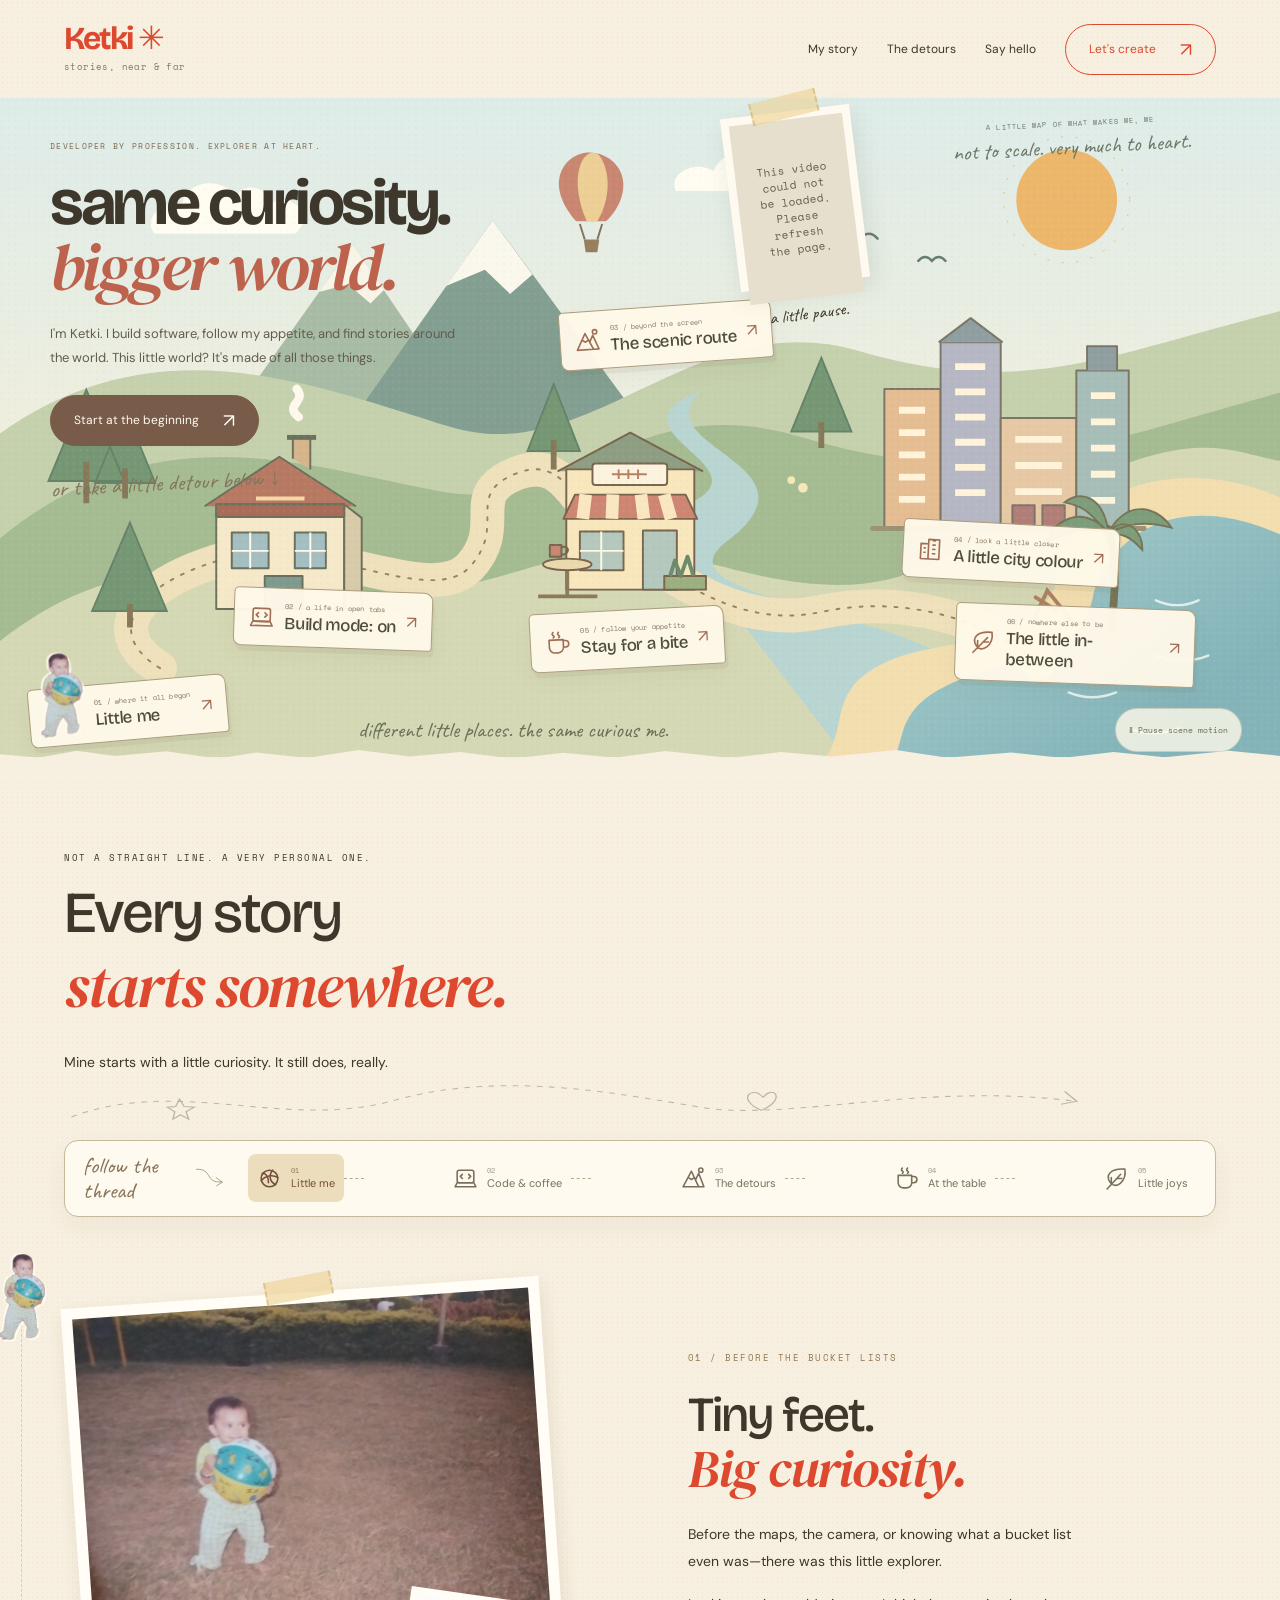
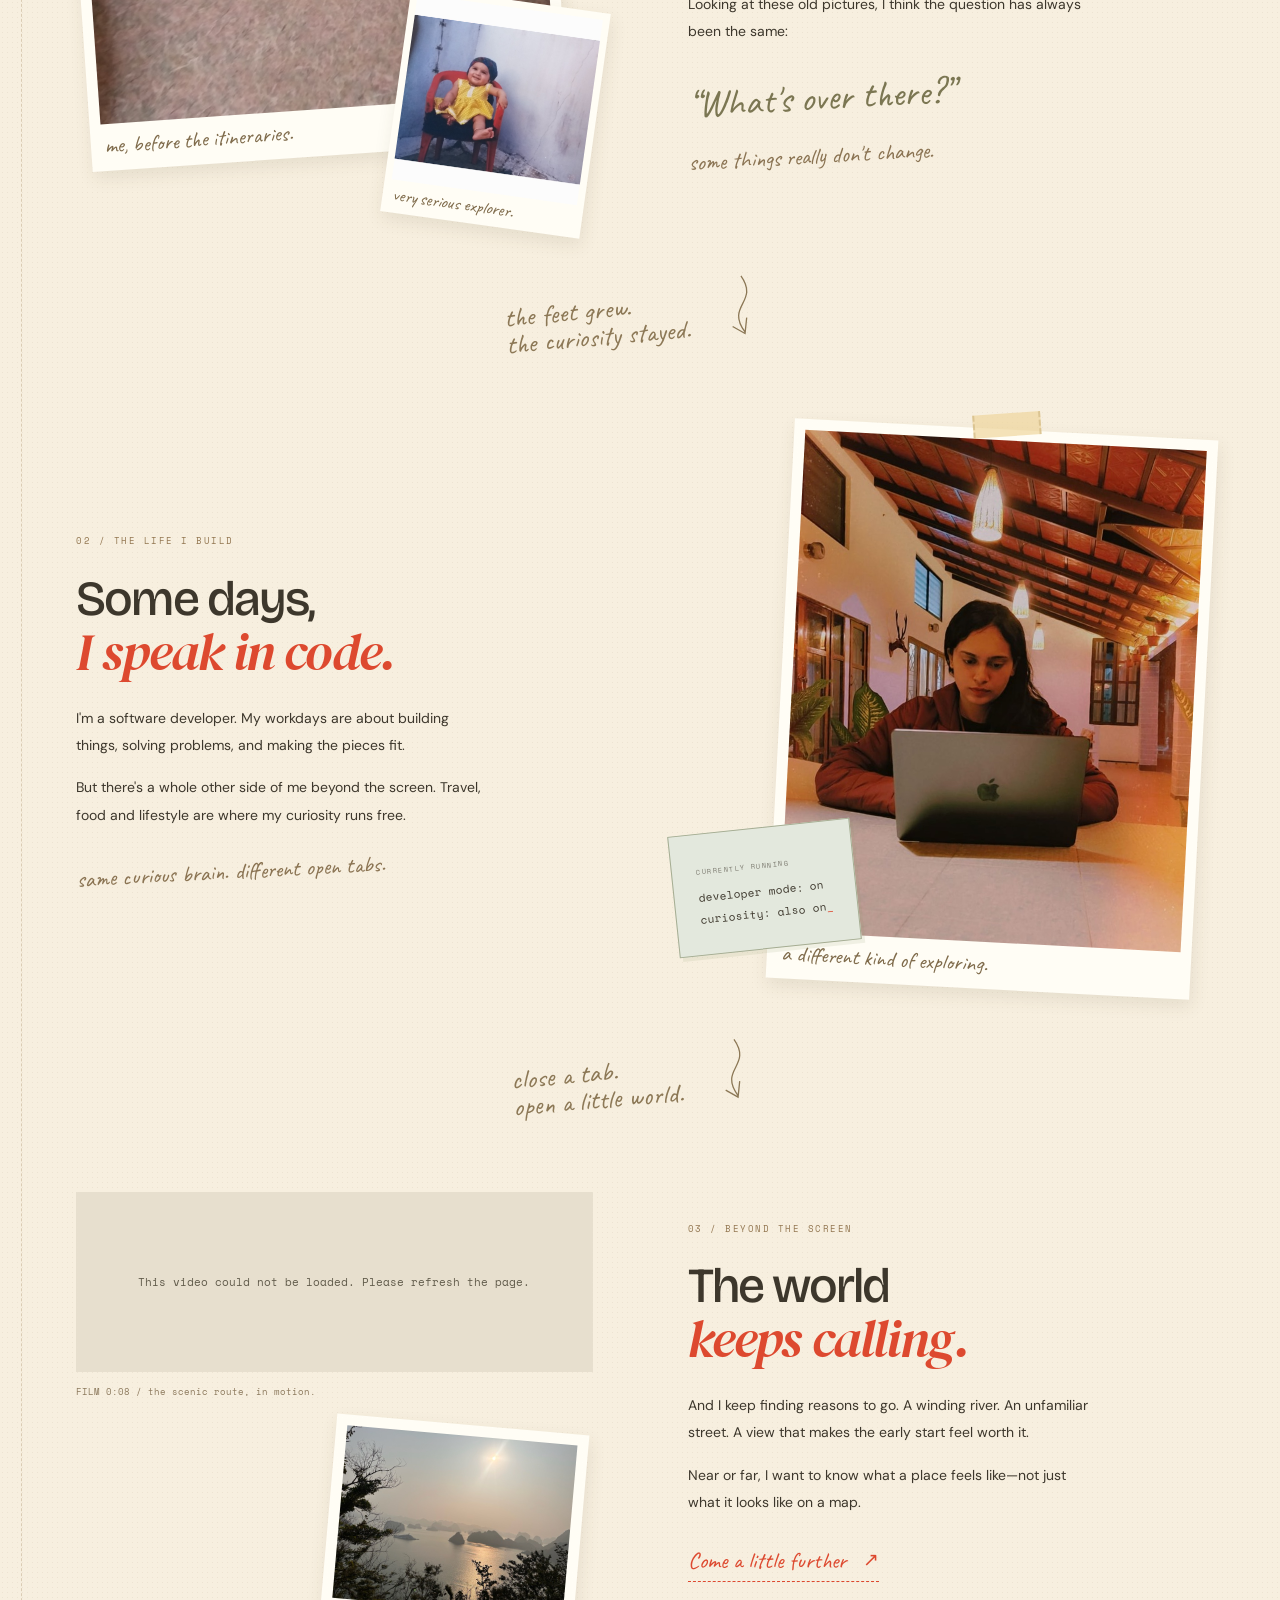
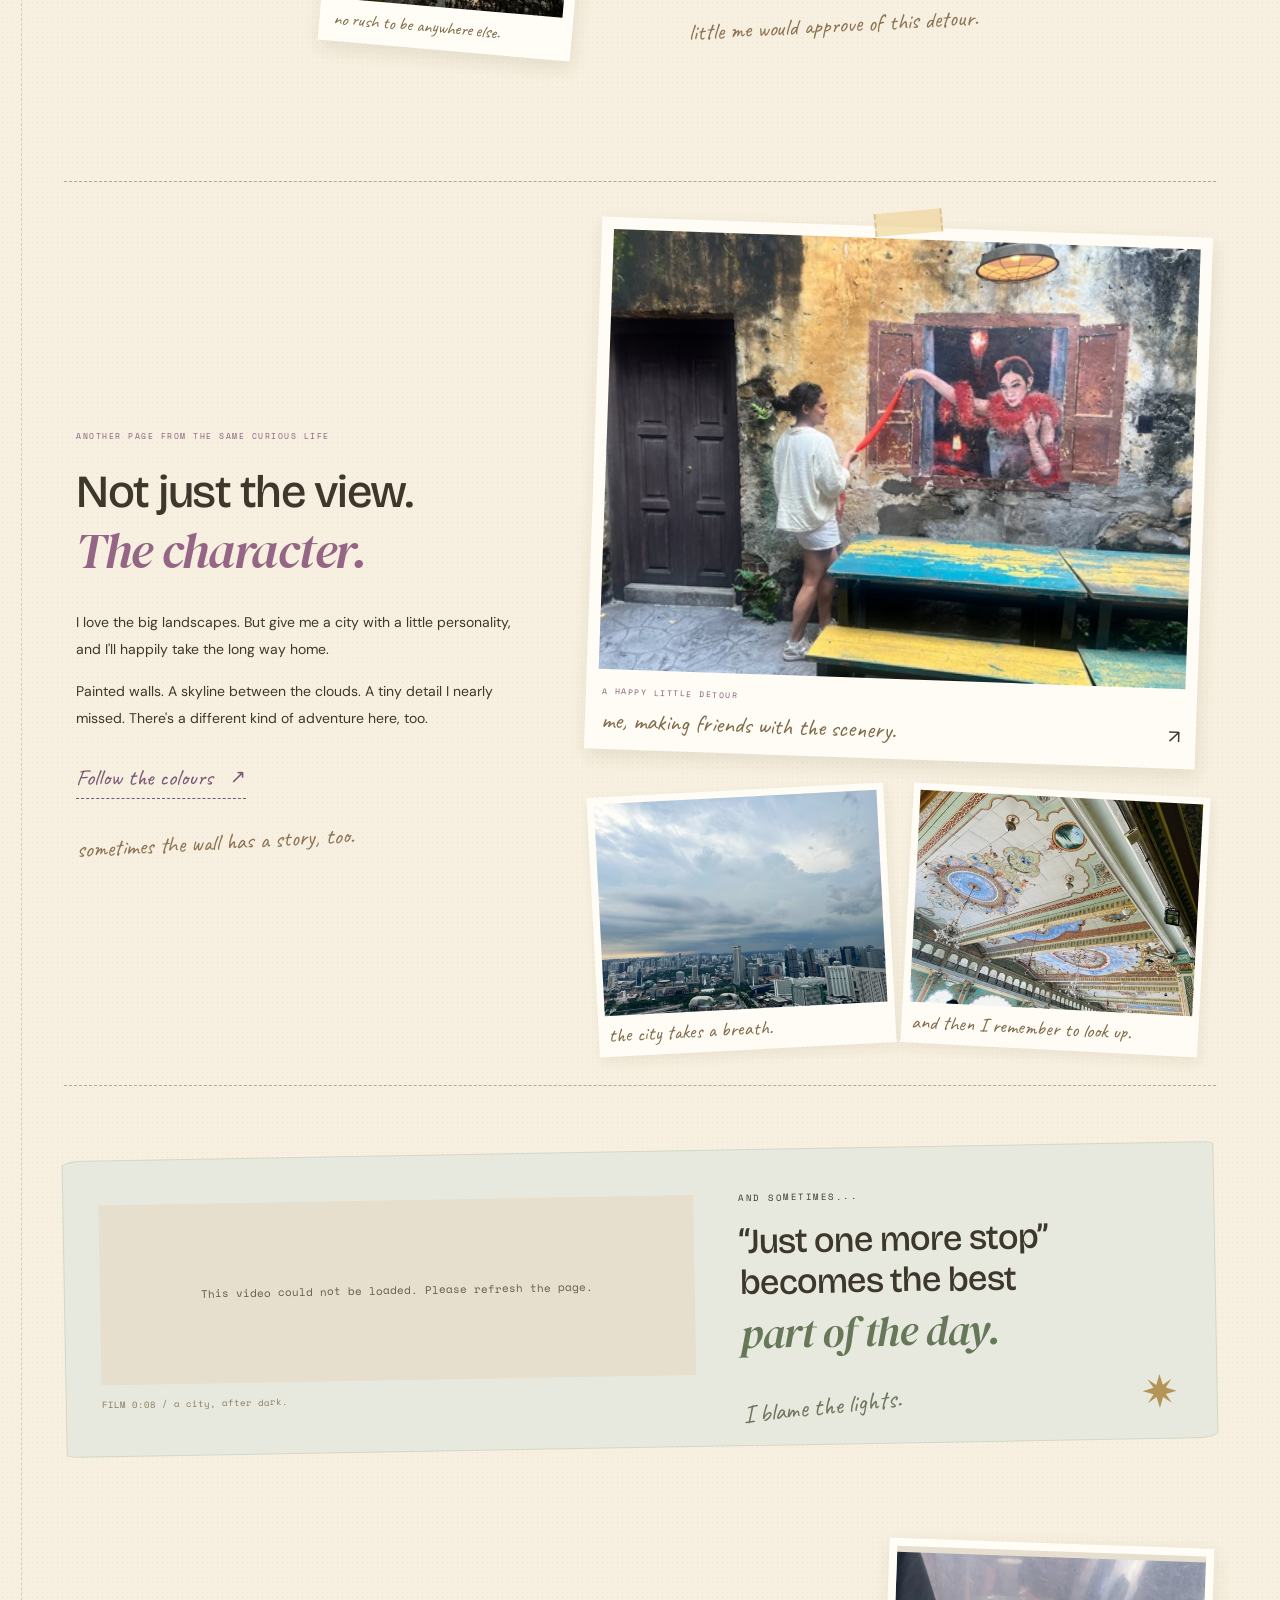
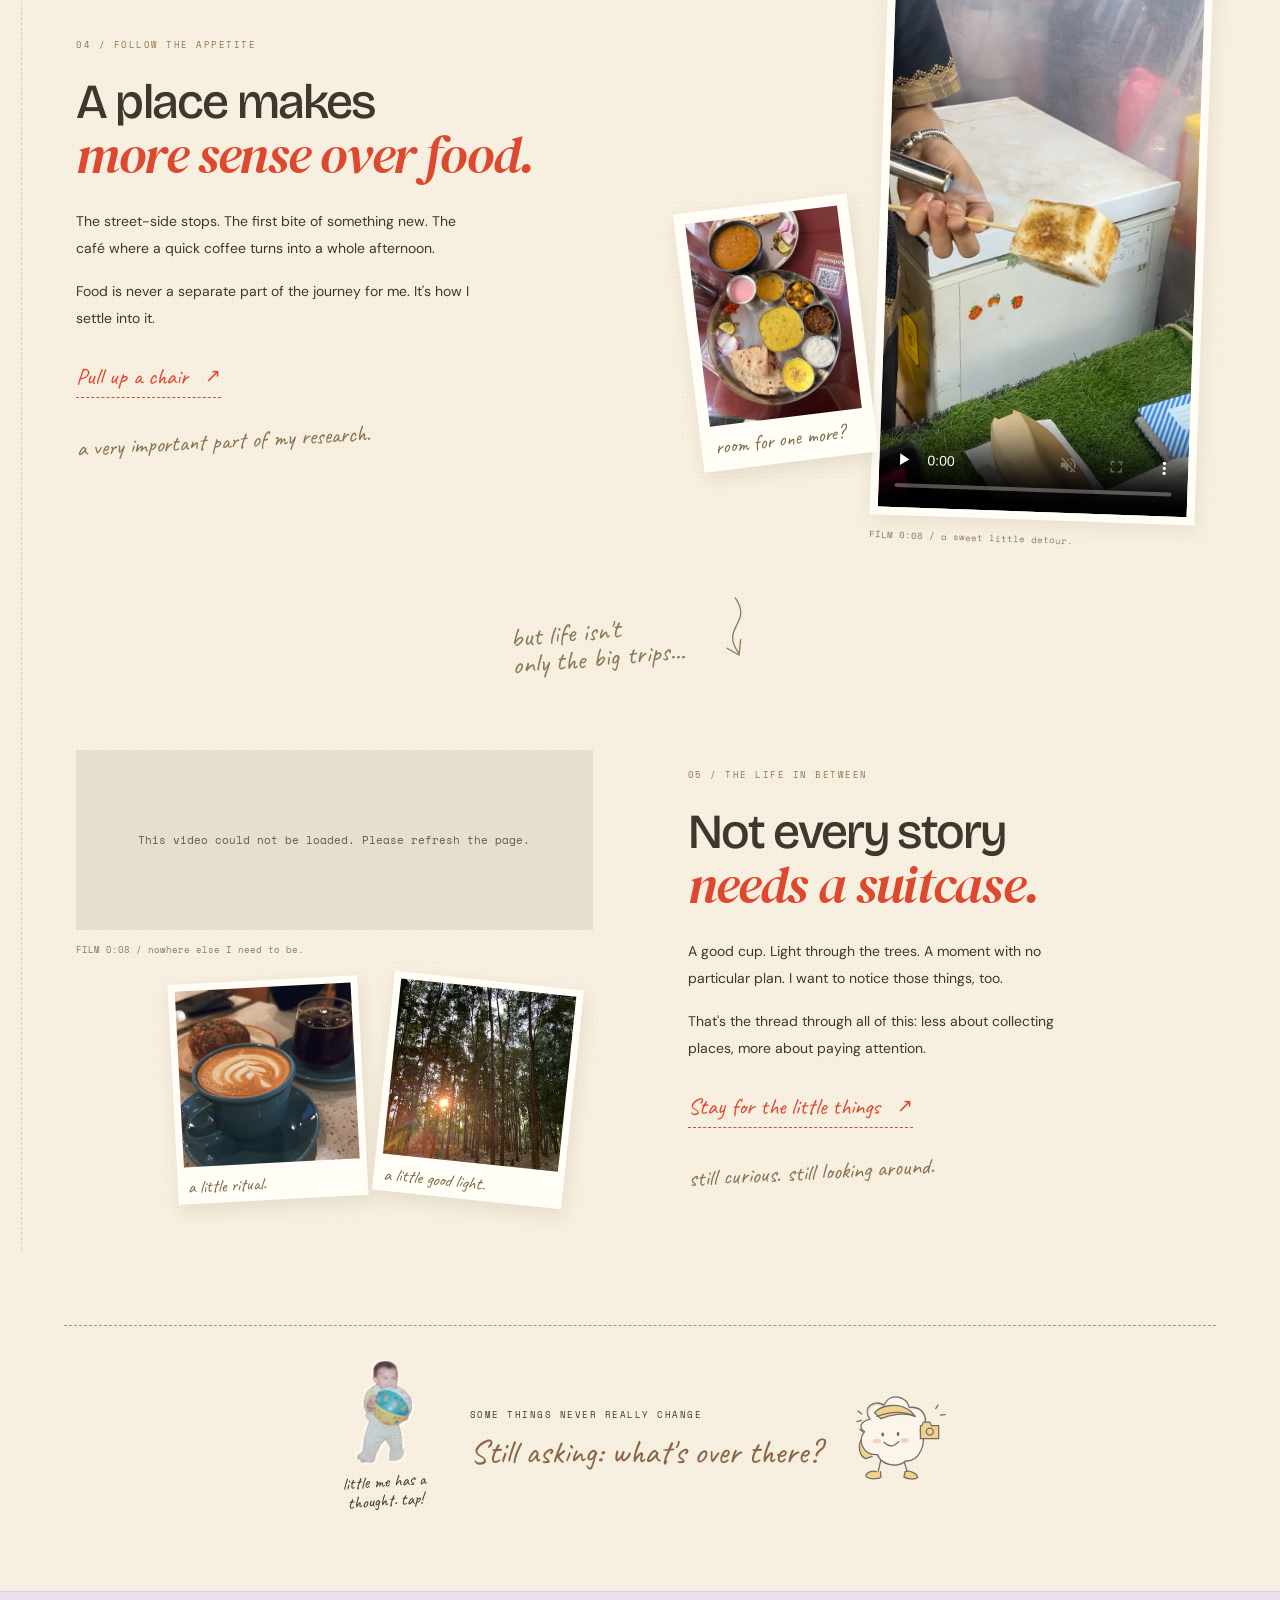
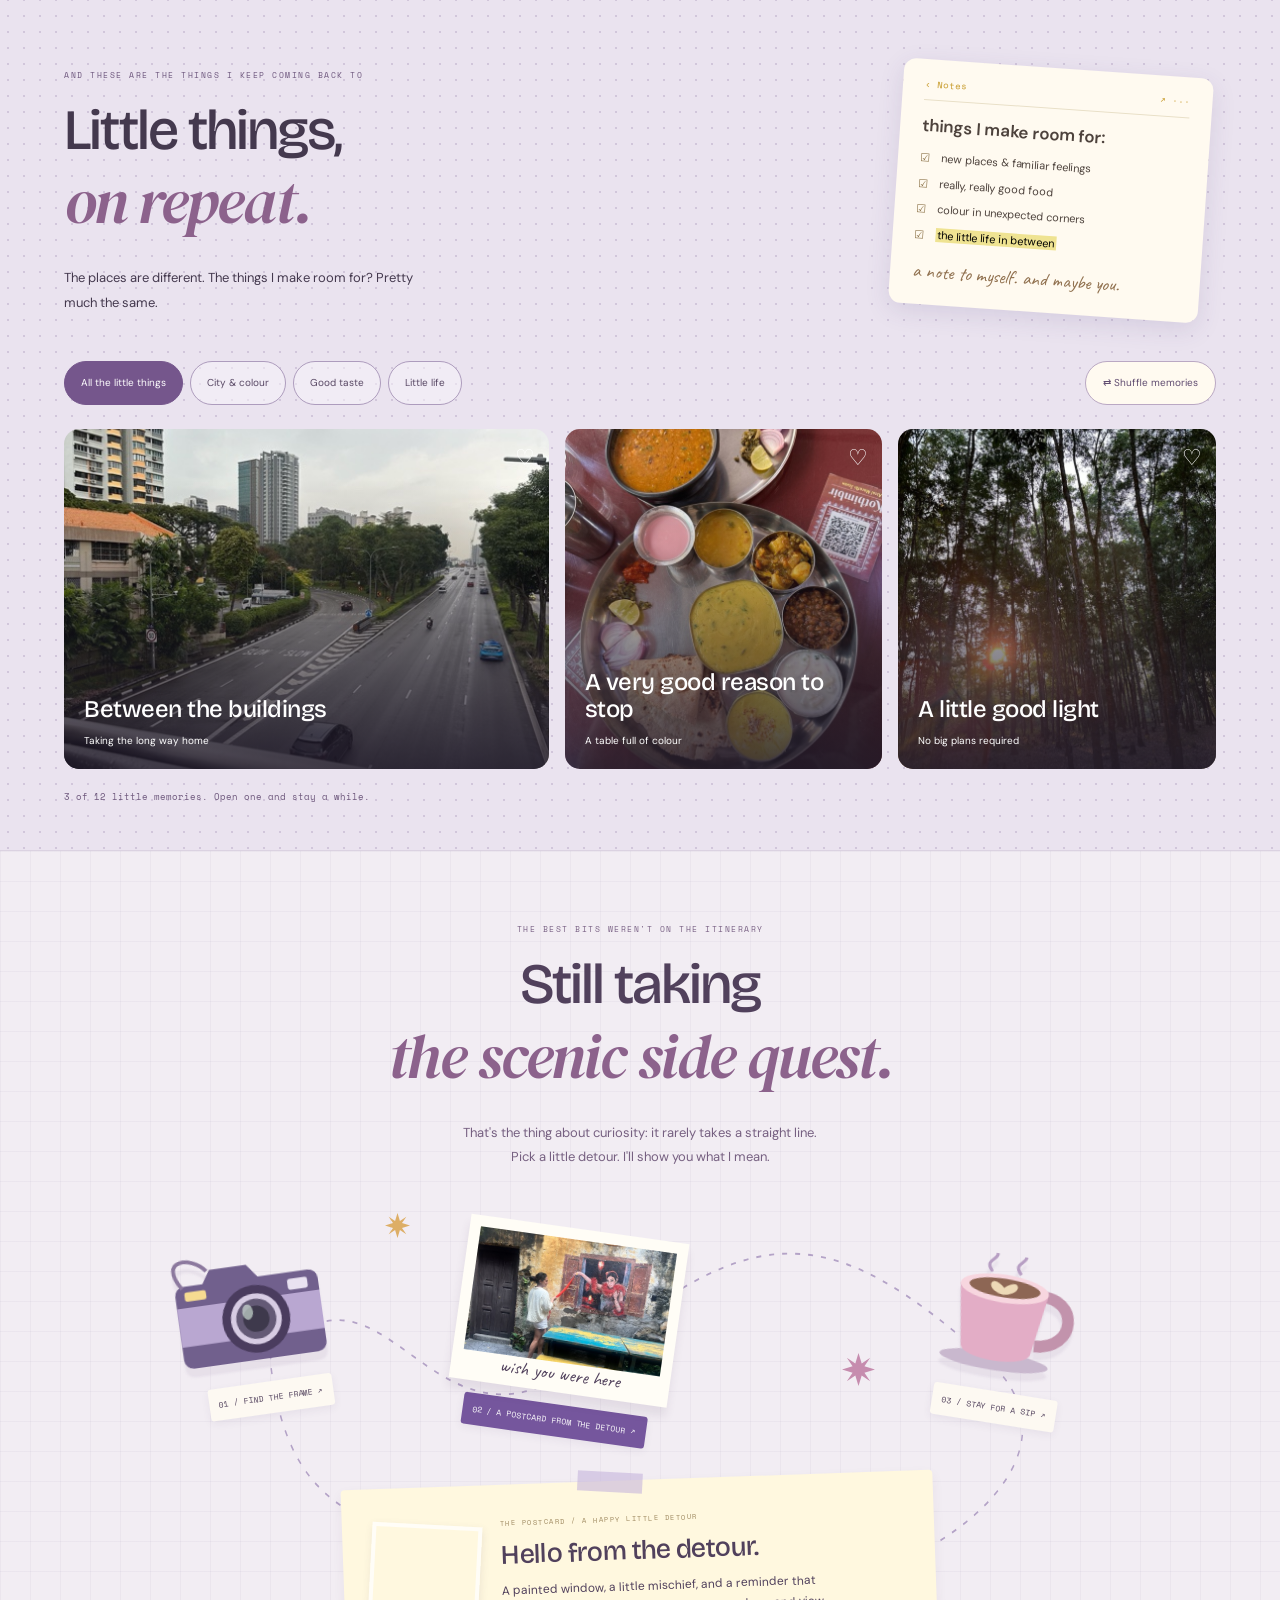
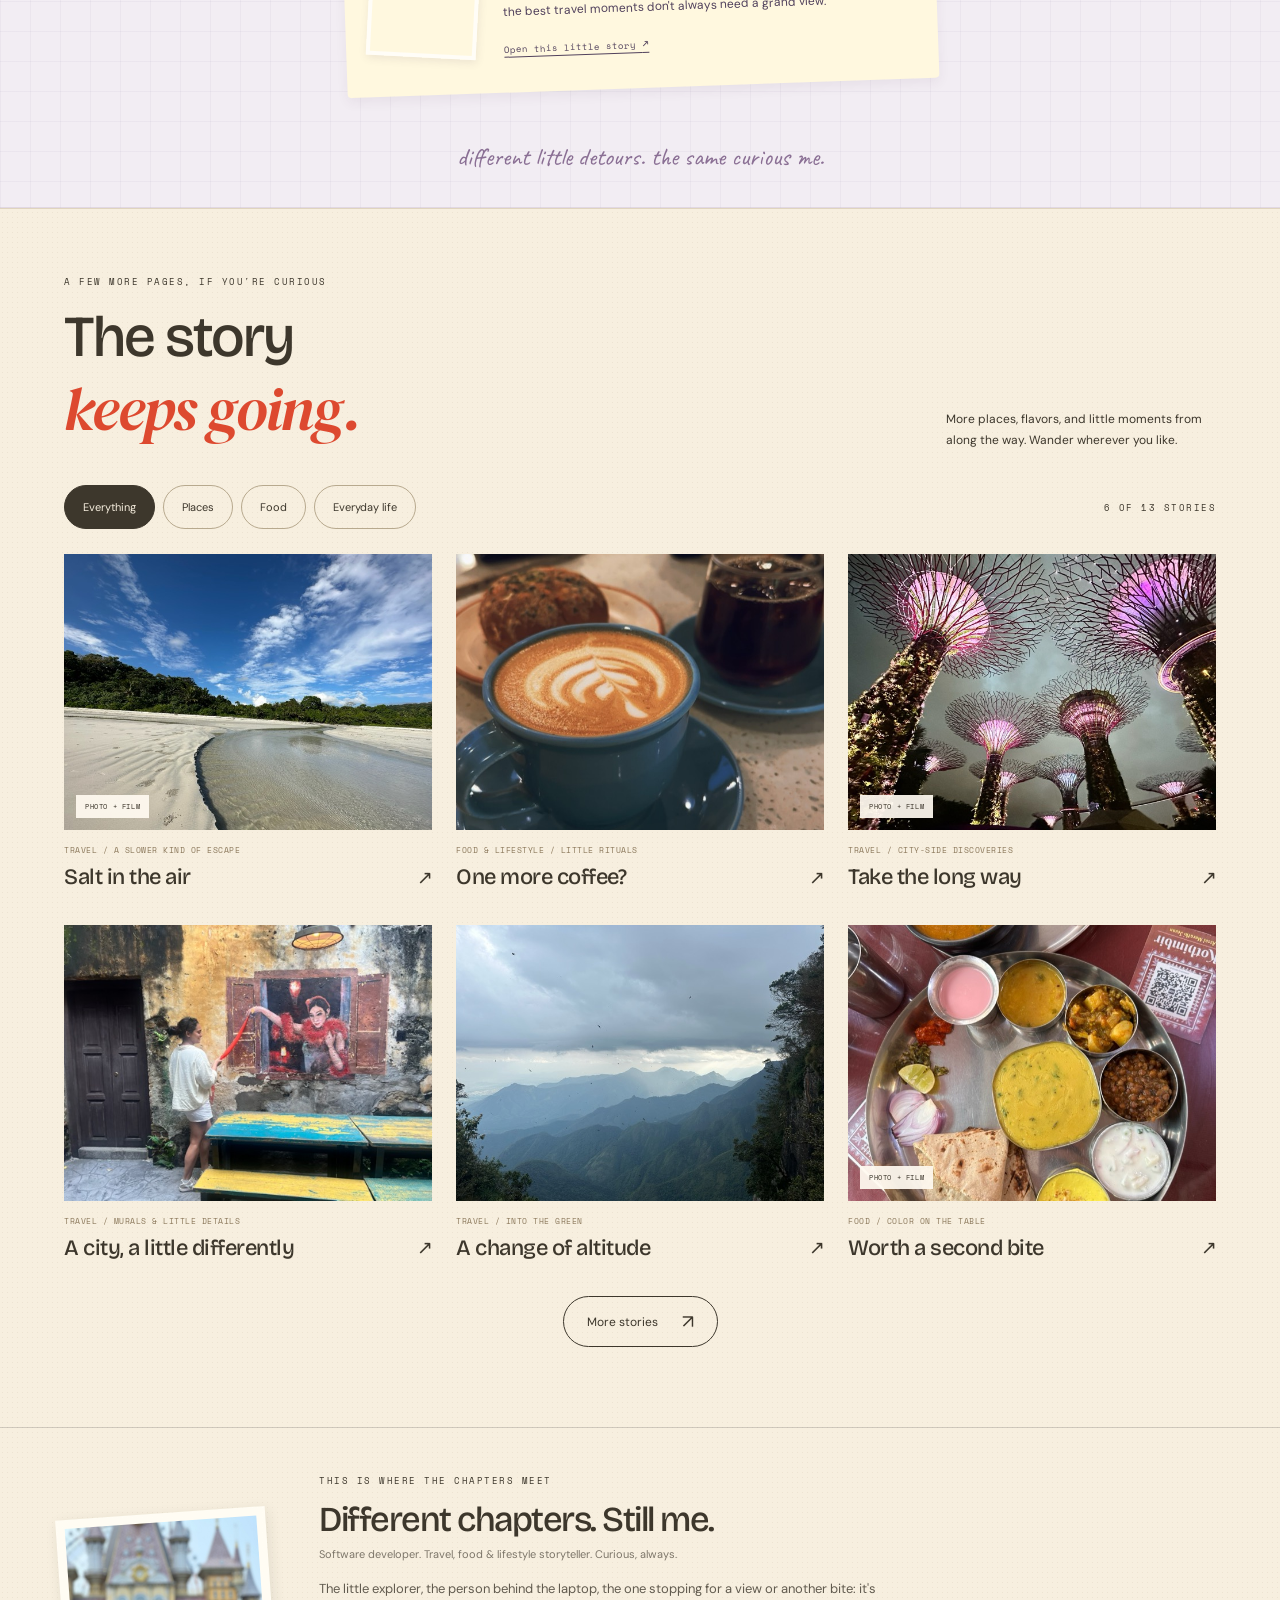
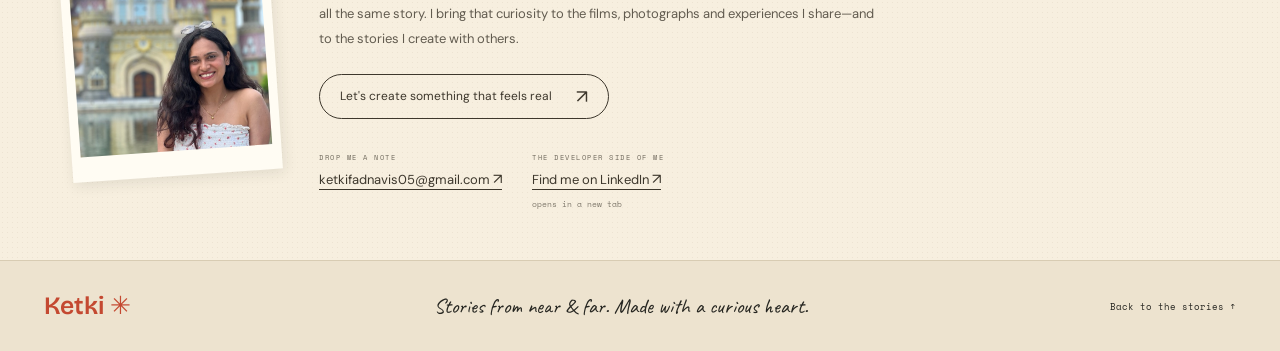
==== index.html @ 55b07f1d "Improve video playback and natural journal photo layouts Remove location-specific callouts and versi" ====
<!doctype html>
<html lang="en">
  <head>
    <meta charset="UTF-8">
    <meta name="viewport" content="width=device-width, initial-scale=1">
    <meta name="theme-color" content="#f7efdf">
    <meta name="description" content="A curious life, still unfolding. Meet Ketki: software developer by profession, explorer at heart. A personal story told through childhood memories, travel, food, lifestyle films and photography.">
    <title>Ketki — Same curiosity. Bigger world.</title>
    <link rel="icon" href="assets/icon.svg" type="image/svg+xml">
    <link rel="preconnect" href="https://fonts.googleapis.com">
    <link rel="preconnect" href="https://fonts.gstatic.com" crossorigin>
    <link href="https://fonts.googleapis.com/css2?family=Bricolage+Grotesque:opsz,wght@12..96,400;12..96,500;12..96,600;12..96,700;12..96,800&family=Caveat:wght@500;600&family=DM+Sans:wght@400;500;600;700&family=DM+Serif+Display:ital@0;1&family=Space+Mono:wght@400;700&display=swap" rel="stylesheet">
    <link rel="stylesheet" href="styles.css?v=20261015-2">
    <script src="photo-data.js" defer></script>
    <script src="life-data.js" defer></script>
    <script src="city-data.js?v=20261015-2" defer></script>
    <script src="video-data.js" defer></script>
    <script src="app.js?v=20261015-2" defer></script>
  </head>
  <body>
    <a class="skip-link" href="#portfolio">Skip to portfolio</a>
    <main id="portfolio" tabindex="-1"></main>
    <footer class="portfolio-footer">
      <a href="#portfolio">Ketki<span aria-hidden="true"> ✳</span></a>
      <span>Stories from near & far. Made with a curious heart.</span>
      <a href="#selected-work">Back to the stories ↑</a>
    </footer>
    <dialog id="detail-dialog" aria-labelledby="dialog-title">
      <button class="dialog-close" aria-label="Close dialog" data-action="close-dialog">×</button>
      <div id="dialog-content"></div>
    </dialog>
  </body>
</html>
---- styles.css ----
:root {
  --sans: "DM Sans", Arial, sans-serif;
  --display: "Bricolage Grotesque", Arial, sans-serif;
  --serif: "DM Serif Display", Georgia, serif;
  --mono: "Space Mono", monospace;
  --hand: "Caveat", cursive;
  font-family: var(--sans);
  color: #252520;
  background: #f5f2eb;
  font-synthesis: none;
}
* { box-sizing: border-box; }
html { scroll-behavior: smooth; scroll-padding-top: 124px; }
body { margin: 0; }
button, a { -webkit-tap-highlight-color: transparent; }
button { font: inherit; cursor: pointer; }
button, input { color: inherit; }
button:focus-visible, a:focus-visible, summary:focus-visible { outline: 3px solid #3155ff; outline-offset: 5px; }
button:disabled { cursor: default; }
a { color: inherit; text-decoration: none; }
img { display: block; width: 100%; height: 100%; object-fit: cover; }
button img { pointer-events: none; }
h1, h2, h3, p { margin: 0; }
button { border: 0; }
::selection { color: #fff; background: #e94b37; }
.skip-link { position: fixed; top: -80px; left: 16px; z-index: 30; padding: 14px; background: #fff; }
.skip-link:focus { top: 12px; }
.studio-bar { height: 65px; background: #fffefb; display: flex; align-items: center; justify-content: space-between; padding: 0 32px; border-bottom: 1px solid #e5e3db; }
.studio-brand { display: flex; align-items: center; gap: 12px; font-size: 11px; font-weight: 800; letter-spacing: 1.4px; }
.studio-brand > span { font-size: 35px; line-height: 1; color: #e85437; }
.studio-brand small { display: block; margin-top: 4px; font: 8px var(--mono); letter-spacing: 1px; color: #88877d; }
.studio-note { font: 9px var(--mono); display: flex; align-items: center; gap: 10px; color: #77776e; }
.status-dot { width: 6px; height: 6px; border-radius: 50%; display: inline-block; background: #728764; box-shadow: 0 0 0 3px #72876415; }
.studio-divider { color: #d2d0c6; margin: 0 10px; }
.studio-about { border: 1px solid #cbc9c0; background: none; border-radius: 50%; width: 23px; height: 23px; font: italic 15px var(--serif); }
.studio-tools { display: flex; align-items: center; gap: 19px; }
.studio-compare { font-size: 10px; text-underline-offset: 4px; }
.studio-compare:hover { text-decoration: underline; }
.concept-nav { position: sticky; top: 0; z-index: 20; background: #fffefbf5; backdrop-filter: blur(16px); display: flex; justify-content: center; gap: 6px; padding: 11px 20px; border-bottom: 1px solid #e5e3db; overflow-x: auto; scrollbar-width: thin; }
.concept-nav button { background: none; padding: 10px 15px; border: 1px solid transparent; border-radius: 6px; font-size: 11px; white-space: nowrap; display: flex; gap: 9px; align-items: center; }
.concept-nav button > span { color: #99988d; font: 8px var(--mono); }
.concept-nav button:hover { background: #f1eee6; }
.concept-nav button[aria-current="page"] { background: #272822; color: #fff; }
.concept-nav button[aria-current="page"] > span { color: #c4c3b7; }
.concept-nav i { width: 7px; height: 7px; border-radius: 50%; background: var(--swatch); margin-left: 4px; }
main:focus { outline: none; }
.theme { --ink: #272822; --paper: #f5eedf; --accent: #e94b37; color: var(--ink); background: var(--paper); overflow: clip; min-height: 100vh; animation: appear .35s ease both; }
.wrap { max-width: 1320px; margin: 0 auto; padding: 0 64px; }
.page-nav { min-height: 98px; display: flex; align-items: center; justify-content: space-between; gap: 25px; }
.wordmark { font: 700 24px/.9 var(--display); letter-spacing: -1.2px; }
.wordmark small { font: 9px var(--mono); display: block; margin-top: 7px; letter-spacing: 1px; }
.nav-links { display: flex; align-items: center; gap: 29px; font-size: 12px; }
.nav-links a:hover { text-decoration: underline; text-underline-offset: 5px; }
.pill { display: inline-flex; align-items: center; justify-content: center; gap: 24px; padding: 15px 23px; font-size: 12px; border: 1px solid currentColor; border-radius: 50px; background: transparent; transition: transform .2s, background .2s; }
.pill:hover { transform: translateY(-3px); }
.pill.solid { color: var(--paper); background: var(--ink); border-color: var(--ink); }
.eyebrow { font: 9px/1.7 var(--mono); text-transform: uppercase; letter-spacing: 1.5px; }
.handwritten { font: 26px/1.1 var(--hand); }
.arrow { font-size: 19px; line-height: 1; }
.section-heading { display: flex; justify-content: space-between; align-items: end; gap: 24px; margin-bottom: 30px; }
.section-heading h2 { font: 500 46px/.98 var(--display); letter-spacing: -2px; }
.section-heading p { max-width: 270px; font-size: 12px; line-height: 1.7; }
.work-section { padding-top: 75px; padding-bottom: 70px; }
.work-grid { display: grid; grid-template-columns: repeat(3, minmax(0,1fr)); gap: 24px; }
.work-card { background: none; text-align: left; padding: 0; display: block; width: 100%; }
.work-card .work-image { aspect-ratio: 4 / 3; overflow: hidden; position: relative; background: #ddd6ca; }
.work-card img { transition: transform .45s; }
.work-card:hover img { transform: scale(1.045); }
.work-caption { display: flex; justify-content: space-between; align-items: center; margin-top: 15px; gap: 15px; }
.work-caption h3 { font: 600 18px var(--display); letter-spacing: -.4px; }
.work-caption small { display: block; font: 8px var(--mono); margin-top: 5px; opacity: .62; text-transform: uppercase; letter-spacing: 1px; }
.image-tag { position: absolute; left: 12px; top: 12px; background: #fff9ec; color: #202820; padding: 6px 10px; font: 8px var(--mono); border-radius: 20px; }
.end-note { display: flex; align-items: center; gap: 45px; padding-top: 45px; padding-bottom: 45px; border-top: 1px solid #3333; }
.end-note h2 { font: 500 35px var(--display); letter-spacing: -1.5px; }
.end-note p { font-size: 11px; margin-top: 7px; opacity: .65; }
.creator-portrait { width: 210px; flex: 0 0 210px; aspect-ratio: 4/5; padding: 9px 9px 25px; background: #fffcf3; box-shadow: 2px 4px 14px #242d2418; transform: rotate(-4deg); }
.creator-portrait img { object-fit: cover; }
.creator-story { max-width: 720px; }
.creator-story .eyebrow { margin-bottom: 10px; }
.creator-story .creator-bio { max-width: 570px; font-size: 13px; line-height: 1.9; opacity: .8; margin: 16px 0 22px; }
.creator-story .pill { padding: 12px 20px; }
.studio-footer { background: #fffefb; border-top: 1px solid #e5e3db; display: flex; align-items: center; justify-content: space-between; gap: 15px; padding: 20px 32px; }
.studio-footer span:first-child { font-size: 11px; }
.studio-footer span:last-child { font: 8px/1.8 var(--mono); color: #848379; text-align: right; }
.scribble-arrow { width: 75px; height: 46px; fill: none; stroke: currentColor; stroke-width: 1.8; }
.star { width: 45px; height: 45px; }
.photo-credit { font: 8px/1.6 var(--mono); opacity: .55; }

/* Scrapbook */
.scrapbook { --paper: #f7efdf; --ink: #3d372c; --accent: #dd492f; background-image: radial-gradient(#6a4a2a12 .6px, transparent .6px); background-size: 5px 5px; }
.scrapbook .wordmark { color: var(--accent); font-size: 28px; }
.scrapbook .nav-links .pill { color: var(--accent); }
.scrap-hero { min-height: 665px; display: grid; grid-template-columns: 1.05fr 1fr; align-items: center; position: relative; padding-bottom: 40px; }
.scrap-copy { position: relative; z-index: 2; padding-bottom: 35px; }
.scrap-copy .eyebrow { display: flex; align-items: center; gap: 9px; }
.scrap-copy .eyebrow::before { content: ""; width: 22px; height: 1px; background: currentColor; }
.scrap-copy h1 { font: 700 clamp(70px,7.6vw,109px)/.91 var(--display); letter-spacing: -6px; margin: 24px 0; }
.scrap-copy h1 em { color: var(--accent); font: italic 1.02em/.92 var(--serif); letter-spacing: -4px; }
.scrap-copy .intro { max-width: 315px; font-size: 13px; line-height: 1.8; margin: 23px 0 26px; }
.scrap-copy .pill { color: var(--paper); background: var(--accent); border-color: var(--accent); }
.scrap-aside { display: flex; gap: 17px; align-items: center; margin-top: 30px; }
.scrap-aside span { max-width: 140px; color: #7b725e; font: 22px/1 var(--hand); transform: rotate(-5deg); }
.scrap-collage { height: 565px; position: relative; margin-left: -25px; }
.polaroid { position: absolute; padding: 12px 12px 36px; background: #fffef8; box-shadow: 1px 7px 20px #443a2526; transition: transform .3s; }
.polaroid:hover { transform: rotate(0deg) translateY(-7px); z-index: 5; }
.polaroid > img { object-fit: cover; }
.polaroid .photo-label { position: absolute; bottom: 8px; left: 13px; font: 21px var(--hand); color: #4d4a3c; }
.polaroid.primary { width: 285px; height: 380px; left: 89px; top: 66px; transform: rotate(7deg); }
.polaroid.secondary { width: 185px; height: 228px; left: -13px; top: 270px; transform: rotate(-11deg); z-index: 3; }
.polaroid.tertiary { width: 184px; height: 215px; right: -21px; top: 297px; transform: rotate(12deg); z-index: 3; }
.tape { position: absolute; top: -12px; left: 32%; width: 95px; height: 26px; transform: rotate(-10deg); background: #ef9fa67d; clip-path: polygon(3% 0,98% 5%,94% 24%,100% 36%,96% 58%,100% 83%,97% 100%,0 93%,3% 70%,0 44%,4% 23%); }
.round-stamp { position: absolute; width: 105px; height: 105px; top: 18px; right: 8px; border: 1px solid var(--accent); outline: 1px solid var(--accent); outline-offset: -7px; border-radius: 50%; display: flex; align-items: center; justify-content: center; flex-direction: column; gap: 3px; color: var(--accent); background: var(--paper); transform: rotate(14deg); z-index: 4; font: 8px var(--mono); text-align: center; }
.round-stamp .star { width: 34px; height: 34px; }
.collage-note { position: absolute; top: 8px; left: 0; transform: rotate(-9deg); color: #716b50; }
.collage-note .scribble-arrow { display: block; margin-left: 40px; transform: rotate(15deg); }
.collage-star { position: absolute; right: -25px; top: 205px; color: var(--accent); width: 55px; height: 55px; }
.scrap-caption { position: absolute; bottom: 11px; left: 210px; font: 22px var(--hand); color: var(--accent); transform: rotate(-5deg); }
.scrap-ticker { border-top: 1px solid #c5b9a3; border-bottom: 1px solid #c5b9a3; display: flex; align-items: center; justify-content: space-evenly; gap: 25px; padding: 18px; font: 10px var(--mono); text-transform: uppercase; letter-spacing: 1.6px; }
.scrap-ticker b { color: var(--accent); font-size: 20px; }
.scrapbook .section-heading h2 em { font-family: var(--serif); font-weight: 400; color: var(--accent); }
.scrapbook .work-card:nth-child(2) { transform: translateY(20px); }
.scrapbook .work-image { border: 9px solid #fffdf6; box-shadow: 0 3px 12px #42311612; }

/* Camera roll */
.camera { --paper: #f0eef8; --ink: #302944; --accent: #7054d0; background-image: radial-gradient(#9788b322 .8px, transparent .8px); background-size: 14px 14px; }
.camera .wordmark { display: flex; align-items: center; gap: 9px; font-size: 23px; }
.camera-icon { width: 30px; height: 25px; background: #8370c9; border-radius: 7px; display: inline-grid; place-items: center; transform: rotate(-8deg); color: #fff; font-size: 19px; }
.camera .nav-links .pill { background: #302944; color: #fff; }
.camera-hero { padding-top: 38px; padding-bottom: 60px; }
.camera-title-row { display: flex; justify-content: space-between; align-items: center; gap: 35px; margin-bottom: 35px; }
.camera-title-row h1 { font: 700 91px/.94 var(--display); letter-spacing: -5px; }
.camera-title-row h1 em { font: italic 1em var(--serif); color: #8a70bd; }
.notes-widget { width: 247px; background: #fffaf0; border-radius: 12px; box-shadow: 0 7px 25px #4a3b7520; transform: rotate(4deg); padding: 15px 20px 18px; margin-right: 20px; }
.notes-widget .widget-top { color: #c59722; font: 9px var(--mono); display: flex; justify-content: space-between; border-bottom: 1px solid #e9e0c8; padding-bottom: 9px; }
.notes-widget h2 { margin: 12px 0 8px; font-size: 15px; }
.notes-widget p { font-size: 11px; line-height: 1.9; }
.notes-widget mark { background: #efe392; padding: 0 2px; }
.album-toolbar { display: flex; align-items: center; justify-content: space-between; gap: 15px; margin: 0 0 18px; }
.album-filters { display: flex; gap: 6px; }
.album-filters button { background: #e5e0f0; color: #6c617f; border-radius: 30px; padding: 10px 16px; font-size: 10px; }
.album-filters button[aria-pressed="true"] { color: #fff; background: #7860b3; }
.shuffle-button { background: none; font-size: 10px; padding: 9px; }
.camera-grid { display: grid; grid-template-columns: 1.45fr .95fr .95fr; gap: 16px; }
.camera-tile { border-radius: 15px; overflow: hidden; position: relative; padding: 0; background: #cfc7da; height: 324px; text-align: left; }
.camera-tile img { transition: transform .5s; }
.camera-tile:hover img { transform: scale(1.06); }
.camera-tile::after { content: ""; position: absolute; inset: 40% 0 0; background: linear-gradient(transparent,#17212699); }
.camera-tile .tile-caption { position: absolute; bottom: 20px; left: 20px; right: 20px; z-index: 2; color: white; }
.tile-caption strong { font: 500 23px var(--display); display: block; }
.tile-caption small { font: 8px var(--mono); display: block; margin-top: 6px; }
.camera-tile .heart { position: absolute; top: 14px; right: 14px; color: #fff; z-index: 2; font-size: 22px; }
.camera-status { font: 8px var(--mono); margin-top: 17px; display: flex; justify-content: space-between; color: #82738f; }
.camera .work-section { background: #faf8fe; border-top: 1px solid #dfd9eb; }
.camera .work-image { border-radius: 14px; }
.camera .end-note { background: #e2dcf2; }

/* Departures */
.departures { --paper: #f4f0e7; --ink: #173144; --accent: #e7683d; }
.departure-announcement { background: var(--ink); color: #f8f1df; padding: 10px 20px; display: flex; justify-content: center; align-items: center; gap: 30px; font: 8px var(--mono); letter-spacing: 1.5px; }
.departures .wordmark { font: 700 21px/.9 var(--display); text-transform: uppercase; display: flex; gap: 12px; align-items: center; }
.airline-logo { display: inline-grid; place-items: center; width: 39px; height: 39px; background: var(--accent); color: #fff; border-radius: 50%; transform: rotate(-30deg); font-size: 27px; }
.departures .page-nav { border-bottom: 1px solid #17314425; min-height: 103px; }
.departure-hero { display: grid; grid-template-columns: 1.05fr 1fr; gap: 75px; padding-top: 65px; padding-bottom: 65px; align-items: center; }
.departure-copy h1 { font: 600 88px/.96 var(--display); letter-spacing: -5px; margin: 22px 0; }
.departure-copy h1 em { font: italic 1.15em/.9 var(--serif); color: var(--accent); }
.departure-copy p { max-width: 300px; font-size: 12px; line-height: 1.9; margin: 25px 0; }
.departure-copy .pill { border-radius: 0; background: var(--accent); border-color: var(--accent); color: #fff; }
.boarding-pass { background: #fffcf5; border: 1px solid #d1d0c4; box-shadow: 8px 10px 0 #deded3; transform: rotate(3deg); }
.boarding-top { color: #fff; background: var(--accent); display: flex; justify-content: space-between; padding: 14px 19px; font: 8px var(--mono); letter-spacing: 1px; }
.boarding-photo { display: block; width: 100%; padding: 0; height: 200px; position: relative; overflow: hidden; background: var(--ink); text-align: left; color: inherit; }
.boarding-photo::after { content: ""; position: absolute; inset: 0; background: linear-gradient(transparent,#0a22375c); }
.boarding-photo span { position: absolute; bottom: 16px; left: 20px; z-index: 1; color: #fff; font: 31px var(--serif); }
.boarding-route { display: flex; justify-content: space-between; align-items: center; padding: 22px 22px 18px; }
.boarding-route small { display: block; font: 7px var(--mono); letter-spacing: 1.2px; opacity: .6; }
.boarding-route strong { font: 600 29px var(--display); display: block; margin-top: 5px; }
.boarding-route .route-arrow { font-size: 32px; color: var(--accent); }
.boarding-bottom { border-top: 1px dashed #c2c4bb; padding: 16px 22px; display: flex; justify-content: space-between; align-items: center; gap: 20px; font: 8px var(--mono); position: relative; }
.boarding-bottom::before, .boarding-bottom::after { content: ""; width: 17px; height: 17px; background: var(--paper); border: 1px solid #d1d0c4; border-radius: 50%; position: absolute; top: -9px; }
.boarding-bottom::before { left: -9px; } .boarding-bottom::after { right: -9px; }
.barcode { width: 90px; height: 28px; background: repeating-linear-gradient(90deg,#173144 0 2px,transparent 2px 4px,#173144 4px 5px,transparent 5px 8px); }
.flight-section { padding-top: 28px; padding-bottom: 45px; }
.flight-heading { display: flex; justify-content: space-between; align-items: center; margin-bottom: 19px; }
.flight-board { background: var(--ink); color: #f3eedb; padding: 10px 24px; }
.flight-row { display: grid; grid-template-columns: .35fr 1.4fr 1fr .65fr 20px; align-items: center; gap: 20px; width: 100%; background: none; padding: 17px 0; border-bottom: 1px solid #ffffff1f; text-align: left; }
.flight-row:last-child { border-bottom: 0; }
.flight-row:hover, .flight-row[aria-pressed="true"] { color: #f6ad73; }
.flight-row span { font: 9px var(--mono); letter-spacing: .5px; }
.flight-row strong { font: 500 20px var(--display); }
.flight-row .flight-status { font-size: 7px; color: #c7d49d; text-align: right; }
.departures .work-section { background: #e8e9df; }
.departures .work-image { aspect-ratio: 5/4; }
.departures .end-note { background: var(--ink); color: var(--paper); border-color: #ffffff20; }

/* Food zine */
.zine { --paper: #f6f2dc; --ink: #262a1e; --accent: #d83c30; }
.zine-topline { display: flex; justify-content: space-between; padding: 17px 0 12px; border-bottom: 1px solid currentColor; font: 7px var(--mono); letter-spacing: 1px; }
.zine .page-nav { min-height: 88px; border-bottom: 3px solid currentColor; }
.zine .wordmark { font: 400 39px var(--serif); letter-spacing: -1.9px; }
.zine .wordmark span { color: var(--accent); }
.zine .nav-links { font: 9px var(--mono); text-transform: uppercase; gap: 22px; }
.zine .nav-links .pill { border-radius: 0; padding: 11px 14px; }
.zine-hero { padding-top: 28px; padding-bottom: 45px; position: relative; }
.zine-kicker { display: flex; justify-content: space-between; gap: 15px; font: 8px var(--mono); letter-spacing: 1px; padding-bottom: 15px; }
.zine-feature { min-height: 440px; display: grid; grid-template-columns: .85fr 1.1fr .6fr; align-items: center; gap: 16px; }
.zine-title { position: relative; z-index: 2; }
.zine-title h1 { font: 800 107px/.85 var(--display); letter-spacing: -7px; }
.zine-title h1 em { display: block; font: italic .94em var(--serif); color: var(--accent); letter-spacing: -5px; margin-top: -3px; }
.zine-title p { font-size: 11px; line-height: 1.8; max-width: 180px; margin-top: 25px; }
.food-feature { display: block; width: 100%; padding: 0; background: transparent; height: 420px; position: relative; text-align: left; }
.food-feature > img { border-radius: 46% 46% 3px 3px; }
.food-burst { position: absolute; right: -22px; top: -3px; width: 96px; height: 96px; display: grid; place-content: center; text-align: center; background: #d8e66f; color: #313923; font: 700 10px/1.5 var(--mono); transform: rotate(12deg); clip-path: polygon(50% 0,60% 12%,75% 5%,79% 21%,95% 25%,88% 41%,100% 50%,88% 60%,95% 75%,79% 79%,75% 95%,60% 88%,50% 100%,40% 88%,25% 95%,21% 79%,5% 75%,12% 60%,0 50%,12% 40%,5% 25%,21% 21%,25% 5%,40% 12%); }
.zine-sidebar { padding-left: 17px; }
.zine-sidebar h2 { font: 400 31px/1.05 var(--serif); margin-bottom: 15px; }
.zine-sidebar p { font-size: 10px; line-height: 1.9; margin-bottom: 18px; }
.zine-sidebar .pill { border-radius: 0; background: var(--accent); color: #fff; border: 0; font-size: 10px; padding: 13px 14px; gap: 10px; }
.receipt-mini { transform: rotate(-7deg); background: #fffef7; color: #615d4b; margin-top: 30px; padding: 16px 12px 20px; text-align: center; box-shadow: 0 4px 12px #322d2015; clip-path: polygon(0 0,100% 0,100% 95%,95% 100%,90% 95%,85% 100%,80% 95%,75% 100%,70% 95%,65% 100%,60% 95%,55% 100%,50% 95%,45% 100%,40% 95%,35% 100%,30% 95%,25% 100%,20% 95%,15% 100%,10% 95%,5% 100%,0 95%); }
.receipt-mini h3 { font: 9px var(--mono); border-bottom: 1px dashed #b6ad93; padding-bottom: 9px; margin-bottom: 9px; }
.receipt-mini span { display: block; font: 7px/2 var(--mono); }
.zine-bottomline { display: flex; justify-content: space-between; align-items: center; margin-top: 23px; padding-top: 18px; border-top: 1px solid currentColor; font: 8px var(--mono); }
.zine .work-section { background: #dae579; padding-top: 45px; border-top: 2px solid currentColor; }
.zine .section-heading h2 { font: 400 43px var(--serif); }
.zine .work-image { border: 1px solid #262a1e; }
.zine .work-caption h3 { font-family: var(--serif); font-weight: 400; font-size: 24px; }
.zine .end-note { background: var(--accent); color: #fff8e5; }

/* Film */
.film { --paper: #eeeae0; --ink: #272e25; --accent: #cfd2b4; }
.film-stage { min-height: 690px; height: min(790px,85vh); position: relative; color: #fff8e8; background: #354539; isolation: isolate; }
.film-background { position: absolute; inset: 0; z-index: -2; transition: opacity .35s; }
.film-background img { object-position: 50% 55%; }
.film-stage::before { content: ""; position: absolute; inset: 0; background: linear-gradient(#10221966,#17251855 40%,#0c211b99 75%,#102619d9); z-index: -1; }
.film .page-nav { min-height: 105px; border-bottom: 1px solid #fff8e840; }
.film .wordmark { font: italic 30px var(--serif); font-weight: 400; letter-spacing: -.8px; }
.film .nav-links { font-size: 10px; }
.film .nav-links .pill { border-color: #fff7; padding: 12px 18px; }
.film-hero { text-align: center; padding-top: 65px; position: relative; }
.film-hero h1 { font: 400 102px/.94 var(--serif); letter-spacing: -4px; margin: 25px 0 19px; text-shadow: 0 3px 25px #16322433; }
.film-hero h1 em { font-weight: 400; }
.film-hero .eyebrow { font-size: 8px; letter-spacing: 3px; }
.film-hero p { font-size: 11px; line-height: 1.8; max-width: 270px; margin: 0 auto 25px; }
.film-hero .pill { padding: 11px 18px; font-size: 10px; border-color: #fff8e878; }
.film-bottom { position: absolute; bottom: 28px; left: 64px; right: 64px; display: flex; align-items: end; justify-content: space-between; gap: 25px; }
.scene-label { font: 7px/2 var(--mono); letter-spacing: 1px; }
.scene-label strong { font: 400 23px var(--serif); display: block; letter-spacing: 0; }
.contact-sheet { display: flex; gap: 9px; }
.scene-thumb { width: 77px; height: 57px; padding: 3px; background: #fff2; border: 1px solid transparent; transition: transform .2s; }
.scene-thumb[aria-pressed="true"] { border-color: #f5f1da; transform: translateY(-6px); }
.film .work-section { padding-top: 65px; }
.film .section-heading h2 { font: 400 47px var(--serif); }
.film .work-image { aspect-ratio: 3/4; }
.film .work-caption h3 { font: 400 22px var(--serif); }
.film .work-card:nth-child(2) { padding-top: 40px; }
.film .end-note { background: #d9ddce; }
.film .end-note h2 { font-family: var(--serif); font-weight: 400; }

/* Side quests */
.quests { --paper: #f1ecfb; --ink: #483760; --accent: #8060ad; background-image: linear-gradient(#a893c212 1px,transparent 1px),linear-gradient(90deg,#a893c212 1px,transparent 1px); background-size: 42px 42px; }
.quests .wordmark { font-size: 25px; }
.quests .wordmark b { color: #ce7294; font-size: 35px; vertical-align: middle; margin-right: 6px; }
.quests .nav-links .pill { background: #f1d98d; border-color: #d5bd75; padding: 13px 20px; }
.quest-heading { text-align: center; padding-top: 28px; }
.quest-heading .eyebrow { color: #8b76a0; }
.quest-heading h1 { font: 600 73px/.98 var(--display); letter-spacing: -4px; margin: 16px 0 14px; }
.quest-heading h1 em { font: italic 1.05em var(--serif); color: #9a6f9b; }
.quest-heading p { font-size: 11px; line-height: 1.8; color: #7e6b91; }
.quest-stage { height: 440px; max-width: 1020px; margin: 0 auto; position: relative; }
.quest-route { position: absolute; inset: 0; width: 100%; height: 100%; color: #b4a3c7; pointer-events: none; }
.quest-object { position: absolute; background: none; padding: 0; text-align: center; transition: transform .3s; }
.quest-object:hover { transform: translateY(-8px) rotate(0); }
.quest-object .object-label { display: inline-block; background: #fdf9f2; padding: 7px 12px; box-shadow: 0 3px 8px #432b5b10; font: 8px var(--mono); margin-top: 12px; border-radius: 3px; }
.quest-object[aria-pressed="true"] .object-label { background: #75569d; color: #fff; }
.quest-camera { left: 4%; top: 60px; width: 180px; transform: rotate(-8deg); }
.quest-camera svg { width: 170px; height: 130px; filter: drop-shadow(0 9px 1px #baaac333); display: block; }
.quest-postcard { left: 32%; top: 48px; width: 220px; transform: rotate(8deg); }
.quest-postcard .postcard-image { height: 165px; padding: 11px 11px 30px; background: #fffdf6; box-shadow: 0 9px 10px #4a365518; position: relative; }
.quest-postcard .postcard-image::after { content: "wish you were here"; position: absolute; bottom: 7px; left: 0; right: 0; font: 19px var(--hand); }
.quest-coffee { right: 5%; top: 75px; width: 190px; transform: rotate(9deg); }
.quest-coffee svg { width: 160px; height: 125px; display: block; margin: 0 auto; filter: drop-shadow(0 8px 1px #baaac333); }
.quest-notebook { position: absolute; bottom: 13px; left: 27%; width: 46%; padding: 21px 25px 22px; border-radius: 4px; background: #fff8df; box-shadow: 0 5px 12px #4a365510; transform: rotate(-2deg); display: flex; gap: 18px; align-items: center; }
.quest-notebook::before { content: ""; position: absolute; top: -9px; width: 65px; height: 20px; left: 40%; background: #c7b6dd99; transform: rotate(5deg); }
.quest-notebook .eyebrow { font-size: 7px; color: #9f8a61; }
.quest-notebook h2 { font: 500 23px var(--display); margin: 7px 0; letter-spacing: -.6px; }
.quest-notebook p { font-size: 10px; line-height: 1.7; max-width: 330px; }
.quest-note-photo { width: 78px; height: 98px; flex: 0 0 78px; border: 4px solid #fffdf7; box-shadow: 1px 3px 8px #4a36551a; transform: rotate(5deg); }
.quest-story-link { background: transparent; padding: 8px 0 0; font: 8px var(--mono); text-align: left; text-decoration: underline; text-underline-offset: 4px; }
.quest-story-link .arrow { font-size: 12px; }
.quest-spark { position: absolute; color: #ddae66; }
.quest-spark.one { left: 25%; top: 33px; width: 25px; height: 25px; }
.quest-spark.two { right: 27%; top: 173px; width: 33px; height: 33px; color: #c68cae; }
.quest-skip { display: flex; justify-content: center; align-items: center; gap: 18px; padding: 10px 20px 42px; }
.quest-skip > span { font: 20px var(--hand); color: #93809e; }
.quest-skip .pill { font-size: 10px; padding: 11px 16px; background: #fff9; }
.quests .work-section { background: #e1e8d8; border-top: 1px solid #cabed5; }
.quests .section-heading h2 { color: #506c4e; }
.quests .work-image { border-radius: 100px 100px 5px 5px; padding: 9px; background: #fffdf5; }
.quests .work-image img { border-radius: 90px 90px 3px 3px; }
.quests .end-note { background: #e8d9e9; }

/* Shared dialog */
dialog { width: min(780px, calc(100vw - 32px)); max-height: calc(100dvh - 40px); border: 0; border-radius: 10px; padding: 0; color: #2d3028; background: #fffaf0; box-shadow: 0 20px 90px #0003; }
dialog::backdrop { background: #18211c9c; backdrop-filter: blur(6px); }
.dialog-close { position: sticky; top: 13px; float: right; margin: 13px 13px -51px 0; z-index: 2; background: #fffcf0; border: 1px solid #ddd7c5; border-radius: 50%; width: 36px; height: 36px; font-size: 25px; line-height: 1; }
.dialog-photo { height: 300px; }
.dialog-copy { padding: 32px 38px 38px; }
.dialog-copy h2 { font: 500 40px/1 var(--display); letter-spacing: -1.7px; margin: 12px 0 20px; padding-right: 15px; }
.dialog-copy p { font-size: 13px; line-height: 1.9; }
.dialog-copy p + p { margin-top: 15px; }
.dialog-copy .eyebrow { color: #948163; }
.dialog-facts { display: grid; grid-template-columns: 1fr 1fr; gap: 25px; border-top: 1px solid #ded6c3; padding-top: 22px; margin-top: 25px; }
.dialog-facts strong { font: 9px var(--mono); text-transform: uppercase; display: block; margin-bottom: 8px; }
.dialog-facts span { font-size: 12px; line-height: 1.8; }
.about-palettes { display: flex; gap: 8px; margin: 25px 0; }
.about-palettes span { width: 30px; height: 30px; border-radius: 50%; }
.dialog-link { text-decoration: underline; text-underline-offset: 3px; }
.dialog-photo { height: auto; max-height: none; background: transparent; }
.dialog-photo img { width: auto; max-width: 100%; height: auto; max-height: min(70svh, 640px); margin: 0 auto; object-fit: contain; }
.dialog-copy .journal-personal-note { font: 28px/1.2 var(--hand); color: #9c5e35; margin-bottom: 20px; }
.journal-gallery { column-count: 2; column-gap: 15px; margin-top: 32px; }
.journal-gallery figure { break-inside: avoid; margin: 0 0 24px; min-width: 0; }
.journal-gallery img { width: 100%; height: auto; object-fit: contain; }
.journal-gallery figcaption { font: 19px/1.2 var(--hand); color: #7d705f; padding: 9px 3px 0; }
.story-section { --doodle-color: #efc56c; --doodle-paper: #fffaf0; position: relative; }
.story-section .section-heading { align-items: center; gap: 55px; margin-bottom: 55px; }
.story-introduction { max-width: 750px; }
.story-introduction > .eyebrow { display: block; margin-bottom: 18px; opacity: .6; }
.story-introduction h2 { line-height: 1.05; }
.story-introduction > p { max-width: 450px; font-size: 13px; margin-top: 20px; }
.story-byline { display: inline-block; font: 24px/1.2 var(--hand); margin-top: 16px; transform: rotate(-3deg); opacity: .65; }
.little-joy { width: 190px; flex: 0 0 190px; text-align: center; color: var(--ink); position: relative; }
.buddy-button { display: block; background: transparent; width: 100%; padding: 0; color: inherit; }
.travel-buddy { display: block; width: 140px; height: 145px; margin: auto; transition: transform .3s; }
.buddy-button:hover .travel-buddy { transform: rotate(-7deg) translateY(-5px); }
.buddy-button > span { display: block; font: 16px/1.1 var(--hand); transform: rotate(-5deg); opacity: .75; }
.little-joy > p { padding: 12px 9px; margin-top: 15px; font: 18px/1.25 var(--hand); border: 1px solid currentColor; border-radius: 48% 45% 42% 47% / 18% 19% 23% 21%; min-height: 70px; display: grid; place-content: center; opacity: .8; }
.story-pages { position: relative; padding-top: 32px; }
.pencil-trail { position: absolute; left: 0; top: -23px; width: 100%; height: 60px; color: currentColor; opacity: .3; pointer-events: none; }
.story-page { position: relative; min-width: 0; }
.chapter-number { display: block; font: 8px var(--mono); letter-spacing: 1.5px; opacity: .55; margin-bottom: 12px; }
.story-thought { display: block; font: 25px/1.1 var(--hand); min-height: 55px; max-width: 280px; transform: rotate(-2deg); margin-bottom: 14px; }
.story-page:nth-child(2) .story-thought { transform: rotate(2deg); }
.story-page .work-image { overflow: visible; border: 8px solid #fffdf5; border-bottom-width: 20px; box-shadow: 3px 5px 0 #2728220b; border-radius: 2% 1% 2% 1% / 1% 2% 1% 2%; transform: rotate(-1.5deg); }
.story-page:nth-child(2) .work-image { transform: rotate(1.7deg); }
.story-page:nth-child(3) .work-image { transform: rotate(-.8deg); }
.story-page .work-image img { object-fit: cover; }
.story-page:hover .work-image img { transform: none; }
.story-page .image-tag { top: auto; bottom: -15px; left: 2px; border-radius: 0; padding: 0; font-size: 6px; letter-spacing: .4px; background: transparent; color: #5b574c; }
.pencil-tape { position: absolute; top: -16px; left: calc(50% - 34px); width: 68px; height: 23px; background: #efd599a6; transform: rotate(-7deg); border-left: 2px dashed #bca06366; border-right: 2px dashed #bca06366; }
.story-page .work-caption { margin-top: 23px; align-items: start; }
.story-page .story-caption { font-size: 12px; line-height: 1.9; opacity: .75; margin-top: 13px; max-width: 340px; }
.turn-page { display: inline-flex; align-items: center; gap: 12px; margin-top: 13px; padding-bottom: 4px; font: 18px var(--hand); border-bottom: 1px dashed currentColor; }
.turn-page .arrow { font-size: 14px; }
.story-postscript { display: flex; align-items: center; justify-content: center; gap: 14px; margin-top: 60px; font: 24px/1.1 var(--hand); transform: rotate(-3deg); opacity: .7; }
.story-postscript > span:first-child { font-size: 50px; }
.story-postscript svg { width: 90px; height: 35px; }
.camera .story-section { --doodle-color: #c8b7ea; --doodle-paper: #fffaf7; }
.departures .story-section { --doodle-color: #e9a17f; }
.departures .story-thought { color: #576547; }
.zine .story-section { --doodle-color: #edb17f; --doodle-paper: #fffdec; }
.zine .story-page .work-image { border-color: #fffbeb; }
.film .story-section { --doodle-color: #d4d6bc; --doodle-paper: #f7f4e9; }
.film .travel-buddy { width: 110px; height: 120px; }
.film .story-page .work-image { border-width: 5px 5px 18px; }
.quests .story-section { --doodle-color: #e8b3cc; --doodle-paper: #fff9ee; }
.quests .story-page .work-image, .quests .story-page .work-image img { border-radius: 3% 2% 2% 1%; }
.quests .story-page .work-image { padding: 0; }
.photo-error { background: #e7dfce; display: grid; place-content: center; color: #615b4b; font: 11px var(--mono); text-align: center; padding: 20px; }
.comparison-main { max-width: 1560px; margin: 0 auto; padding: 64px 48px 32px; }
.comparison-intro { display: flex; justify-content: space-between; align-items: end; gap: 30px; padding-bottom: 48px; }
.comparison-intro h1 { font: 600 70px/.98 var(--display); letter-spacing: -3px; margin-top: 22px; }
.comparison-intro h1 em { font: italic 1em var(--serif); color: #df5036; }
.comparison-intro > p { font-size: 12px; line-height: 1.9; max-width: 280px; }
.comparison-intro > p span { display: block; margin-top: 15px; font-size: 10px; color: #898475; }
.comparison-grid { display: grid; grid-template-columns: repeat(2,minmax(0,1fr)); gap: 38px 30px; }
.comparison-card { display: block; }
.comparison-image { aspect-ratio: 1440/1320; border: 1px solid #dfd9cb; border-radius: 6px; overflow: hidden; box-shadow: 0 4px 12px #3c352008; transition: transform .25s, box-shadow .25s; background: #e8e2d3; }
.comparison-image img { object-fit: cover; object-position: top; }
.comparison-card:hover .comparison-image { transform: translateY(-5px); box-shadow: 0 10px 24px #3c352018; }
.comparison-caption { display: flex; align-items: center; gap: 15px; padding: 19px 0 0; }
.comparison-caption > span { font: 9px var(--mono); color: #928879; align-self: start; margin-top: 5px; }
.comparison-caption h2 { font: 600 23px var(--display); letter-spacing: -.7px; }
.comparison-caption p { font-size: 11px; margin-top: 6px; color: #8b8174; }
.comparison-caption b { font-size: 23px; font-weight: 400; margin-left: auto; }
.comparison-footnote { font: 8px/1.8 var(--mono); letter-spacing: 1px; color: #8c8171; margin: 55px 0 5px; text-align: center; }

@keyframes appear { from { opacity: 0; transform: translateY(5px); } to { opacity: 1; transform: translateY(0); } }
@media (min-width: 1450px) {
  .wrap { max-width: 1400px; }
  .scrap-collage { margin-left: 5px; }
  .polaroid.primary { width: 310px; height: 395px; }
  .polaroid.tertiary { right: 10px; }
}
@media (max-width: 1100px) {
  .wrap { padding-left: 38px; padding-right: 38px; }
  .concept-nav { justify-content: start; }
  .concept-nav button { flex: 1; justify-content: center; padding: 10px; }
  .scrap-copy h1 { font-size: 83px; }
  .scrap-collage { transform: scale(.86); transform-origin: center left; width: 460px; margin-left: -15px; }
  .scrap-hero { grid-template-columns: 1fr .95fr; min-height: 600px; }
  .camera-title-row h1 { font-size: 80px; }
  .departure-hero { gap: 40px; }
  .departure-copy h1 { font-size: 76px; }
  .zine-title h1 { font-size: 90px; }
  .zine-feature { grid-template-columns: .85fr 1fr .65fr; gap: 10px; }
  .food-feature { height: 365px; }
  .zine-sidebar { padding-left: 10px; }
  .zine-sidebar h2 { font-size: 27px; }
  .film-bottom { left: 38px; right: 38px; }
}
@media (max-width: 760px) {
  html { scroll-padding-top: 60px; }
  .studio-bar { padding: 0 18px; height: 58px; }
  .studio-note { font-size: 8px; }
  .studio-note { display: none; }
  .studio-tools { gap: 13px; }
  .studio-compare { font-size: 9px; }
  .studio-note .status-dot, .studio-divider, #concept-count { display: none; }
  .studio-brand { font-size: 9px; gap: 8px; letter-spacing: .8px; }
  .studio-brand small { font-size: 6px; }
  .studio-brand > span { font-size: 28px; }
  .concept-nav { gap: 3px; padding: 8px 12px; }
  .concept-nav button { padding: 9px 12px; font-size: 10px; flex: 0 0 auto; }
  .concept-nav button > span { font-size: 7px; }
  .concept-nav i { display: none; }
  .wrap { padding-left: 24px; padding-right: 24px; }
  .page-nav { min-height: 83px; gap: 15px; }
  .wordmark { font-size: 22px; }
  .nav-links { gap: 12px; font-size: 10px; }
  .nav-links a:not(.pill) { display: none; }
  .nav-links .pill { padding: 11px 14px; font-size: 10px; gap: 12px; }
  .section-heading { align-items: start; flex-direction: column; gap: 15px; }
  .section-heading h2 { font-size: 38px; }
  .section-heading p { max-width: 310px; }
  .work-section { padding-top: 45px; padding-bottom: 45px; }
  .work-grid { gap: 30px; grid-template-columns: 1fr; }
  .work-caption h3 { font-size: 21px; }
  .work-caption small { font-size: 9px; }
  .end-note { flex-direction: column; align-items: start; padding-top: 30px; padding-bottom: 30px; }
  .end-note h2 { font-size: 34px; }
  .creator-portrait { width: 145px; flex-basis: auto; }
  .creator-story .creator-bio { font-size: 12px; }
  .studio-footer { padding: 17px 20px; flex-direction: column; align-items: start; }
  .studio-footer span:last-child { text-align: left; font-size: 7px; }
  .scrap-hero { display: flex; flex-direction: column; align-items: stretch; padding-top: 25px; min-height: auto; padding-bottom: 25px; }
  .scrap-copy { padding-bottom: 0; }
  .scrap-copy h1 { font-size: clamp(64px,13vw,93px); letter-spacing: -4px; margin-top: 20px; }
  .scrap-copy h1 em { letter-spacing: -3px; }
  .scrap-copy .intro { font-size: 12px; max-width: 310px; margin: 20px 0; }
  .scrap-aside { position: absolute; bottom: 3px; right: 2px; transform: rotate(-8deg); margin: 0; }
  .scrap-aside .scribble-arrow { display: none; }
  .scrap-aside span { font-size: 20px; max-width: 95px; }
  .scrap-collage { width: 100%; height: 435px; margin: 35px 0 0; transform: none; }
  .polaroid.primary { width: 57%; height: 300px; left: 24%; top: 48px; }
  .polaroid.secondary { width: 39%; height: 183px; left: -1%; top: 200px; }
  .polaroid.tertiary { width: 37%; height: 170px; right: -3%; top: 236px; }
  .round-stamp { width: 76px; height: 76px; font-size: 6px; right: 0; top: 4px; }
  .round-stamp .star { width: 25px; height: 25px; }
  .collage-note { font-size: 22px; top: 0; }
  .collage-note .scribble-arrow { width: 54px; height: 36px; }
  .collage-star { right: -5px; top: 140px; width: 36px; }
  .scrap-caption { bottom: 0; left: 28%; font-size: 20px; }
  .scrap-ticker { flex-wrap: wrap; gap: 15px; font-size: 8px; padding: 15px; }
  .scrap-ticker span:last-child, .scrap-ticker b:last-of-type { display: none; }
  .scrapbook .work-card:nth-child(2) { transform: none; }
  .camera .wordmark { font-size: 20px; gap: 6px; }
  .camera-icon { width: 25px; height: 22px; font-size: 16px; }
  .camera-hero { padding-top: 22px; padding-bottom: 35px; }
  .camera-title-row { position: relative; margin-bottom: 28px; display: block; }
  .camera-title-row h1 { font-size: clamp(61px,11.9vw,85px); letter-spacing: -3px; }
  .notes-widget { margin: 28px 4px 0 auto; width: 218px; padding: 13px 17px; transform: rotate(3deg); }
  .notes-widget h2 { font-size: 13px; margin-top: 9px; }
  .notes-widget p { font-size: 10px; }
  .album-toolbar { align-items: start; gap: 6px; }
  .album-filters { gap: 4px; flex-wrap: wrap; }
  .album-filters button { padding: 8px 10px; font-size: 9px; }
  .shuffle-button { font-size: 9px; white-space: nowrap; padding: 7px 0 7px 8px; }
  .camera-grid { grid-template-columns: 1fr 1fr; gap: 12px; }
  .camera-tile { height: 205px; border-radius: 12px; }
  .camera-tile:first-child { grid-column: 1/-1; height: 270px; }
  .camera-tile .tile-caption { left: 14px; right: 12px; bottom: 15px; }
  .tile-caption strong { font-size: 19px; }
  .tile-caption small { font-size: 7px; }
  .camera-status { font-size: 7px; gap: 15px; line-height: 1.8; }
  .departure-announcement { font-size: 6px; gap: 13px; letter-spacing: 1px; }
  .departures .page-nav { min-height: 88px; }
  .departures .wordmark { font-size: 17px; gap: 7px; }
  .airline-logo { width: 30px; height: 30px; font-size: 23px; }
  .departure-hero { grid-template-columns: 1fr; gap: 38px; padding-top: 35px; padding-bottom: 45px; }
  .departure-copy h1 { font-size: clamp(65px,13vw,87px); letter-spacing: -4px; }
  .departure-copy p { font-size: 12px; margin: 22px 0; }
  .boarding-pass { margin: 0 8px 0 3px; transform: rotate(2deg); }
  .boarding-photo { height: 200px; }
  .flight-section { padding-top: 15px; }
  .flight-board { padding: 6px 15px; }
  .flight-row { grid-template-columns: 28px 1fr 58px 15px; gap: 9px; padding: 17px 0; }
  .flight-row strong { font-size: 18px; }
  .flight-row .flight-mood { display: none; }
  .flight-row .flight-status { font-size: 6px; }
  .flight-heading { font-size: 8px; }
  .flight-heading .eyebrow { font-size: 8px; }
  .zine .wrap { padding-left: 20px; padding-right: 20px; }
  .zine-topline { font-size: 6px; gap: 12px; letter-spacing: .3px; line-height: 1.8; }
  .zine .page-nav { min-height: 77px; }
  .zine .wordmark { font-size: 30px; }
  .zine .nav-links .pill { font-size: 8px; padding: 10px; }
  .zine-kicker { font-size: 7px; gap: 12px; line-height: 1.8; }
  .zine-feature { grid-template-columns: 1fr 1fr; gap: 18px; align-items: start; padding-top: 12px; }
  .zine-title h1 { font-size: clamp(70px,13vw,100px); letter-spacing: -5px; }
  .zine-title h1 em { letter-spacing: -4px; }
  .zine-title p { font-size: 10px; margin-top: 20px; }
  .food-feature { height: 300px; margin-top: 10px; }
  .food-burst { width: 73px; height: 73px; right: -10px; top: -18px; font-size: 8px; }
  .zine-sidebar { grid-column: 1/-1; display: grid; grid-template-columns: 1.2fr 1fr; gap: 15px; padding: 0; align-items: center; }
  .zine-sidebar h2 { font-size: 28px; }
  .zine-sidebar p { font-size: 10px; }
  .receipt-mini { grid-column: 2; grid-row: 1; margin: 0 6px; }
  .zine-bottomline { font-size: 6px; gap: 15px; line-height: 1.8; }
  .film-stage { min-height: 740px; height: 86svh; max-height: 900px; }
  .film .page-nav { min-height: 85px; }
  .film .wordmark { font-size: 25px; }
  .film-hero { padding-top: 82px; }
  .film-hero h1 { font-size: clamp(68px,13vw,95px); letter-spacing: -3px; }
  .film-hero .eyebrow { font-size: 7px; letter-spacing: 2px; }
  .film-hero p { font-size: 11px; }
  .film-bottom { left: 24px; right: 24px; bottom: 25px; align-items: start; flex-direction: column; gap: 20px; }
  .scene-label { font-size: 7px; }
  .scene-label strong { font-size: 22px; }
  .scene-thumb { width: 66px; height: 49px; }
  .film .work-card:nth-child(2) { padding: 0; }
  .film .work-image { aspect-ratio: 4/5; }
  .quests .wordmark { font-size: 20px; }
  .quests .wordmark b { font-size: 25px; margin-right: 3px; }
  .quests .nav-links .pill { padding: 11px 13px; }
  .quest-heading { padding-top: 25px; }
  .quest-heading h1 { font-size: clamp(47px,9.4vw,68px); letter-spacing: -2.4px; }
  .quest-heading p { font-size: 10px; max-width: 270px; margin: 0 auto; }
  .quest-stage { height: 560px; margin: 12px 8px 0; }
  .quest-camera { width: 125px; left: 2%; top: 43px; }
  .quest-camera svg { width: 115px; height: 95px; }
  .quest-postcard { width: 148px; left: auto; right: 3%; top: 28px; }
  .quest-postcard .postcard-image { height: 135px; padding: 8px 8px 28px; }
  .quest-postcard .postcard-image::after { font-size: 17px; }
  .quest-coffee { width: 126px; right: 6%; top: 213px; }
  .quest-coffee svg { width: 105px; height: 85px; }
  .quest-object .object-label { font-size: 6px; padding: 6px 8px; margin-top: 5px; }
  .quest-notebook { width: 55%; left: 2%; bottom: 21px; padding: 18px 14px; }
  .quest-notebook h2 { font-size: 21px; }
  .quest-notebook p { font-size: 9px; line-height: 1.8; }
  .quest-notebook .eyebrow { font-size: 6px; }
  .quest-notebook { display: flex; width: 88%; left: 6%; gap: 12px; padding: 18px 14px; }
  .quest-note-photo { width: 62px; height: 80px; flex-basis: 62px; }
  .quest-story-link { font-size: 7px; line-height: 1.8; }
  .quest-spark.one { left: 43%; top: 0; width: 20px; }
  .quest-spark.two { right: 9%; top: 365px; width: 27px; }
  .quest-skip { flex-direction: column; gap: 12px; padding-bottom: 35px; }
  .quest-skip > span { font-size: 19px; }
  .dialog-copy { padding: 28px 24px; }
  .dialog-copy h2 { font-size: 34px; }
  .dialog-copy p { font-size: 12px; }
  .dialog-facts { gap: 18px; }
  .journal-gallery { column-gap: 10px; }
  .journal-gallery figcaption { font-size: 17px; }
  .story-section .section-heading { gap: 24px; margin-bottom: 20px; flex-direction: row; align-items: start; flex-wrap: wrap; }
  .story-introduction { flex: 1 1 240px; }
  .story-introduction > .eyebrow { font-size: 7px; margin-bottom: 13px; }
  .story-introduction h2, .film .story-introduction h2 { font-size: 38px; }
  .story-introduction > p { font-size: 12px; }
  .story-byline { font-size: 23px; }
  .little-joy { flex: 1 1 100%; display: flex; gap: 18px; align-items: center; }
  .buddy-button { width: 115px; flex: 0 0 115px; }
  .travel-buddy { width: 105px; height: 110px; }
  .buddy-button > span { font-size: 13px; }
  .little-joy > p { margin: 0; max-width: 200px; font-size: 19px; }
  .pencil-trail { display: none; }
  .story-pages { padding-top: 15px; }
  .story-pages .work-grid { gap: 45px; }
  .story-thought { min-height: 0; font-size: 28px; max-width: none; margin-bottom: 23px; }
  .story-page .story-caption { max-width: none; }
  .story-page .image-tag { font-size: 6px; }
  .story-postscript { margin-top: 40px; font-size: 22px; gap: 10px; }
  .story-postscript svg { width: 55px; }
  .comparison-main { padding: 40px 20px 25px; }
  .comparison-intro { display: block; padding-bottom: 30px; }
  .comparison-intro .eyebrow { font-size: 7px; }
  .comparison-intro h1 { font-size: clamp(43px,9vw,67px); letter-spacing: -2px; margin-top: 18px; }
  .comparison-intro > p { margin-top: 22px; font-size: 11px; }
  .comparison-intro > p span { margin-top: 10px; }
  .comparison-grid { grid-template-columns: 1fr; gap: 30px; }
  .comparison-caption h2 { font-size: 22px; }
}
@media (max-width: 370px) {
  .studio-note { display: none; }
  .wrap { padding-left: 18px; padding-right: 18px; }
  .scrap-copy h1 { font-size: 63px; }
  .scrap-aside { display: none; }
  .nav-links .pill { gap: 6px; }
  .camera .wordmark { font-size: 18px; }
  .camera-title-row h1 { font-size: 59px; }
  .album-filters button { font-size: 8px; padding: 8px; }
  .zine-title h1 { font-size: 63px; }
  .film-bottom { left: 18px; right: 18px; }
  .quest-postcard { right: 0; width: 135px; }
  .quest-heading h1 { font-size: 45px; }
}
@media (prefers-reduced-motion: reduce) {
  html { scroll-behavior: auto; }
  *, *::before, *::after { animation-duration: .01ms !important; transition-duration: .01ms !important; animation-iteration-count: 1 !important; }
}

/* One continuous, personal story. */
html { scroll-padding-top: 30px; }
[hidden] { display: none !important; }
video { display: block; max-width: 100%; background: #e6dfcf; }
.scrapbook .wordmark { font-size: 32px; letter-spacing: -1.5px; }
.wordmark small { font: 9px var(--mono); letter-spacing: .4px; color: var(--ink); opacity: .65; }
.scrap-hero { min-height: 650px; gap: 20px; }
.scrap-copy h1 { font-size: clamp(56px, 5.9vw, 85px); letter-spacing: -4px; line-height: 1.02; }
.scrap-copy h1 em { letter-spacing: -3px; }
.scrap-copy .eyebrow { font-size: 8px; letter-spacing: .8px; }
.scrap-copy .intro { max-width: 355px; font-size: 14px; }
.hero-little-me { display: flex; align-items: center; gap: 15px; width: fit-content; margin: 20px 0 0 35px; transform: rotate(-4deg); }
.little-explorer { width: 68px; height: auto; object-fit: contain; filter: drop-shadow(2px 2px 0 #fffaf0) drop-shadow(-2px -1px 0 #fffaf0); }
.hero-little-me .little-explorer { width: 51px; }
.hero-little-me > span { font: 23px/1.1 var(--hand); color: #8a6548; }
.hero-little-me .scribble-arrow { width: 48px; transform: rotate(70deg); }
.hero-film { margin: 0; }
.hero-film video { width: 100%; height: 100%; object-fit: cover; }
.hero-play { position: absolute; top: 25px; right: 23px; padding: 11px 12px; min-height: 44px; border: 1px solid #fffaf0; border-radius: 30px; background: #fffaf0f2; color: #3d372c; font: 9px var(--mono); box-shadow: 1px 3px 8px #27282218; }
.hero-film.is-playing, .hero-film:focus-within { z-index: 6; }
.playback-notice { margin: 10px 0; padding: 10px 12px; font: 11px/1.6 var(--sans); color: #6b4938; background: #fffaf0; border: 1px solid #c5b89b; }
.hero-film .photo-label { font-size: 18px; right: 7px; display: flex; align-items: center; justify-content: space-between; gap: 4px; }
.hero-film .photo-label > span { font: 7px var(--mono); white-space: nowrap; }
.scrap-collage .polaroid.tertiary { right: -9px; }
.life-story { padding: 90px 0 45px; }
.life-story > .wrap { position: relative; }
.life-introduction { position: relative; padding-bottom: 80px; max-width: 760px; }
.life-introduction h2, .collections-section h2 { font: 500 58px/1.02 var(--display); letter-spacing: -2px; margin-top: 18px; }
.life-introduction h2 em, .collections-section h2 em { font: italic 1.05em var(--serif); color: var(--accent); }
.life-introduction > p { font: 14px/1.9 var(--sans); margin-top: 22px; }
.life-introduction .pencil-trail { top: auto; bottom: 5px; width: min(1100px, 80vw); }
.life-chapters { position: relative; }
.story-route { position: absolute; left: -43px; top: 12px; bottom: 0; width: 1px; border-left: 1px dashed #a68e6659; pointer-events: none; }
.story-route .little-explorer { position: absolute; left: -23px; width: 46px; top: 0; will-change: transform; z-index: 2; }
.life-chapter { display: grid; grid-template-columns: minmax(0, 1fr) minmax(0, 1fr); gap: 95px; align-items: center; padding: 50px 12px; }
.chapter-visual { position: relative; min-width: 0; }
.chapter-copy { min-width: 0; }
.chapter-copy > .eyebrow { display: block; margin-bottom: 24px; color: #927650; }
.chapter-copy h3 { font: 500 49px/1.05 var(--display); letter-spacing: -1.8px; margin-bottom: 25px; }
.chapter-copy h3 em { font: italic 1.08em/1.05 var(--serif); color: var(--accent); }
.chapter-copy > p { font: 14px/1.95 var(--sans); max-width: 410px; }
.chapter-copy > p + p { margin-top: 15px; }
.chapter-copy blockquote { font: 38px/1.1 var(--hand); margin: 25px 0; color: #7b7652; transform: rotate(-3deg); }
.chapter-scribble { display: block; margin-top: 28px; font: 23px/1.2 var(--hand); color: #8a7352; transform: rotate(-3deg); max-width: 350px; }
.photo-print { position: relative; margin: 0; padding: 11px 11px 12px; background: #fffdf5; box-shadow: 2px 7px 17px #51432c1a; transform: rotate(-3deg); }
.photo-print img { width: 100%; height: auto; object-fit: contain; }
.photo-print figcaption { padding: 10px 3px 0; color: #7f6b4b; font: 22px/1.15 var(--hand); }
.childhood-photos { padding: 0 38px 70px 0; }
.childhood-print { transform: rotate(-4deg); }
.mischief-print { position: absolute; width: 39%; right: -4px; bottom: 0; transform: rotate(8deg); z-index: 1; padding: 7px; }
.mischief-print figcaption { font-size: 18px; padding-top: 5px; }
.chapter-bridge { display: flex; justify-content: center; align-items: center; gap: 20px; padding: 16px 0 32px; font: 27px/1 var(--hand); color: #8c7856; transform: rotate(-5deg); }
.chapter-bridge .scribble-arrow { width: 65px; height: 55px; transform: rotate(65deg); }
.developer-chapter .chapter-visual, .food-chapter .chapter-visual { order: 2; }
.developer-print { width: 82%; margin: 0 0 0 auto; transform: rotate(3deg); }
.developer-print img { aspect-ratio: 4/5; object-fit: cover; object-position: 50% 37% !important; }
.developer-note { position: absolute; bottom: 40px; left: -15px; background: #e3e8dd; padding: 24px; transform: rotate(-6deg); border: 1px solid #a6ad92; box-shadow: 3px 4px 0 #86946720; }
.developer-note .eyebrow { font-size: 7px; opacity: .6; }
.developer-note code { display: block; font: 11px/2 var(--mono); margin-top: 7px; }
.developer-note code > span { color: var(--accent); }
.chapter-film { margin: 0; min-width: 0; }
.chapter-film video { width: 100%; height: auto; object-fit: contain; border: 8px solid #fffdf5; box-shadow: 2px 5px 18px #51432c16; }
.chapter-film figcaption { font: 9px/1.7 var(--mono); color: #8b785b; margin-top: 12px; }
.landscape-film video { aspect-ratio: 16/9; }
.travel-chapter .chapter-visual { padding-bottom: 100px; }
.travel-inset { width: 49%; margin: 25px 12px -85px auto; transform: rotate(5deg); }
.travel-inset figcaption { font-size: 18px; }
.story-text-link { background: transparent; display: inline-flex; align-items: center; gap: 17px; padding: 12px 0 6px; margin-top: 18px; border-bottom: 1px dashed currentColor; color: var(--accent); font: 23px var(--hand); text-align: left; }
.story-text-link:hover { border-bottom-style: solid; }
.evening-interlude { display: grid; grid-template-columns: 1.15fr .85fr; gap: 45px; align-items: center; margin: 65px 0 45px; padding: 35px; border: 1px solid #a4ac954d; background: #e7e9df; border-radius: 2% 1% 2% 1%; transform: rotate(-1deg); }
.evening-interlude video { aspect-ratio: 4/3; }
.evening-interlude > div { position: relative; }
.evening-interlude > div > p { font: 500 35px/1.18 var(--display); letter-spacing: -1px; margin: 15px 0 20px; }
.evening-interlude em { font: italic 1.2em var(--serif); color: #667858; }
.evening-interlude .handwritten { color: #6f775e; display: block; transform: rotate(-5deg); }
.evening-interlude .star { position: absolute; width: 34px; height: 34px; right: 5px; bottom: -5px; color: #b49457; }
.food-visual { display: grid; grid-template-columns: minmax(0, .7fr) minmax(0, 1.3fr); gap: 17px; align-items: center; }
.food-film { width: 100%; grid-column: 2; grid-row: 1; transform: rotate(2deg); }
.food-film video { aspect-ratio: 9/16; }
.food-inset { width: 100%; grid-column: 1; grid-row: 1; align-self: end; margin-bottom: 85px; transform: rotate(-7deg); }
.food-inset figcaption { font-size: 20px; }
.everyday-details { display: flex; justify-content: end; gap: 20px; padding: 22px 20px 0 45px; }
.everyday-details .photo-print { width: 42%; padding: 7px; }
.everyday-details .photo-print:nth-child(2) { transform: rotate(6deg); }
.everyday-details img { aspect-ratio: 1; object-fit: cover; }
.everyday-details figcaption { font-size: 18px; }
.life-postscript { display: flex; justify-content: center; gap: 30px; align-items: center; border-top: 1px dashed #a79471; margin-top: 75px; padding: 35px 25px; }
.little-me-button { background: none; padding: 0; text-align: center; width: 110px; flex: 0 0 110px; color: inherit; }
.little-me-button .little-explorer { width: 55px; margin: 0 auto 10px; }
.little-me-button > span { display: block; font: 17px/1.1 var(--hand); transform: rotate(-4deg); }
.little-me-button:hover .little-explorer { transform: rotate(6deg); }
.life-postscript > div { max-width: 370px; }
.life-postscript > div > p { font: 34px/1.1 var(--hand); margin-top: 10px; color: #8a6548; }
.life-postscript > .travel-buddy { width: 100px; height: 110px; margin: 0; opacity: .7; }
.collections-section { padding-top: 60px; padding-bottom: 80px; border-top: 1px solid #a794714d; }
.collections-section .section-heading { margin-bottom: 35px; }
.story-toolbar { display: flex; justify-content: space-between; align-items: center; gap: 20px; margin-bottom: 25px; }
.story-filters { display: flex; gap: 8px; flex-wrap: wrap; }
.story-filters button { background: transparent; border: 1px solid #b7a98e; border-radius: 40px; padding: 12px 18px; font-size: 11px; min-height: 44px; }
.story-filters button[aria-pressed="true"] { background: var(--ink); color: var(--paper); border-color: var(--ink); }
.collection-grid { display: grid; grid-template-columns: repeat(3, minmax(0, 1fr)); gap: 35px 24px; }
.collection-card { display: block; padding: 0; text-align: left; background: none; width: 100%; }
.collection-image { position: relative; aspect-ratio: 4/3; overflow: hidden; background: #ddd6c6; }
.collection-image img { transition: transform .4s; }
.collection-card:hover img { transform: scale(1.04); }
.collection-format { position: absolute; bottom: 12px; left: 12px; background: #fffaf0ed; padding: 6px 9px; font: 7px var(--mono); letter-spacing: .6px; }
.collection-category { display: block; font: 8px/1.7 var(--mono); color: #8b785b; margin-top: 14px; text-transform: uppercase; letter-spacing: .5px; }
.collection-title { font: 500 22px/1.2 var(--display); display: flex; align-items: center; justify-content: space-between; gap: 15px; margin-top: 6px; letter-spacing: -.5px; }
.more-stories { text-align: center; margin-top: 35px; }
.journal-film { margin: 30px 0; }
.journal-film video { width: 100%; max-height: 450px; object-fit: contain; }
.journal-film figcaption { margin-top: 12px; font: 11px/1.7 var(--sans); color: #8b785b; }
.dialog-copy .contact-preview { margin-top: 28px; padding: 15px; font-size: 11px; border: 1px dashed #bbad93; }
.photo-error { min-height: 180px; }
.portfolio-footer { display: flex; justify-content: space-between; align-items: center; gap: 25px; background: #ede3cf; border-top: 1px solid #a794714d; padding: 30px max(24px, calc((100vw - 1192px) / 2)); }
.portfolio-footer > a:first-child { font: 600 25px var(--display); color: #c44931; }
.portfolio-footer > span { font: 21px var(--hand); }
.portfolio-footer > a:last-child { font: 9px var(--mono); }
@media (max-width: 1100px) {
  .scrap-hero { grid-template-columns: minmax(0, 1.05fr) minmax(0, .95fr); gap: 5px; }
  .scrap-copy h1 { font-size: clamp(48px, 5.5vw, 63px); }
  .scrap-copy .intro { max-width: 100%; }
  .scrap-collage { min-width: 0; }
  .story-route { display: none; }
  .life-chapter { gap: 45px; padding-left: 0; padding-right: 0; }
  .chapter-copy h3 { font-size: 42px; }
  .chapter-copy > p { font-size: 13px; }
  .developer-note { padding: 18px; left: 0; }
  .evening-interlude { gap: 30px; }
  .evening-interlude > div > p { font-size: 29px; }
}
@media (min-width: 761px) and (max-width: 1000px) {
  .scrap-collage { transform: scale(.68); margin-left: 0; }
}
@media (max-width: 760px) {
  html { scroll-padding-top: 20px; }
  .page-nav { flex-wrap: wrap; gap: 16px; padding: 22px 0 18px; }
  .nav-links { width: 100%; justify-content: space-between; gap: 10px; }
  .nav-links a:not(.pill) { display: inline-block; font-size: 10px; }
  .nav-links .pill { font-size: 9px; padding: 11px 13px; min-height: 44px; }
  .scrap-hero { gap: 0; padding-top: 22px; }
  .scrap-copy h1 { font-size: clamp(42px, 11.3vw, 75px); letter-spacing: -2.3px; }
  .scrap-copy h1 em { letter-spacing: -1.5px; }
  .scrap-copy .eyebrow { font-size: 7px; line-height: 1.8; letter-spacing: .3px; }
  .scrap-copy .intro { font-size: 13px; max-width: 340px; }
  .hero-little-me { margin: 25px 0 0 14px; gap: 12px; }
  .hero-little-me .little-explorer { width: 36px; }
  .hero-little-me > span { font-size: 22px; }
  .hero-little-me .scribble-arrow { width: 40px; }
  .scrap-collage { margin-top: 20px; }
  .hero-film .photo-label { font-size: 14px; }
  .hero-film .photo-label > span { display: none; }
  .scrap-collage .polaroid.tertiary { right: 2%; width: 34%; transform: rotate(8deg); }
  .scrap-collage .polaroid.tertiary .photo-label { font-size: 16px; left: 9px; right: 7px; line-height: 1; }
  .scrap-collage .polaroid.secondary { left: 0; width: 38%; transform: rotate(-8deg); }
  .scrap-collage .polaroid.secondary .photo-label { font-size: 18px; }
  .life-story { padding-top: 55px; padding-bottom: 20px; }
  .life-introduction { padding-bottom: 35px; }
  .life-introduction h2, .collections-section h2 { font-size: 42px; margin-top: 14px; letter-spacing: -1.5px; }
  .life-introduction > .eyebrow { font-size: 7px; letter-spacing: 1px; }
  .life-introduction > p { font-size: 13px; margin-top: 18px; }
  .life-chapter { grid-template-columns: 1fr; gap: 36px; padding: 25px 0 40px; }
  .chapter-copy { order: -1; }
  .chapter-copy > .eyebrow { margin-bottom: 18px; font-size: 8px; }
  .chapter-copy h3 { font-size: 41px; margin-bottom: 20px; }
  .chapter-copy > p { max-width: none; font-size: 13px; line-height: 1.9; }
  .chapter-copy blockquote { font-size: 34px; margin: 22px 0; }
  .chapter-scribble { font-size: 22px; margin-top: 21px; }
  .childhood-photos { padding: 0 24px 60px 2px; }
  .photo-print { padding: 8px 8px 10px; }
  .photo-print figcaption { font-size: 21px; }
  .mischief-print { right: 0; width: 40%; }
  .mischief-print figcaption { font-size: 15px; }
  .chapter-bridge { font-size: 25px; padding: 10px 0 25px; }
  .developer-chapter .chapter-visual, .food-chapter .chapter-visual { order: 0; }
  .developer-print { width: 85%; margin-right: 4px; }
  .developer-note { bottom: 28px; left: 0; padding: 17px; }
  .developer-note code { font-size: 10px; }
  .chapter-film video { border-width: 6px; }
  .chapter-film figcaption { font-size: 8px; line-height: 1.8; }
  .travel-inset { width: 50%; margin-bottom: -85px; }
  .travel-inset figcaption { font-size: 17px; }
  .evening-interlude { grid-template-columns: 1fr; gap: 28px; padding: 20px; margin: 20px 0 40px; }
  .evening-interlude > div > p { font-size: 30px; }
  .evening-interlude .star { right: 15px; bottom: 4px; }
  .food-visual { gap: 13px; }
  .food-film { width: 100%; }
  .food-inset { width: 100%; margin-bottom: 60px; }
  .food-inset figcaption { font-size: 18px; }
  .everyday-details { gap: 15px; padding: 20px 10px 0 25px; }
  .everyday-details figcaption { font-size: 17px; }
  .life-postscript { margin-top: 25px; padding: 25px 0; gap: 18px; }
  .little-me-button { width: 80px; flex-basis: 80px; }
  .little-me-button .little-explorer { width: 45px; }
  .little-me-button > span { font-size: 15px; }
  .life-postscript > div > .eyebrow { font-size: 7px; letter-spacing: .6px; }
  .life-postscript > div > p { font-size: 28px; }
  .life-postscript > .travel-buddy { display: none; }
  .collections-section { padding-top: 40px; padding-bottom: 45px; }
  .collections-section .section-heading { margin-bottom: 25px; }
  .collections-section .section-heading > p { max-width: 330px; font-size: 12px; }
  .story-toolbar { flex-wrap: wrap; gap: 15px; }
  .story-filters { gap: 6px; }
  .story-filters button { font-size: 10px; padding: 11px 13px; }
  .collection-grid { grid-template-columns: repeat(2, minmax(0, 1fr)); gap: 25px 15px; }
  .collection-image { aspect-ratio: 4/5; }
  .collection-title { font-size: 19px; line-height: 1.15; align-items: start; }
  .collection-category { font-size: 6px; letter-spacing: .3px; }
  .collection-format { left: 7px; bottom: 7px; font-size: 6px; padding: 5px 6px; }
  .portfolio-footer { flex-wrap: wrap; gap: 16px; padding: 25px 24px; }
  .portfolio-footer > span { font-size: 21px; flex-basis: 100%; order: 1; }
  .portfolio-footer > a:last-child { margin-left: auto; font-size: 8px; }
}

.city-pages { display: grid; grid-template-columns: minmax(0, .85fr) minmax(0, 1.15fr); gap: 30px 65px; align-items: center; margin: 65px 0 40px; padding: 45px 12px 35px; border-top: 1px dashed #b8a1a0; border-bottom: 1px dashed #b8a1a0; }
.city-intro { grid-row: 1 / 3; }
.city-intro > .eyebrow { color: #86617e; font-size: 8px; }
.city-intro h3 { font: 500 46px/1.06 var(--display); letter-spacing: -1.5px; margin: 24px 0; }
.city-intro h3 em { font: italic 1.08em var(--serif); color: #946584; }
.city-intro > p { font: 14px/1.95 var(--sans); }
.city-intro > p + p { margin-top: 15px; }
.city-intro .story-text-link { color: #795877; }
.city-postcard { position: relative; display: block; min-width: 0; width: 100%; padding: 12px; background: #fffcf5; text-align: left; transform: rotate(2deg); box-shadow: 2px 7px 17px #51432c1a; }
.city-postcard > img { width: 100%; height: auto; aspect-ratio: 4/3; }
.city-postcard-caption { display: grid; grid-template-columns: minmax(0, 1fr) auto; gap: 8px; padding: 16px 4px 4px; }
.city-postcard-caption > .eyebrow { grid-column: 1/-1; font-size: 8px; color: #805c78; }
.city-postcard-caption > span:nth-child(2) { font: 24px/1.1 var(--hand); color: #7f6b4b; }
.city-contact-sheet { display: grid; grid-template-columns: repeat(2, minmax(0, 1fr)); gap: 18px; }
.city-contact-sheet button { min-width: 0; padding: 7px 7px 10px; background: #fffcf5; text-align: left; transform: rotate(-3deg); box-shadow: 2px 5px 12px #51432c12; }
.city-contact-sheet button + button { transform: rotate(3deg); }
.city-contact-sheet img { aspect-ratio: 4/3; height: auto; }
.city-contact-sheet button > span { display: block; font: 20px/1.1 var(--hand); margin: 9px 3px 0; color: #7f6b4b; }

.memory-pages { padding: 70px 0 45px; color: #44394e; background-color: #eae3ef; background-image: radial-gradient(#ad9cbd69 .8px, transparent .8px); background-size: 16px 16px; border-top: 1px solid #bcacc354; border-bottom: 1px solid #bcacc354; }
.memory-heading { display: grid; grid-template-columns: minmax(0, 1fr) 320px; gap: 50px; align-items: center; margin-bottom: 45px; }
.memory-heading h2, .side-quest-heading h2 { font: 500 57px/1.03 var(--display); letter-spacing: -2px; margin: 18px 0 22px; }
.memory-heading h2 em, .side-quest-heading h2 em { font: italic 1.08em var(--serif); color: #8c628c; }
.memory-heading > div > .eyebrow { color: #6d567d; font-size: 8px; }
.memory-heading > div > p { font: 13px/1.9 var(--sans); max-width: 360px; }
.memory-pages .notes-widget { width: auto; margin: 4px 10px 0 0; padding: 18px 22px 22px; color: #4d423c; }
.memory-pages .notes-widget h3 { font: 600 17px/1.3 var(--sans); margin: 14px 0 12px; }
.notes-widget ul { list-style: none; padding: 0; margin: 0; }
.notes-widget li { position: relative; font: 11px/1.7 var(--sans); padding-left: 21px; margin-top: 7px; }
.notes-widget li::before { content: "☑"; position: absolute; left: 0; color: #896f44; }
.notes-signoff { display: block; margin-top: 17px; font: 19px/1.1 var(--hand); color: #90704e; }
.memory-toolbar { display: flex; justify-content: space-between; align-items: center; gap: 16px; margin-bottom: 24px; flex-wrap: wrap; }
.memory-filters { display: flex; flex-wrap: wrap; gap: 7px; }
.memory-filters button { min-height: 44px; padding: 11px 16px; background: #f9f6fb80; border: 1px solid #ad9cbd; border-radius: 30px; color: #594965; font-size: 10px; }
.memory-filters button[aria-pressed="true"] { background: #75568c; border-color: #75568c; color: #fff; }
.memory-pages .shuffle-button { min-height: 44px; background: #fffaf0; border: 1px solid #baa8c3; border-radius: 30px; padding: 11px 17px; color: #604c70; font: 10px var(--sans); }
.memory-pages .camera-tile { height: 340px; background: #a79eac; }
.memory-pages .camera-tile::after { inset: 15% 0 0; background: linear-gradient(transparent, #211b2bda); }
.memory-pages .tile-caption strong { display: block; font: 500 24px/1.12 var(--display); letter-spacing: -.5px; }
.memory-pages .tile-caption small { display: block; margin-top: 10px; font: 10px/1.6 var(--sans); }
.memory-status { margin-top: 20px; font: 9px/1.8 var(--mono); color: #6c567b; }

.side-quest-pages { padding: 65px 0 35px; background-color: #f2edf3; background-image: linear-gradient(#b6a5c21c 1px, transparent 1px), linear-gradient(90deg, #b6a5c21c 1px, transparent 1px); background-size: 30px 30px; border-bottom: 1px solid #bcacc354; color: #51415c; }
.side-quest-heading { text-align: center; }
.side-quest-heading > .eyebrow { color: #7a6285; font-size: 8px; }
.side-quest-heading > p { font: 13px/1.9 var(--sans); color: #766081; }
.side-quest-pages .quest-stage { height: auto; min-height: 550px; padding-top: 300px; padding-bottom: 20px; margin-top: 10px; }
.side-quest-pages .postcard-image { display: block; }
.side-quest-pages .quest-notebook { position: relative; left: 21%; bottom: auto; width: 58%; min-height: 200px; padding: 25px; gap: 23px; }
.side-quest-pages .quest-notebook h3 { font: 500 27px/1.1 var(--display); letter-spacing: -.6px; margin: 10px 0; }
.side-quest-pages .quest-notebook p { font-size: 12px; line-height: 1.8; }
.side-quest-pages .quest-note-photo { width: 110px; height: 133px; flex-basis: 110px; }
.side-quest-pages .quest-note-copy { min-width: 0; }
.side-quest-pages .quest-story-link { font-size: 9px; line-height: 1.7; padding: 13px 0 5px; min-height: 44px; }
.side-quest-pages .quest-object .object-label { font-size: 8px; padding: 10px; min-height: 32px; }
.quest-postscript { text-align: center; font: 25px/1.2 var(--hand); color: #8a6f94; padding: 12px 0 0; }

.contact-links { display: flex; flex-wrap: wrap; gap: 20px 30px; margin-top: 28px; }
.contact-links > a { display: flex; flex-direction: column; gap: 7px; min-height: 44px; max-width: 100%; padding: 5px 0; }
.contact-links > a > .eyebrow { font-size: 7px; opacity: .7; margin: 0; }
.contact-links > a > span:nth-child(2) { font: 13px/1.6 var(--sans); text-decoration: underline; text-underline-offset: 5px; overflow-wrap: anywhere; }
.contact-links .arrow { font-size: 15px; }
.contact-new-tab { font: 8px var(--mono); opacity: .65; }
.dialog-copy .contact-note { font-size: 11px; line-height: 1.8; margin-top: 22px; }

@media (max-width: 1100px) {
  .city-pages { gap: 28px 35px; padding-left: 0; padding-right: 0; }
  .city-intro h3 { font-size: 39px; }
  .city-intro > p { font-size: 13px; }
  .memory-heading { grid-template-columns: minmax(0, 1fr) 275px; gap: 25px; }
  .memory-heading h2, .side-quest-heading h2 { font-size: 48px; }
  .side-quest-pages .quest-notebook { width: 70%; left: 15%; }
  .side-quest-pages .quest-camera { left: 0; width: 150px; }
  .side-quest-pages .quest-postcard { left: 32%; width: 200px; }
  .side-quest-pages .quest-coffee { right: 0; width: 155px; }
}
@media (max-width: 760px) {
  .city-pages { grid-template-columns: minmax(0, 1fr); gap: 30px; margin: 15px 0 35px; padding-top: 32px; padding-bottom: 30px; }
  .city-intro { grid-row: auto; }
  .city-intro h3 { font-size: 40px; margin: 18px 0 22px; }
  .city-intro > .eyebrow { font-size: 7px; }
  .city-postcard { width: calc(100% - 12px); margin: 0 auto; padding: 8px; }
  .city-postcard-caption { padding: 12px 3px 5px; }
  .city-postcard-caption > .eyebrow { font-size: 6px; }
  .city-postcard-caption > span:nth-child(2) { font-size: 21px; }
  .city-contact-sheet { gap: 14px; padding: 0 3px; }
  .city-contact-sheet button > span { font-size: 18px; }
  .memory-pages { padding: 40px 0 30px; }
  .memory-heading { grid-template-columns: minmax(0, 1fr); gap: 25px; margin-bottom: 35px; }
  .memory-heading h2, .side-quest-heading h2 { font-size: 42px; letter-spacing: -1.5px; margin: 15px 0 20px; }
  .memory-heading > div > .eyebrow { font-size: 7px; }
  .memory-heading > div > p { font-size: 12px; }
  .memory-pages .notes-widget { width: min(285px, calc(100% - 12px)); margin: 0 7px 0 auto; padding: 16px 20px 20px; }
  .memory-pages .notes-widget h3 { font-size: 15px; }
  .memory-filters { gap: 6px; }
  .memory-filters button { padding: 10px 12px; font-size: 9px; }
  .memory-pages .shuffle-button { font-size: 10px; }
  .memory-pages .camera-tile { height: 235px; }
  .memory-pages .camera-tile:first-child { height: 310px; }
  .memory-pages .tile-caption strong { font-size: 20px; }
  .memory-pages .tile-caption small { font-size: 9px; line-height: 1.6; margin-top: 8px; }
  .memory-pages .camera-tile:not(:first-child) .tile-caption { left: 10px; right: 10px; bottom: 13px; }
  .memory-pages .camera-tile:not(:first-child) .tile-caption strong { font-size: 18px; }
  .memory-status { font-size: 8px; }
  .side-quest-pages { padding: 40px 0 30px; }
  .side-quest-heading > .eyebrow { font-size: 7px; }
  .side-quest-heading > p { font-size: 12px; }
  .side-quest-heading h2 { font-size: clamp(33px, 9vw, 46px); }
  .side-quest-pages .quest-stage { min-height: 635px; padding-top: 400px; margin: 20px 0 0; }
  .side-quest-pages .quest-camera { left: 0; top: 27px; width: 115px; }
  .side-quest-pages .quest-camera svg { width: 110px; height: 94px; }
  .side-quest-pages .quest-postcard { left: auto; right: 0; width: 145px; top: 15px; }
  .side-quest-pages .quest-coffee { right: 20px; width: 126px; top: 224px; }
  .side-quest-pages .quest-object .object-label { font-size: 6px; line-height: 1.7; padding: 8px; }
  .side-quest-pages .quest-notebook { left: 2%; width: 96%; min-height: 230px; padding: 20px 14px; gap: 14px; }
  .side-quest-pages .quest-note-photo { width: 75px; height: 100px; flex-basis: 75px; }
  .side-quest-pages .quest-notebook h3 { font-size: 24px; }
  .side-quest-pages .quest-notebook p { font-size: 11px; line-height: 1.7; }
  .side-quest-pages .quest-notebook .eyebrow { font-size: 6px; letter-spacing: .6px; }
  .side-quest-pages .quest-story-link { font-size: 8px; }
  .side-quest-pages .quest-spark.two { top: 220px; left: 17%; right: auto; }
  .quest-postscript { font-size: 23px; padding-top: 10px; }
  .contact-links { gap: 22px; flex-direction: column; margin-top: 22px; }
  .contact-links > a > span:nth-child(2) { font-size: 12px; }
}
@media (prefers-reduced-motion: reduce) {
  .memory-pages .camera-tile img, .side-quest-pages .quest-object { transition: none; }
}

/* An original paper world, with the real story behind each landmark. */
.world-opening { position: relative; background: linear-gradient(#f7efdf 22%, #deece9 50%, #deece9 85%, #f7efdf); }
.world-intro { position: absolute; z-index: 1; top: 0; left: max(0px, calc((100% - 1320px) / 2)); width: 46%; max-width: 620px; text-align: left; padding: 35px 20px 20px 50px; }
.world-intro > .eyebrow { color: #78664f; font-size: 8px; letter-spacing: 1.3px; }
.world-intro h1 { font: 700 clamp(50px, 5vw, 70px)/.98 var(--display); letter-spacing: -3.5px; margin: 18px 0 22px; }
.world-intro h1 em { font: italic 1.05em/.95 var(--serif); color: #bd624c; letter-spacing: -3px; }
.world-intro > p { font: 13px/1.85 var(--sans); max-width: 405px; margin: 0 0 24px; color: #625c4c; }
.world-intro .pill { color: #fffaf0; background: #785c49; border-color: #785c49; min-height: 48px; }
.world-invitation { display: block; margin-top: 16px; color: #83765c; font: 23px/1.2 var(--hand); transform: rotate(-3deg); }
.world-scene { position: relative; max-width: 1320px; margin: 0 auto; aspect-ratio: 1320 / 680; isolation: isolate; }
.world-art { display: block; width: 100%; height: 100%; }
.world-scene-caption { position: absolute; top: 3%; right: 7%; transform: rotate(-3deg); text-align: center; color: #6b7766; }
.world-scene-caption .eyebrow { display: block; font-size: 7px; letter-spacing: 1.1px; }
.world-scene-caption > span:last-child { display: block; margin-top: 5px; font: 22px/1.1 var(--hand); }
.world-film { position: absolute; left: 57%; top: 2%; z-index: 2; width: 130px; height: 174px; margin: 0; padding: 8px 8px 30px; background: #fffaf0; box-shadow: 3px 9px 22px #4a584521; transform: rotate(-7deg); }
.world-film video { width: 100%; height: 100%; object-fit: cover; }
.world-film .photo-label { position: static; display: block; font: 18px/1.2 var(--hand); text-align: center; padding-top: 5px; }
.world-film .hero-play { top: auto; bottom: 38px; left: 13px; right: 13px; padding: 8px 4px; min-height: 44px; font-size: 8px; }
.world-film.is-expanded { z-index: 6; width: 245px; height: 330px; transform: rotate(0deg); }
.world-film .playback-notice { position: absolute; top: 10px; left: 8px; right: 8px; padding: 6px; font-size: 9px; }
.world-stops { position: absolute; inset: 0; z-index: 3; pointer-events: none; }
.world-stop { position: absolute; left: var(--x); top: var(--y); display: flex; align-items: center; gap: 10px; width: max-content; max-width: 240px; min-height: 59px; padding: 11px 14px; border: 1px solid #ac9c7d; border-radius: 5px 9px 4px 8px; background: #fff9eaf5; color: #514d3d; box-shadow: 2px 5px 0 #665d3d12, 0 9px 20px #5c614c0d; transform: translate(-50%, -50%) rotate(var(--tilt, -2deg)); pointer-events: auto; transition: translate .25s, box-shadow .25s, background .25s; }
.world-stop:hover { translate: 0 -5px; background: #fffdf5; box-shadow: 3px 8px 0 #665d3d18, 0 12px 24px #5c614c14; }
.world-stop > svg { width: 26px; height: 26px; flex: 0 0 26px; color: #a16d55; }
.world-stop > span:not(.world-stop-arrow) { display: block; }
.world-stop small { display: block; font: 7px/1.6 var(--mono); color: #83745d; letter-spacing: .2px; }
.world-stop strong { display: block; font: 500 17px/1.2 var(--display); letter-spacing: -.3px; margin-top: 2px; }
.world-stop-arrow { font-size: 17px; color: #a16d55; }
.world-childhood { --x: 10%; --y: 93%; --tilt: -5deg; padding-left: 65px; }
.world-childhood .world-little-me { position: absolute; bottom: 9px; left: 10px; width: 45px; height: 83px; object-fit: contain; }
.world-developer { --x: 26%; --y: 79%; --tilt: 2deg; }
.world-travel { --x: 52%; --y: 36%; --tilt: -4deg; }
.world-city { --x: 79%; --y: 69%; --tilt: 3deg; }
.world-food { --x: 49%; --y: 82%; --tilt: -3deg; }
.world-everyday { --x: 84%; --y: 83%; --tilt: 2deg; }
.world-scene-footer { position: absolute; z-index: 4; left: 28%; right: 3%; bottom: 5px; display: flex; align-items: center; justify-content: space-between; gap: 20px; }
.world-scene-footer > span { font: 22px/1.2 var(--hand); color: #6b7159; }
.world-motion { padding: 9px 13px; min-height: 44px; border: 1px solid #9eaa9270; border-radius: 25px; font: 8px/1.5 var(--mono); background: #fff9eacc; color: #5e6a58; }
.world-motion:disabled { opacity: 1; }
.world-paper-edge { position: relative; height: 35px; margin-top: -12px; background: #f7efdf; clip-path: polygon(0 25%, 3% 35%, 6% 15%, 9% 30%, 13% 17%, 17% 38%, 20% 20%, 24% 36%, 28% 13%, 32% 32%, 36% 19%, 40% 38%, 44% 21%, 48% 35%, 52% 16%, 57% 36%, 61% 19%, 65% 32%, 70% 13%, 74% 35%, 79% 20%, 83% 36%, 87% 19%, 91% 34%, 96% 15%, 100% 30%, 100% 100%, 0 100%); }
.world-cloud { transform-box: fill-box; transform-origin: center; animation: world-drift 15s ease-in-out infinite alternate; }
.cloud-two { animation-duration: 19s; animation-delay: -6s; }
.world-balloon { translate: 0 0; animation: world-float 6s ease-in-out infinite alternate; }
.world-opening.motion-paused .world-cloud, .world-opening.motion-paused .world-balloon { animation-play-state: paused; }
@keyframes world-drift { to { translate: 30px 0; } }
@keyframes world-float { to { translate: 0 -13px; } }
.life-story { padding-top: 65px; }
.life-introduction { padding-bottom: 65px; }
.chapter-map { position: sticky; top: 12px; z-index: 15; display: flex; align-items: center; gap: 20px; padding: 12px 18px; margin: 0 0 25px; background: #fffaf0f5; border: 1px solid #c5b89b; border-radius: 14px; box-shadow: 0 9px 25px #51432c0c; backdrop-filter: blur(12px); }
.chapter-map-title { display: flex; flex: 0 0 145px; gap: 4px; align-items: center; font: 23px/1.1 var(--hand); color: #887557; }
.chapter-map-title .scribble-arrow { width: 40px; height: 30px; }
.chapter-map ol { display: flex; justify-content: space-between; flex: 1; list-style: none; margin: 0; padding: 0; gap: 10px; }
.chapter-map li { position: relative; min-width: 0; }
.chapter-map li:not(:last-child)::after { content: ""; position: absolute; top: 50%; left: 100%; width: 20px; border-top: 1px dashed #b7a78b; }
.chapter-map a { display: flex; align-items: center; gap: 9px; min-height: 48px; padding: 6px 9px; border-radius: 8px; color: #796f5b; transition: background .2s, color .2s; }
.chapter-map a > svg { flex: 0 0 25px; width: 25px; height: 25px; }
.chapter-map a > span { font: 11px/1.4 var(--sans); white-space: nowrap; }
.chapter-map small { display: block; font: 7px/1.4 var(--mono); opacity: .7; }
.chapter-map a[aria-current="location"] { background: #ecddbd; color: #744f3b; }
.chapter-map a:hover { background: #f1e8d4; }
.life-chapter, .city-pages { scroll-margin-top: 112px; }

@media (max-width: 1200px) {
  .world-intro { position: relative; left: auto; width: 100%; max-width: 760px; text-align: center; padding: 20px 24px; }
  .world-intro > p { max-width: 540px; margin-left: auto; margin-right: auto; }
  .world-intro h1 { font-size: 60px; }
  .world-stop { padding: 10px 12px; gap: 7px; max-width: 210px; }
  .world-stop strong { font-size: 15px; }
  .world-stop small { font-size: 6px; }
  .world-childhood { padding-left: 54px; --x: 12%; --y: 94%; }
  .world-childhood .world-little-me { left: 6px; width: 40px; height: 74px; }
  .world-developer { --x: 26%; --y: 79%; }
  .world-everyday { --x: 85%; }
  .world-film { width: 120px; height: 163px; top: 3%; }
  .world-film .photo-label { font-size: 15px; }
  .world-film .hero-play { left: 10px; right: 10px; font-size: 7px; }
  .world-scene-footer { left: 26%; }
  .world-scene-footer > span { font-size: 19px; }
  .chapter-map { gap: 8px; padding: 9px 10px; }
  .chapter-map-title { flex-basis: 108px; font-size: 19px; }
  .chapter-map-title .scribble-arrow { display: none; }
  .chapter-map ol { gap: 4px; }
  .chapter-map a { gap: 6px; padding: 6px; }
  .chapter-map a > span { font-size: 10px; }
  .chapter-map a > svg { width: 21px; height: 21px; flex-basis: 21px; }
}
@media (max-width: 1100px) {
  .world-scene { aspect-ratio: auto; }
  .world-art { height: auto; }
  .world-scene-caption { top: 2%; left: 42%; right: auto; }
  .world-scene-caption > span:last-child { font-size: 19px; }
  .world-film { top: 5%; left: 6%; width: 105px; height: 142px; padding: 6px 6px 25px; }
  .world-film .hero-play { left: 8px; right: 8px; bottom: 30px; font-size: 6px; }
  .world-film .photo-label { font-size: 13px; padding-top: 4px; }
  .world-stops { position: relative; inset: auto; display: grid; grid-template-columns: repeat(3, minmax(0, 1fr)); gap: 12px; padding: 12px 24px 20px; background: #d5d8b4; }
  .world-stop { position: relative; left: auto; top: auto; width: 100%; max-width: none; transform: none; min-height: 65px; padding: 12px; }
  .world-stop strong { font-size: 15px; }
  .world-stop small { font-size: 6px; }
  .world-childhood { padding-left: 58px; }
  .world-childhood .world-little-me { height: 68px; width: 37px; left: 11px; bottom: 8px; }
  .world-stop > svg { width: 23px; height: 23px; flex-basis: 23px; }
  .world-stop-arrow { margin-left: auto; }
  .world-scene-footer { position: relative; left: auto; right: auto; bottom: auto; padding: 8px 24px; background: #d5d8b4; }
  .chapter-map-title { display: none; }
}
@media (max-width: 760px) {
  .world-intro { padding-top: 24px; padding-bottom: 18px; }
  .world-intro > .eyebrow { font-size: 6px; letter-spacing: .5px; }
  .world-intro h1 { font-size: clamp(43px, 11.5vw, 75px); letter-spacing: -2px; margin-top: 17px; margin-bottom: 20px; }
  .world-intro h1 em { letter-spacing: -1.5px; }
  .world-intro > p { max-width: 440px; font-size: 12px; line-height: 1.9; padding: 0 5px; margin-bottom: 20px; }
  .world-intro .pill { font-size: 11px; }
  .world-invitation { font-size: 21px; margin-top: 14px; }
  .world-scene { padding-top: 35px; }
  .world-scene-caption { top: 5px; left: 0; width: 100%; transform: none; }
  .world-scene-caption .eyebrow { font-size: 6px; letter-spacing: .5px; }
  .world-scene-caption > span:last-child { font-size: 17px; margin-top: 3px; }
  .world-film { top: 18%; left: 6%; width: 83px; height: 116px; padding: 5px 5px 22px; }
  .world-film .hero-play { left: 5px; right: 5px; bottom: 25px; border-radius: 5px; font-size: 6px; }
  .world-film .photo-label { font-size: 11px; }
  .world-film .pencil-tape { width: 50px; height: 15px; left: 20%; }
  .world-film.is-expanded { top: 45px; left: 50%; width: 180px; height: 245px; transform: translateX(-50%); }
  .world-stops { grid-template-columns: repeat(2, minmax(0, 1fr)); gap: 12px; padding: 16px 20px 18px; }
  .world-stop { gap: 7px; padding: 10px; min-height: 75px; border-radius: 4px 7px 4px 7px; }
  .world-stop strong { font-size: 14px; line-height: 1.2; }
  .world-stop small { font-size: 7px; line-height: 1.6; letter-spacing: 0; }
  .world-stop > svg { flex-basis: 20px; width: 20px; height: 20px; }
  .world-stop-arrow { display: none; }
  .world-childhood { padding-left: 50px; }
  .world-childhood .world-little-me { width: 33px; left: 9px; bottom: 10px; }
  .world-scene-footer { padding: 5px 20px 10px; flex-direction: column; gap: 9px; text-align: center; }
  .world-scene-footer > span { font-size: 19px; }
  .world-motion { font-size: 7px; min-height: 44px; }
  .world-paper-edge { height: 24px; }
  .life-story { padding-top: 45px; }
  .life-introduction { padding-bottom: 32px; }
  .chapter-map { top: 8px; padding: 6px; margin: 0 -6px 20px; border-radius: 10px; }
  .chapter-map ol { gap: 0; width: 100%; }
  .chapter-map li { flex: 1; }
  .chapter-map li:not(:last-child)::after { display: none; }
  .chapter-map a { gap: 3px; flex-direction: column; padding: 6px 2px; min-height: 62px; text-align: center; }
  .chapter-map a > svg { flex: 0 0 20px; width: 20px; height: 20px; }
  .chapter-map a > span { font-size: 9px; white-space: normal; line-height: 1.2; }
  .chapter-map small { display: none; }
  .life-chapter, .city-pages { scroll-margin-top: 108px; }
}
@media (prefers-reduced-motion: reduce) {
  .world-cloud, .world-balloon { animation: none; }
  .world-stop, .chapter-map a { transition: none; }
}
@media (max-width: 520px) {
  .journal-gallery { column-count: 1; }
}
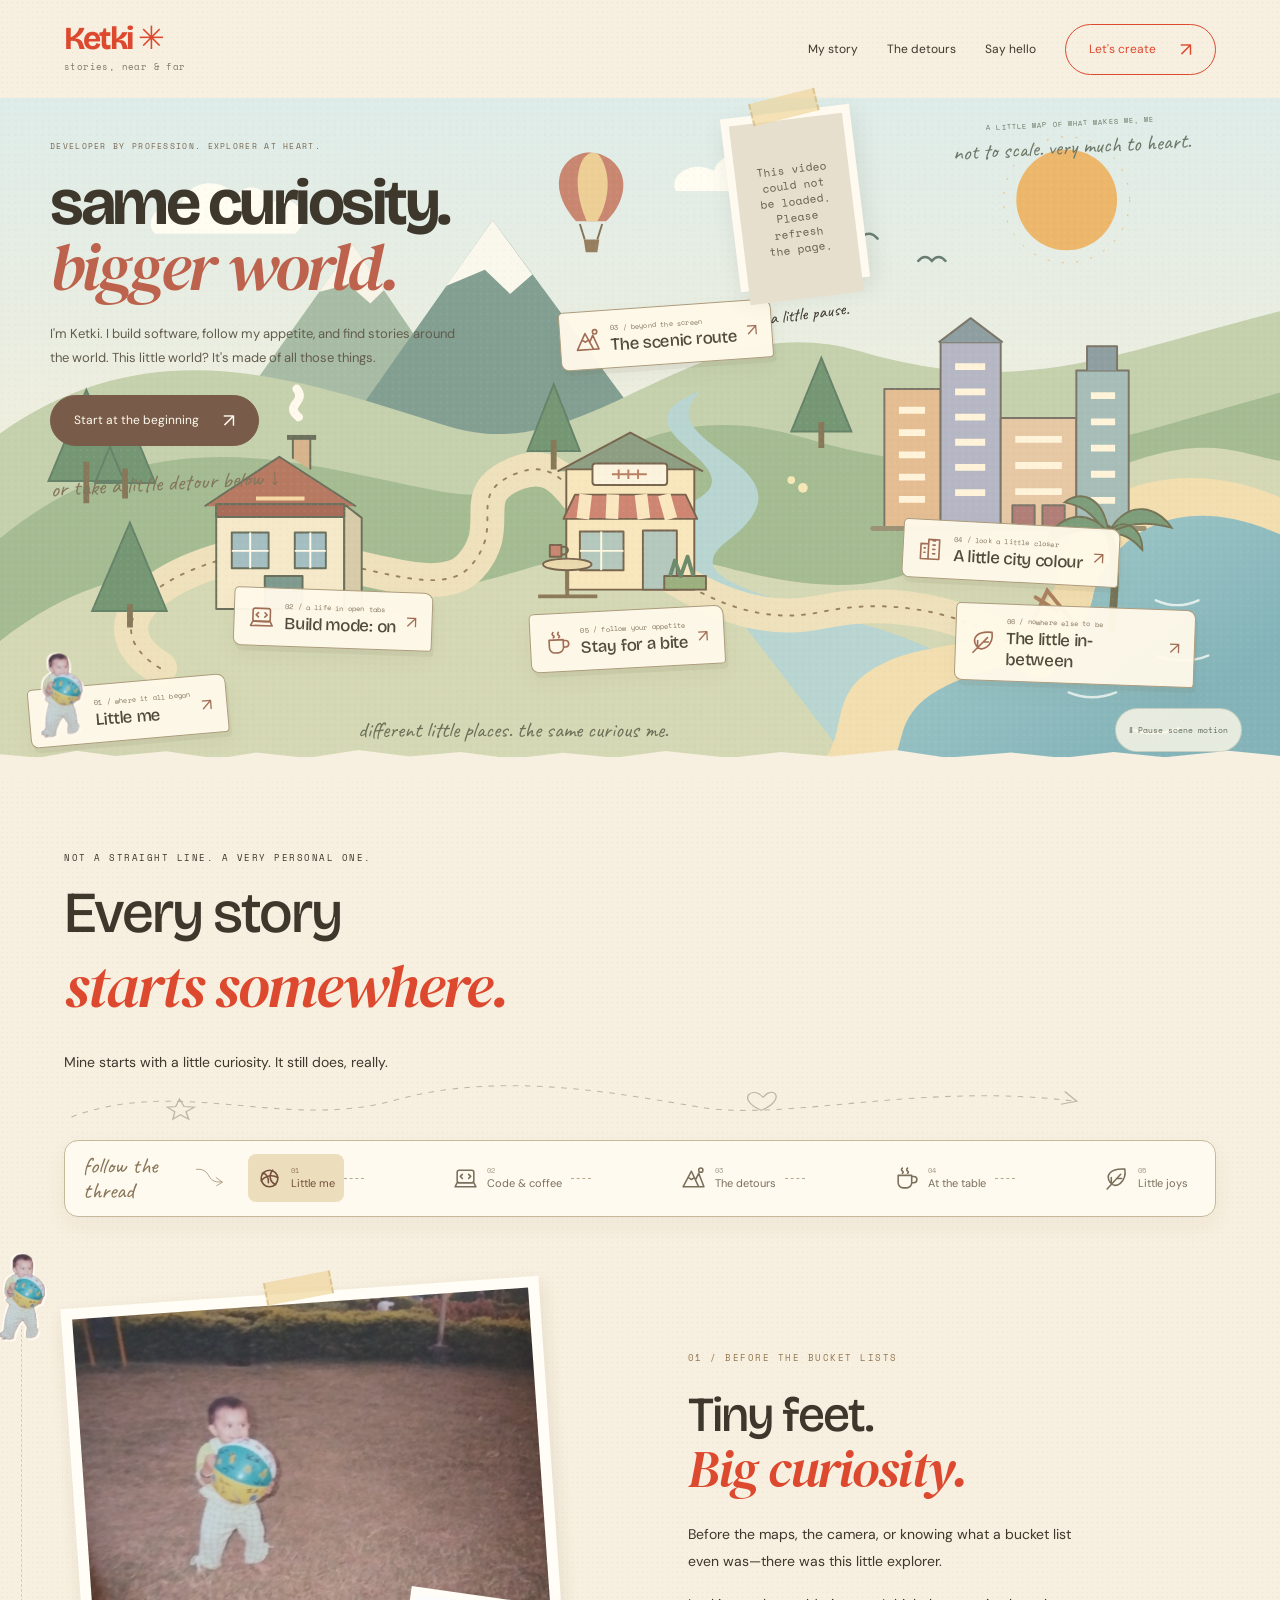
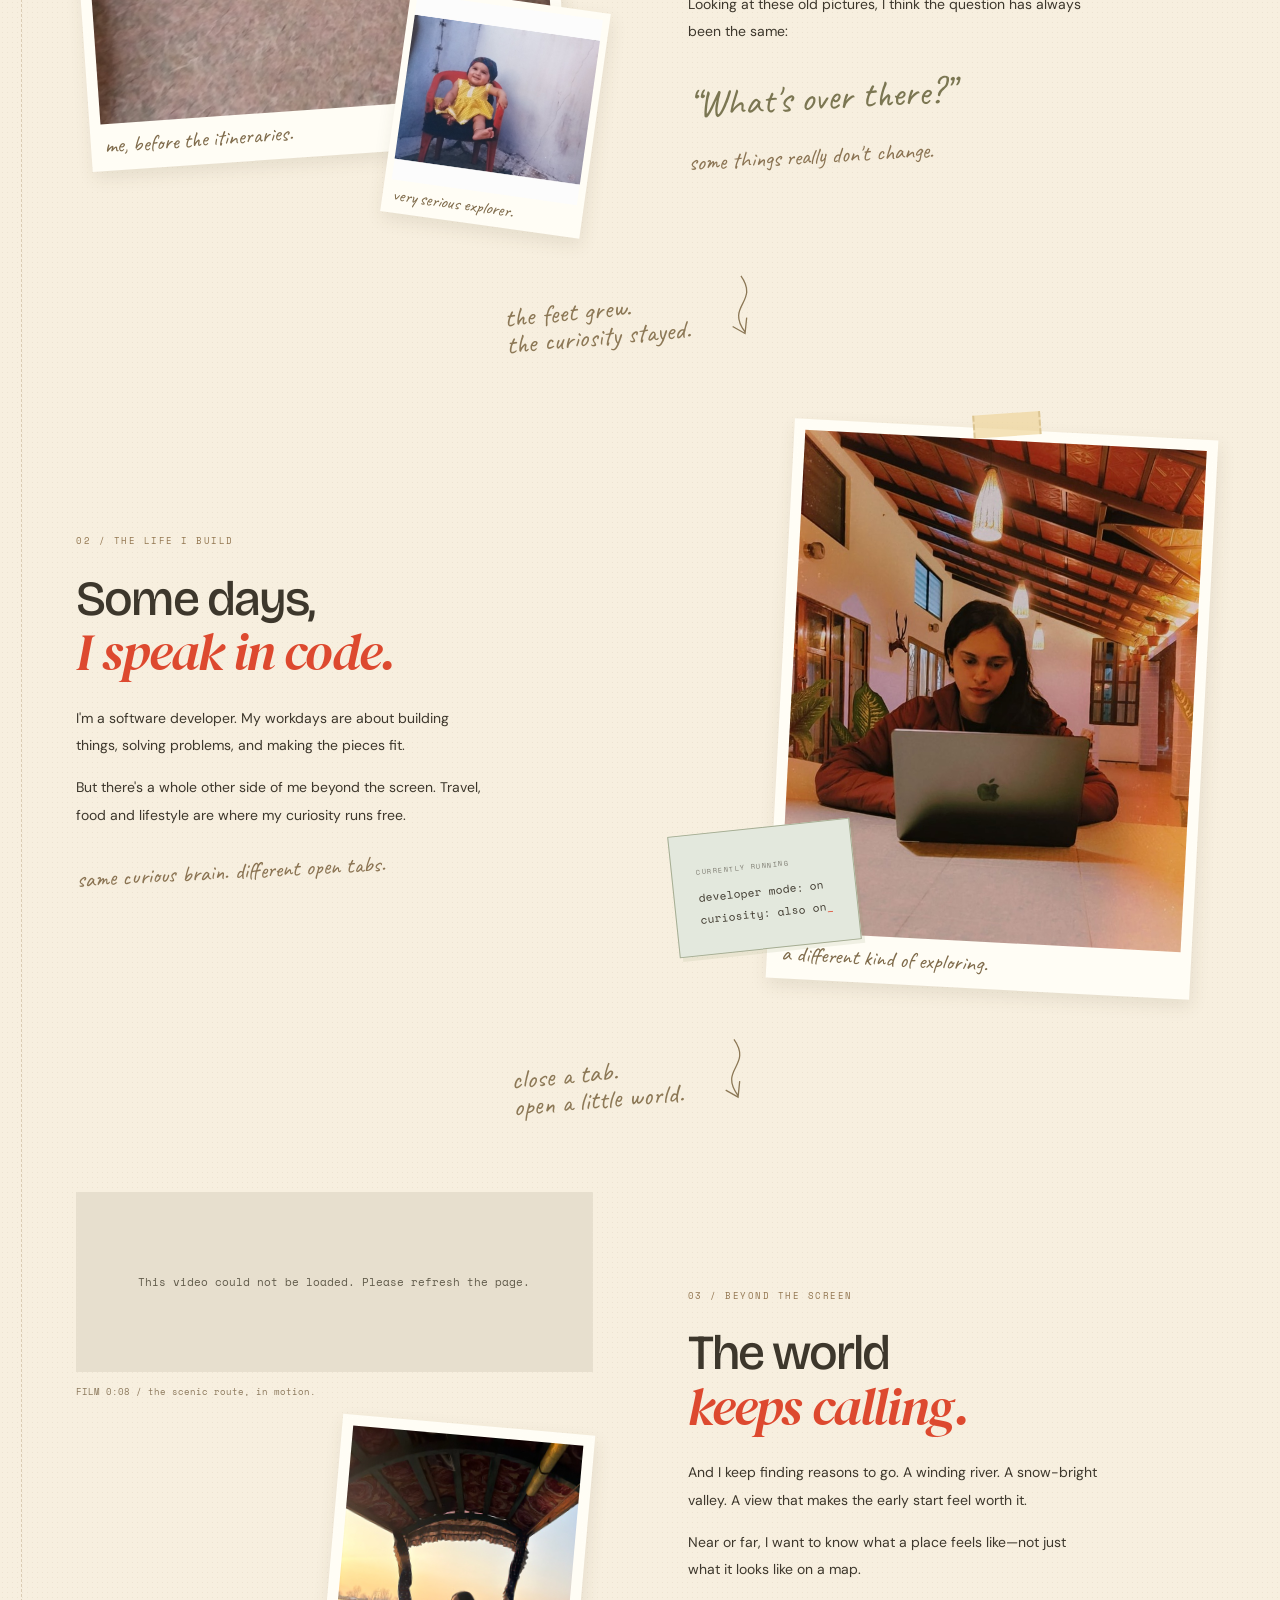
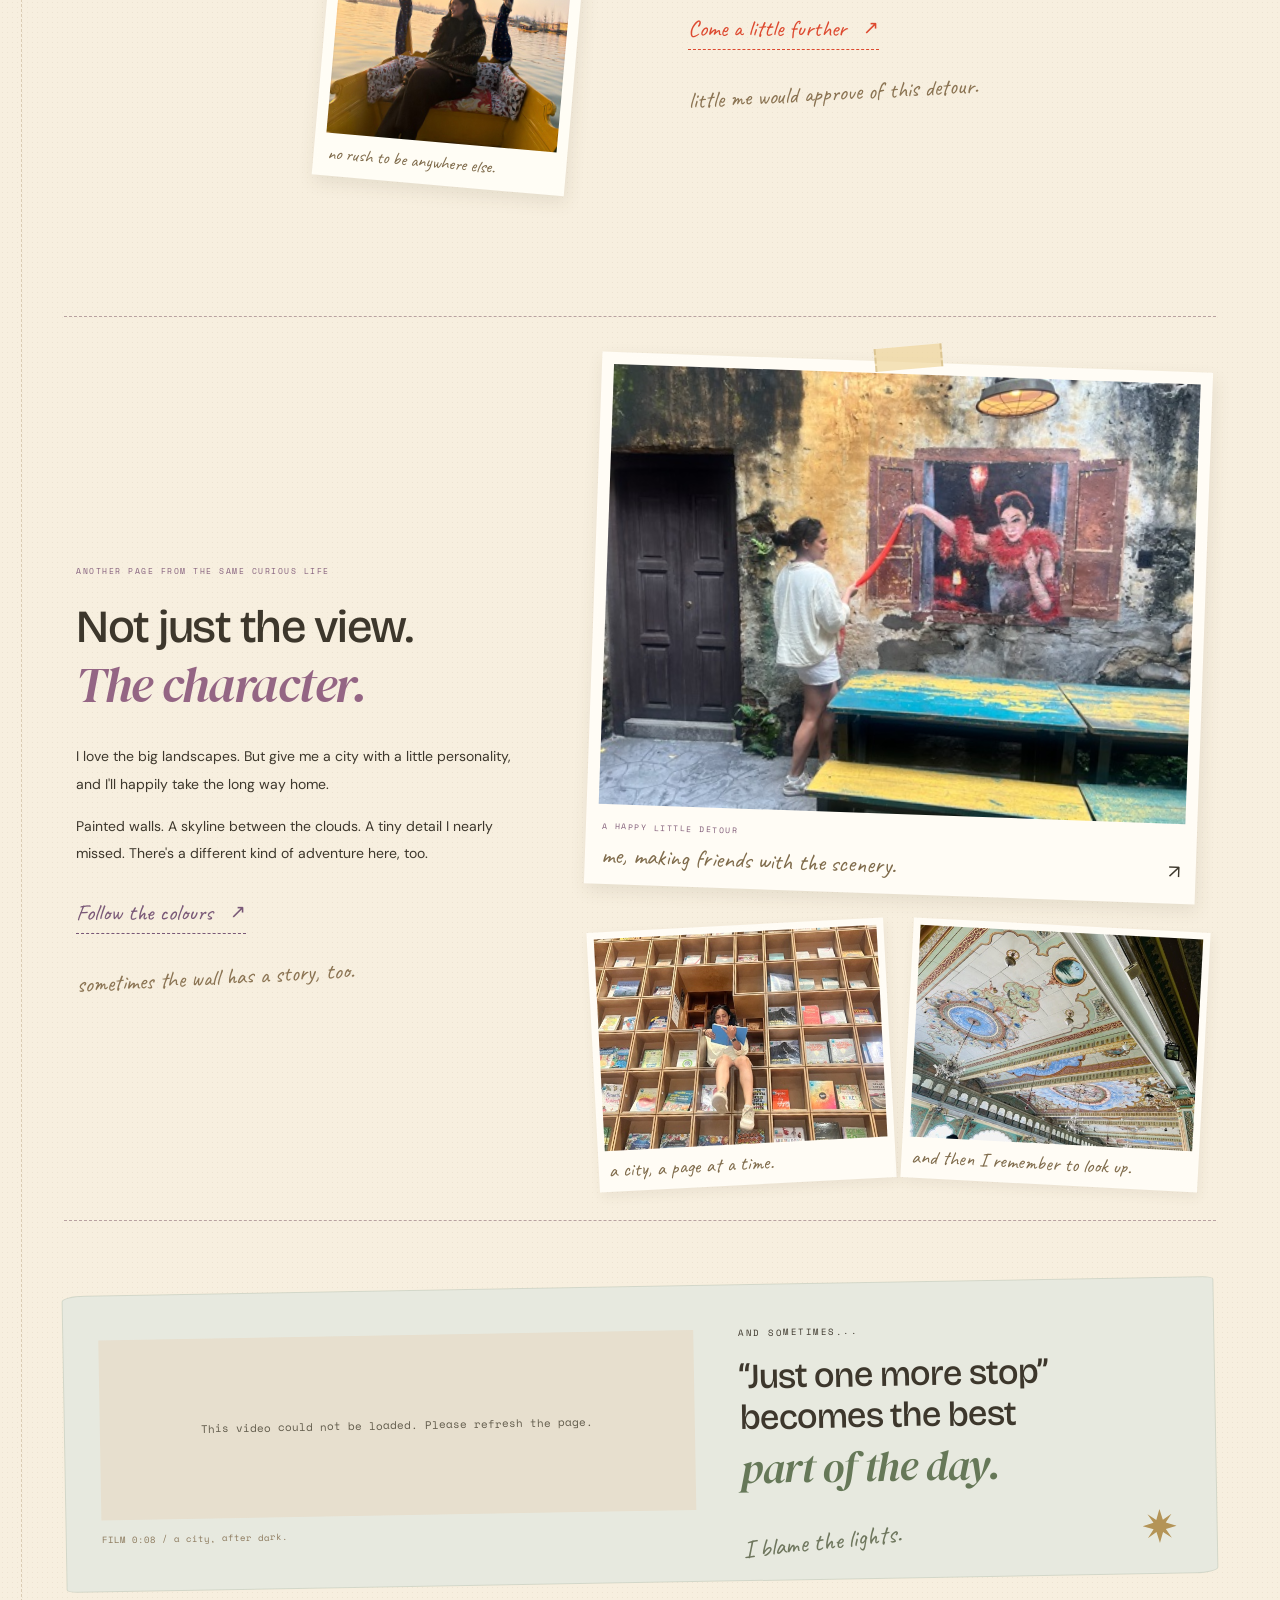
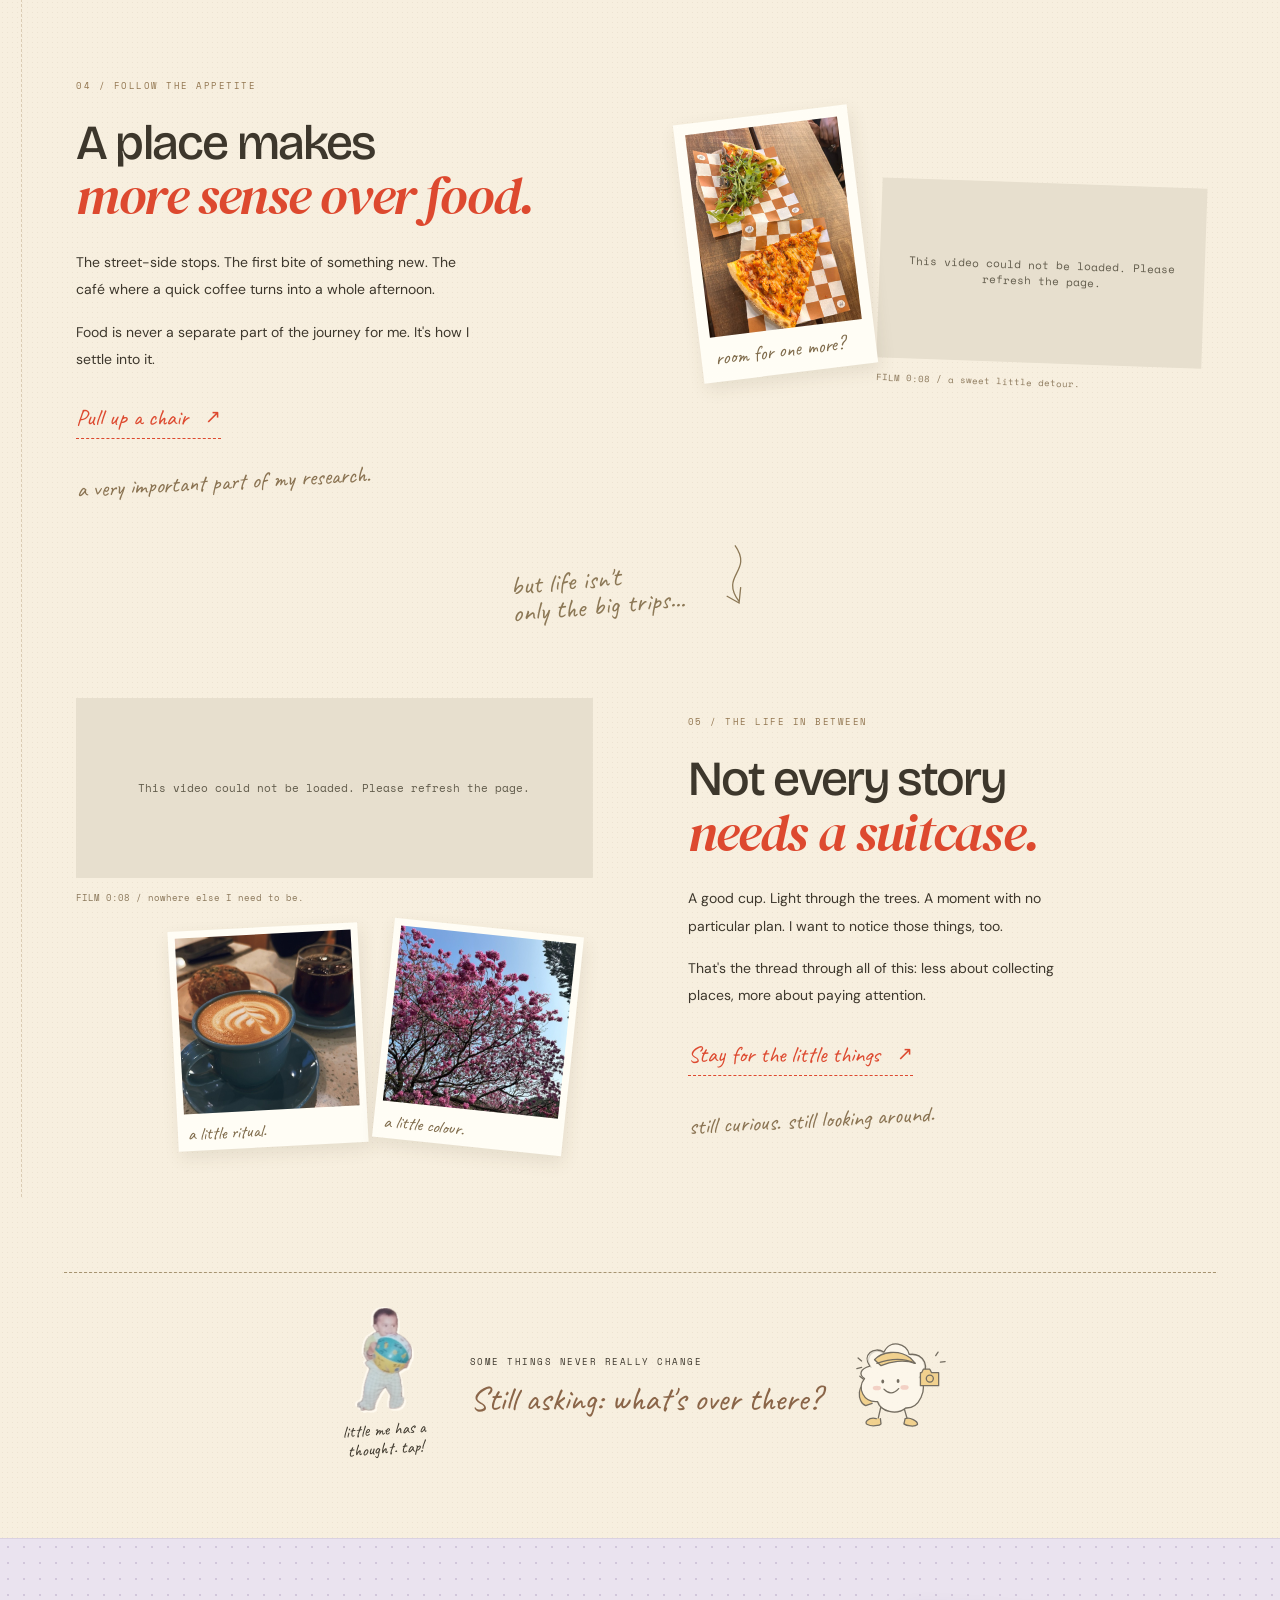
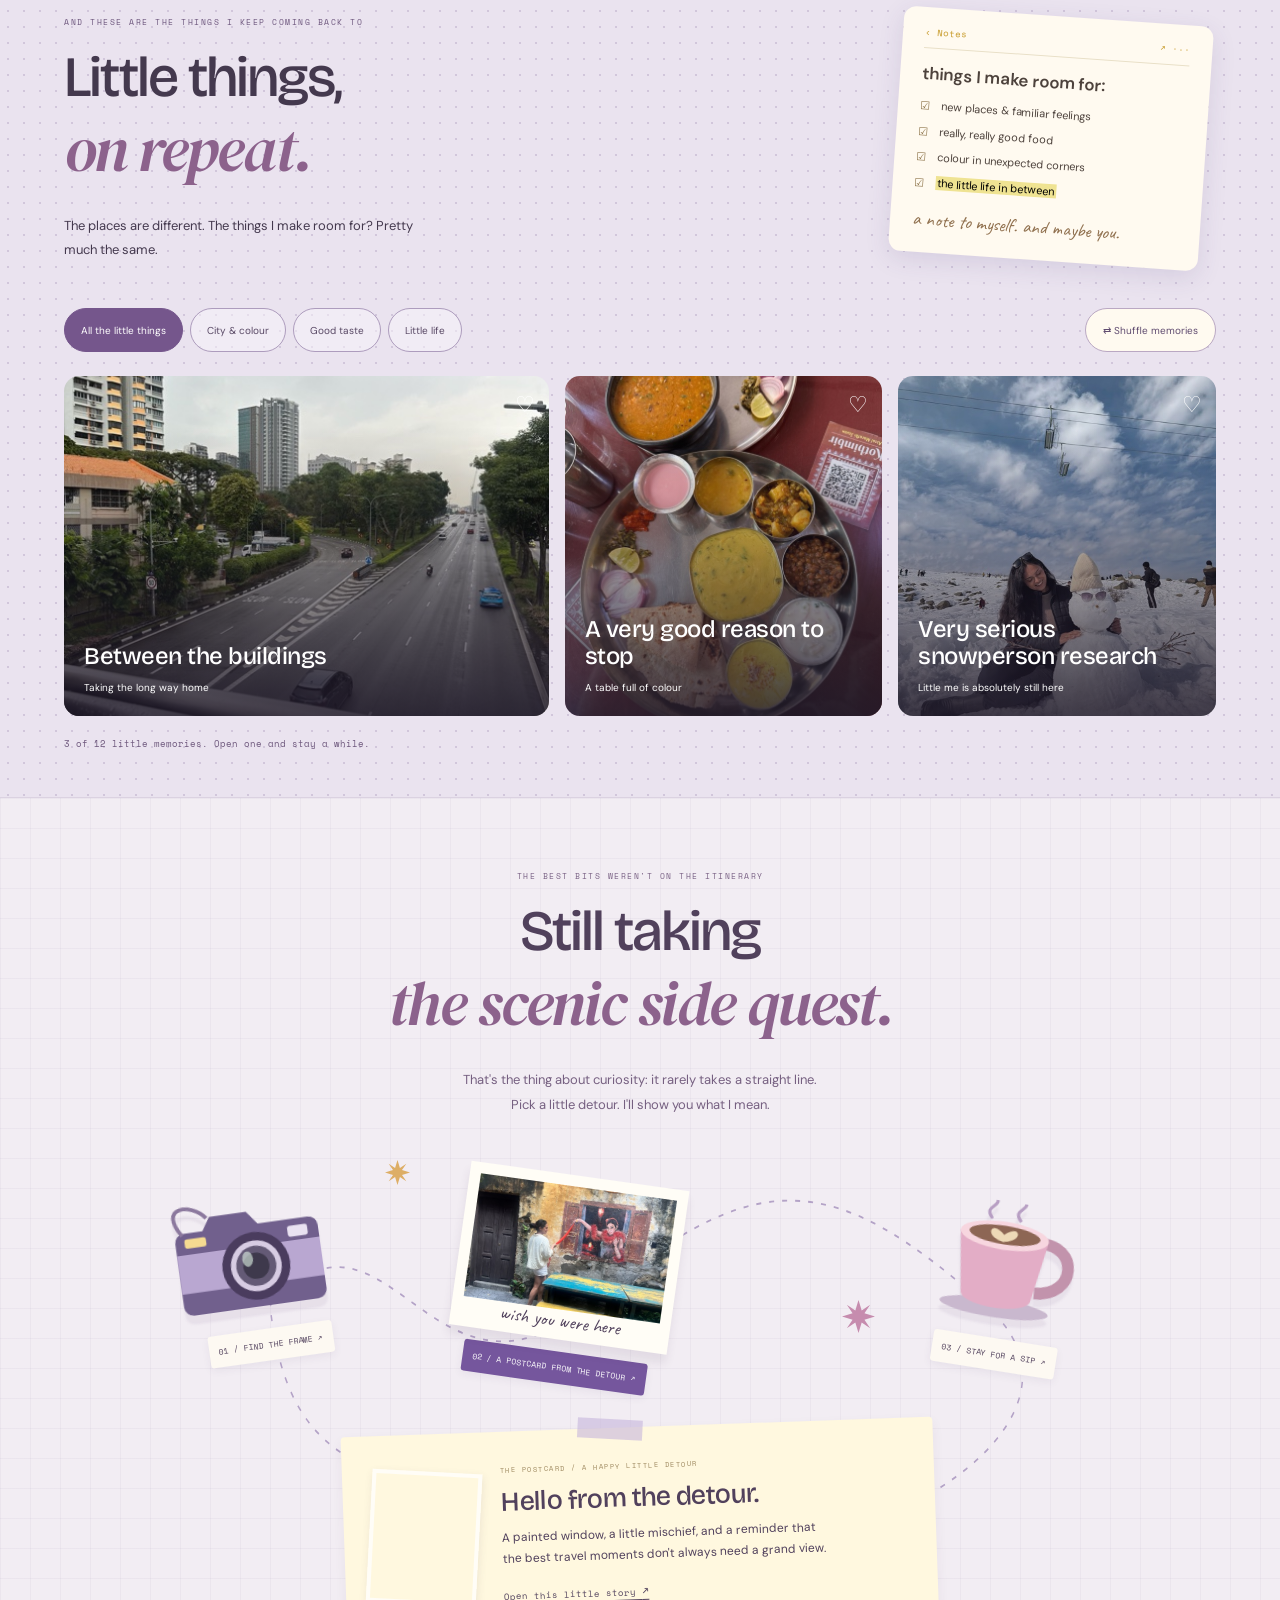
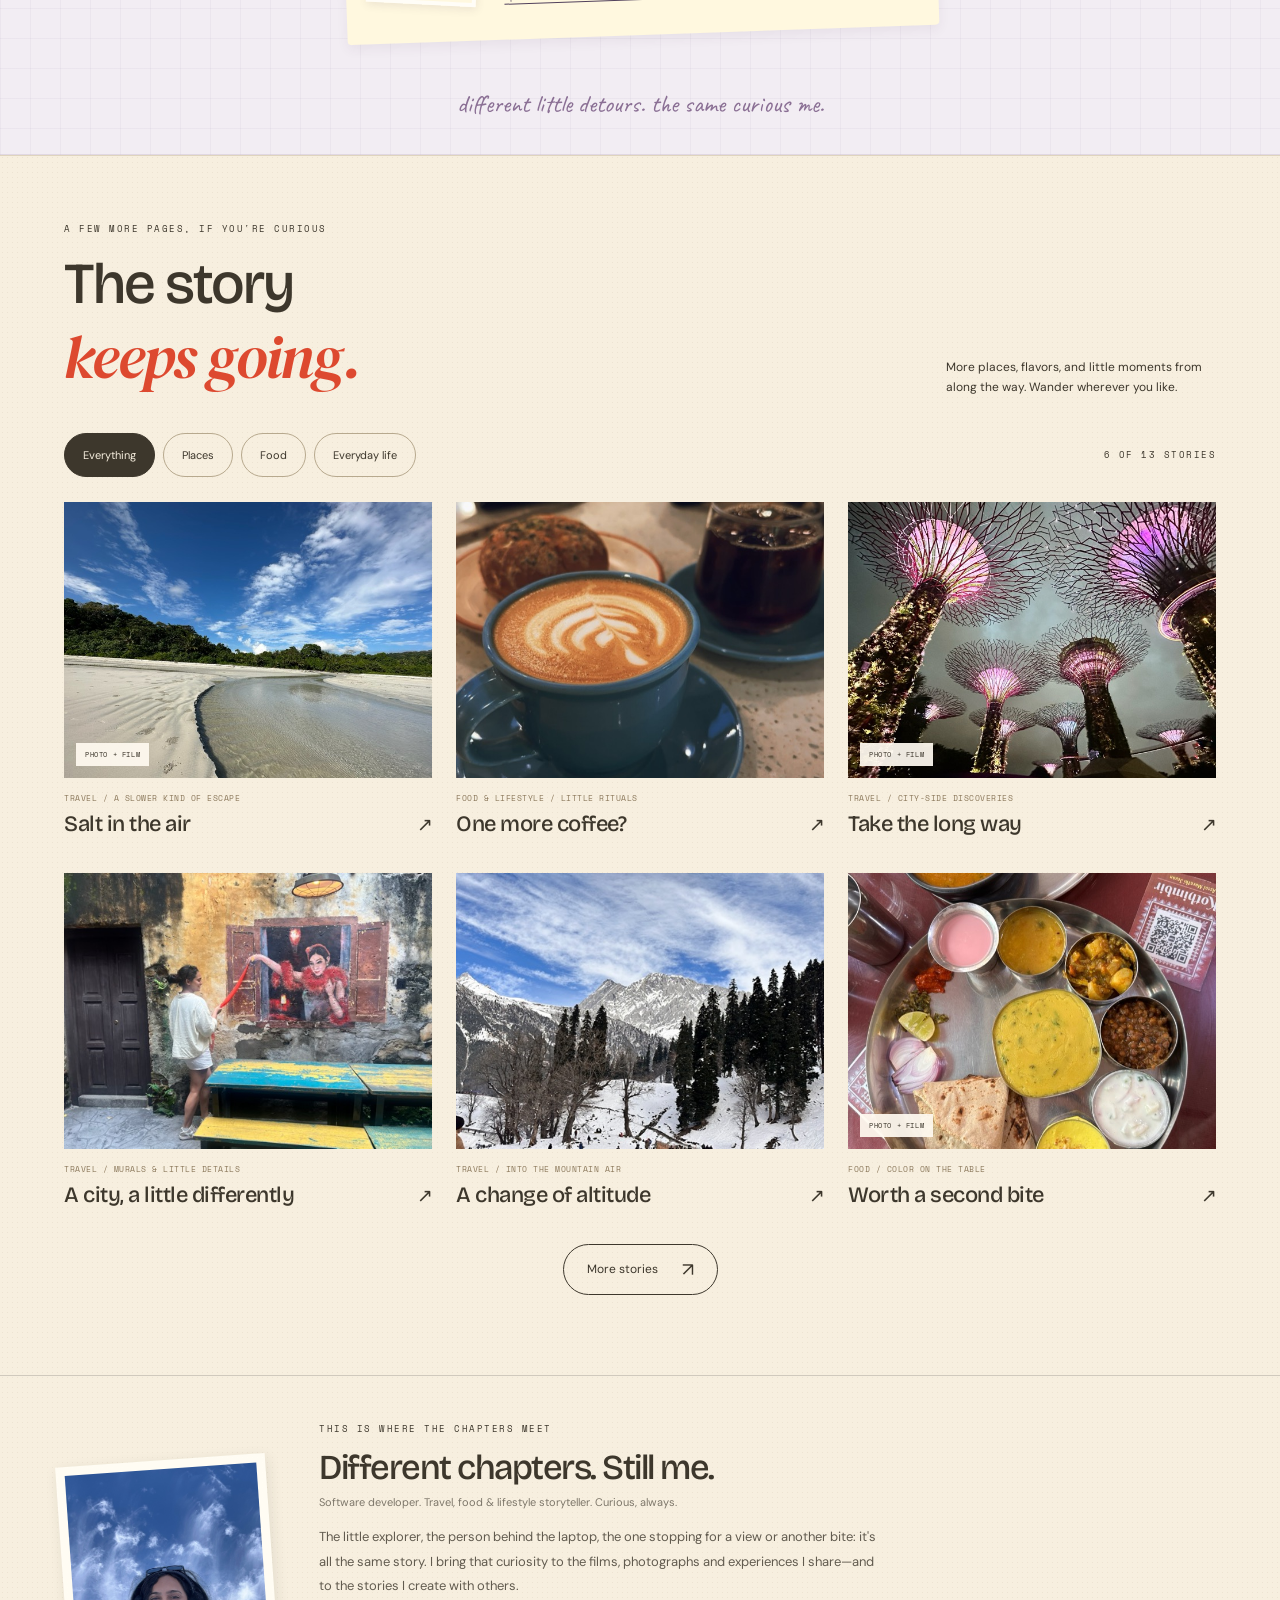
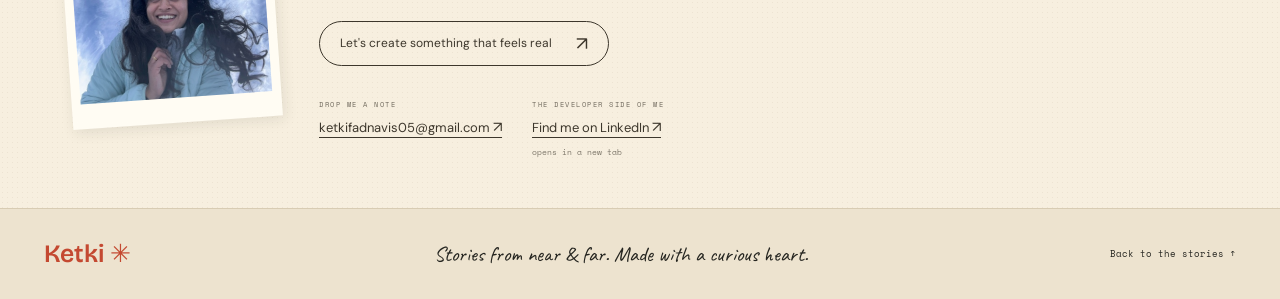
==== commit dd7f3951: "Refresh story photography and pack journal collages Weave selected Srinagar, Kashmir, food, city and" ====
--- a/index.html
+++ b/index.html
@@ -10,12 +10,13 @@
     <link rel="preconnect" href="https://fonts.googleapis.com">
     <link rel="preconnect" href="https://fonts.gstatic.com" crossorigin>
     <link href="https://fonts.googleapis.com/css2?family=Bricolage+Grotesque:opsz,wght@12..96,400;12..96,500;12..96,600;12..96,700;12..96,800&family=Caveat:wght@500;600&family=DM+Sans:wght@400;500;600;700&family=DM+Serif+Display:ital@0;1&family=Space+Mono:wght@400;700&display=swap" rel="stylesheet">
-    <link rel="stylesheet" href="styles.css?v=20261015-2">
+    <link rel="stylesheet" href="styles.css?v=20261015-3">
     <script src="photo-data.js" defer></script>
     <script src="life-data.js" defer></script>
     <script src="city-data.js?v=20261015-2" defer></script>
+    <script src="backup-data.js?v=20261015-3" defer></script>
     <script src="video-data.js" defer></script>
-    <script src="app.js?v=20261015-2" defer></script>
+    <script src="app.js?v=20261015-3" defer></script>
   </head>
   <body>
     <a class="skip-link" href="#portfolio">Skip to portfolio</a>
--- a/styles.css
+++ b/styles.css
@@ -300,7 +300,6 @@
 dialog { width: min(780px, calc(100vw - 32px)); max-height: calc(100dvh - 40px); border: 0; border-radius: 10px; padding: 0; color: #2d3028; background: #fffaf0; box-shadow: 0 20px 90px #0003; }
 dialog::backdrop { background: #18211c9c; backdrop-filter: blur(6px); }
 .dialog-close { position: sticky; top: 13px; float: right; margin: 13px 13px -51px 0; z-index: 2; background: #fffcf0; border: 1px solid #ddd7c5; border-radius: 50%; width: 36px; height: 36px; font-size: 25px; line-height: 1; }
-.dialog-photo { height: 300px; }
 .dialog-copy { padding: 32px 38px 38px; }
 .dialog-copy h2 { font: 500 40px/1 var(--display); letter-spacing: -1.7px; margin: 12px 0 20px; padding-right: 15px; }
 .dialog-copy p { font-size: 13px; line-height: 1.9; }
@@ -312,13 +311,18 @@
 .about-palettes { display: flex; gap: 8px; margin: 25px 0; }
 .about-palettes span { width: 30px; height: 30px; border-radius: 50%; }
 .dialog-link { text-decoration: underline; text-underline-offset: 3px; }
-.dialog-photo { height: auto; max-height: none; background: transparent; }
-.dialog-photo img { width: auto; max-width: 100%; height: auto; max-height: min(70svh, 640px); margin: 0 auto; object-fit: contain; }
+.dialog-photo { width: 100%; }
 .dialog-copy .journal-personal-note { font: 28px/1.2 var(--hand); color: #9c5e35; margin-bottom: 20px; }
-.journal-gallery { column-count: 2; column-gap: 15px; margin-top: 32px; }
-.journal-gallery figure { break-inside: avoid; margin: 0 0 24px; min-width: 0; }
-.journal-gallery img { width: 100%; height: auto; object-fit: contain; }
-.journal-gallery figcaption { font: 19px/1.2 var(--hand); color: #7d705f; padding: 9px 3px 0; }
+.journal-gallery { display: grid; gap: 8px; margin-top: 32px; }
+.collage-row { --photo-gap: 8px; display: flex; align-items: start; gap: var(--photo-gap); width: 100%; }
+.collage-frame, .journal-video-frame { flex: var(--photo-ratio) 1 0; min-width: 0; aspect-ratio: var(--photo-ratio); }
+.collage-frame { position: relative; margin: 0; overflow: hidden; }
+.collage-frame img { width: 100%; height: 100%; object-fit: cover; }
+.collage-frame figcaption { position: absolute; left: 0; right: 0; bottom: 0; padding: 25px 10px 9px; color: #fffaf0; background: linear-gradient(transparent, #25251dbf); font: 19px/1.1 var(--hand); text-shadow: 0 1px 3px #0008; display: -webkit-box; -webkit-box-orient: vertical; -webkit-line-clamp: 2; overflow: hidden; }
+/* Offset the stacked column's extra gutter so both columns keep their natural image heights. */
+.collage-trio > .collage-frame { flex: var(--primary-weight) 1 calc(var(--primary-ratio) * var(--photo-gap)); }
+.collage-stack { display: flex; flex-direction: column; flex: 1 1 0; min-width: 0; gap: var(--photo-gap); }
+.collage-stack > .collage-frame { flex: none; width: 100%; }
 .story-section { --doodle-color: #efc56c; --doodle-paper: #fffaf0; position: relative; }
 .story-section .section-heading { align-items: center; gap: 55px; margin-bottom: 55px; }
 .story-introduction { max-width: 750px; }
@@ -557,8 +561,10 @@
   .dialog-copy h2 { font-size: 34px; }
   .dialog-copy p { font-size: 12px; }
   .dialog-facts { gap: 18px; }
-  .journal-gallery { column-gap: 10px; }
-  .journal-gallery figcaption { font-size: 17px; }
+  .journal-gallery { gap: 6px; }
+  .collage-row { --photo-gap: 6px; }
+  .collage-frame figcaption { font-size: 15px; padding: 20px 8px 7px; }
+  .collage-stack figcaption { font-size: 13px; }
   .story-section .section-heading { gap: 24px; margin-bottom: 20px; flex-direction: row; align-items: start; flex-wrap: wrap; }
   .story-introduction { flex: 1 1 240px; }
   .story-introduction > .eyebrow { font-size: 7px; margin-bottom: 13px; }
@@ -716,8 +722,8 @@
 .collection-title { font: 500 22px/1.2 var(--display); display: flex; align-items: center; justify-content: space-between; gap: 15px; margin-top: 6px; letter-spacing: -.5px; }
 .more-stories { text-align: center; margin-top: 35px; }
 .journal-film { margin: 30px 0; }
-.journal-film video { width: 100%; max-height: 450px; object-fit: contain; }
-.journal-film figcaption { margin-top: 12px; font: 11px/1.7 var(--sans); color: #8b785b; }
+.journal-film video { width: 100%; height: auto; object-fit: contain; }
+.journal-film > figcaption { margin-top: 12px; font: 11px/1.7 var(--sans); color: #8b785b; }
 .dialog-copy .contact-preview { margin-top: 28px; padding: 15px; font-size: 11px; border: 1px dashed #bbad93; }
 .photo-error { min-height: 180px; }
 .portfolio-footer { display: flex; justify-content: space-between; align-items: center; gap: 25px; background: #ede3cf; border-top: 1px solid #a794714d; padding: 30px max(24px, calc((100vw - 1192px) / 2)); }
@@ -1099,6 +1105,3 @@
   .world-cloud, .world-balloon { animation: none; }
   .world-stop, .chapter-map a { transition: none; }
 }
-@media (max-width: 520px) {
-  .journal-gallery { column-count: 1; }
-}
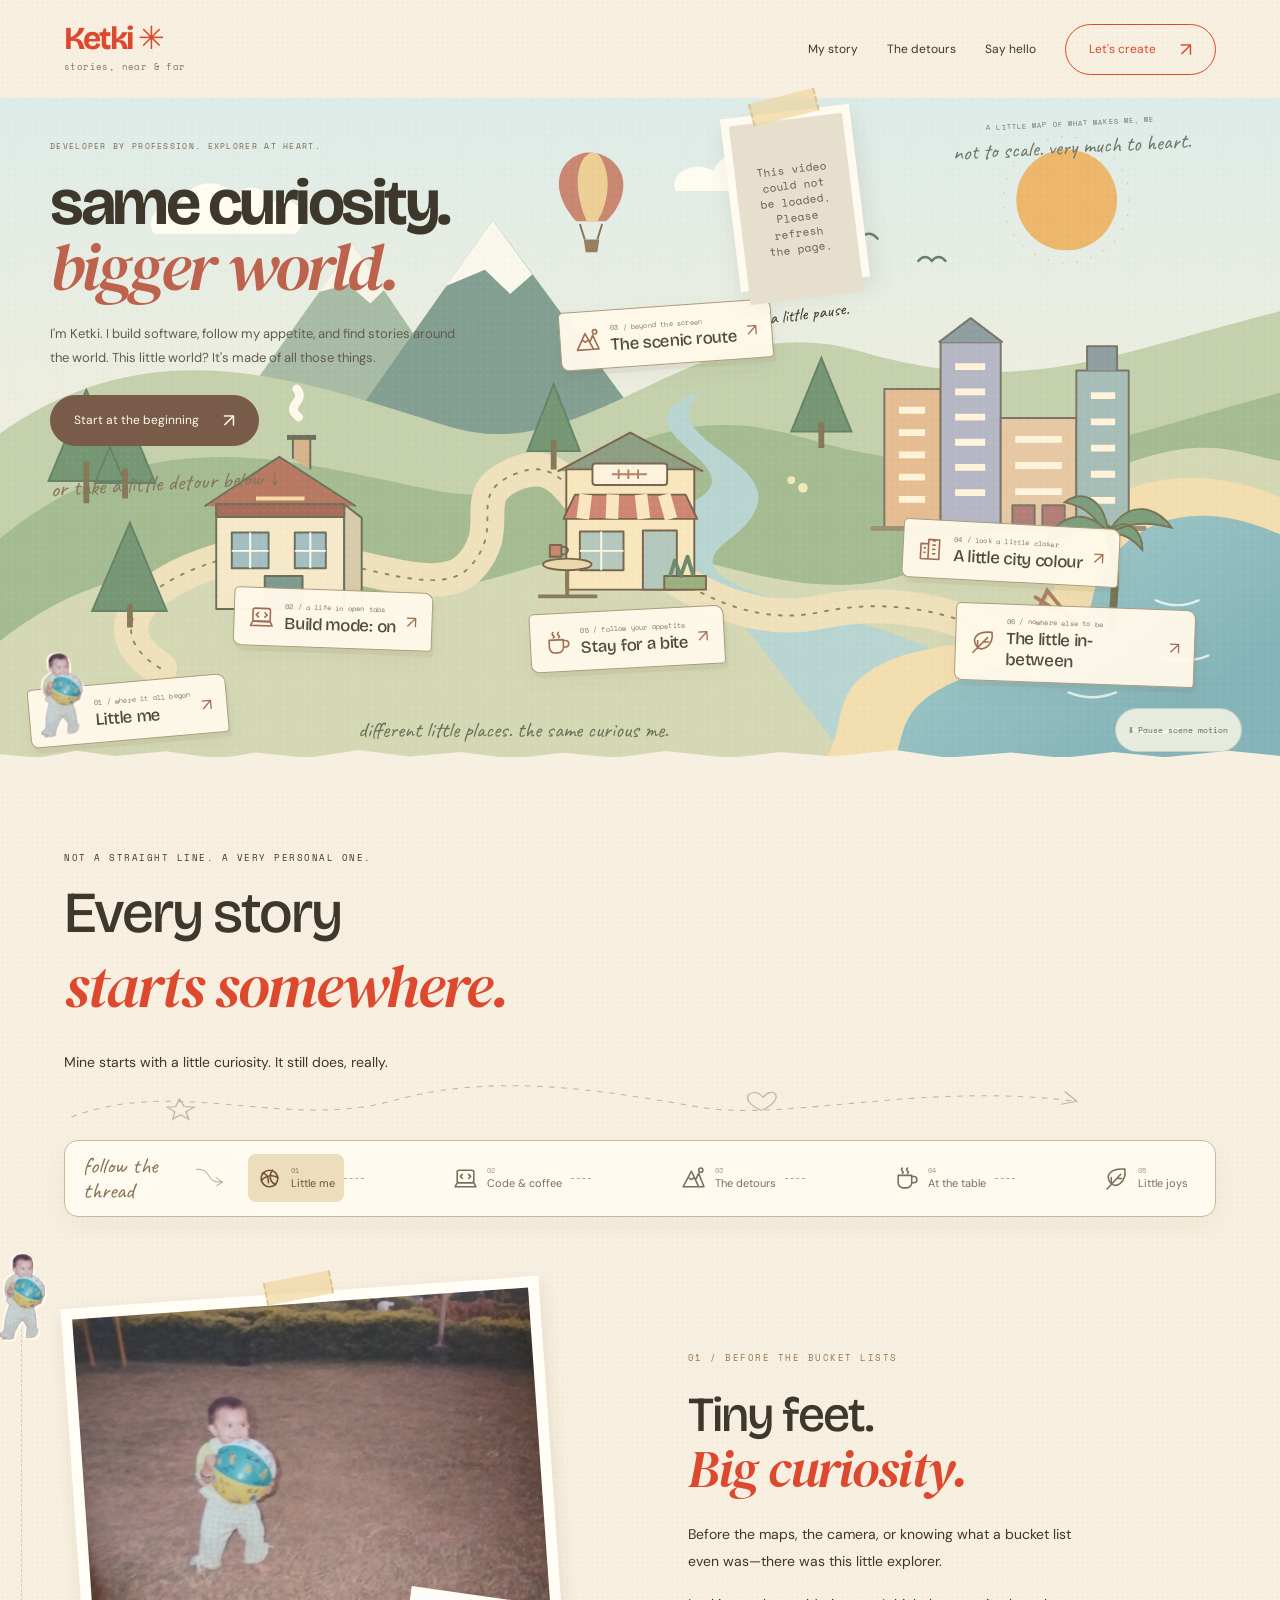
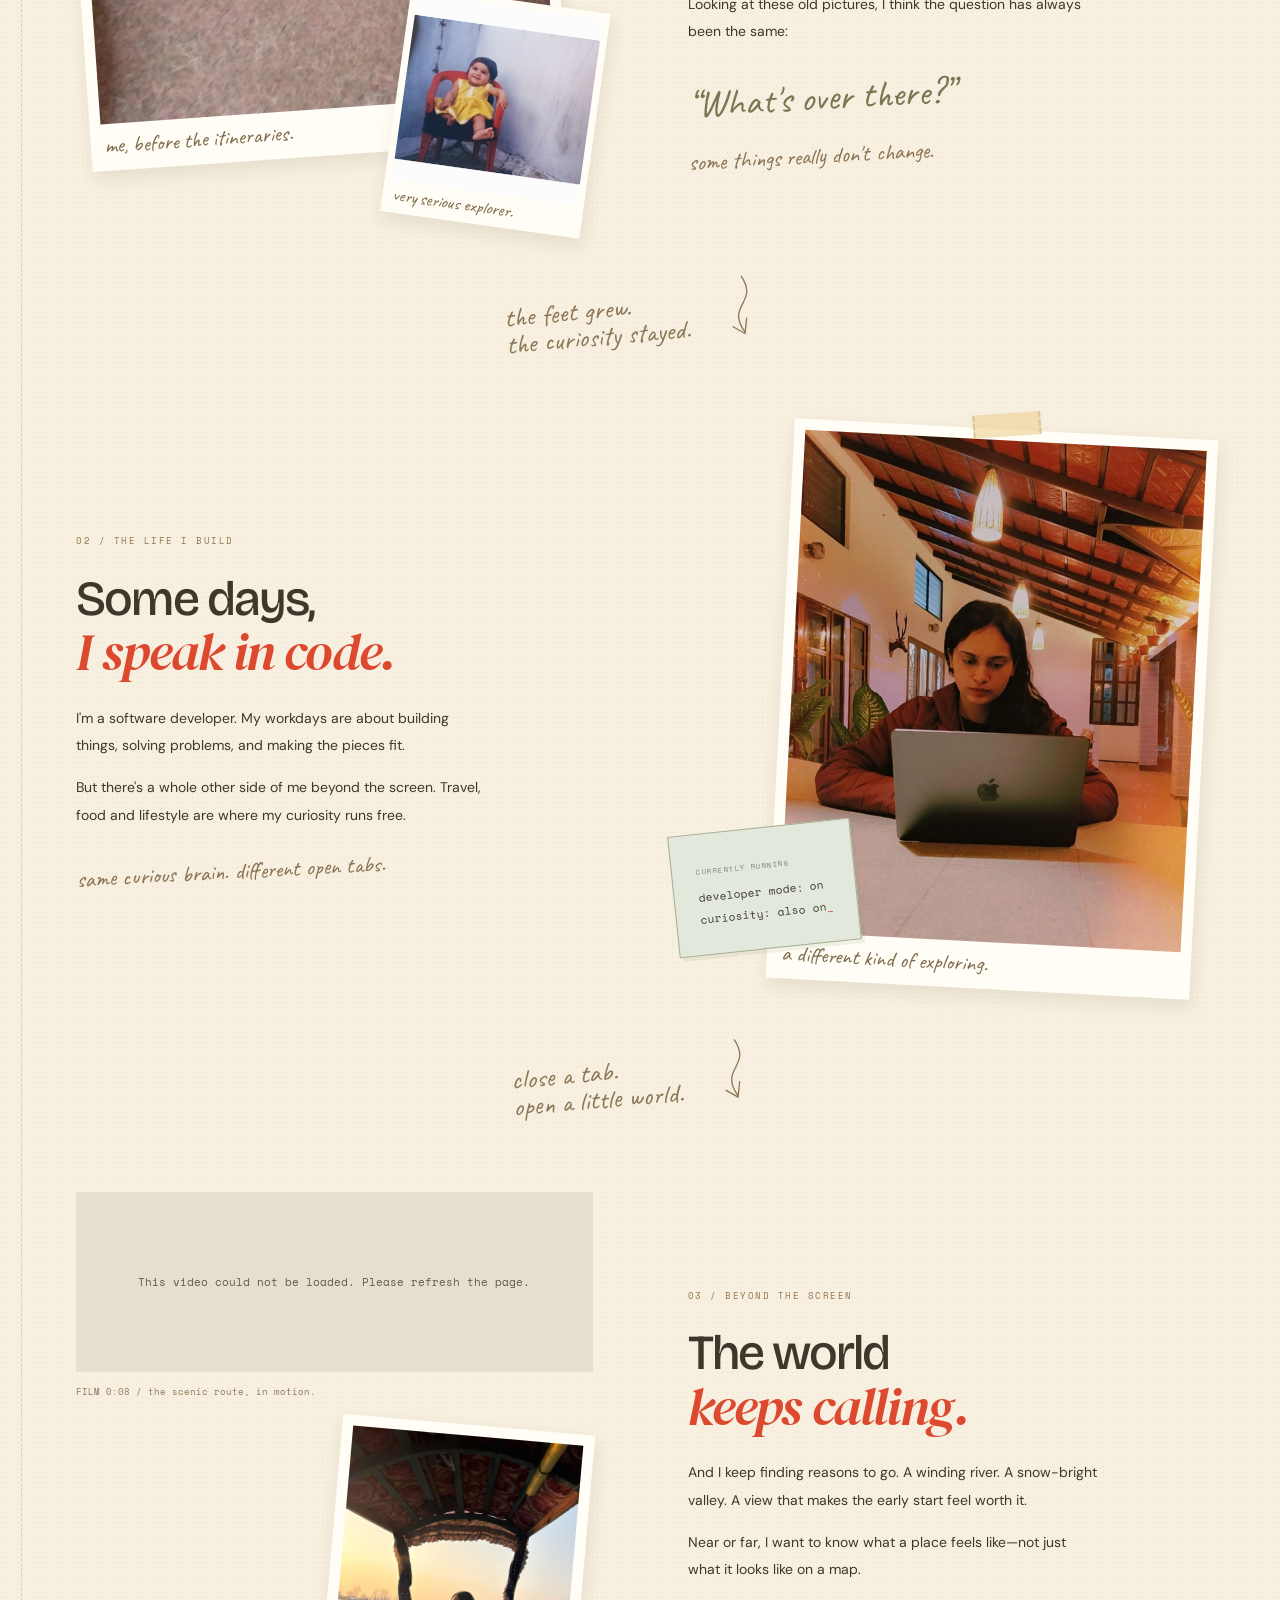
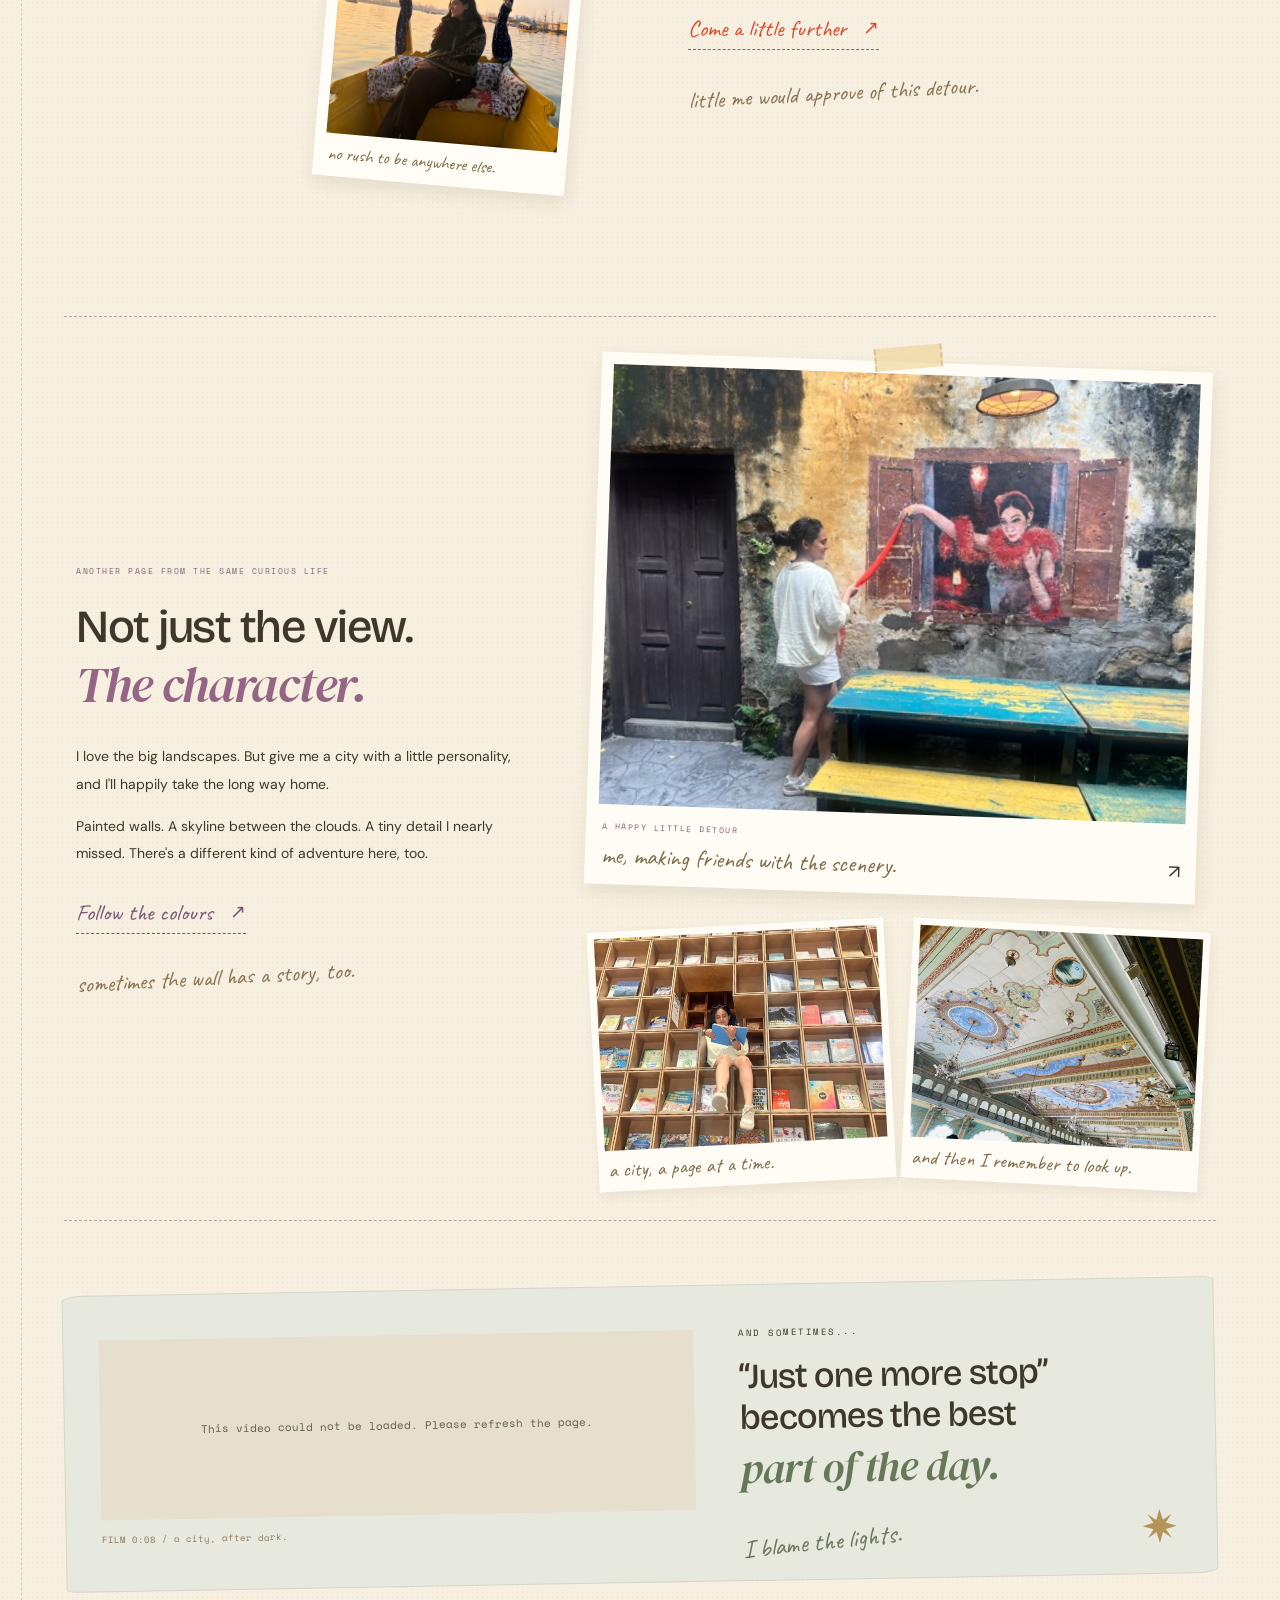
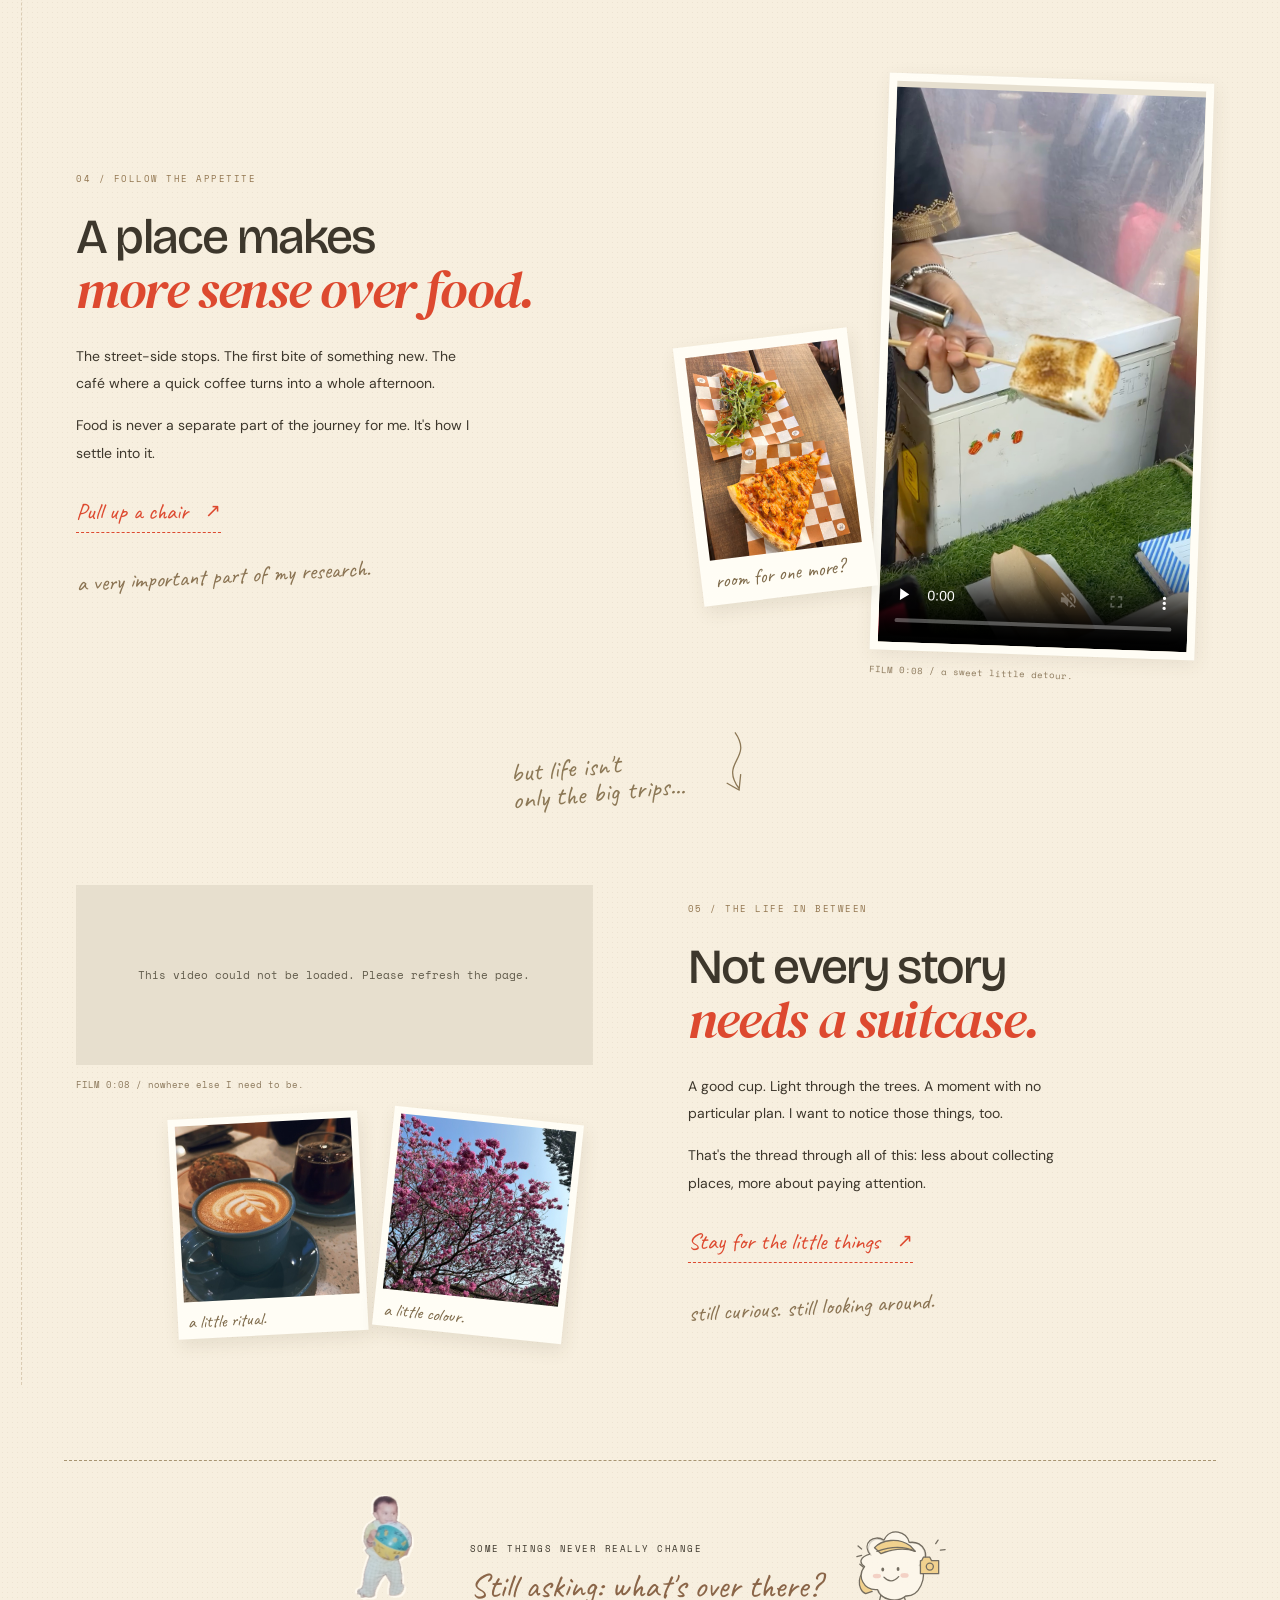
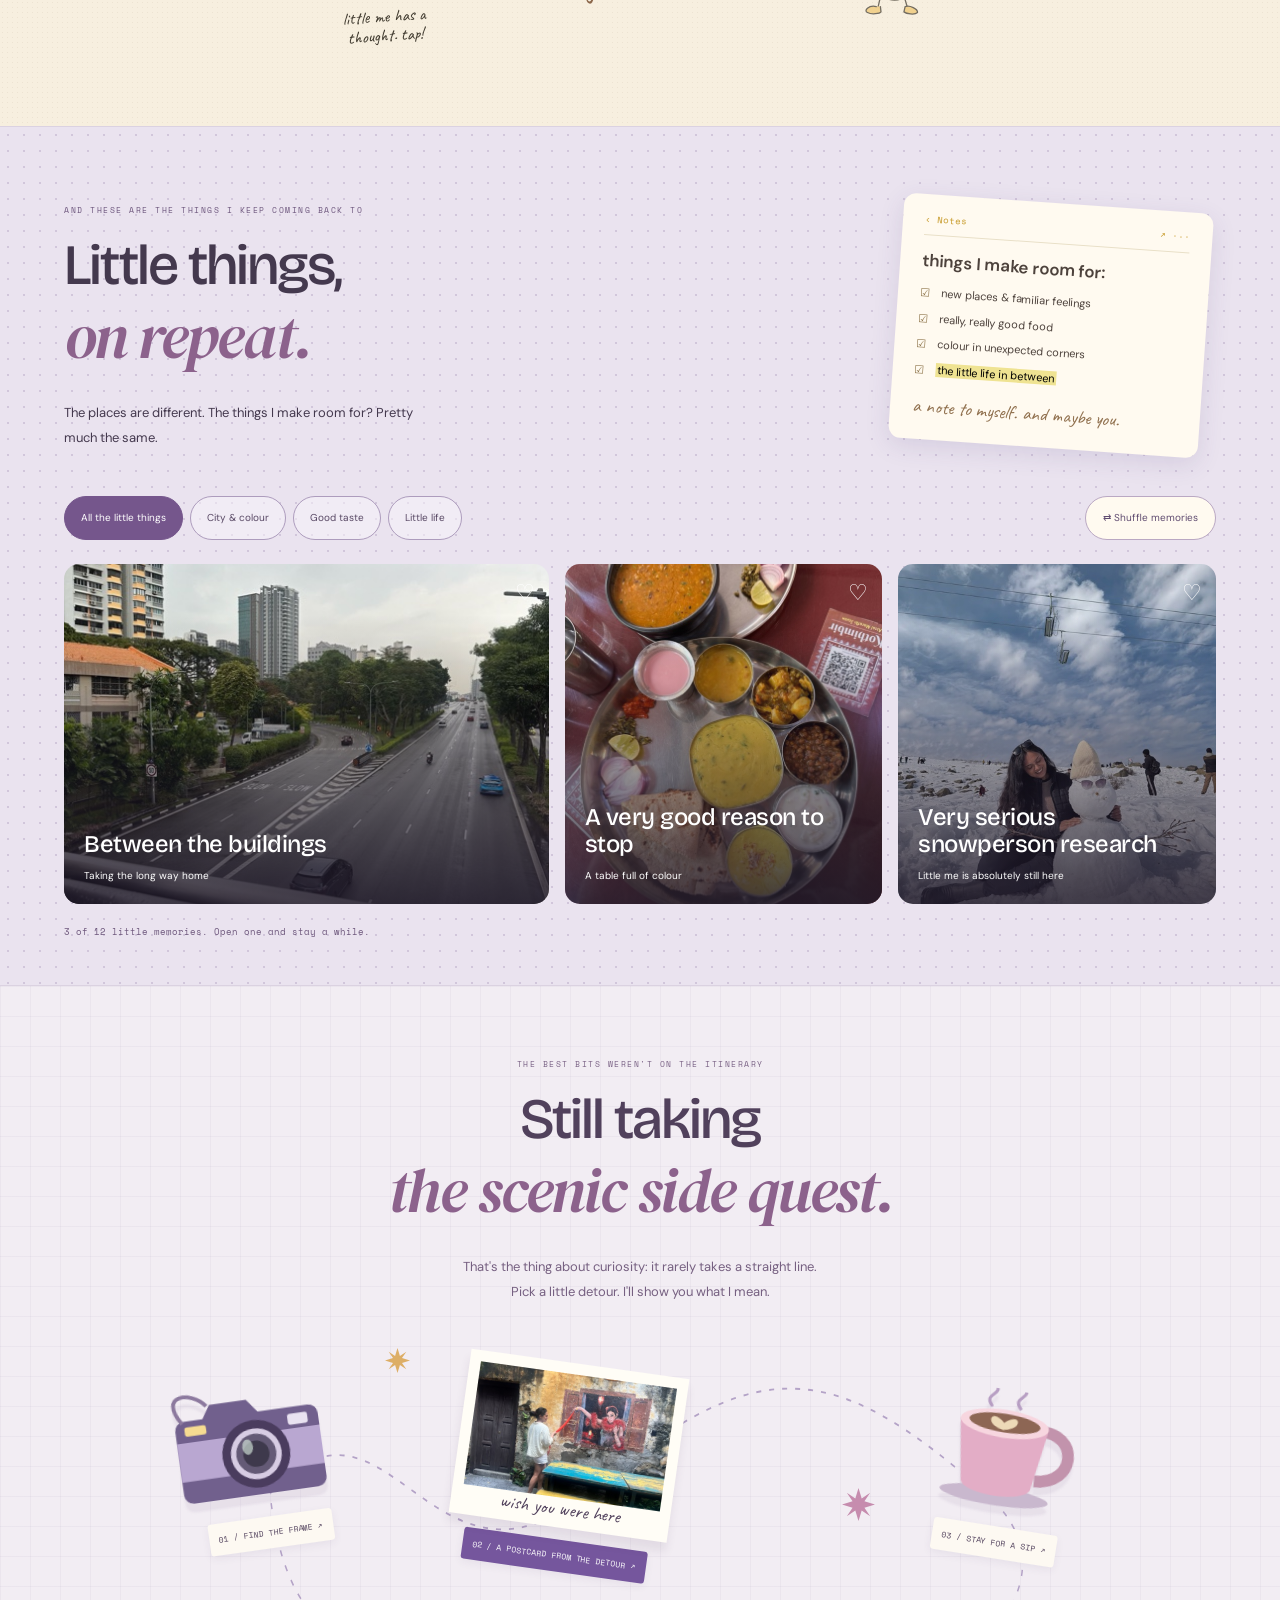
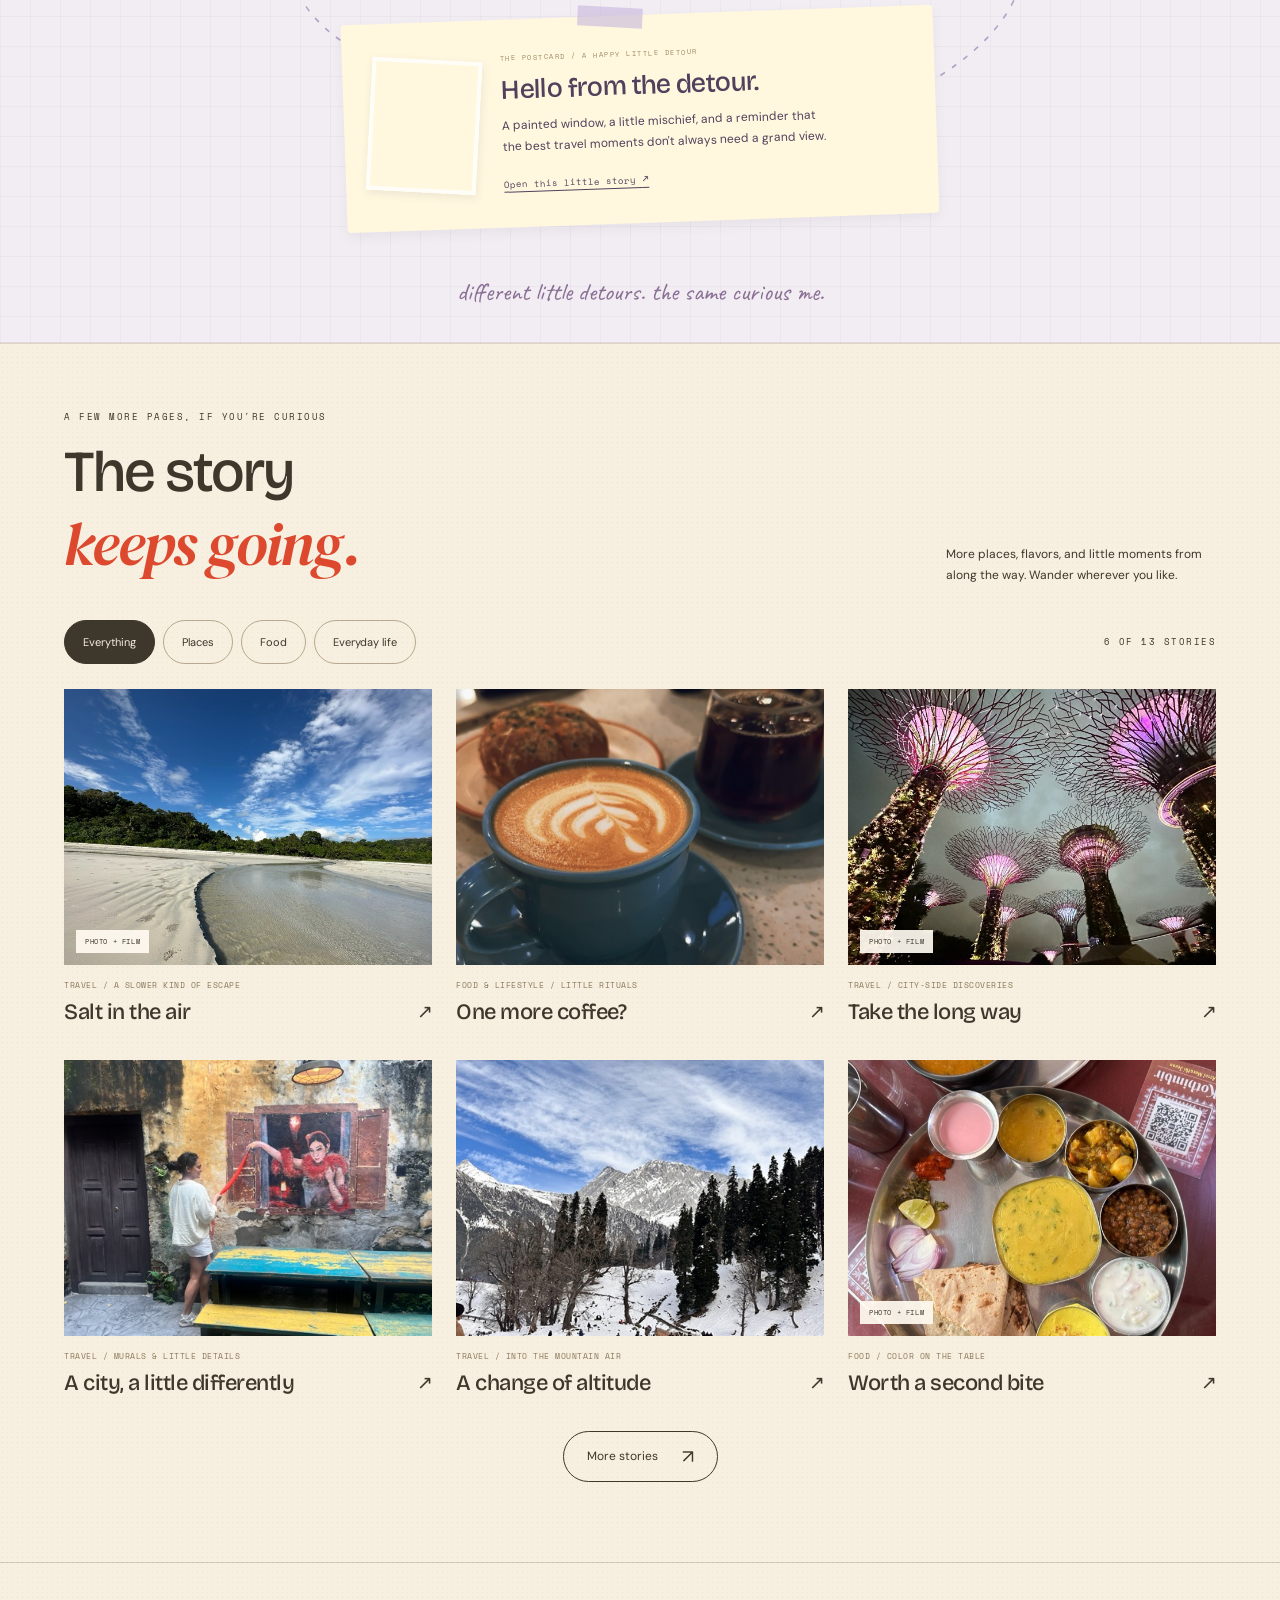
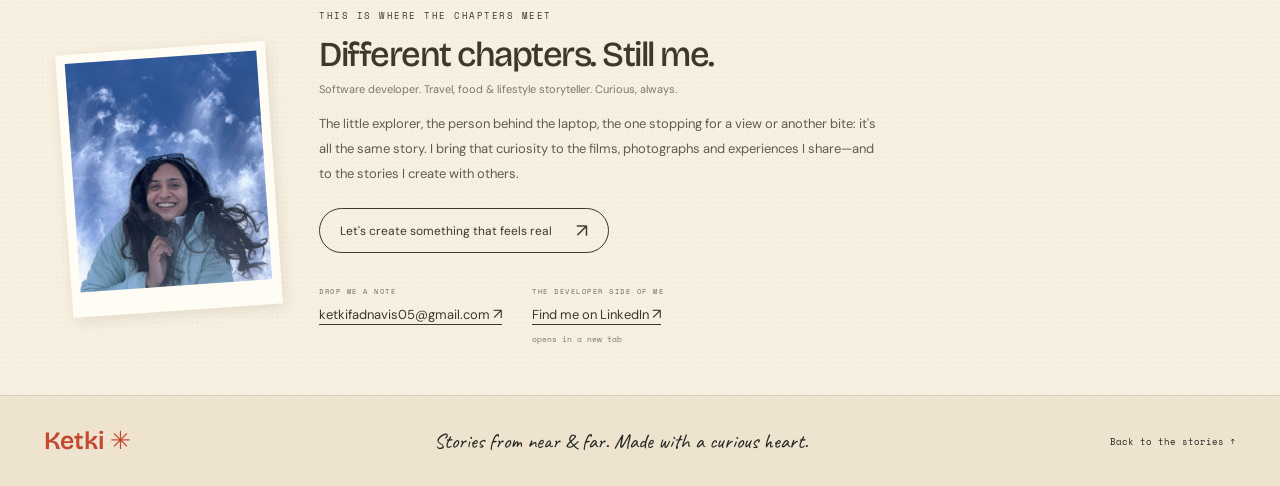
==== commit 06566998: "Make journal popups explicitly scrollable within the viewport Bound popup height across viewport siz" ====
--- a/index.html
+++ b/index.html
@@ -10,13 +10,13 @@
     <link rel="preconnect" href="https://fonts.googleapis.com">
     <link rel="preconnect" href="https://fonts.gstatic.com" crossorigin>
     <link href="https://fonts.googleapis.com/css2?family=Bricolage+Grotesque:opsz,wght@12..96,400;12..96,500;12..96,600;12..96,700;12..96,800&family=Caveat:wght@500;600&family=DM+Sans:wght@400;500;600;700&family=DM+Serif+Display:ital@0;1&family=Space+Mono:wght@400;700&display=swap" rel="stylesheet">
-    <link rel="stylesheet" href="styles.css?v=20261015-3">
+    <link rel="stylesheet" href="styles.css?v=20261015-4">
     <script src="photo-data.js" defer></script>
     <script src="life-data.js" defer></script>
     <script src="city-data.js?v=20261015-2" defer></script>
     <script src="backup-data.js?v=20261015-3" defer></script>
     <script src="video-data.js" defer></script>
-    <script src="app.js?v=20261015-3" defer></script>
+    <script src="app.js?v=20261015-4" defer></script>
   </head>
   <body>
     <a class="skip-link" href="#portfolio">Skip to portfolio</a>
--- a/styles.css
+++ b/styles.css
@@ -297,7 +297,30 @@
 .quests .end-note { background: #e8d9e9; }
 
 /* Shared dialog */
-dialog { width: min(780px, calc(100vw - 32px)); max-height: calc(100dvh - 40px); border: 0; border-radius: 10px; padding: 0; color: #2d3028; background: #fffaf0; box-shadow: 0 20px 90px #0003; }
+dialog {
+  position: fixed;
+  inset: 20px 0;
+  margin: auto;
+  width: min(780px, calc(100vw - 32px));
+  height: fit-content;
+  max-height: calc(100vh - 40px);
+  max-height: calc(100dvh - 40px);
+  overflow-x: hidden;
+  overflow-y: scroll;
+  overscroll-behavior: contain;
+  scrollbar-gutter: stable;
+  scrollbar-width: thin;
+  scrollbar-color: #b8ad98 #fffaf0;
+  border: 0;
+  border-radius: 10px;
+  padding: 0;
+  color: #2d3028;
+  background: #fffaf0;
+  box-shadow: 0 20px 90px #0003;
+}
+dialog::-webkit-scrollbar { width: 10px; }
+dialog::-webkit-scrollbar-track { background: #fffaf0; }
+dialog::-webkit-scrollbar-thumb { background: #b8ad98; border: 2px solid #fffaf0; border-radius: 10px; }
 dialog::backdrop { background: #18211c9c; backdrop-filter: blur(6px); }
 .dialog-close { position: sticky; top: 13px; float: right; margin: 13px 13px -51px 0; z-index: 2; background: #fffcf0; border: 1px solid #ddd7c5; border-radius: 50%; width: 36px; height: 36px; font-size: 25px; line-height: 1; }
 .dialog-copy { padding: 32px 38px 38px; }
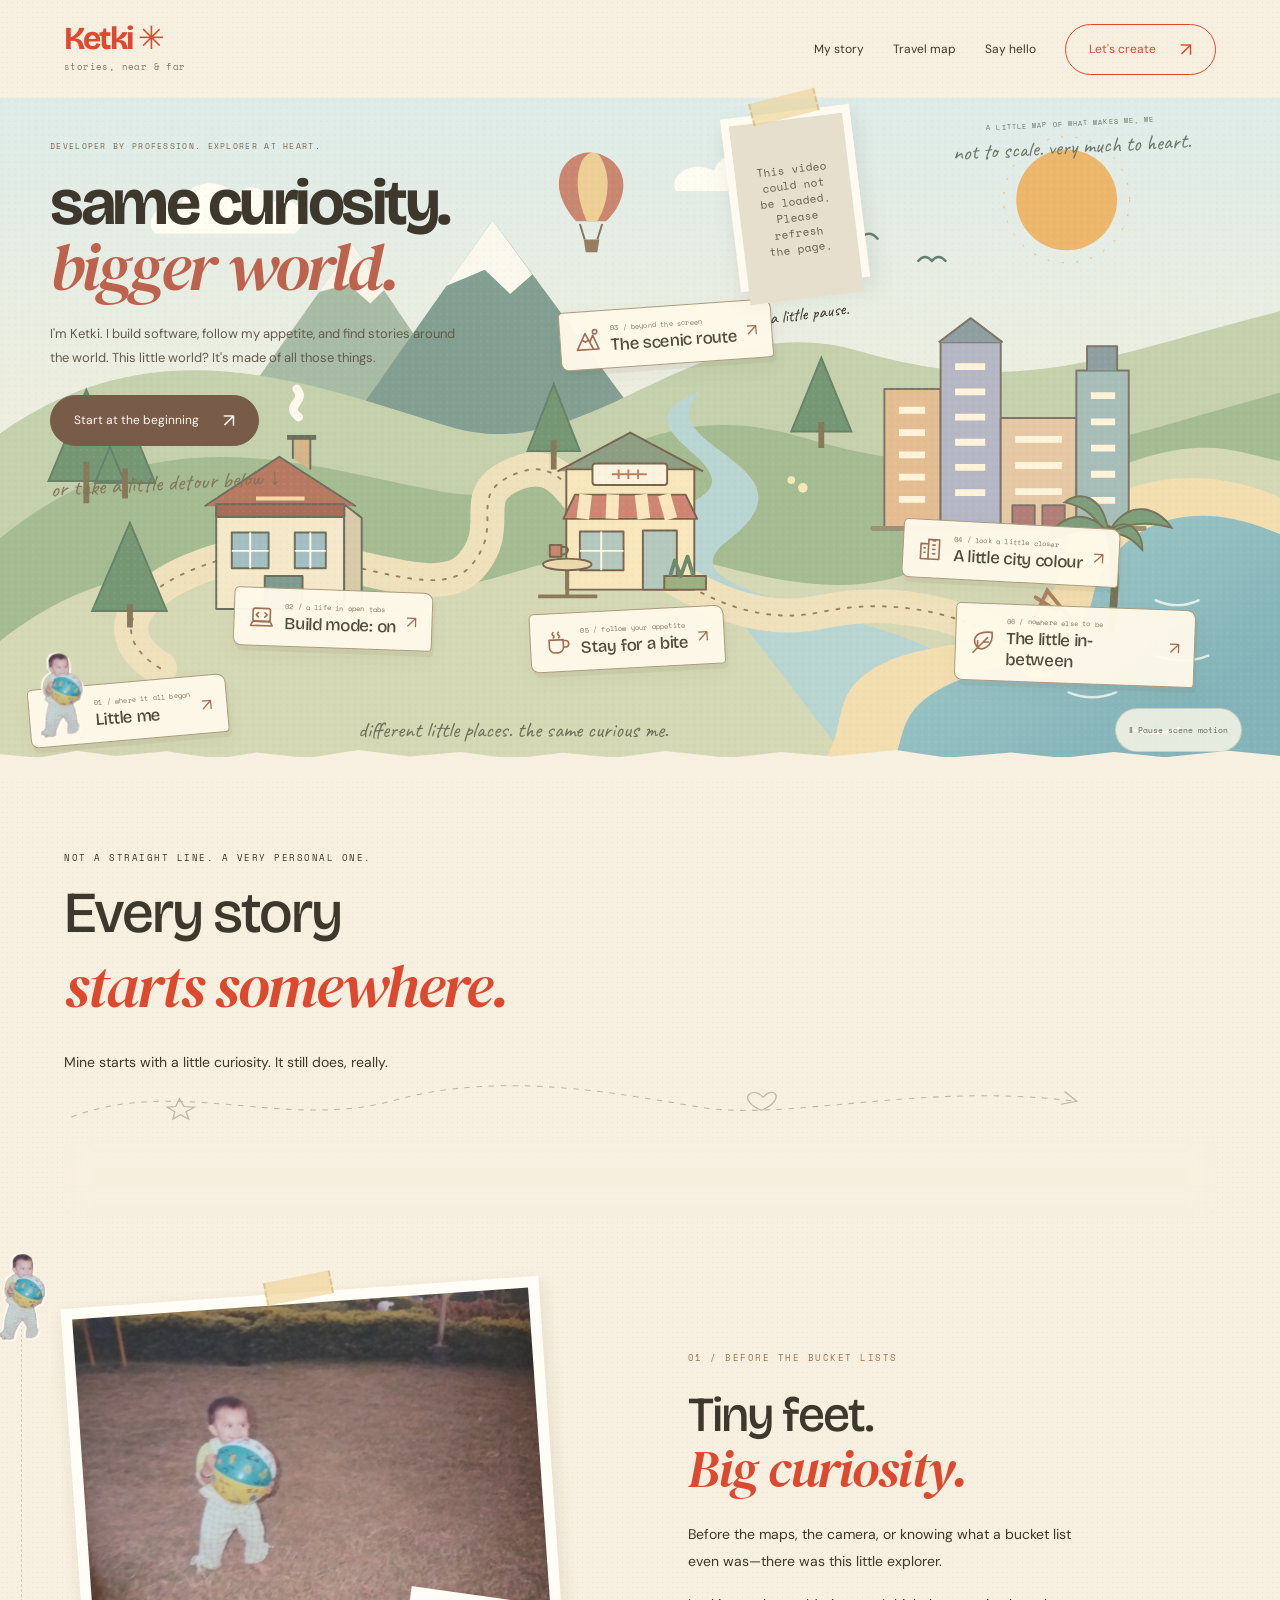
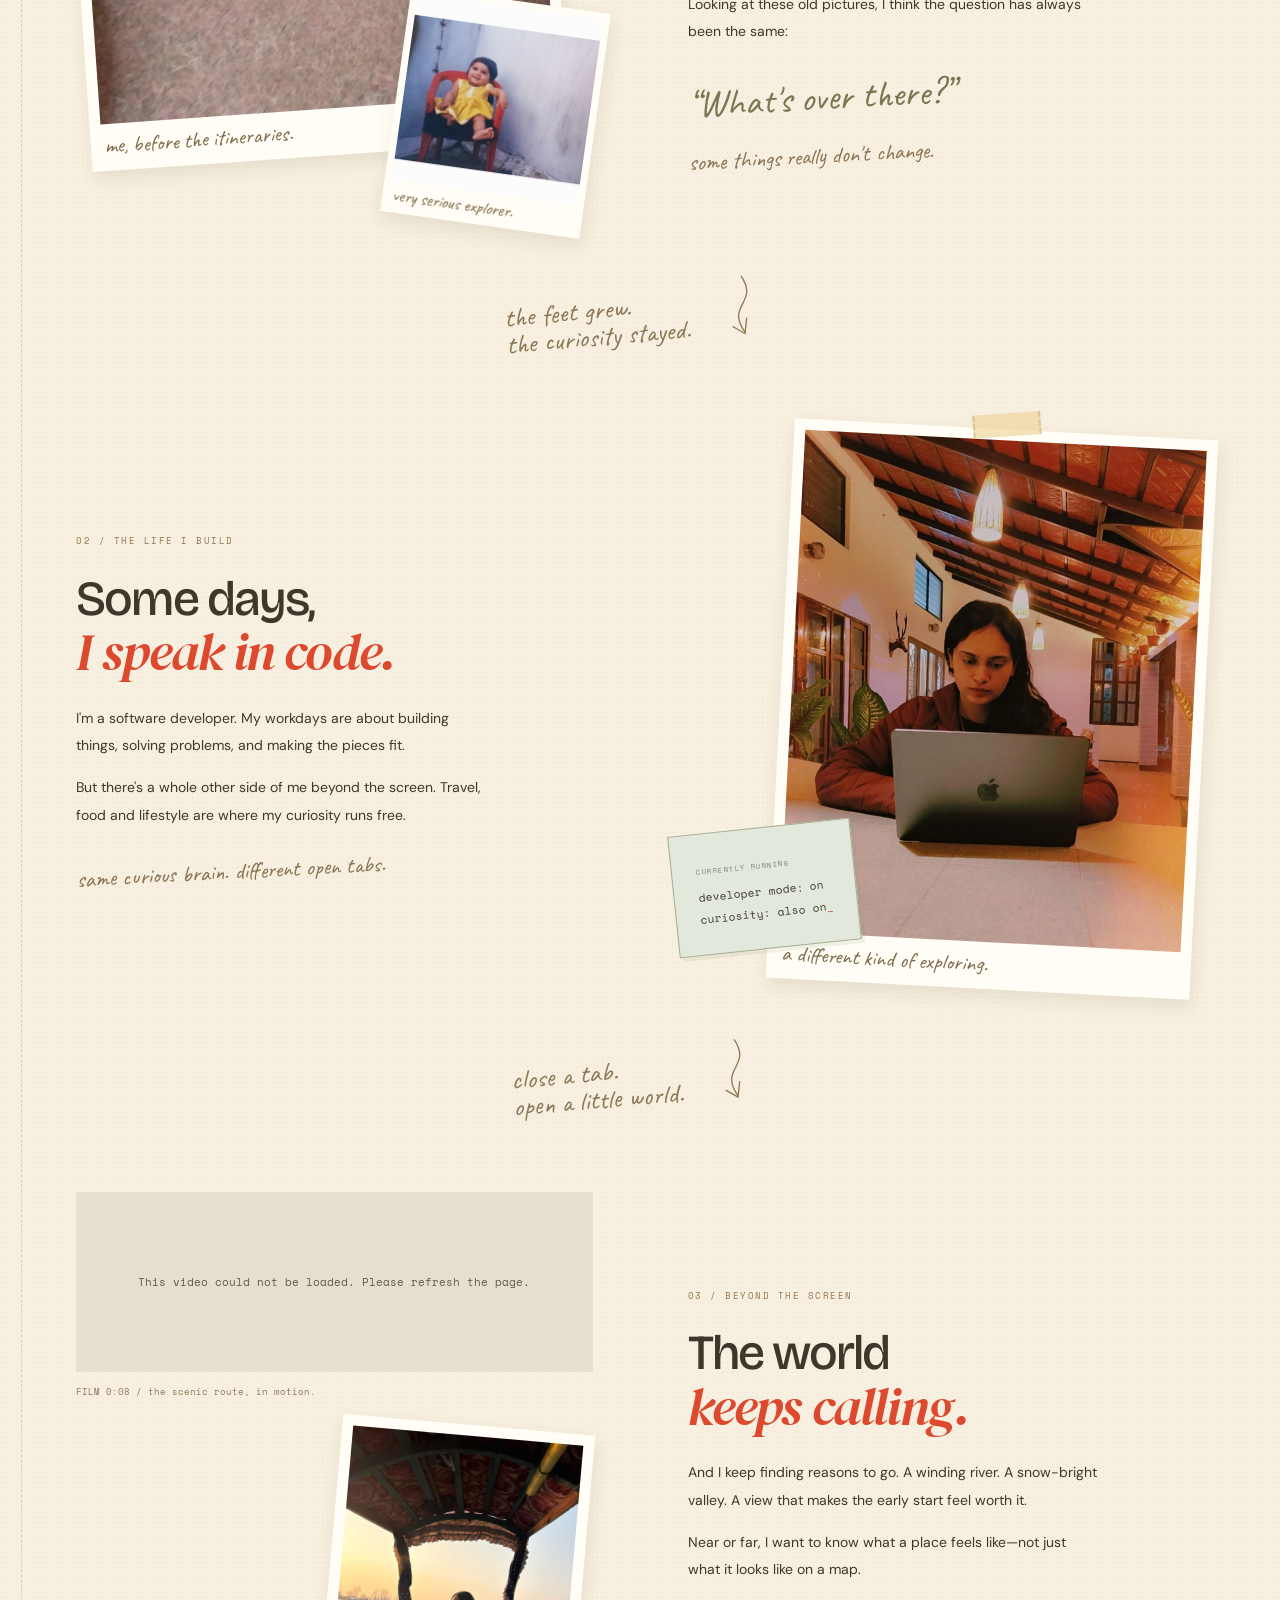
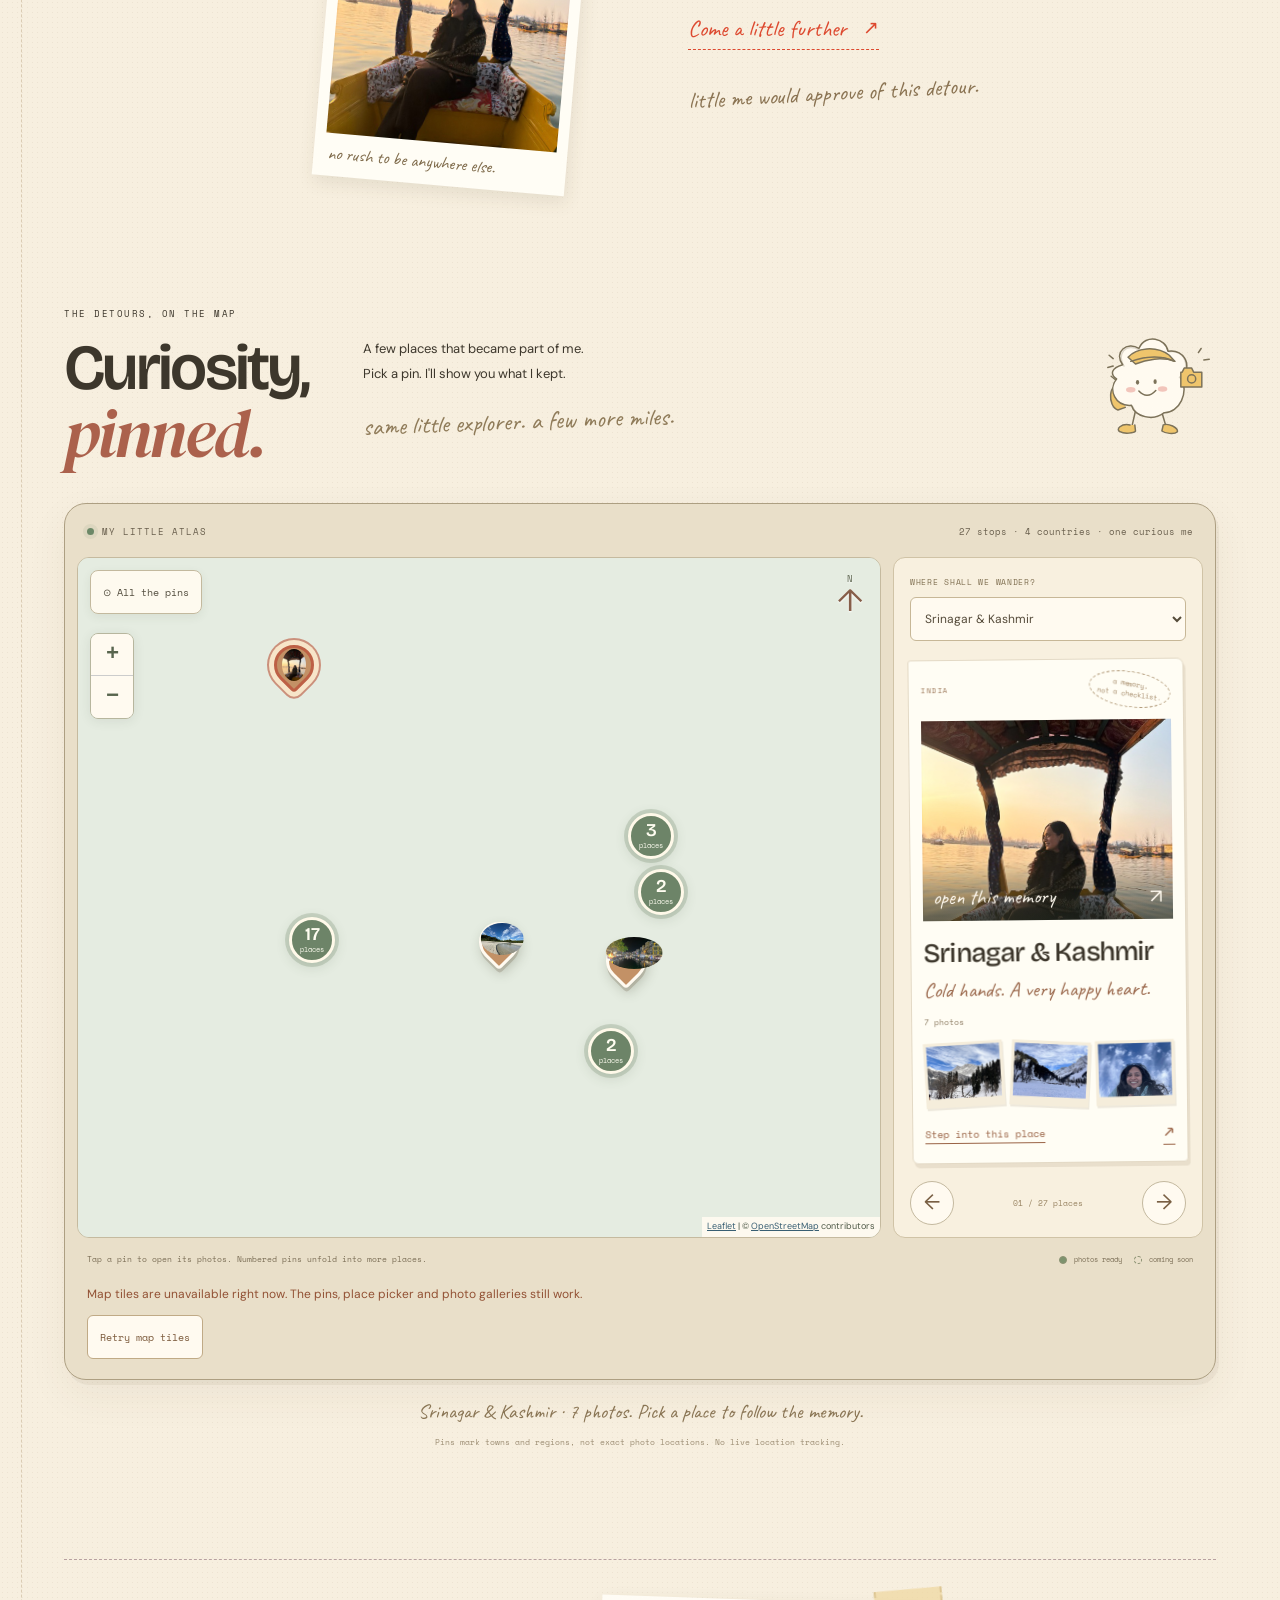
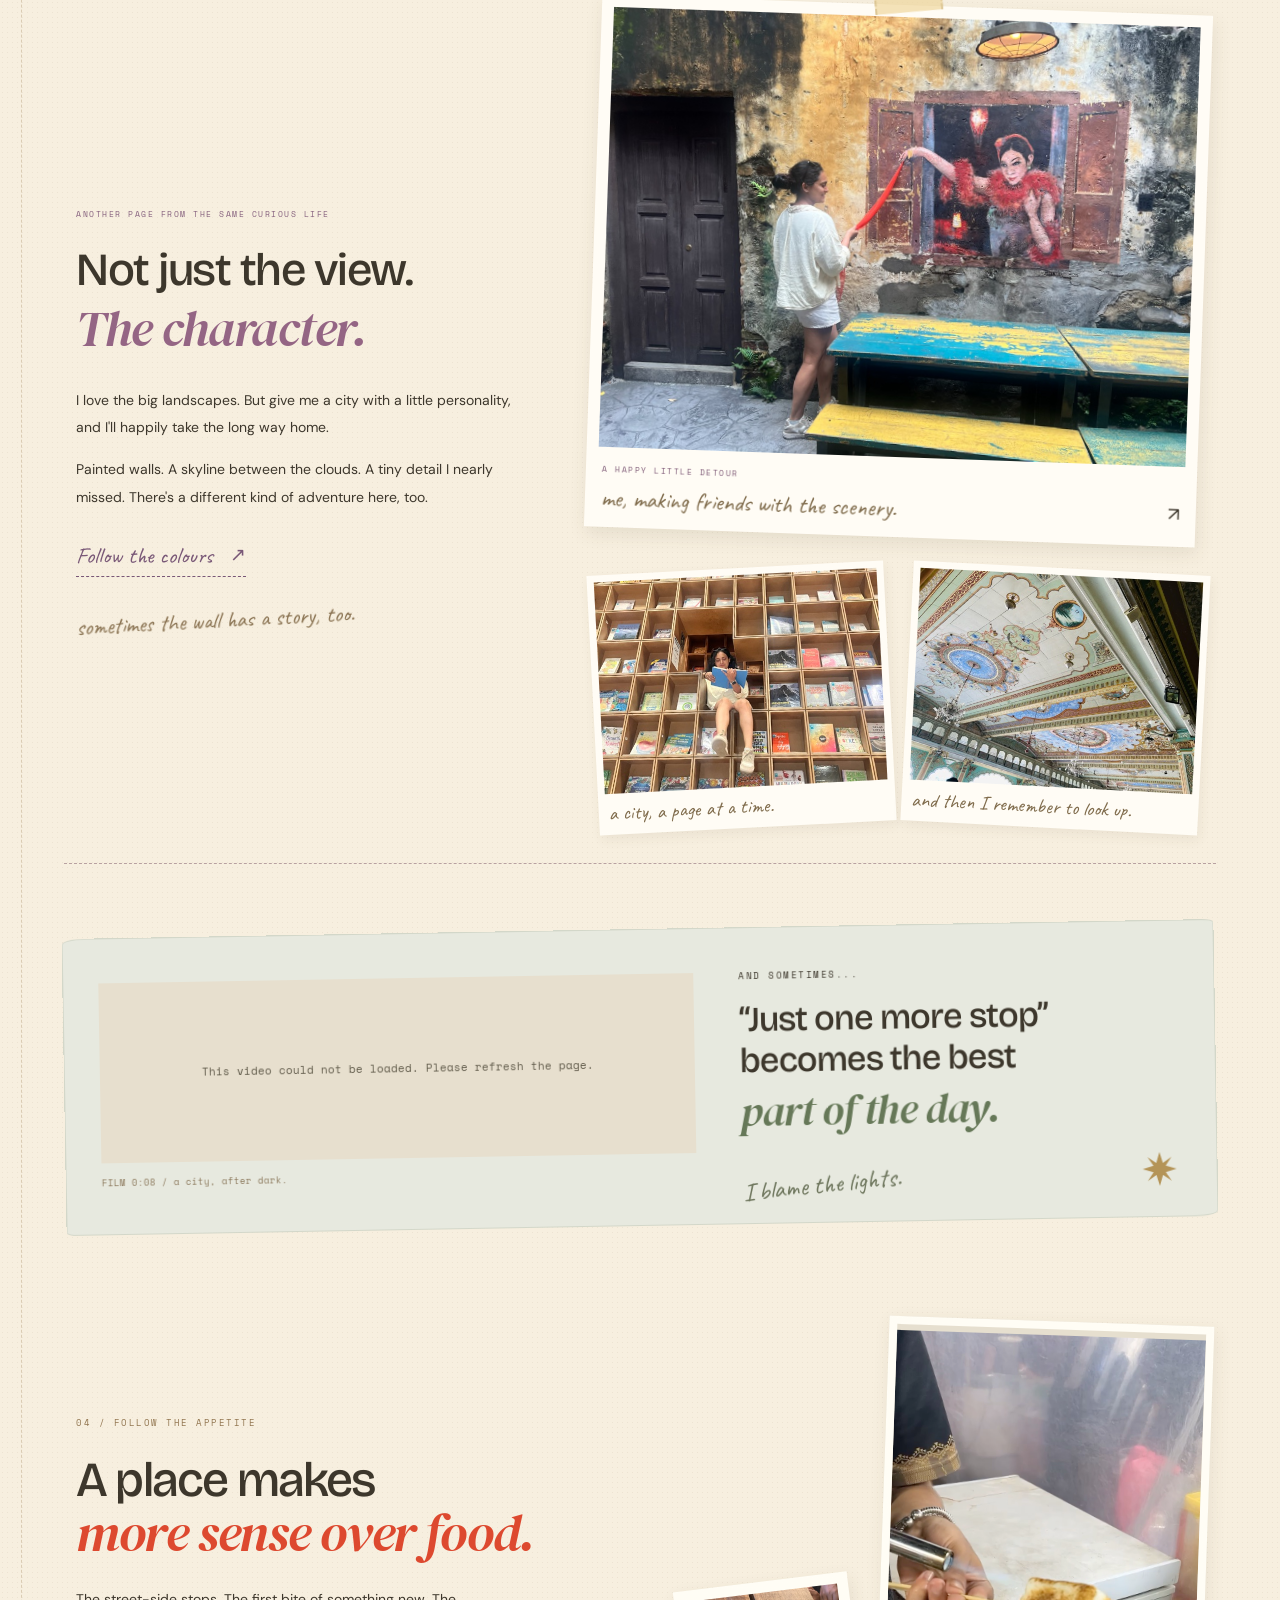
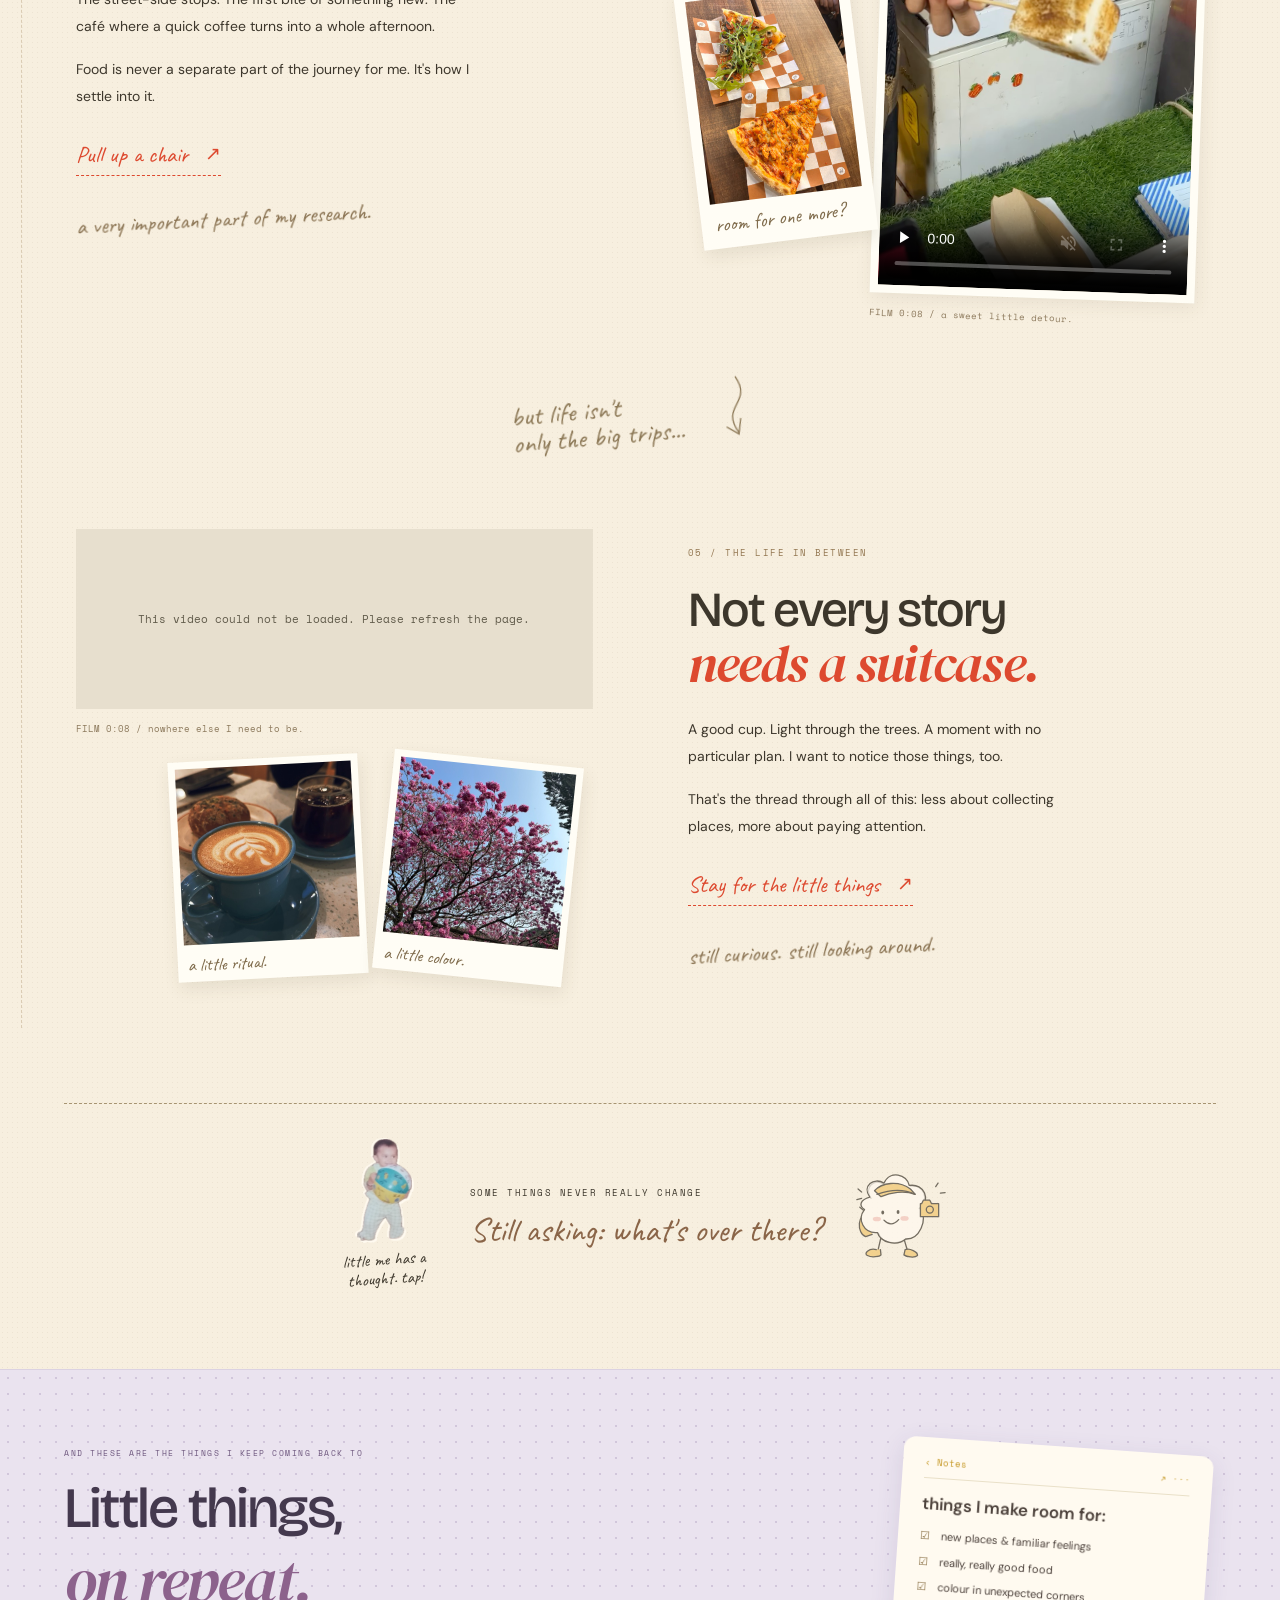
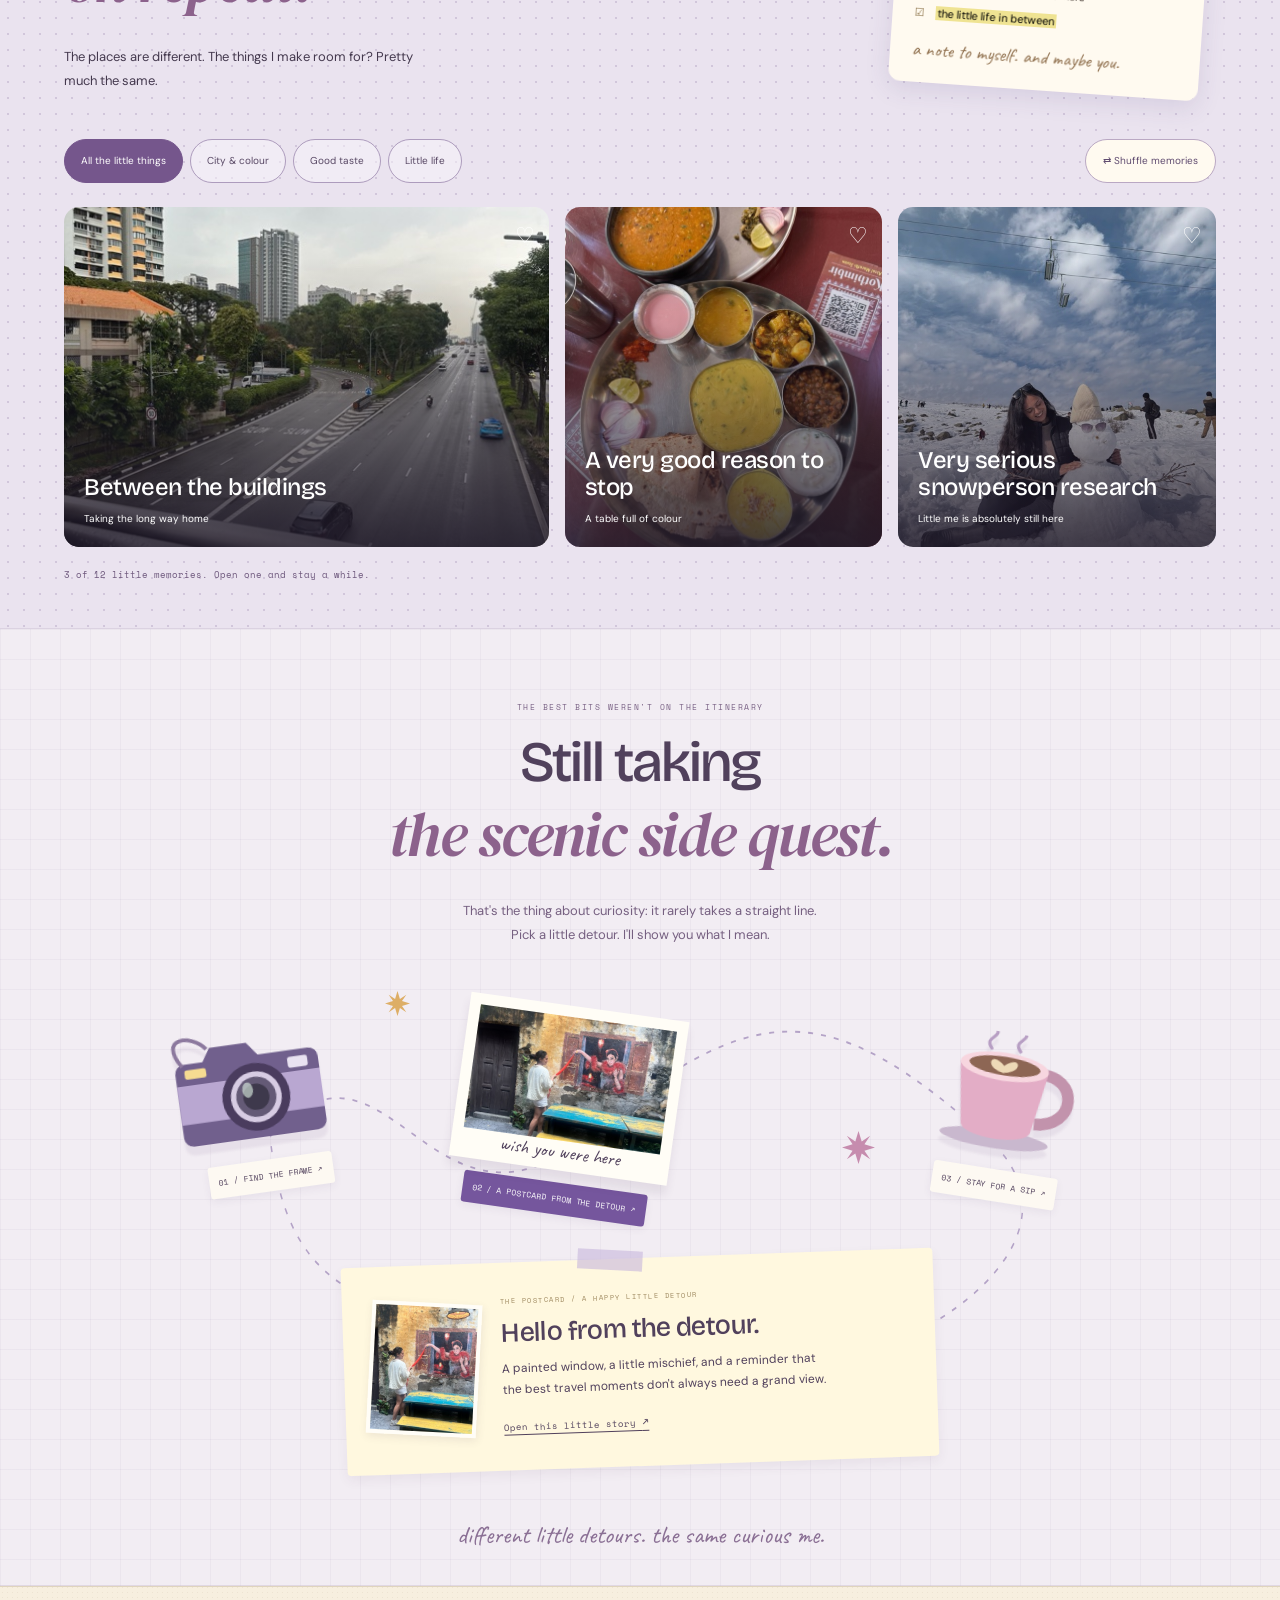
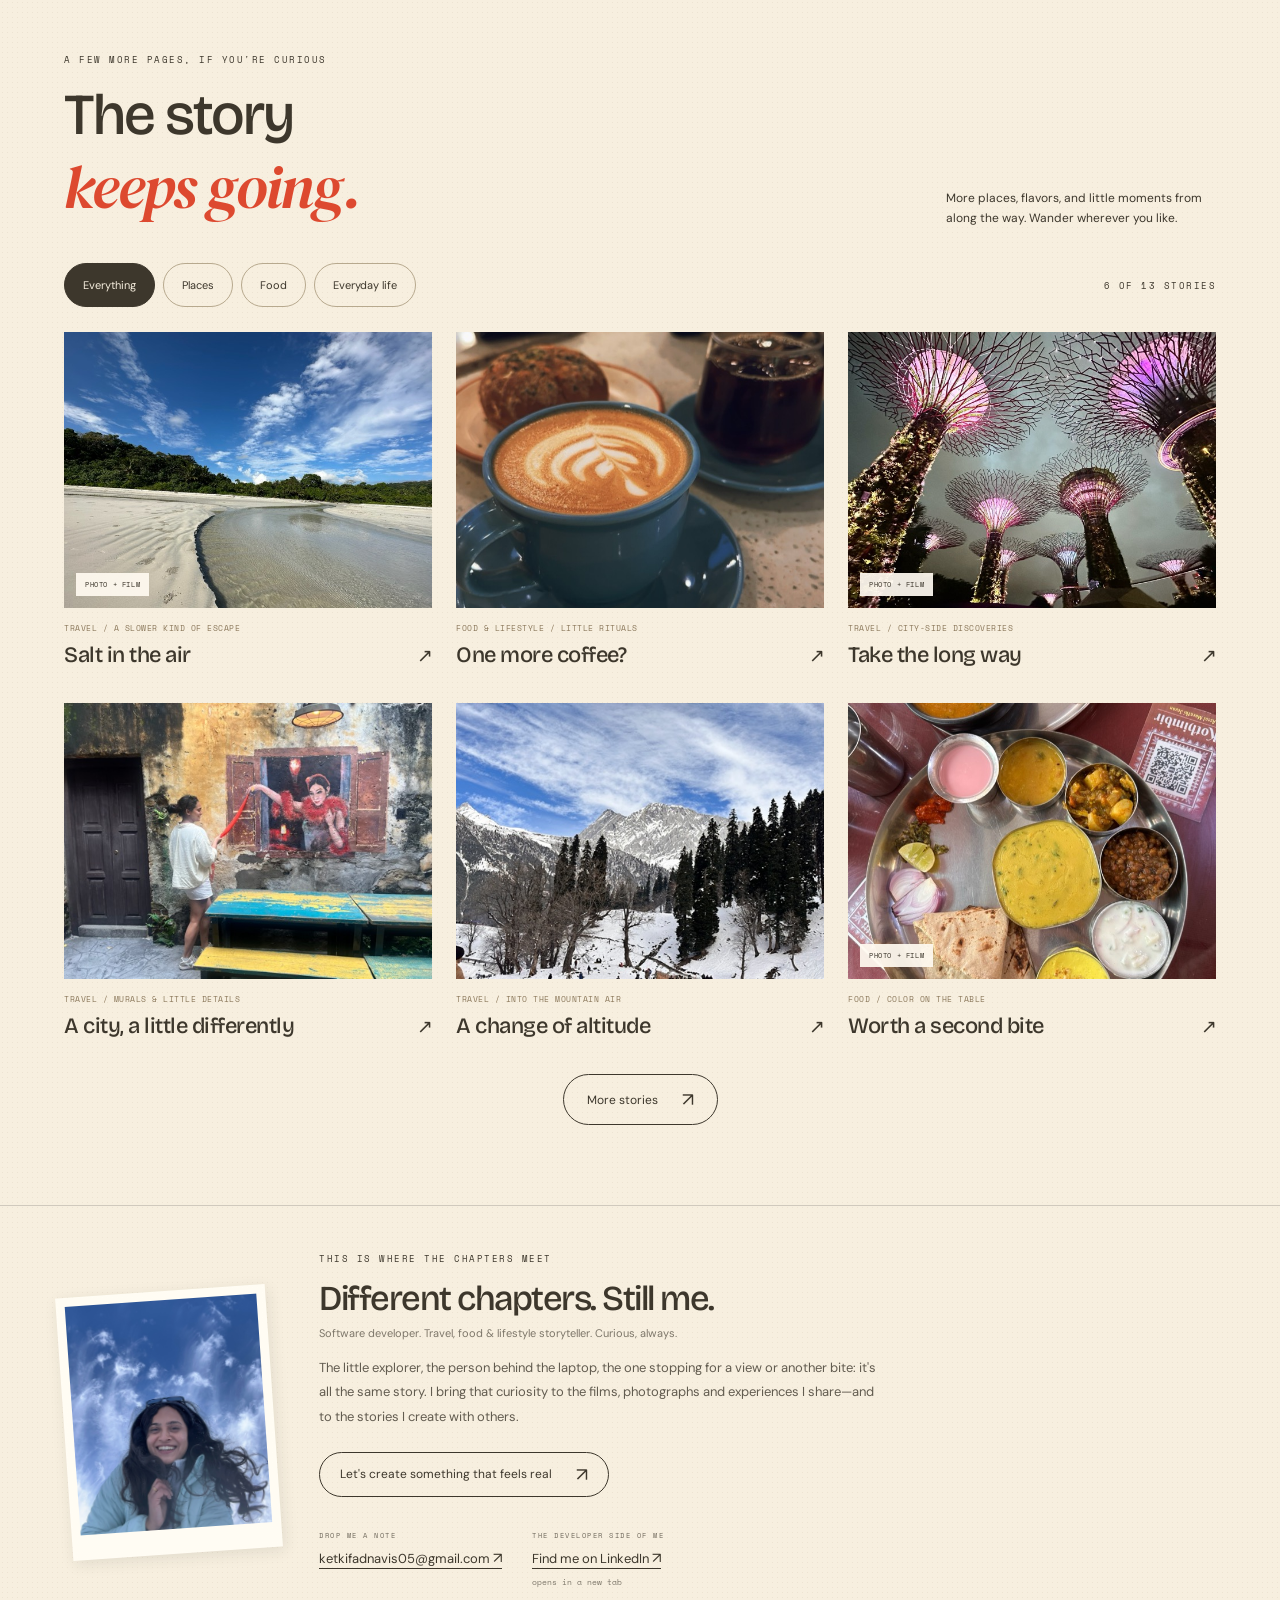
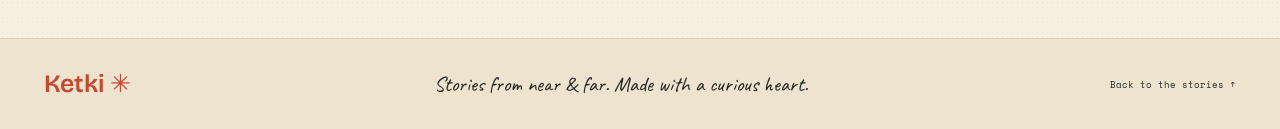
==== commit b9c3ec34: "Add a destination atlas with place-specific photo journals Integrate 27 visited stops, photo pins an" ====
--- a/index.html
+++ b/index.html
@@ -10,13 +10,19 @@
     <link rel="preconnect" href="https://fonts.googleapis.com">
     <link rel="preconnect" href="https://fonts.gstatic.com" crossorigin>
     <link href="https://fonts.googleapis.com/css2?family=Bricolage+Grotesque:opsz,wght@12..96,400;12..96,500;12..96,600;12..96,700;12..96,800&family=Caveat:wght@500;600&family=DM+Sans:wght@400;500;600;700&family=DM+Serif+Display:ital@0;1&family=Space+Mono:wght@400;700&display=swap" rel="stylesheet">
-    <link rel="stylesheet" href="styles.css?v=20261015-4">
+    <link rel="stylesheet" href="assets/vendor/leaflet/leaflet.css">
+    <link rel="stylesheet" href="assets/vendor/markercluster/MarkerCluster.css">
+    <link rel="stylesheet" href="styles.css?v=20261015-5">
     <script src="photo-data.js" defer></script>
     <script src="life-data.js" defer></script>
     <script src="city-data.js?v=20261015-2" defer></script>
     <script src="backup-data.js?v=20261015-3" defer></script>
+    <script src="atlas-data.js?v=20261015-5" defer></script>
     <script src="video-data.js" defer></script>
-    <script src="app.js?v=20261015-4" defer></script>
+    <script src="assets/vendor/leaflet/leaflet.js" defer></script>
+    <script src="assets/vendor/markercluster/leaflet.markercluster.js" defer></script>
+    <script src="atlas.js?v=20261015-5" defer></script>
+    <script src="app.js?v=20261015-5" defer></script>
   </head>
   <body>
     <a class="skip-link" href="#portfolio">Skip to portfolio</a>
--- a/assets/vendor/leaflet/leaflet.css
+++ b/assets/vendor/leaflet/leaflet.css
@@ -0,0 +1,661 @@
+/* required styles */
+
+.leaflet-pane,
+.leaflet-tile,
+.leaflet-marker-icon,
+.leaflet-marker-shadow,
+.leaflet-tile-container,
+.leaflet-pane > svg,
+.leaflet-pane > canvas,
+.leaflet-zoom-box,
+.leaflet-image-layer,
+.leaflet-layer {
+	position: absolute;
+	left: 0;
+	top: 0;
+	}
+.leaflet-container {
+	overflow: hidden;
+	}
+.leaflet-tile,
+.leaflet-marker-icon,
+.leaflet-marker-shadow {
+	-webkit-user-select: none;
+	   -moz-user-select: none;
+	        user-select: none;
+	  -webkit-user-drag: none;
+	}
+/* Prevents IE11 from highlighting tiles in blue */
+.leaflet-tile::selection {
+	background: transparent;
+}
+/* Safari renders non-retina tile on retina better with this, but Chrome is worse */
+.leaflet-safari .leaflet-tile {
+	image-rendering: -webkit-optimize-contrast;
+	}
+/* hack that prevents hw layers "stretching" when loading new tiles */
+.leaflet-safari .leaflet-tile-container {
+	width: 1600px;
+	height: 1600px;
+	-webkit-transform-origin: 0 0;
+	}
+.leaflet-marker-icon,
+.leaflet-marker-shadow {
+	display: block;
+	}
+/* .leaflet-container svg: reset svg max-width decleration shipped in Joomla! (joomla.org) 3.x */
+/* .leaflet-container img: map is broken in FF if you have max-width: 100% on tiles */
+.leaflet-container .leaflet-overlay-pane svg {
+	max-width: none !important;
+	max-height: none !important;
+	}
+.leaflet-container .leaflet-marker-pane img,
+.leaflet-container .leaflet-shadow-pane img,
+.leaflet-container .leaflet-tile-pane img,
+.leaflet-container img.leaflet-image-layer,
+.leaflet-container .leaflet-tile {
+	max-width: none !important;
+	max-height: none !important;
+	width: auto;
+	padding: 0;
+	}
+
+.leaflet-container img.leaflet-tile {
+	/* See: https://bugs.chromium.org/p/chromium/issues/detail?id=600120 */
+	mix-blend-mode: plus-lighter;
+}
+
+.leaflet-container.leaflet-touch-zoom {
+	-ms-touch-action: pan-x pan-y;
+	touch-action: pan-x pan-y;
+	}
+.leaflet-container.leaflet-touch-drag {
+	-ms-touch-action: pinch-zoom;
+	/* Fallback for FF which doesn't support pinch-zoom */
+	touch-action: none;
+	touch-action: pinch-zoom;
+}
+.leaflet-container.leaflet-touch-drag.leaflet-touch-zoom {
+	-ms-touch-action: none;
+	touch-action: none;
+}
+.leaflet-container {
+	-webkit-tap-highlight-color: transparent;
+}
+.leaflet-container a {
+	-webkit-tap-highlight-color: rgba(51, 181, 229, 0.4);
+}
+.leaflet-tile {
+	filter: inherit;
+	visibility: hidden;
+	}
+.leaflet-tile-loaded {
+	visibility: inherit;
+	}
+.leaflet-zoom-box {
+	width: 0;
+	height: 0;
+	-moz-box-sizing: border-box;
+	     box-sizing: border-box;
+	z-index: 800;
+	}
+/* workaround for https://bugzilla.mozilla.org/show_bug.cgi?id=888319 */
+.leaflet-overlay-pane svg {
+	-moz-user-select: none;
+	}
+
+.leaflet-pane         { z-index: 400; }
+
+.leaflet-tile-pane    { z-index: 200; }
+.leaflet-overlay-pane { z-index: 400; }
+.leaflet-shadow-pane  { z-index: 500; }
+.leaflet-marker-pane  { z-index: 600; }
+.leaflet-tooltip-pane   { z-index: 650; }
+.leaflet-popup-pane   { z-index: 700; }
+
+.leaflet-map-pane canvas { z-index: 100; }
+.leaflet-map-pane svg    { z-index: 200; }
+
+.leaflet-vml-shape {
+	width: 1px;
+	height: 1px;
+	}
+.lvml {
+	behavior: url(#default#VML);
+	display: inline-block;
+	position: absolute;
+	}
+
+
+/* control positioning */
+
+.leaflet-control {
+	position: relative;
+	z-index: 800;
+	pointer-events: visiblePainted; /* IE 9-10 doesn't have auto */
+	pointer-events: auto;
+	}
+.leaflet-top,
+.leaflet-bottom {
+	position: absolute;
+	z-index: 1000;
+	pointer-events: none;
+	}
+.leaflet-top {
+	top: 0;
+	}
+.leaflet-right {
+	right: 0;
+	}
+.leaflet-bottom {
+	bottom: 0;
+	}
+.leaflet-left {
+	left: 0;
+	}
+.leaflet-control {
+	float: left;
+	clear: both;
+	}
+.leaflet-right .leaflet-control {
+	float: right;
+	}
+.leaflet-top .leaflet-control {
+	margin-top: 10px;
+	}
+.leaflet-bottom .leaflet-control {
+	margin-bottom: 10px;
+	}
+.leaflet-left .leaflet-control {
+	margin-left: 10px;
+	}
+.leaflet-right .leaflet-control {
+	margin-right: 10px;
+	}
+
+
+/* zoom and fade animations */
+
+.leaflet-fade-anim .leaflet-popup {
+	opacity: 0;
+	-webkit-transition: opacity 0.2s linear;
+	   -moz-transition: opacity 0.2s linear;
+	        transition: opacity 0.2s linear;
+	}
+.leaflet-fade-anim .leaflet-map-pane .leaflet-popup {
+	opacity: 1;
+	}
+.leaflet-zoom-animated {
+	-webkit-transform-origin: 0 0;
+	    -ms-transform-origin: 0 0;
+	        transform-origin: 0 0;
+	}
+svg.leaflet-zoom-animated {
+	will-change: transform;
+}
+
+.leaflet-zoom-anim .leaflet-zoom-animated {
+	-webkit-transition: -webkit-transform 0.25s cubic-bezier(0,0,0.25,1);
+	   -moz-transition:    -moz-transform 0.25s cubic-bezier(0,0,0.25,1);
+	        transition:         transform 0.25s cubic-bezier(0,0,0.25,1);
+	}
+.leaflet-zoom-anim .leaflet-tile,
+.leaflet-pan-anim .leaflet-tile {
+	-webkit-transition: none;
+	   -moz-transition: none;
+	        transition: none;
+	}
+
+.leaflet-zoom-anim .leaflet-zoom-hide {
+	visibility: hidden;
+	}
+
+
+/* cursors */
+
+.leaflet-interactive {
+	cursor: pointer;
+	}
+.leaflet-grab {
+	cursor: -webkit-grab;
+	cursor:    -moz-grab;
+	cursor:         grab;
+	}
+.leaflet-crosshair,
+.leaflet-crosshair .leaflet-interactive {
+	cursor: crosshair;
+	}
+.leaflet-popup-pane,
+.leaflet-control {
+	cursor: auto;
+	}
+.leaflet-dragging .leaflet-grab,
+.leaflet-dragging .leaflet-grab .leaflet-interactive,
+.leaflet-dragging .leaflet-marker-draggable {
+	cursor: move;
+	cursor: -webkit-grabbing;
+	cursor:    -moz-grabbing;
+	cursor:         grabbing;
+	}
+
+/* marker & overlays interactivity */
+.leaflet-marker-icon,
+.leaflet-marker-shadow,
+.leaflet-image-layer,
+.leaflet-pane > svg path,
+.leaflet-tile-container {
+	pointer-events: none;
+	}
+
+.leaflet-marker-icon.leaflet-interactive,
+.leaflet-image-layer.leaflet-interactive,
+.leaflet-pane > svg path.leaflet-interactive,
+svg.leaflet-image-layer.leaflet-interactive path {
+	pointer-events: visiblePainted; /* IE 9-10 doesn't have auto */
+	pointer-events: auto;
+	}
+
+/* visual tweaks */
+
+.leaflet-container {
+	background: #ddd;
+	outline-offset: 1px;
+	}
+.leaflet-container a {
+	color: #0078A8;
+	}
+.leaflet-zoom-box {
+	border: 2px dotted #38f;
+	background: rgba(255,255,255,0.5);
+	}
+
+
+/* general typography */
+.leaflet-container {
+	font-family: "Helvetica Neue", Arial, Helvetica, sans-serif;
+	font-size: 12px;
+	font-size: 0.75rem;
+	line-height: 1.5;
+	}
+
+
+/* general toolbar styles */
+
+.leaflet-bar {
+	box-shadow: 0 1px 5px rgba(0,0,0,0.65);
+	border-radius: 4px;
+	}
+.leaflet-bar a {
+	background-color: #fff;
+	border-bottom: 1px solid #ccc;
+	width: 26px;
+	height: 26px;
+	line-height: 26px;
+	display: block;
+	text-align: center;
+	text-decoration: none;
+	color: black;
+	}
+.leaflet-bar a,
+.leaflet-control-layers-toggle {
+	background-position: 50% 50%;
+	background-repeat: no-repeat;
+	display: block;
+	}
+.leaflet-bar a:hover,
+.leaflet-bar a:focus {
+	background-color: #f4f4f4;
+	}
+.leaflet-bar a:first-child {
+	border-top-left-radius: 4px;
+	border-top-right-radius: 4px;
+	}
+.leaflet-bar a:last-child {
+	border-bottom-left-radius: 4px;
+	border-bottom-right-radius: 4px;
+	border-bottom: none;
+	}
+.leaflet-bar a.leaflet-disabled {
+	cursor: default;
+	background-color: #f4f4f4;
+	color: #bbb;
+	}
+
+.leaflet-touch .leaflet-bar a {
+	width: 30px;
+	height: 30px;
+	line-height: 30px;
+	}
+.leaflet-touch .leaflet-bar a:first-child {
+	border-top-left-radius: 2px;
+	border-top-right-radius: 2px;
+	}
+.leaflet-touch .leaflet-bar a:last-child {
+	border-bottom-left-radius: 2px;
+	border-bottom-right-radius: 2px;
+	}
+
+/* zoom control */
+
+.leaflet-control-zoom-in,
+.leaflet-control-zoom-out {
+	font: bold 18px 'Lucida Console', Monaco, monospace;
+	text-indent: 1px;
+	}
+
+.leaflet-touch .leaflet-control-zoom-in, .leaflet-touch .leaflet-control-zoom-out  {
+	font-size: 22px;
+	}
+
+
+/* layers control */
+
+.leaflet-control-layers {
+	box-shadow: 0 1px 5px rgba(0,0,0,0.4);
+	background: #fff;
+	border-radius: 5px;
+	}
+.leaflet-control-layers-toggle {
+	background-image: url(images/layers.png);
+	width: 36px;
+	height: 36px;
+	}
+.leaflet-retina .leaflet-control-layers-toggle {
+	background-image: url(images/layers-2x.png);
+	background-size: 26px 26px;
+	}
+.leaflet-touch .leaflet-control-layers-toggle {
+	width: 44px;
+	height: 44px;
+	}
+.leaflet-control-layers .leaflet-control-layers-list,
+.leaflet-control-layers-expanded .leaflet-control-layers-toggle {
+	display: none;
+	}
+.leaflet-control-layers-expanded .leaflet-control-layers-list {
+	display: block;
+	position: relative;
+	}
+.leaflet-control-layers-expanded {
+	padding: 6px 10px 6px 6px;
+	color: #333;
+	background: #fff;
+	}
+.leaflet-control-layers-scrollbar {
+	overflow-y: scroll;
+	overflow-x: hidden;
+	padding-right: 5px;
+	}
+.leaflet-control-layers-selector {
+	margin-top: 2px;
+	position: relative;
+	top: 1px;
+	}
+.leaflet-control-layers label {
+	display: block;
+	font-size: 13px;
+	font-size: 1.08333em;
+	}
+.leaflet-control-layers-separator {
+	height: 0;
+	border-top: 1px solid #ddd;
+	margin: 5px -10px 5px -6px;
+	}
+
+/* Default icon URLs */
+.leaflet-default-icon-path { /* used only in path-guessing heuristic, see L.Icon.Default */
+	background-image: url(images/marker-icon.png);
+	}
+
+
+/* attribution and scale controls */
+
+.leaflet-container .leaflet-control-attribution {
+	background: #fff;
+	background: rgba(255, 255, 255, 0.8);
+	margin: 0;
+	}
+.leaflet-control-attribution,
+.leaflet-control-scale-line {
+	padding: 0 5px;
+	color: #333;
+	line-height: 1.4;
+	}
+.leaflet-control-attribution a {
+	text-decoration: none;
+	}
+.leaflet-control-attribution a:hover,
+.leaflet-control-attribution a:focus {
+	text-decoration: underline;
+	}
+.leaflet-attribution-flag {
+	display: inline !important;
+	vertical-align: baseline !important;
+	width: 1em;
+	height: 0.6669em;
+	}
+.leaflet-left .leaflet-control-scale {
+	margin-left: 5px;
+	}
+.leaflet-bottom .leaflet-control-scale {
+	margin-bottom: 5px;
+	}
+.leaflet-control-scale-line {
+	border: 2px solid #777;
+	border-top: none;
+	line-height: 1.1;
+	padding: 2px 5px 1px;
+	white-space: nowrap;
+	-moz-box-sizing: border-box;
+	     box-sizing: border-box;
+	background: rgba(255, 255, 255, 0.8);
+	text-shadow: 1px 1px #fff;
+	}
+.leaflet-control-scale-line:not(:first-child) {
+	border-top: 2px solid #777;
+	border-bottom: none;
+	margin-top: -2px;
+	}
+.leaflet-control-scale-line:not(:first-child):not(:last-child) {
+	border-bottom: 2px solid #777;
+	}
+
+.leaflet-touch .leaflet-control-attribution,
+.leaflet-touch .leaflet-control-layers,
+.leaflet-touch .leaflet-bar {
+	box-shadow: none;
+	}
+.leaflet-touch .leaflet-control-layers,
+.leaflet-touch .leaflet-bar {
+	border: 2px solid rgba(0,0,0,0.2);
+	background-clip: padding-box;
+	}
+
+
+/* popup */
+
+.leaflet-popup {
+	position: absolute;
+	text-align: center;
+	margin-bottom: 20px;
+	}
+.leaflet-popup-content-wrapper {
+	padding: 1px;
+	text-align: left;
+	border-radius: 12px;
+	}
+.leaflet-popup-content {
+	margin: 13px 24px 13px 20px;
+	line-height: 1.3;
+	font-size: 13px;
+	font-size: 1.08333em;
+	min-height: 1px;
+	}
+.leaflet-popup-content p {
+	margin: 17px 0;
+	margin: 1.3em 0;
+	}
+.leaflet-popup-tip-container {
+	width: 40px;
+	height: 20px;
+	position: absolute;
+	left: 50%;
+	margin-top: -1px;
+	margin-left: -20px;
+	overflow: hidden;
+	pointer-events: none;
+	}
+.leaflet-popup-tip {
+	width: 17px;
+	height: 17px;
+	padding: 1px;
+
+	margin: -10px auto 0;
+	pointer-events: auto;
+
+	-webkit-transform: rotate(45deg);
+	   -moz-transform: rotate(45deg);
+	    -ms-transform: rotate(45deg);
+	        transform: rotate(45deg);
+	}
+.leaflet-popup-content-wrapper,
+.leaflet-popup-tip {
+	background: white;
+	color: #333;
+	box-shadow: 0 3px 14px rgba(0,0,0,0.4);
+	}
+.leaflet-container a.leaflet-popup-close-button {
+	position: absolute;
+	top: 0;
+	right: 0;
+	border: none;
+	text-align: center;
+	width: 24px;
+	height: 24px;
+	font: 16px/24px Tahoma, Verdana, sans-serif;
+	color: #757575;
+	text-decoration: none;
+	background: transparent;
+	}
+.leaflet-container a.leaflet-popup-close-button:hover,
+.leaflet-container a.leaflet-popup-close-button:focus {
+	color: #585858;
+	}
+.leaflet-popup-scrolled {
+	overflow: auto;
+	}
+
+.leaflet-oldie .leaflet-popup-content-wrapper {
+	-ms-zoom: 1;
+	}
+.leaflet-oldie .leaflet-popup-tip {
+	width: 24px;
+	margin: 0 auto;
+
+	-ms-filter: "progid:DXImageTransform.Microsoft.Matrix(M11=0.70710678, M12=0.70710678, M21=-0.70710678, M22=0.70710678)";
+	filter: progid:DXImageTransform.Microsoft.Matrix(M11=0.70710678, M12=0.70710678, M21=-0.70710678, M22=0.70710678);
+	}
+
+.leaflet-oldie .leaflet-control-zoom,
+.leaflet-oldie .leaflet-control-layers,
+.leaflet-oldie .leaflet-popup-content-wrapper,
+.leaflet-oldie .leaflet-popup-tip {
+	border: 1px solid #999;
+	}
+
+
+/* div icon */
+
+.leaflet-div-icon {
+	background: #fff;
+	border: 1px solid #666;
+	}
+
+
+/* Tooltip */
+/* Base styles for the element that has a tooltip */
+.leaflet-tooltip {
+	position: absolute;
+	padding: 6px;
+	background-color: #fff;
+	border: 1px solid #fff;
+	border-radius: 3px;
+	color: #222;
+	white-space: nowrap;
+	-webkit-user-select: none;
+	-moz-user-select: none;
+	-ms-user-select: none;
+	user-select: none;
+	pointer-events: none;
+	box-shadow: 0 1px 3px rgba(0,0,0,0.4);
+	}
+.leaflet-tooltip.leaflet-interactive {
+	cursor: pointer;
+	pointer-events: auto;
+	}
+.leaflet-tooltip-top:before,
+.leaflet-tooltip-bottom:before,
+.leaflet-tooltip-left:before,
+.leaflet-tooltip-right:before {
+	position: absolute;
+	pointer-events: none;
+	border: 6px solid transparent;
+	background: transparent;
+	content: "";
+	}
+
+/* Directions */
+
+.leaflet-tooltip-bottom {
+	margin-top: 6px;
+}
+.leaflet-tooltip-top {
+	margin-top: -6px;
+}
+.leaflet-tooltip-bottom:before,
+.leaflet-tooltip-top:before {
+	left: 50%;
+	margin-left: -6px;
+	}
+.leaflet-tooltip-top:before {
+	bottom: 0;
+	margin-bottom: -12px;
+	border-top-color: #fff;
+	}
+.leaflet-tooltip-bottom:before {
+	top: 0;
+	margin-top: -12px;
+	margin-left: -6px;
+	border-bottom-color: #fff;
+	}
+.leaflet-tooltip-left {
+	margin-left: -6px;
+}
+.leaflet-tooltip-right {
+	margin-left: 6px;
+}
+.leaflet-tooltip-left:before,
+.leaflet-tooltip-right:before {
+	top: 50%;
+	margin-top: -6px;
+	}
+.leaflet-tooltip-left:before {
+	right: 0;
+	margin-right: -12px;
+	border-left-color: #fff;
+	}
+.leaflet-tooltip-right:before {
+	left: 0;
+	margin-left: -12px;
+	border-right-color: #fff;
+	}
+
+/* Printing */
+
+@media print {
+	/* Prevent printers from removing background-images of controls. */
+	.leaflet-control {
+		-webkit-print-color-adjust: exact;
+		print-color-adjust: exact;
+		}
+	}
--- a/assets/vendor/markercluster/MarkerCluster.css
+++ b/assets/vendor/markercluster/MarkerCluster.css
@@ -0,0 +1,14 @@
+.leaflet-cluster-anim .leaflet-marker-icon, .leaflet-cluster-anim .leaflet-marker-shadow {
+	-webkit-transition: -webkit-transform 0.3s ease-out, opacity 0.3s ease-in;
+	-moz-transition: -moz-transform 0.3s ease-out, opacity 0.3s ease-in;
+	-o-transition: -o-transform 0.3s ease-out, opacity 0.3s ease-in;
+	transition: transform 0.3s ease-out, opacity 0.3s ease-in;
+}
+
+.leaflet-cluster-spider-leg {
+	/* stroke-dashoffset (duration and function) should match with leaflet-marker-icon transform in order to track it exactly */
+	-webkit-transition: -webkit-stroke-dashoffset 0.3s ease-out, -webkit-stroke-opacity 0.3s ease-in;
+	-moz-transition: -moz-stroke-dashoffset 0.3s ease-out, -moz-stroke-opacity 0.3s ease-in;
+	-o-transition: -o-stroke-dashoffset 0.3s ease-out, -o-stroke-opacity 0.3s ease-in;
+	transition: stroke-dashoffset 0.3s ease-out, stroke-opacity 0.3s ease-in;
+}
--- a/styles.css
+++ b/styles.css
@@ -1128,3 +1128,108 @@
   .world-cloud, .world-balloon { animation: none; }
   .world-stop, .chapter-map a { transition: none; }
 }
+
+/* A geographic atlas tucked into the illustrated story. */
+.travel-atlas { position: relative; margin: 50px 0 110px; scroll-margin-top: 112px; }
+.atlas-heading { display: flex; align-items: center; gap: 55px; margin-bottom: 35px; }
+.atlas-heading h3 { font: 600 64px/.98 var(--display); letter-spacing: -2.7px; margin: 15px 0 0; }
+.atlas-heading h3 em { font: italic 1.06em/1 var(--serif); color: #ab614c; }
+.atlas-heading > div:nth-child(2) { flex: 1; }
+.atlas-heading p { font: 13px/1.9 var(--sans); max-width: 330px; }
+.atlas-handwritten { display: block; font: 25px/1.3 var(--hand); color: #8f7b59; margin-top: 12px; transform: rotate(-2deg); }
+.atlas-heading > .travel-buddy { width: 115px; height: 120px; flex: 0 0 115px; color: #7c7259; }
+.atlas-device { isolation: isolate; border: 1px solid #ad9f82; border-radius: 22px; padding: 12px; background: #e9dfc9; box-shadow: 0 15px 40px #4a3e2310, 3px 5px 0 #79664412; }
+.atlas-topbar { display: flex; justify-content: space-between; align-items: center; gap: 15px; padding: 8px 10px 18px; font: 9px/1.7 var(--mono); color: #695f4d; }
+.atlas-signal { display: flex; align-items: center; gap: 8px; letter-spacing: 1px; }
+.atlas-signal i { width: 7px; height: 7px; border-radius: 50%; background: #6c8867; box-shadow: 0 0 0 4px #6c88671a; }
+.atlas-layout { display: grid; grid-template-columns: minmax(0, 1fr) 310px; gap: 12px; }
+.atlas-map-stage { position: relative; isolation: isolate; min-width: 0; min-height: 640px; border: 1px solid #c5ba9f; border-radius: 12px; overflow: hidden; background: #e7eddf; }
+.atlas-map { position: absolute; inset: 0; height: 100%; width: 100%; background: #e5ece1; font-family: var(--sans); }
+.atlas-map-placeholder { position: absolute; inset: 0; display: grid; place-items: center; font: 29px var(--hand); color: #7a876d; background-image: linear-gradient(#879d7512 1px, transparent 1px), linear-gradient(90deg, #879d7512 1px, transparent 1px); background-size: 24px 24px; }
+.atlas-map-tools { position: absolute; z-index: 850; left: 12px; right: 65px; top: 12px; display: flex; gap: 8px; pointer-events: none; }
+.atlas-map-tools button { pointer-events: auto; min-height: 44px; border-radius: 8px; padding: 10px 12px; background: #fffaf0f5; color: #514c3d; border: 1px solid #c3b99e; box-shadow: 0 3px 10px #3f493714; font: 10px/1.5 var(--mono); }
+.atlas-map-tools button:hover { background: #fffdf5; }
+.atlas-compass { position: absolute; z-index: 850; top: 15px; right: 17px; display: flex; align-items: center; flex-direction: column; font: 31px/1 var(--sans); color: #865e49; pointer-events: none; text-shadow: 0 1px 2px #fff; }
+.atlas-compass span { font: 9px/1.3 var(--mono); color: #5d654f; }
+.atlas-map .leaflet-control-zoom { margin: 75px 0 0 12px; border: 1px solid #b7b69e; box-shadow: 0 2px 12px #303e3318; border-radius: 8px; overflow: hidden; }
+.atlas-map .leaflet-control-zoom a { min-width: 42px; height: 42px; line-height: 42px; background: #fffaf0; color: #58654e; }
+.atlas-map .leaflet-control-attribution { font: 9px/1.5 var(--sans); background: #fffaf0ed; color: #4e5947; padding: 3px 5px; max-width: 100%; }
+.atlas-map .leaflet-control-attribution a { color: #395f73; text-decoration: underline; }
+.atlas-map .leaflet-tooltip { font: 12px/1.5 var(--sans); background: #fffaf0; border-color: #c9bca2; color: #4e493c; padding: 6px 10px; }
+.atlas-marker { background: none; border: 0; }
+.atlas-pin { display: grid; place-items: center; width: 40px; height: 40px; margin: 2px; border: 3px solid #fffaf0; border-radius: 50% 50% 50% 4px; transform: rotate(-45deg); background: #c39166; box-shadow: -2px 3px 0 #71604840, -2px 5px 12px #42472f40; }
+.atlas-pin img { width: 32px; height: 32px; border-radius: 50%; transform: rotate(45deg); object-fit: cover; pointer-events: none; }
+.atlas-pin > span { transform: rotate(45deg); font: 27px/1 var(--sans); color: #fff7df; }
+.atlas-marker.is-current .atlas-pin { border-color: #bd6045; box-shadow: 0 0 0 5px #fff5d6d9, 0 0 0 7px #bd6045a6; }
+.atlas-marker.is-unfinished .atlas-pin { border-style: dashed; background: #a4997e; }
+.atlas-cluster { border: 0; background: transparent; }
+.atlas-cluster > span { display: flex; align-items: center; justify-content: center; flex-direction: column; width: 46px; height: 46px; border: 3px solid #fff9e9; border-radius: 50%; background: #6d8468; color: #fffdf1; font: 600 18px/1 var(--display); box-shadow: 0 0 0 4px #6d846841, 0 3px 14px #40533a30; }
+.atlas-cluster small { font: 7px/1.5 var(--mono); margin-top: 2px; }
+.atlas-cluster.is-current > span { background: #b9674c; box-shadow: 0 0 0 5px #b9674c44, 0 3px 14px #40533a30; }
+.atlas-sidebar { min-width: 0; padding: 18px 16px 12px; border: 1px solid #d0c3a6; border-radius: 12px; background: #f8f0df; display: flex; flex-direction: column; }
+.atlas-picker-label { font: 8px/1.6 var(--mono); letter-spacing: .7px; color: #817153; }
+#atlas-place-picker { width: 100%; margin: 8px 0 18px; min-height: 44px; padding: 9px 30px 9px 10px; color: #554b3a; border: 1px solid #c7b797; border-radius: 6px; background: #fffaf0; font: 12px/1.5 var(--sans); }
+#atlas-place-picker:focus-visible { outline: 3px solid #3155ff; outline-offset: 3px; }
+.atlas-postcard { padding: 12px; border: 1px solid #e3d9c5; border-radius: 3px 7px 4px 6px; background: #fffdf4; box-shadow: 2px 4px 0 #836c4720; transform: rotate(-.6deg); }
+.atlas-postcard-top { display: flex; align-items: center; justify-content: space-between; gap: 8px; min-height: 30px; margin: 0 0 12px; }
+.atlas-postcard-top > .eyebrow { font-size: 7px; color: #9b7657; }
+.atlas-postmark { border: 1px dashed #b09876; border-radius: 50%; padding: 7px 8px; color: #a28765; font: 7px/1.4 var(--mono); text-align: center; transform: rotate(9deg); }
+.atlas-cover { width: 100%; position: relative; display: block; padding: 0; height: 200px; overflow: hidden; background: #eee4cc; text-align: left; }
+.atlas-cover > span { position: absolute; bottom: 0; left: 0; right: 0; display: flex; align-items: center; justify-content: space-between; padding: 24px 10px 10px; background: linear-gradient(transparent, #272d24aa); color: #fffaf0; font: 21px/1.2 var(--hand); }
+.atlas-cover .arrow { font: 20px/1 var(--sans); }
+.atlas-postcard-copy h4 { font: 500 27px/1.1 var(--display); letter-spacing: -.8px; margin: 18px 0 10px; }
+.atlas-place-note { font: 21px/1.2 var(--hand); color: #9b694d; }
+.atlas-place-count { font: 8px/1.7 var(--mono); color: #8c7b61; margin-top: 13px; }
+.atlas-photo-strip { display: flex; gap: 7px; margin-top: 12px; }
+.atlas-photo-strip button { padding: 3px 3px 9px; flex: 1; min-width: 0; height: 65px; background: #f5eddb; box-shadow: 1px 2px 0 #7d684123; transform: rotate(-3deg); }
+.atlas-photo-strip button:nth-child(2) { transform: rotate(3deg); }
+.atlas-photo-strip button:nth-child(3) { transform: rotate(-1deg); }
+.atlas-open-story { display: flex; justify-content: space-between; align-items: center; gap: 8px; padding: 13px 0 2px; min-height: 44px; width: 100%; background: transparent; color: #996244; font: 10px/1.5 var(--mono); text-align: left; text-decoration: underline; text-underline-offset: 5px; }
+.atlas-unfinished { display: flex; align-items: center; justify-content: center; gap: 12px; height: 200px; padding: 15px; background: #eee6d3; color: #9c8a64; border: 1px dashed #c4b493; }
+.atlas-unfinished svg { width: 65px; height: 65px; }
+.atlas-unfinished span { font: 30px/1.1 var(--hand); transform: rotate(-4deg); }
+.atlas-stop-controls { display: flex; align-items: center; justify-content: space-between; gap: 10px; margin-top: auto; padding-top: 18px; color: #96815f; font: 8px/1.5 var(--mono); }
+.atlas-stop-controls button { width: 44px; min-height: 44px; border: 1px solid #c4b99f; border-radius: 50%; color: #795f43; background: #fffaf0; font: 21px/1 var(--sans); }
+.atlas-bottom { display: flex; justify-content: space-between; align-items: center; gap: 15px; padding: 15px 10px 5px; font: 8px/1.7 var(--mono); color: #7a6d55; }
+.atlas-bottom p { max-width: 420px; }
+.atlas-bottom > span { display: inline-flex; align-items: center; gap: 7px; white-space: nowrap; font-size: 7px; }
+.atlas-legend-ready, .atlas-legend-soon { width: 8px; height: 8px; border-radius: 50%; border: 1px solid #8c9273; background: #7d936e; }
+.atlas-legend-soon { border-style: dashed; background: transparent; margin-left: 5px; }
+.atlas-status { font: 20px/1.5 var(--hand); color: #8b7655; margin-top: 17px; text-align: center; }
+.atlas-privacy { font: 8px/1.8 var(--mono); color: #9b8c72; text-align: center; margin-top: 8px; }
+.atlas-map-error { margin: 13px 10px 5px; font: 12px/1.8 var(--sans); color: #925134; }
+.atlas-retry { margin: 4px 10px 8px; padding: 10px 12px; min-height: 44px; border: 1px solid #c0aa86; border-radius: 6px; color: #795738; background: #fffaf0; font: 10px var(--mono); }
+.atlas-coming-soon > svg { display: block; width: 100px; height: 100px; color: #a58f62; margin: 25px 0; }
+.atlas-coming-soon-label { margin-top: 25px; font-family: var(--mono); color: #a18a63; }
+[hidden].atlas-retry, [hidden].atlas-map-error, [hidden].atlas-pan-toggle { display: none; }
+@media (max-width: 1000px) {
+  .atlas-layout { grid-template-columns: minmax(0, 1fr) 270px; }
+  .atlas-sidebar { padding: 15px 12px 10px; }
+  .atlas-postcard { padding: 10px; }
+  .atlas-heading { gap: 35px; }
+  .atlas-heading h3 { font-size: 54px; }
+  .atlas-heading > .travel-buddy { display: none; }
+  .atlas-bottom { align-items: start; flex-direction: column; gap: 8px; }
+}
+@media (max-width: 760px) {
+  .travel-atlas { margin: 35px 0 60px; scroll-margin-top: 108px; }
+  .atlas-heading { align-items: start; gap: 22px; flex-direction: column; margin-bottom: 24px; }
+  .atlas-heading h3 { font-size: 48px; margin-top: 12px; letter-spacing: -1.9px; }
+  .atlas-heading p { font-size: 12px; }
+  .atlas-handwritten { font-size: 23px; margin-top: 9px; }
+  .atlas-device { padding: 8px; border-radius: 16px; }
+  .atlas-topbar { align-items: start; flex-direction: column; gap: 6px; padding: 8px 5px 15px; font-size: 8px; }
+  .atlas-layout { grid-template-columns: minmax(0, 1fr); gap: 10px; }
+  .atlas-map-stage { min-height: 430px; }
+  .atlas-map-tools { left: 9px; top: 9px; right: 45px; gap: 6px; }
+  .atlas-map-tools button { font-size: 8px; padding: 8px 9px; }
+  .atlas-map .leaflet-control-zoom { margin-left: 9px; margin-top: 65px; }
+  .atlas-compass { right: 10px; top: 11px; font-size: 28px; }
+  .atlas-sidebar { padding: 16px; }
+  .atlas-cover { height: 230px; }
+  .atlas-postcard-copy h4 { font-size: 29px; }
+  .atlas-photo-strip button { height: 80px; }
+  .atlas-bottom { padding: 12px 5px 5px; font-size: 7px; }
+  .atlas-privacy { padding: 0 5px; font-size: 7px; }
+  .atlas-map .leaflet-control-attribution { font-size: 8px; }
+}
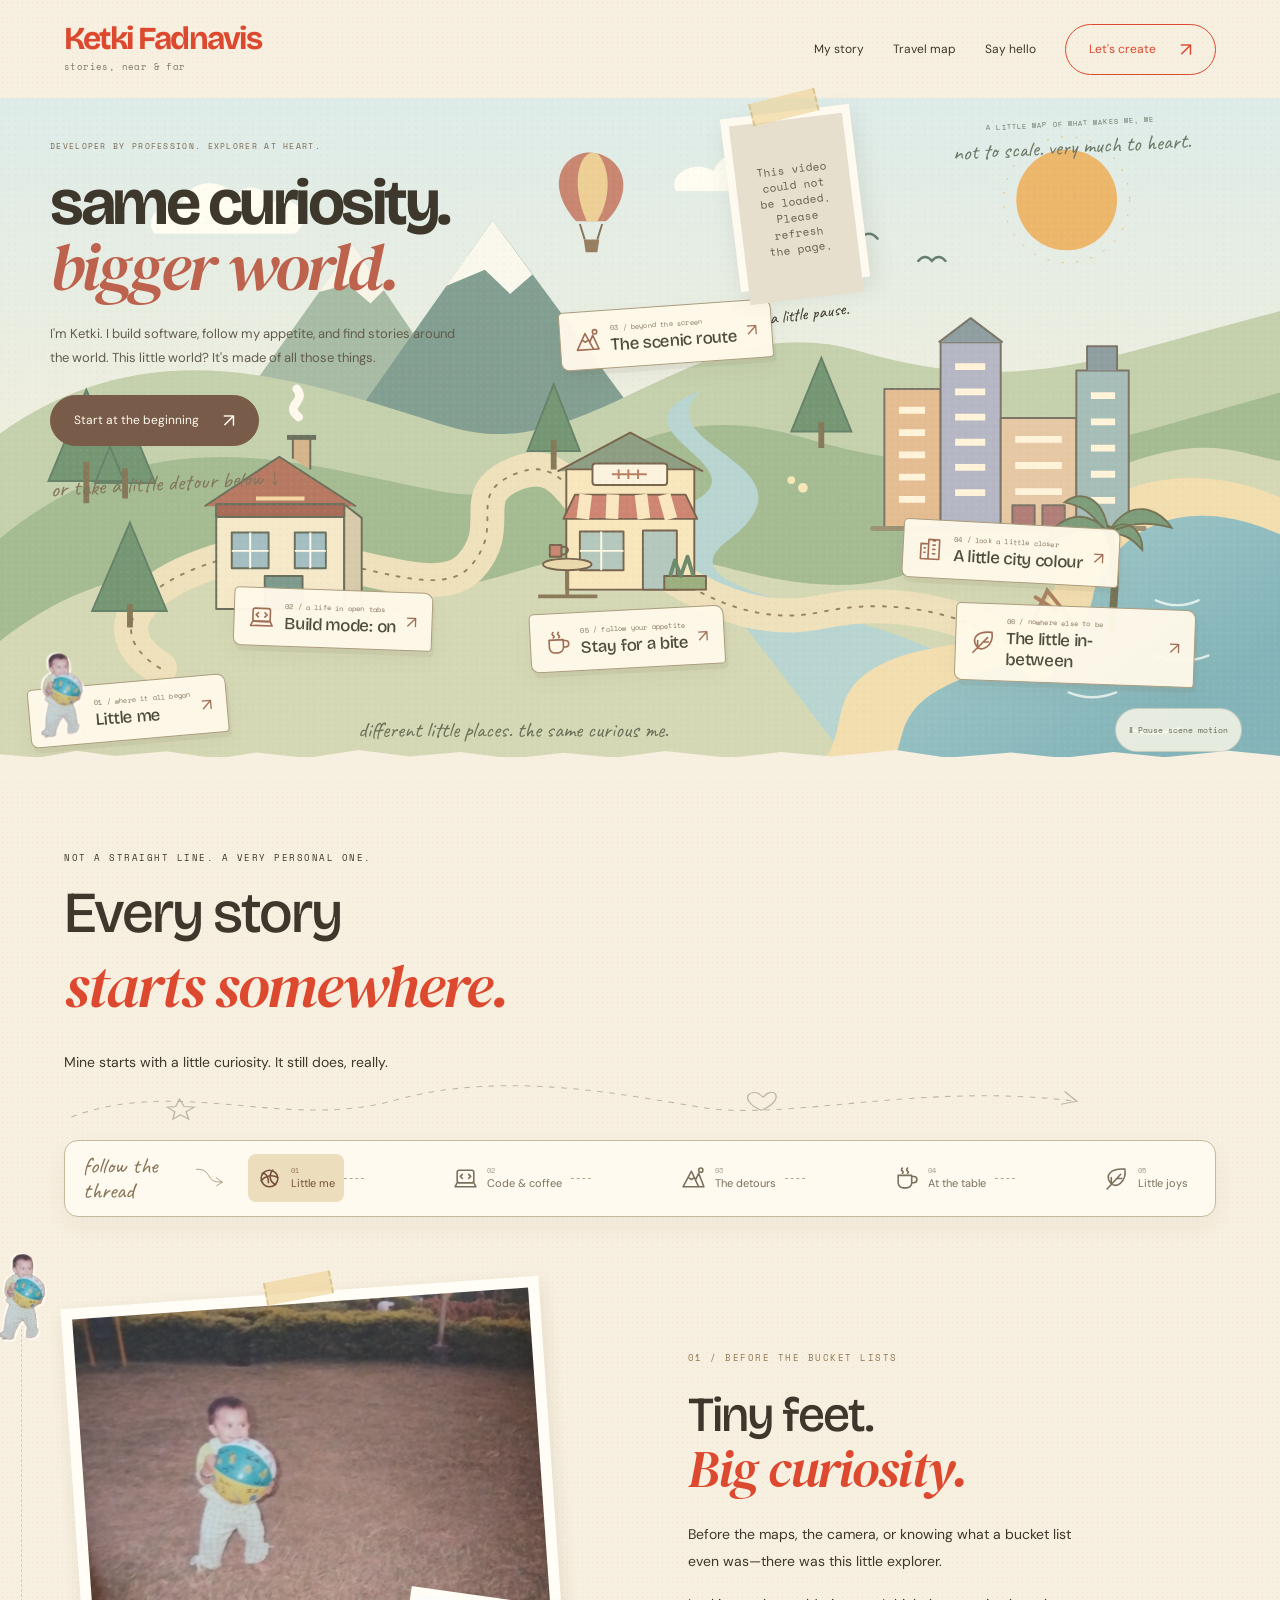
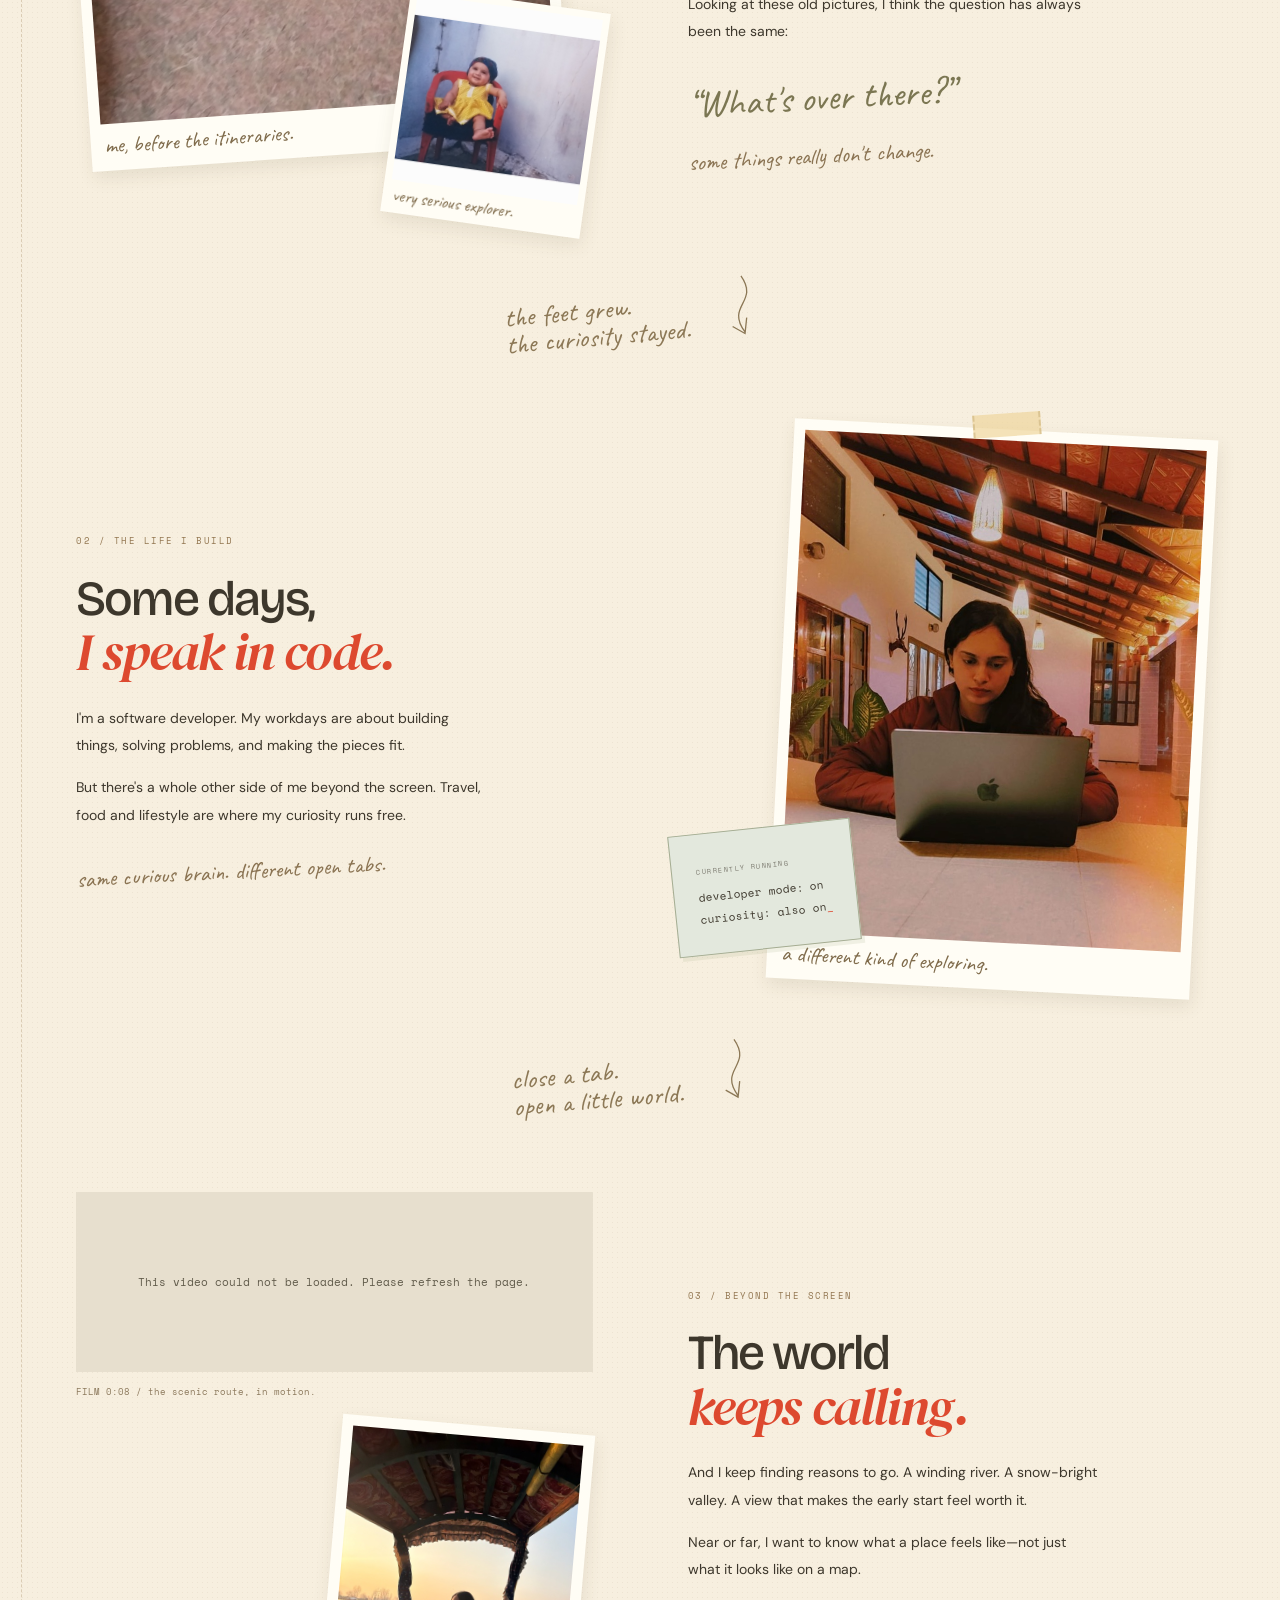
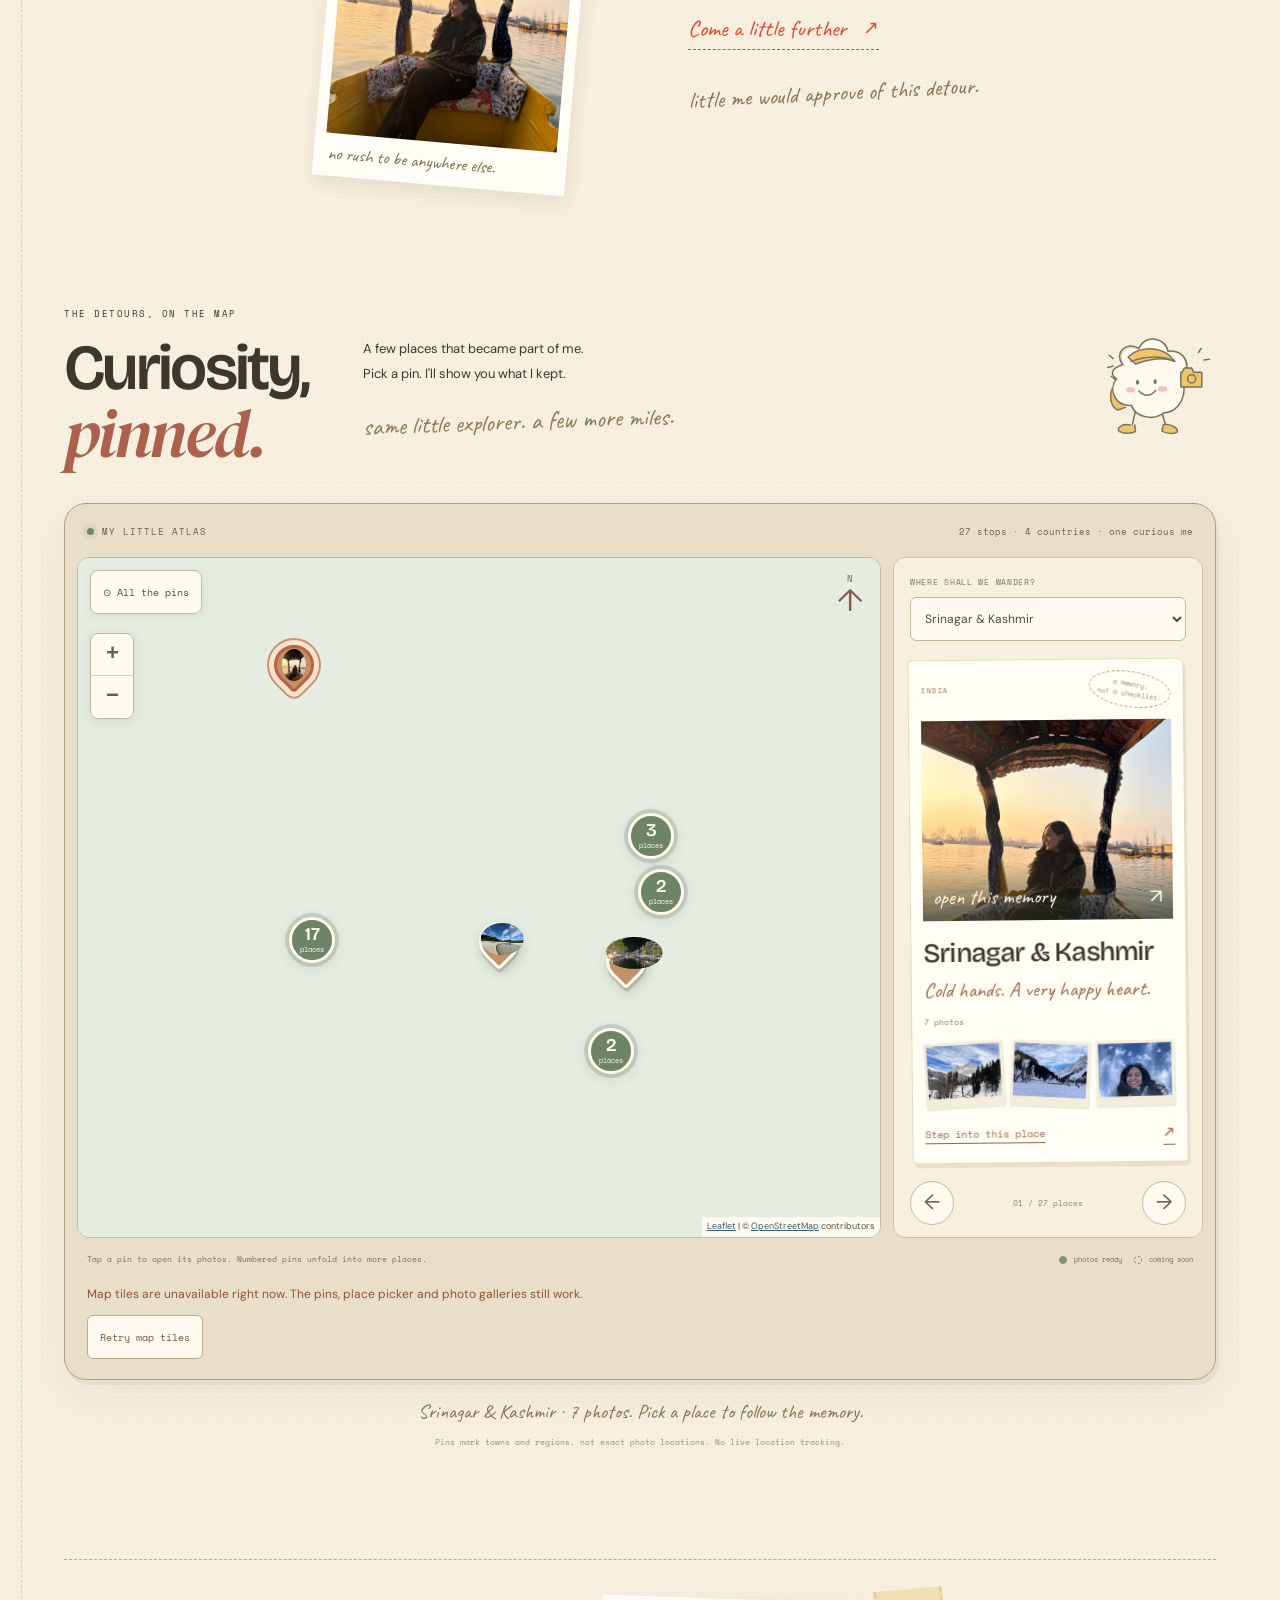
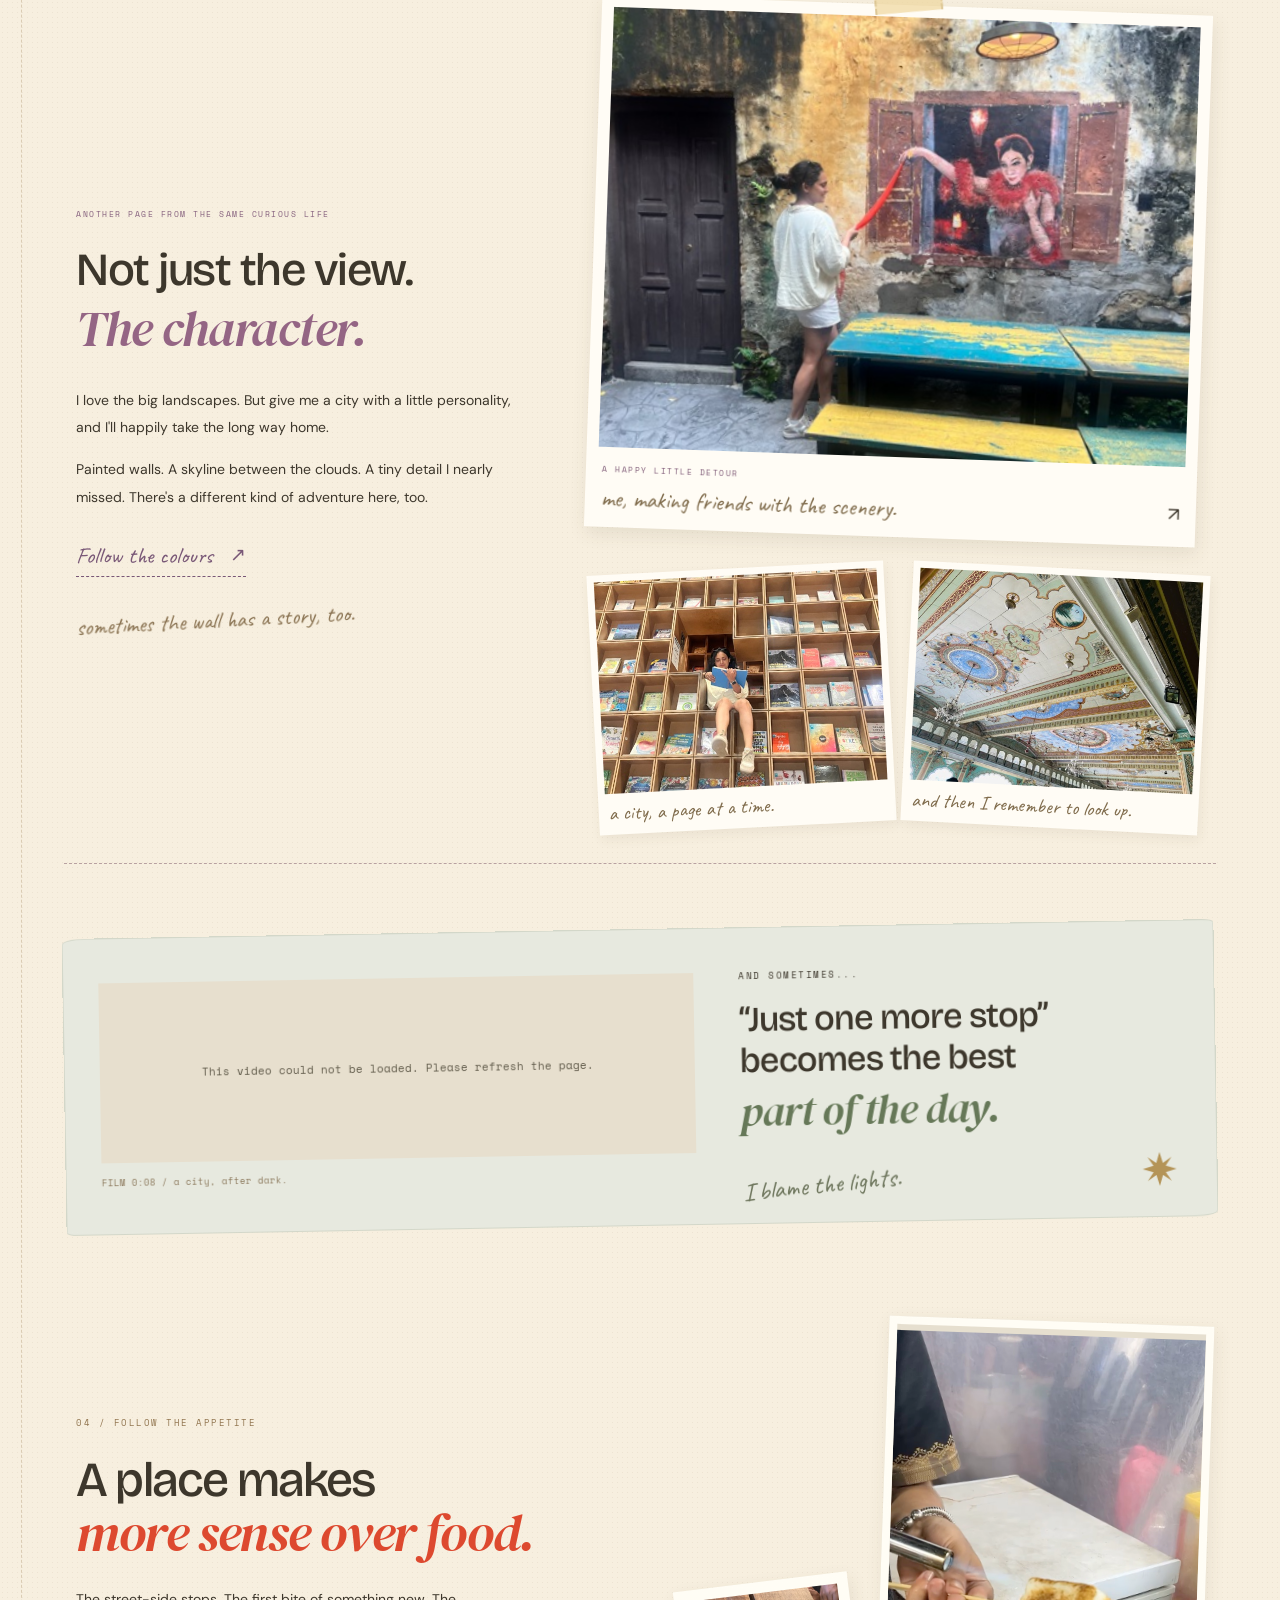
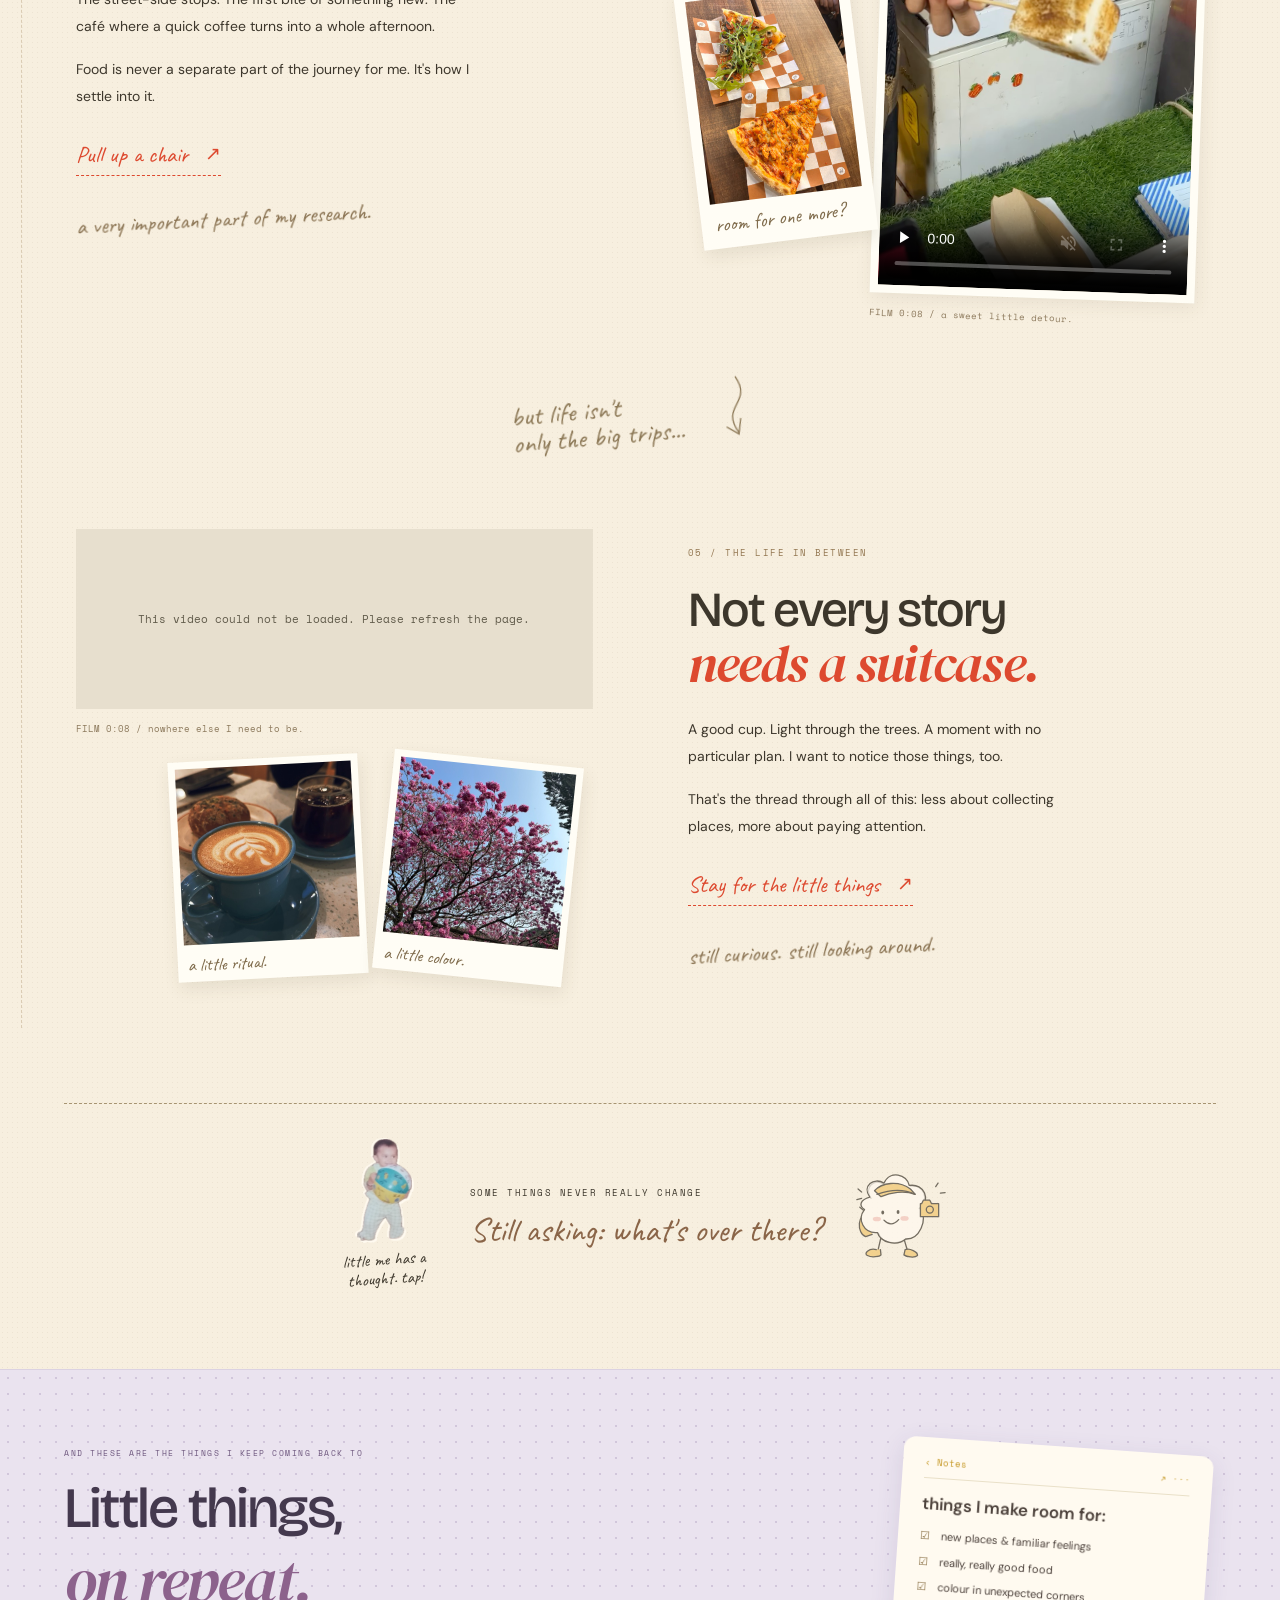
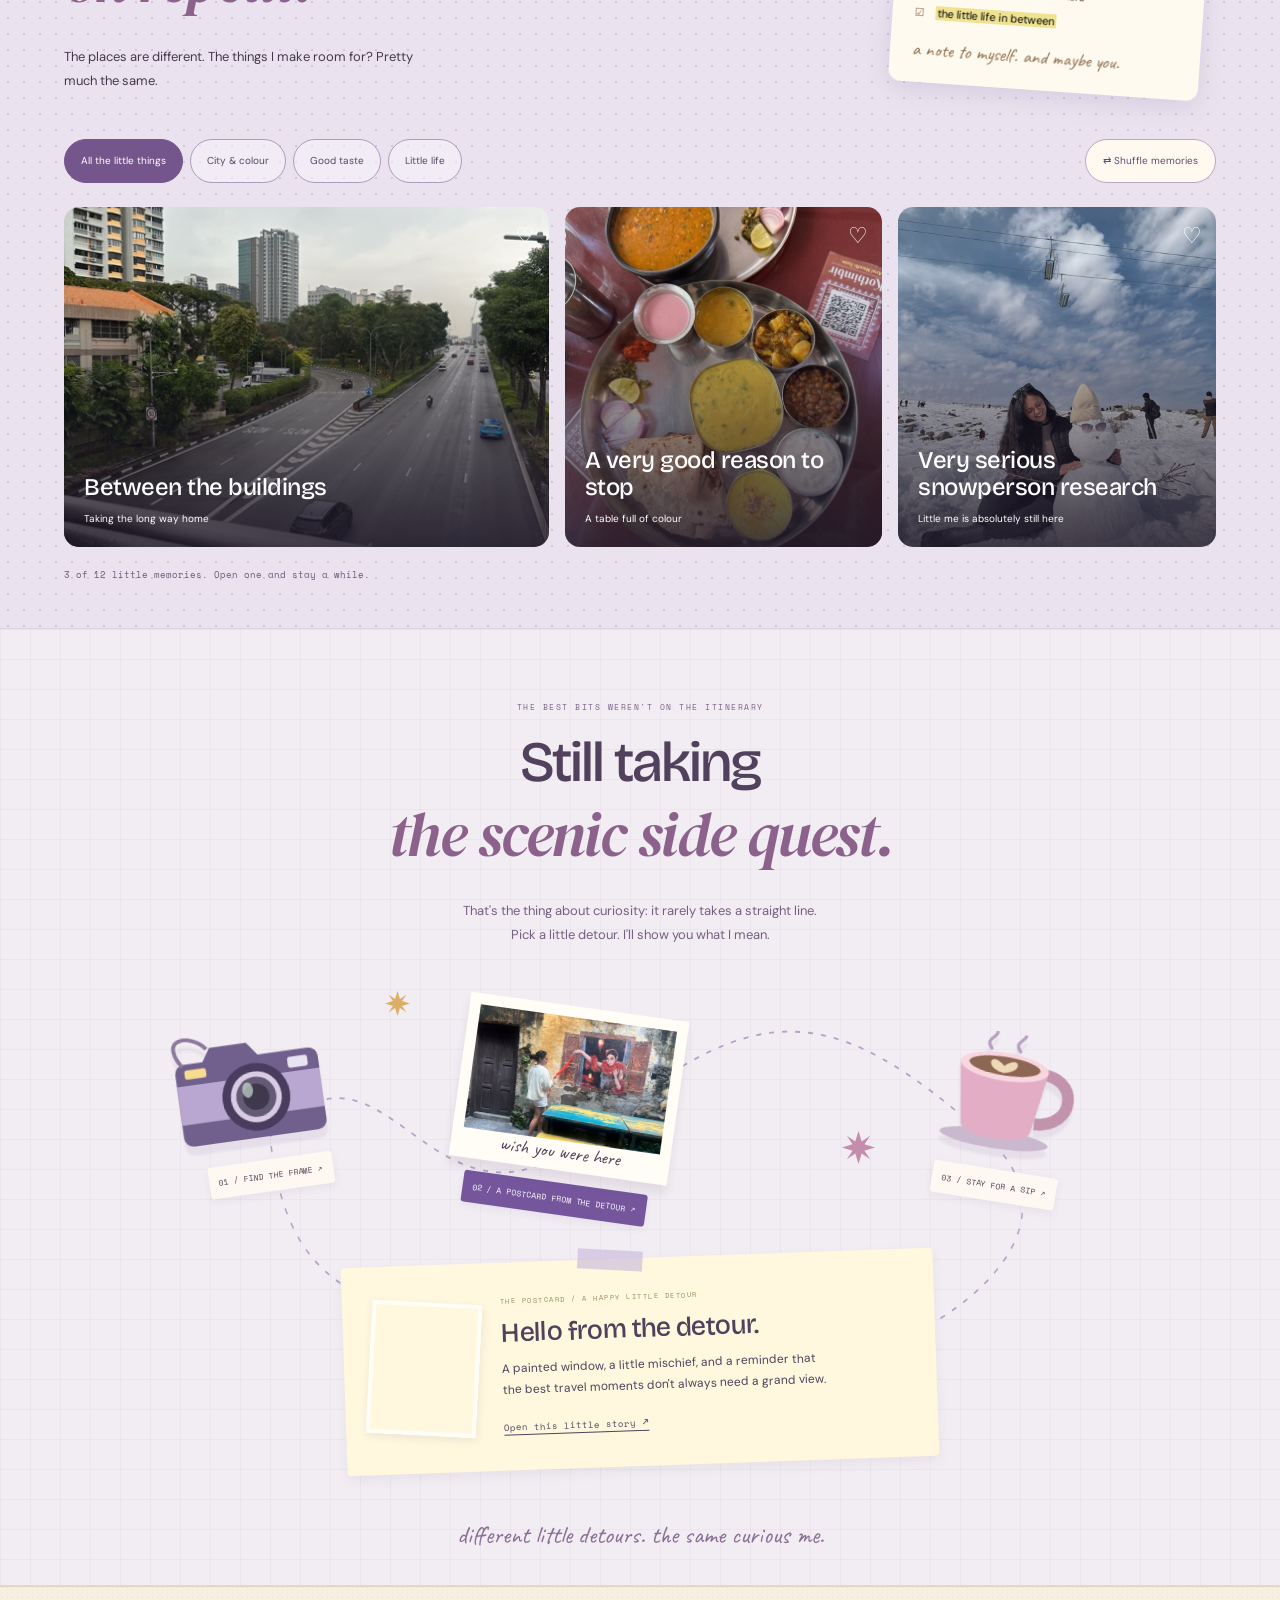
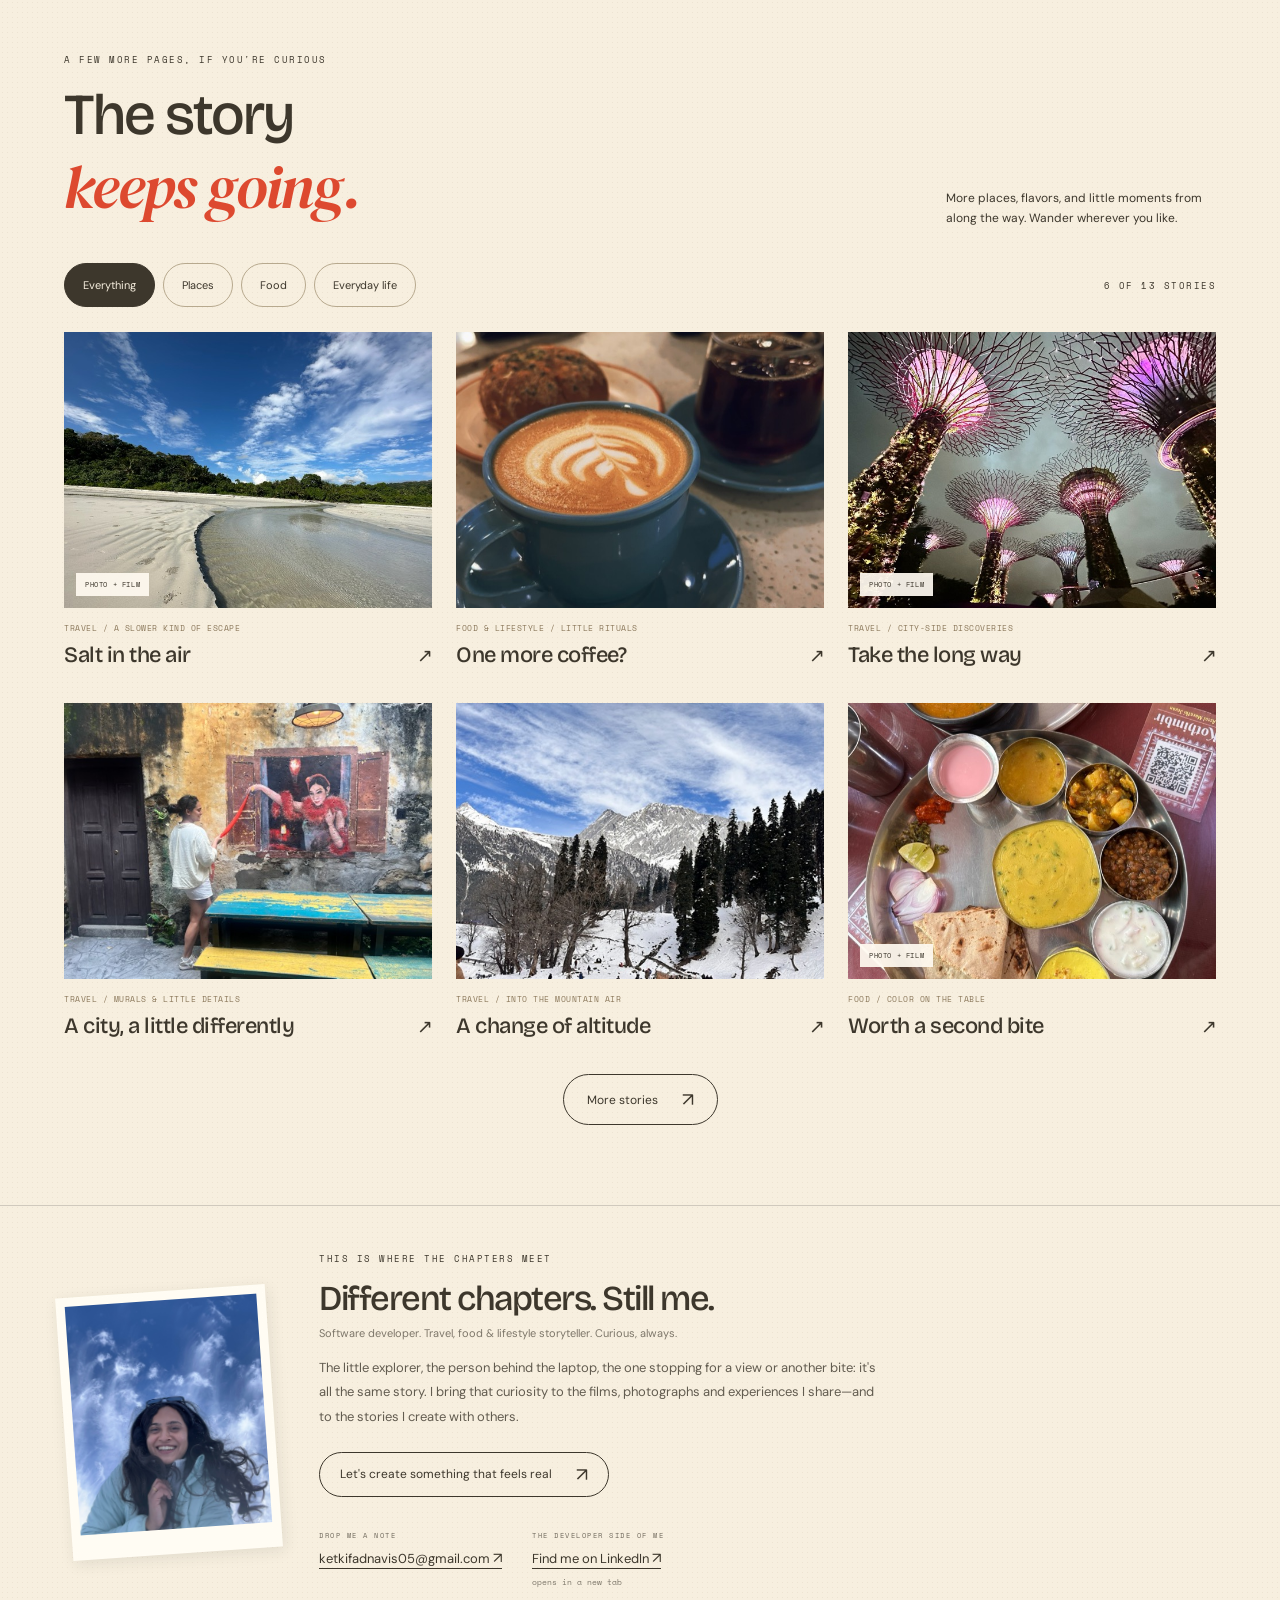
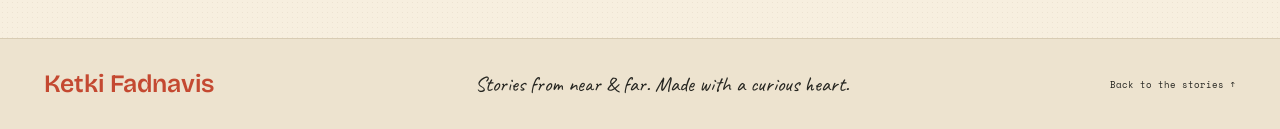
==== commit a990a900: "Use Ketki Fadnavis in the portfolio wordmark Replace the star branding in the header and footer with" ====
--- a/index.html
+++ b/index.html
@@ -22,13 +22,13 @@
     <script src="assets/vendor/leaflet/leaflet.js" defer></script>
     <script src="assets/vendor/markercluster/leaflet.markercluster.js" defer></script>
     <script src="atlas.js?v=20261015-5" defer></script>
-    <script src="app.js?v=20261015-5" defer></script>
+    <script src="app.js?v=20261015-6" defer></script>
   </head>
   <body>
     <a class="skip-link" href="#portfolio">Skip to portfolio</a>
     <main id="portfolio" tabindex="-1"></main>
     <footer class="portfolio-footer">
-      <a href="#portfolio">Ketki<span aria-hidden="true"> ✳</span></a>
+      <a href="#portfolio">Ketki Fadnavis</a>
       <span>Stories from near & far. Made with a curious heart.</span>
       <a href="#selected-work">Back to the stories ↑</a>
     </footer>
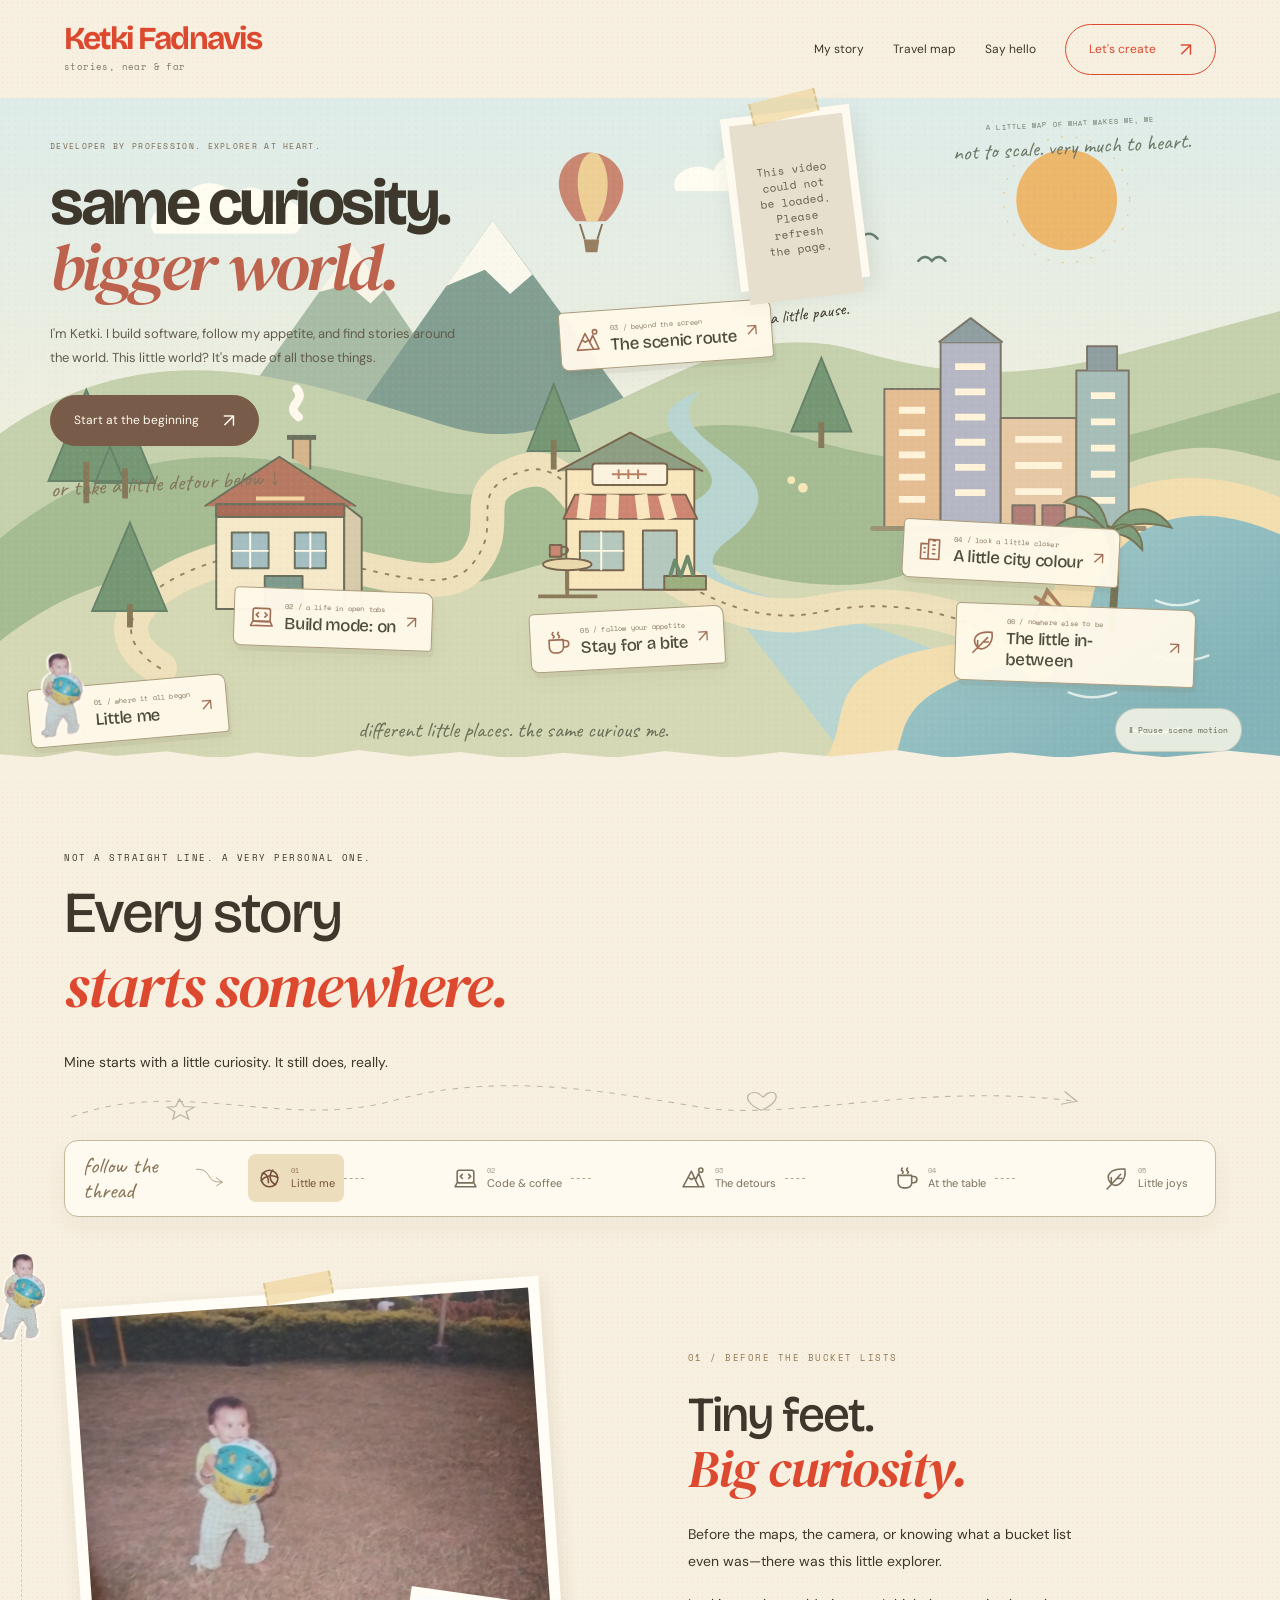
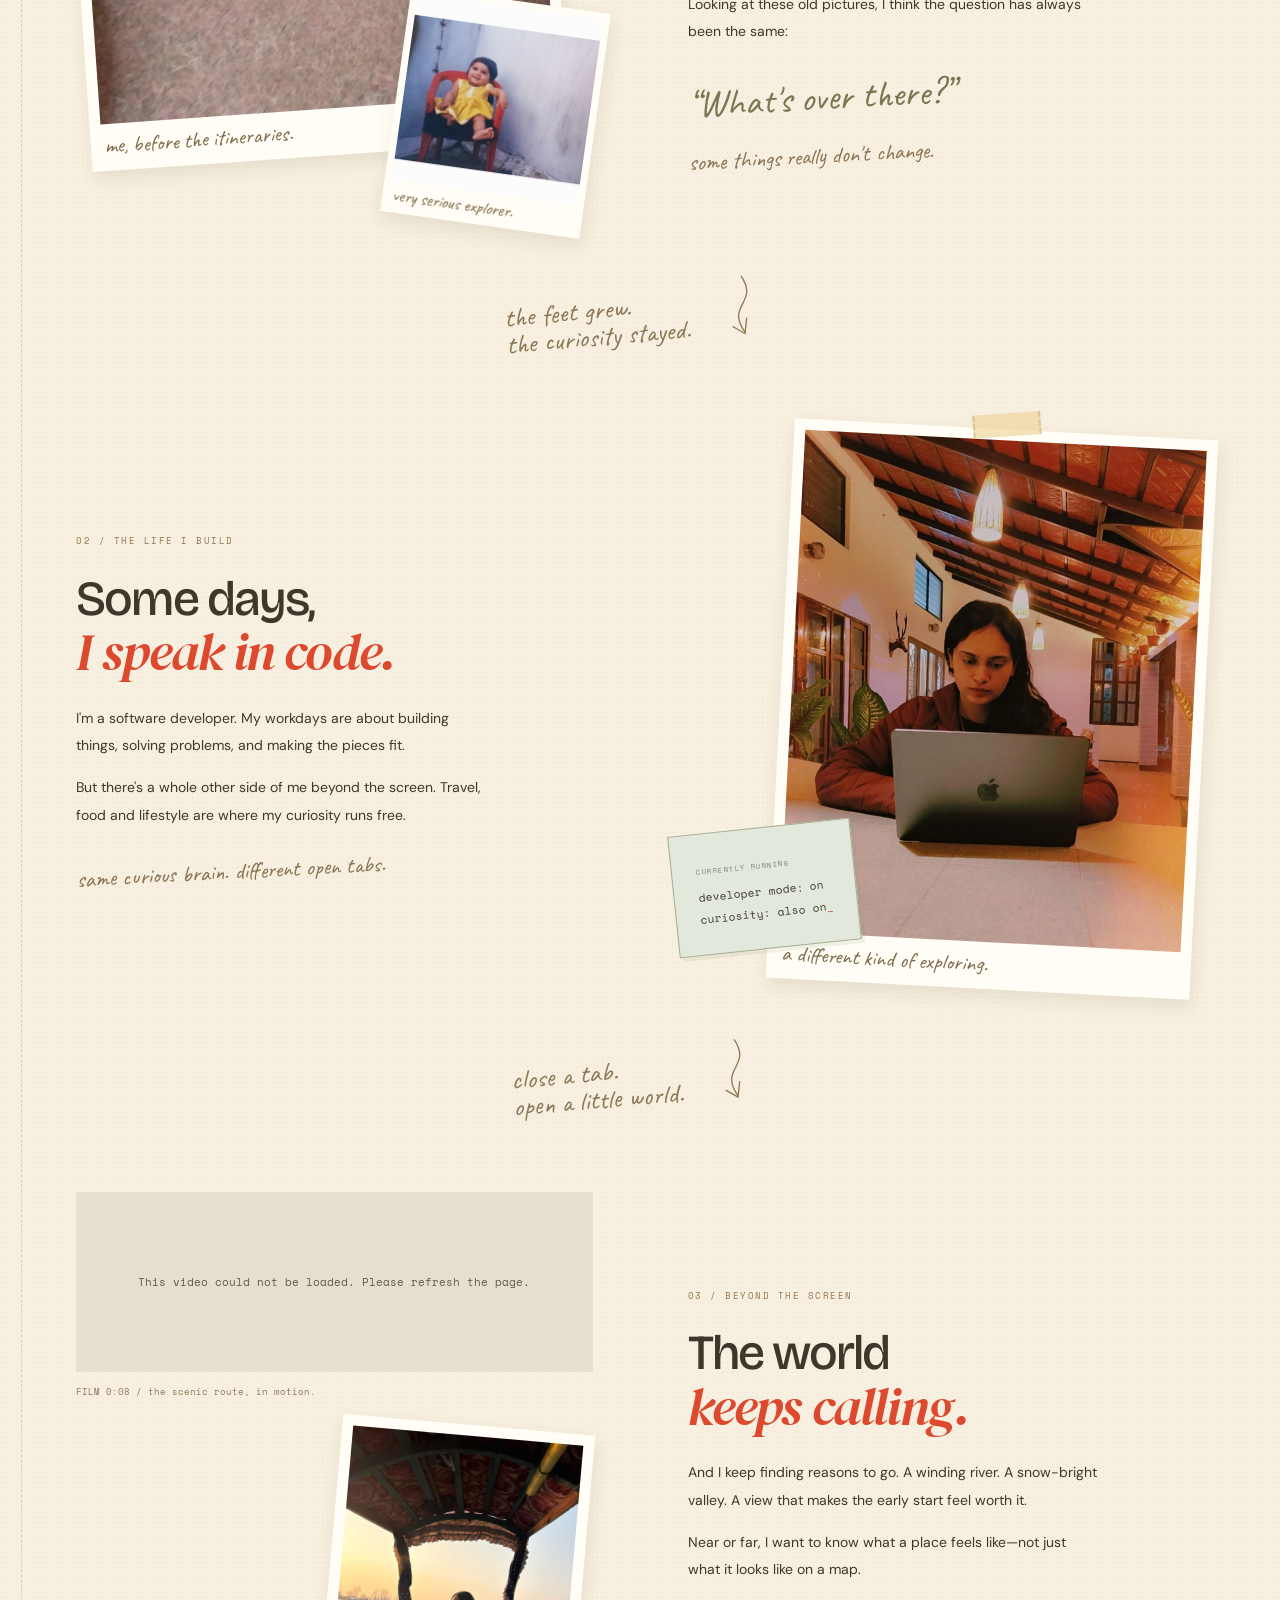
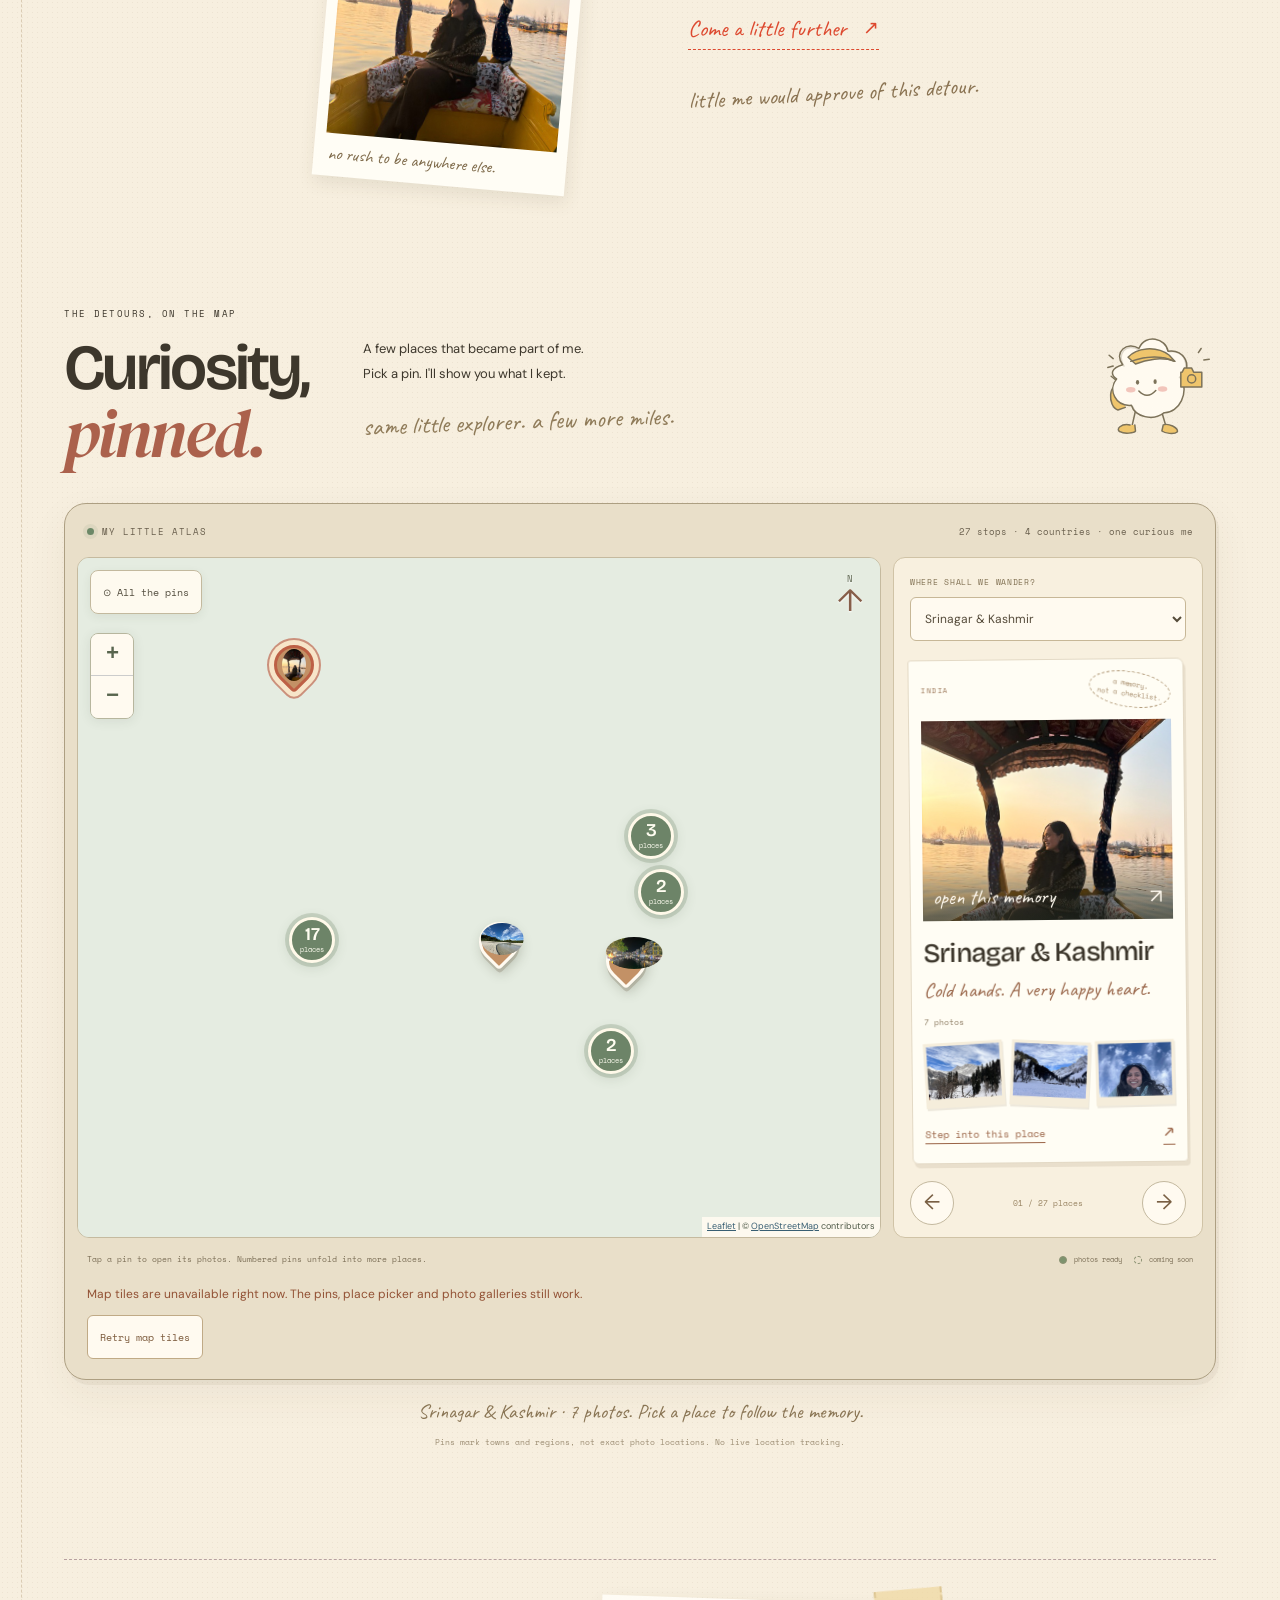
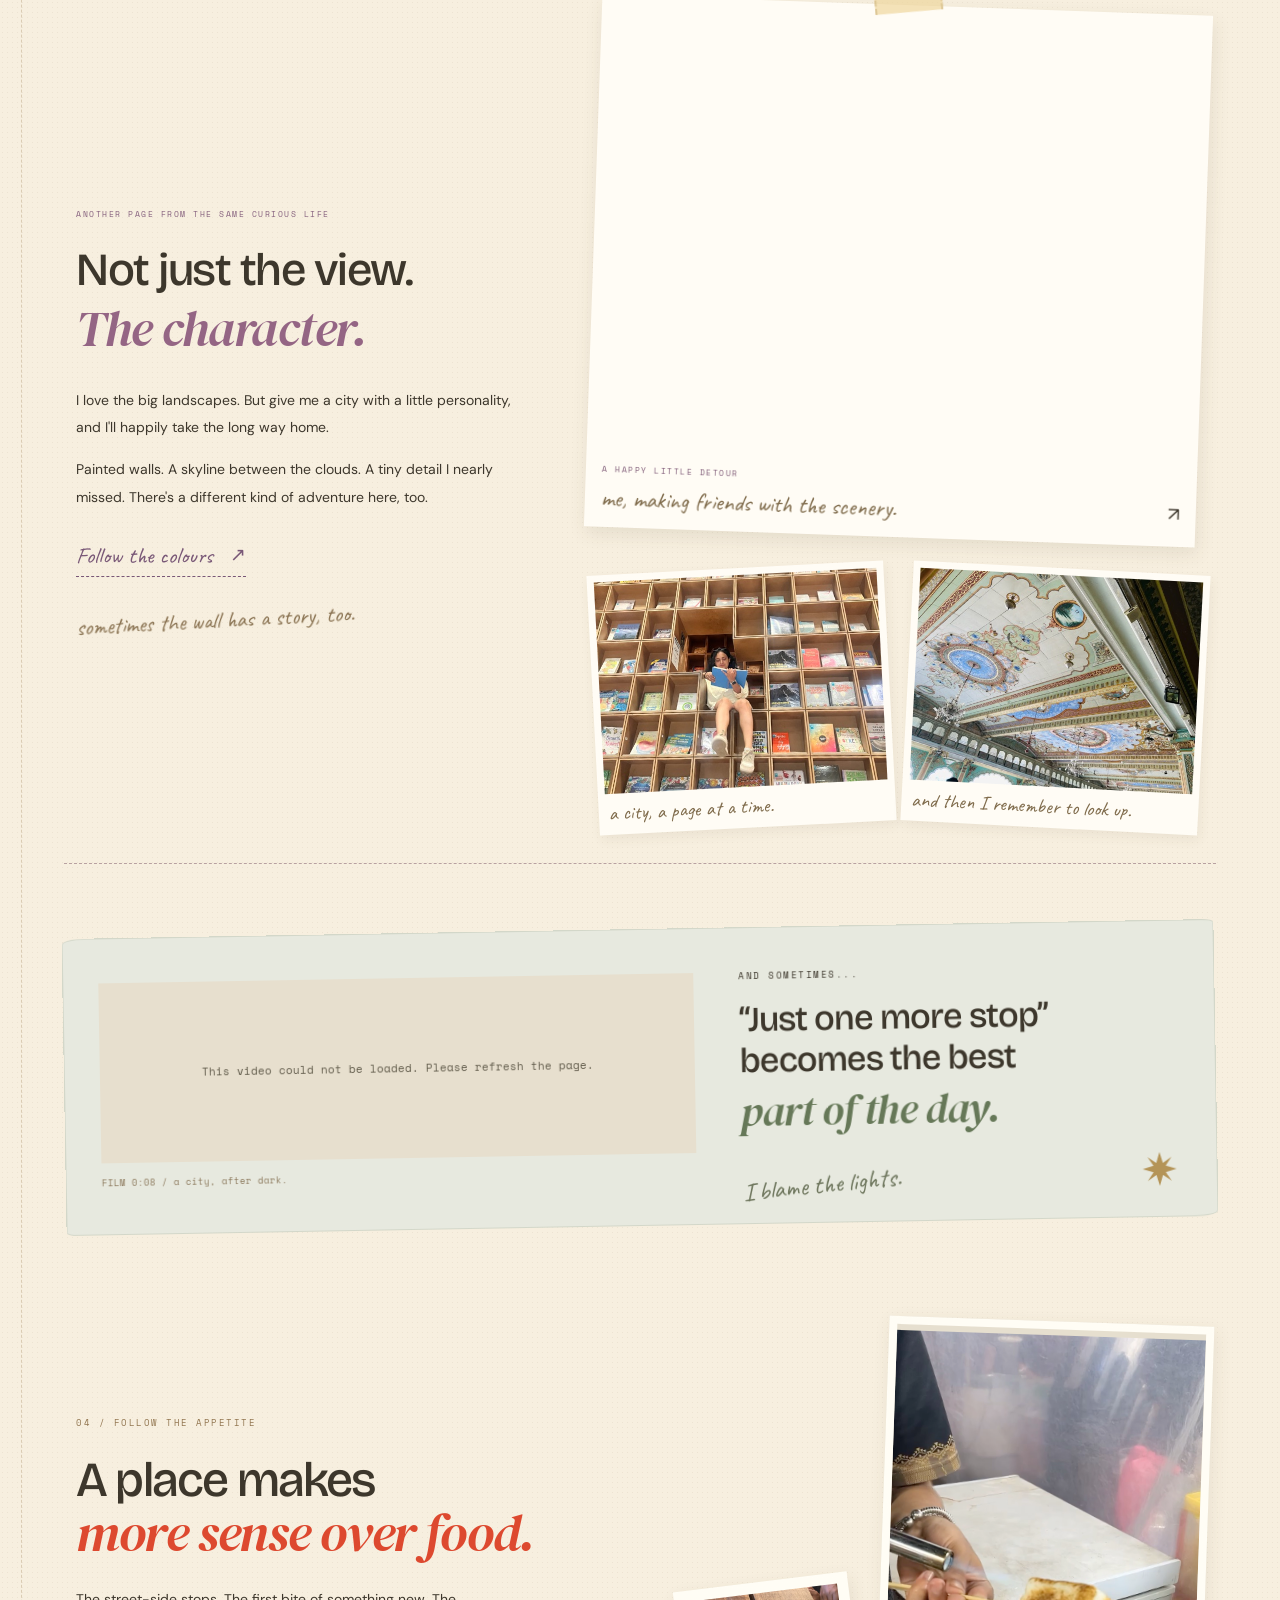
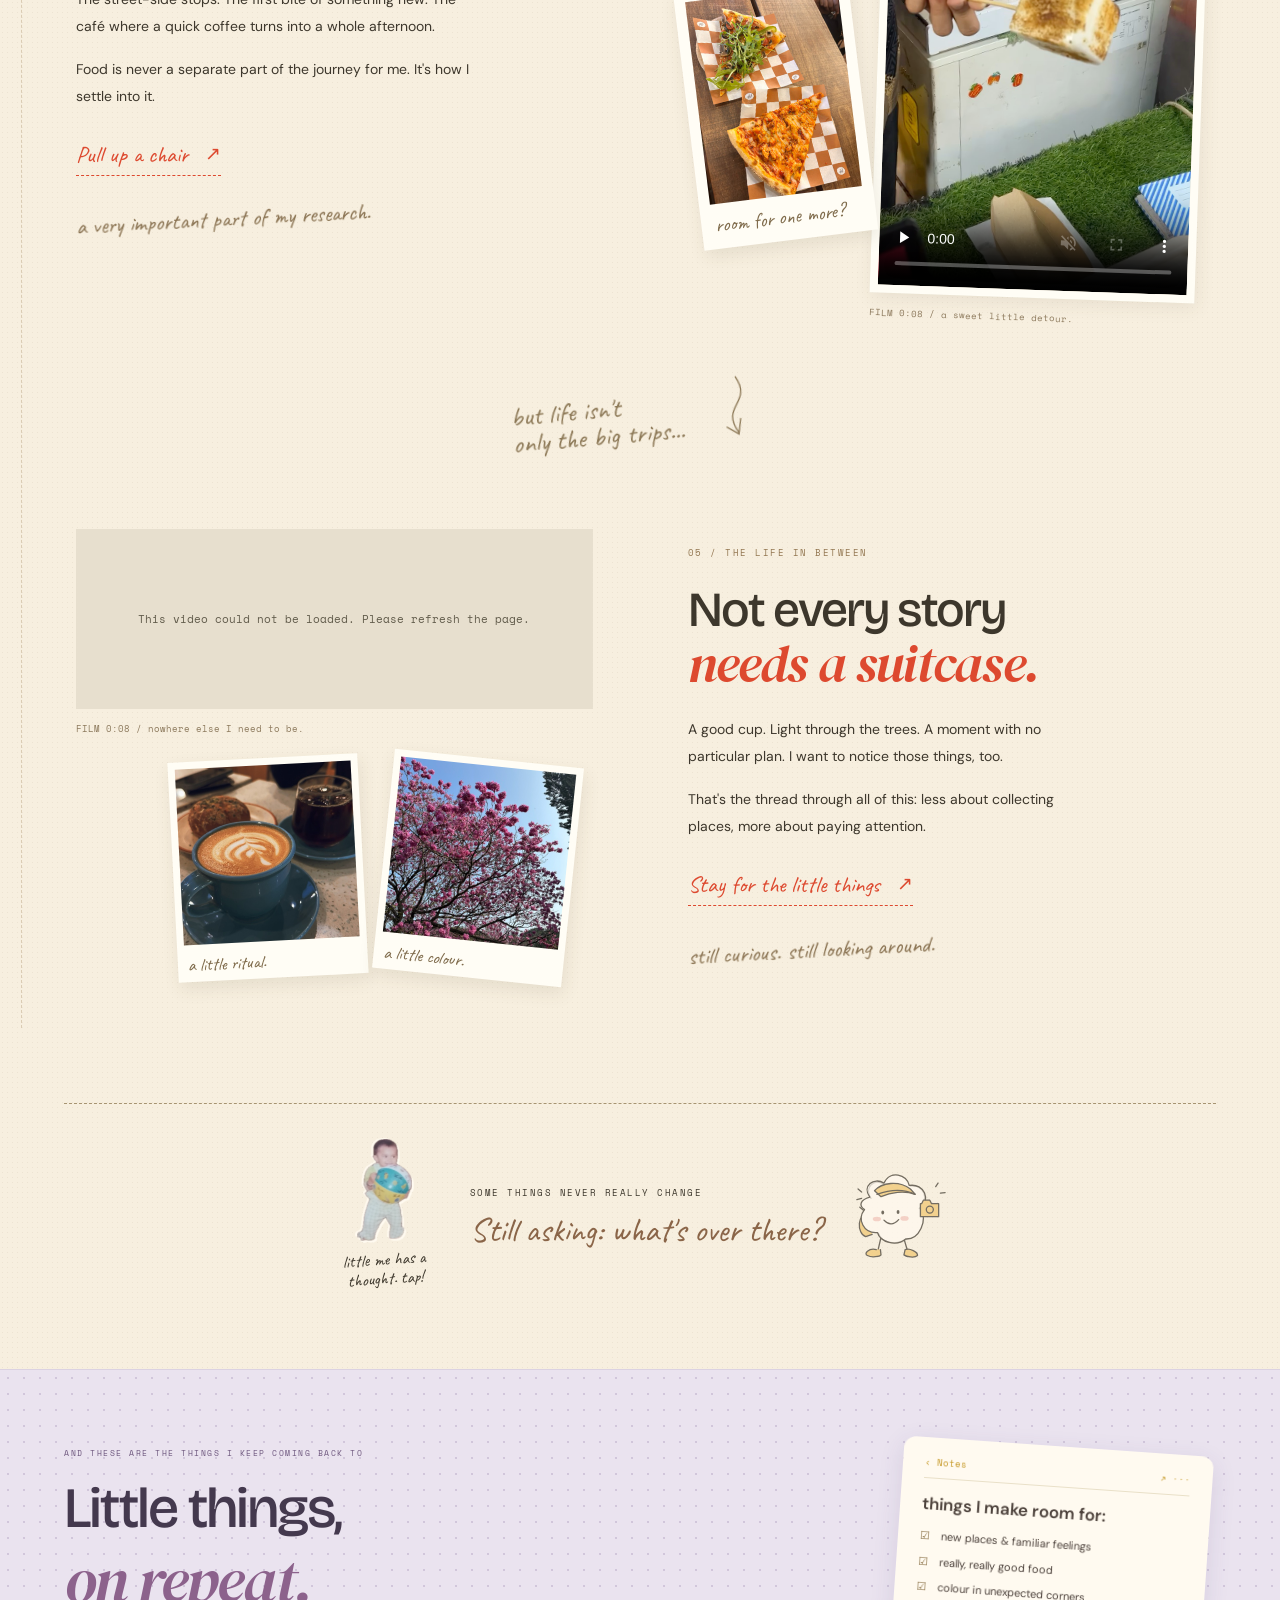
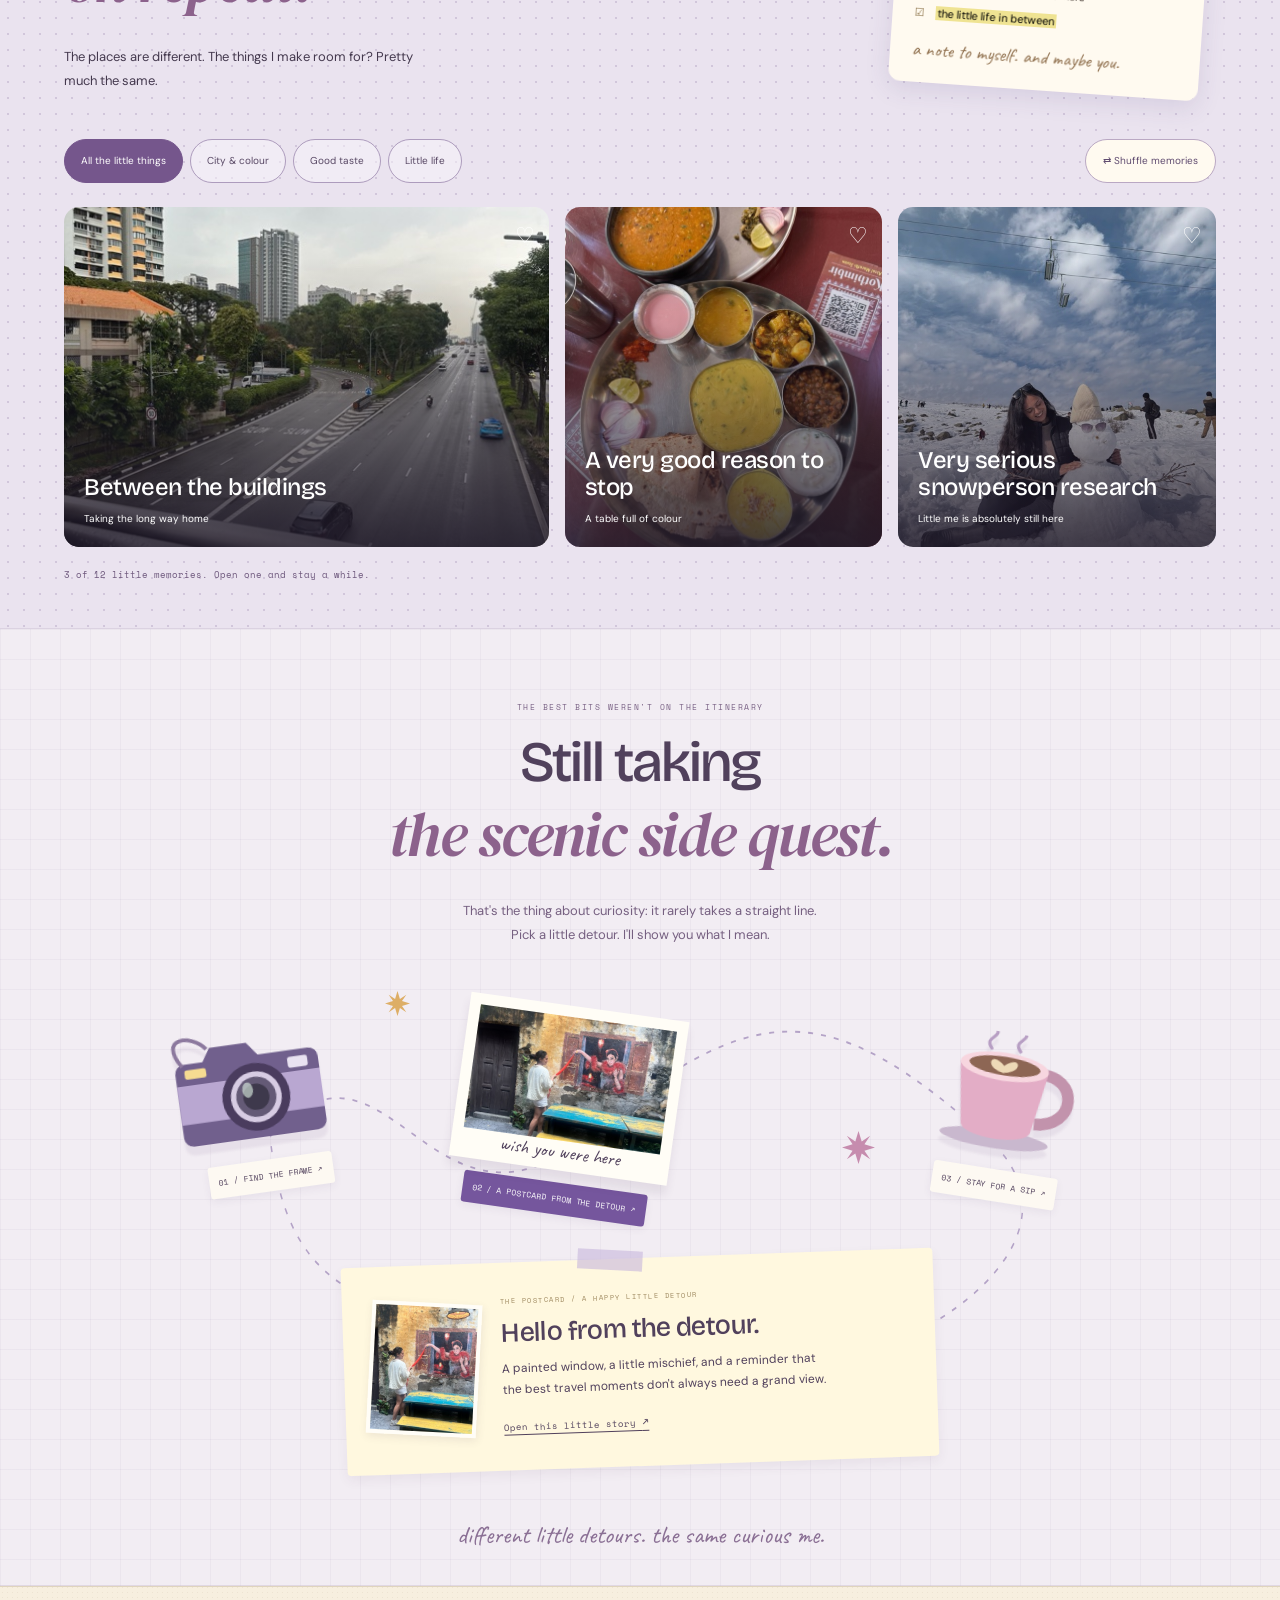
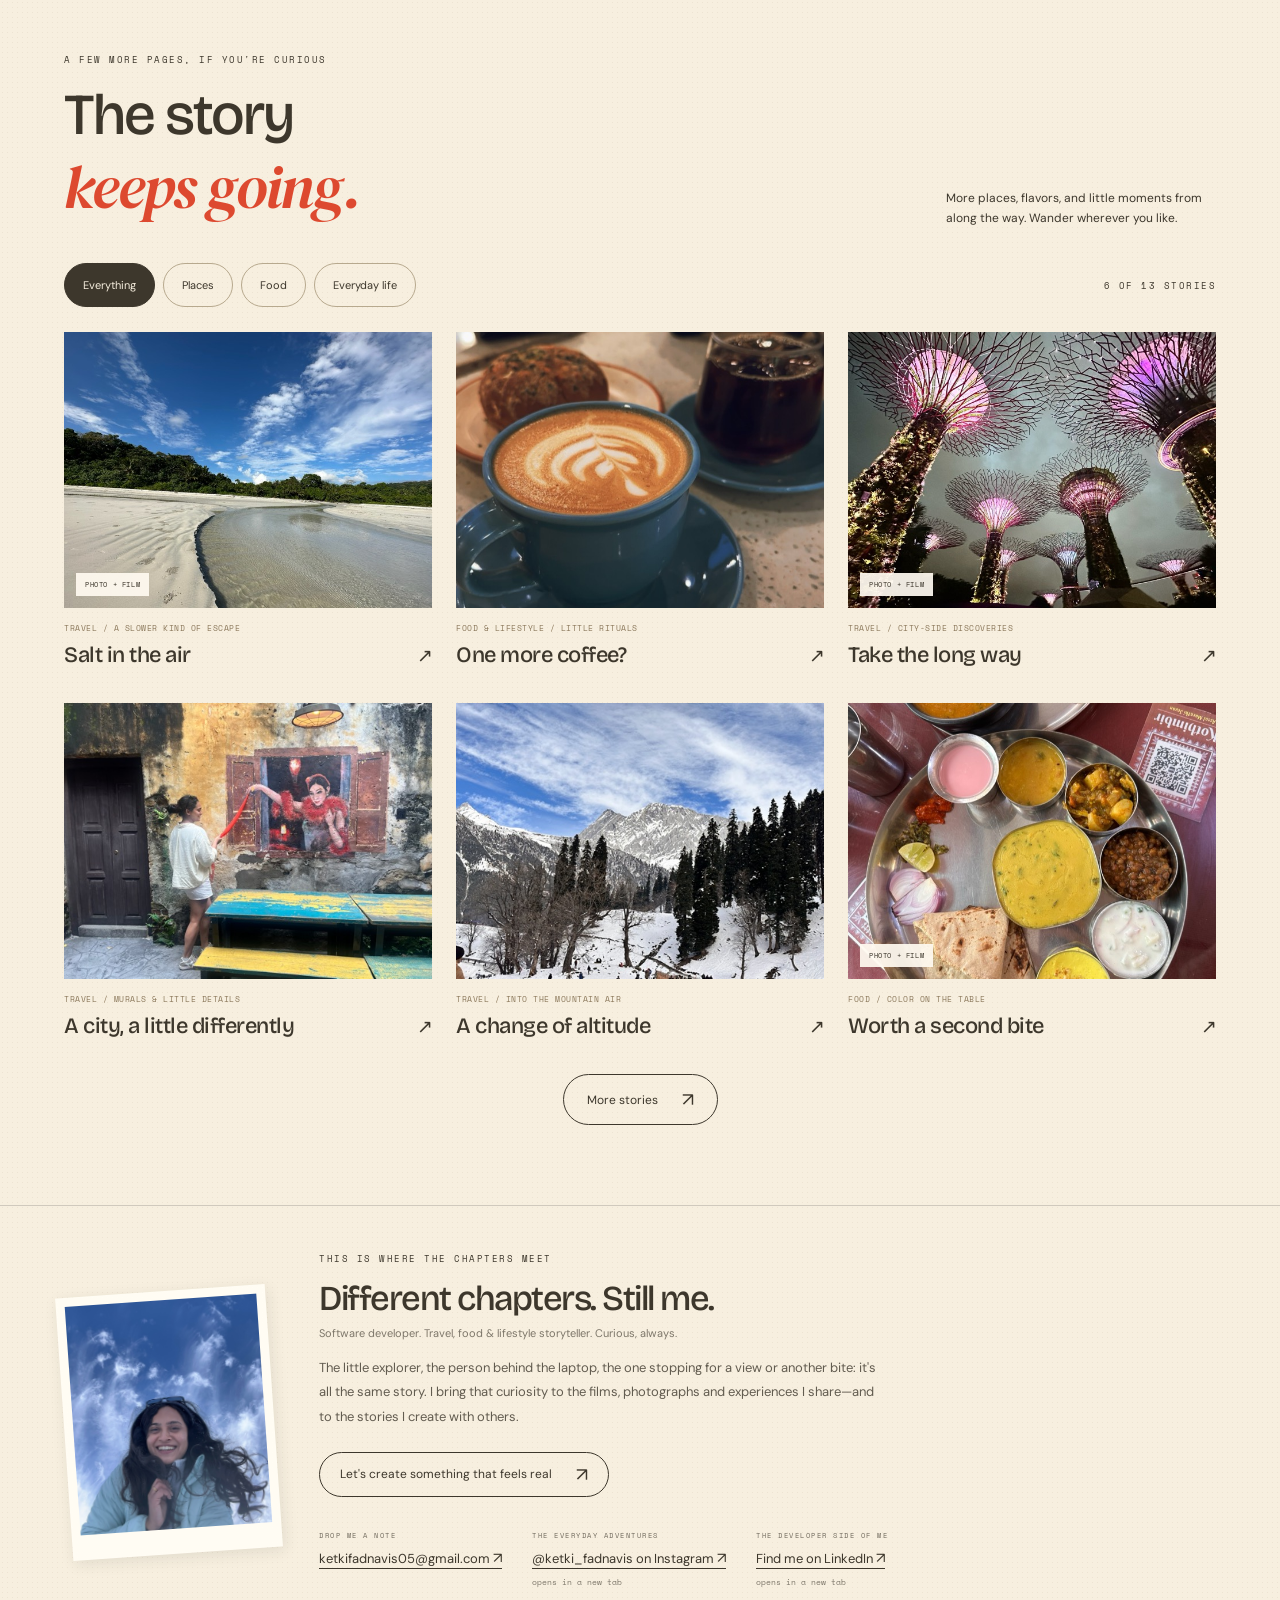
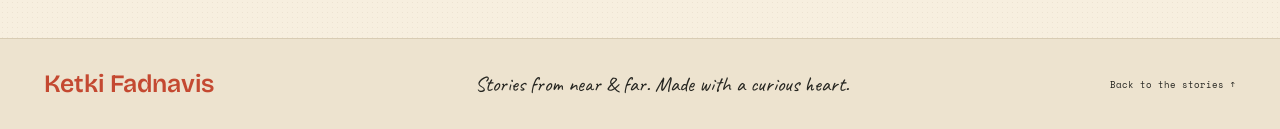
==== commit 0ed23efb: "Add Instagram to the creator contact links Show @ketki_fadnavis in the contact section and collabora" ====
--- a/index.html
+++ b/index.html
@@ -22,7 +22,7 @@
     <script src="assets/vendor/leaflet/leaflet.js" defer></script>
     <script src="assets/vendor/markercluster/leaflet.markercluster.js" defer></script>
     <script src="atlas.js?v=20261015-5" defer></script>
-    <script src="app.js?v=20261015-6" defer></script>
+    <script src="app.js?v=20261015-7" defer></script>
   </head>
   <body>
     <a class="skip-link" href="#portfolio">Skip to portfolio</a>
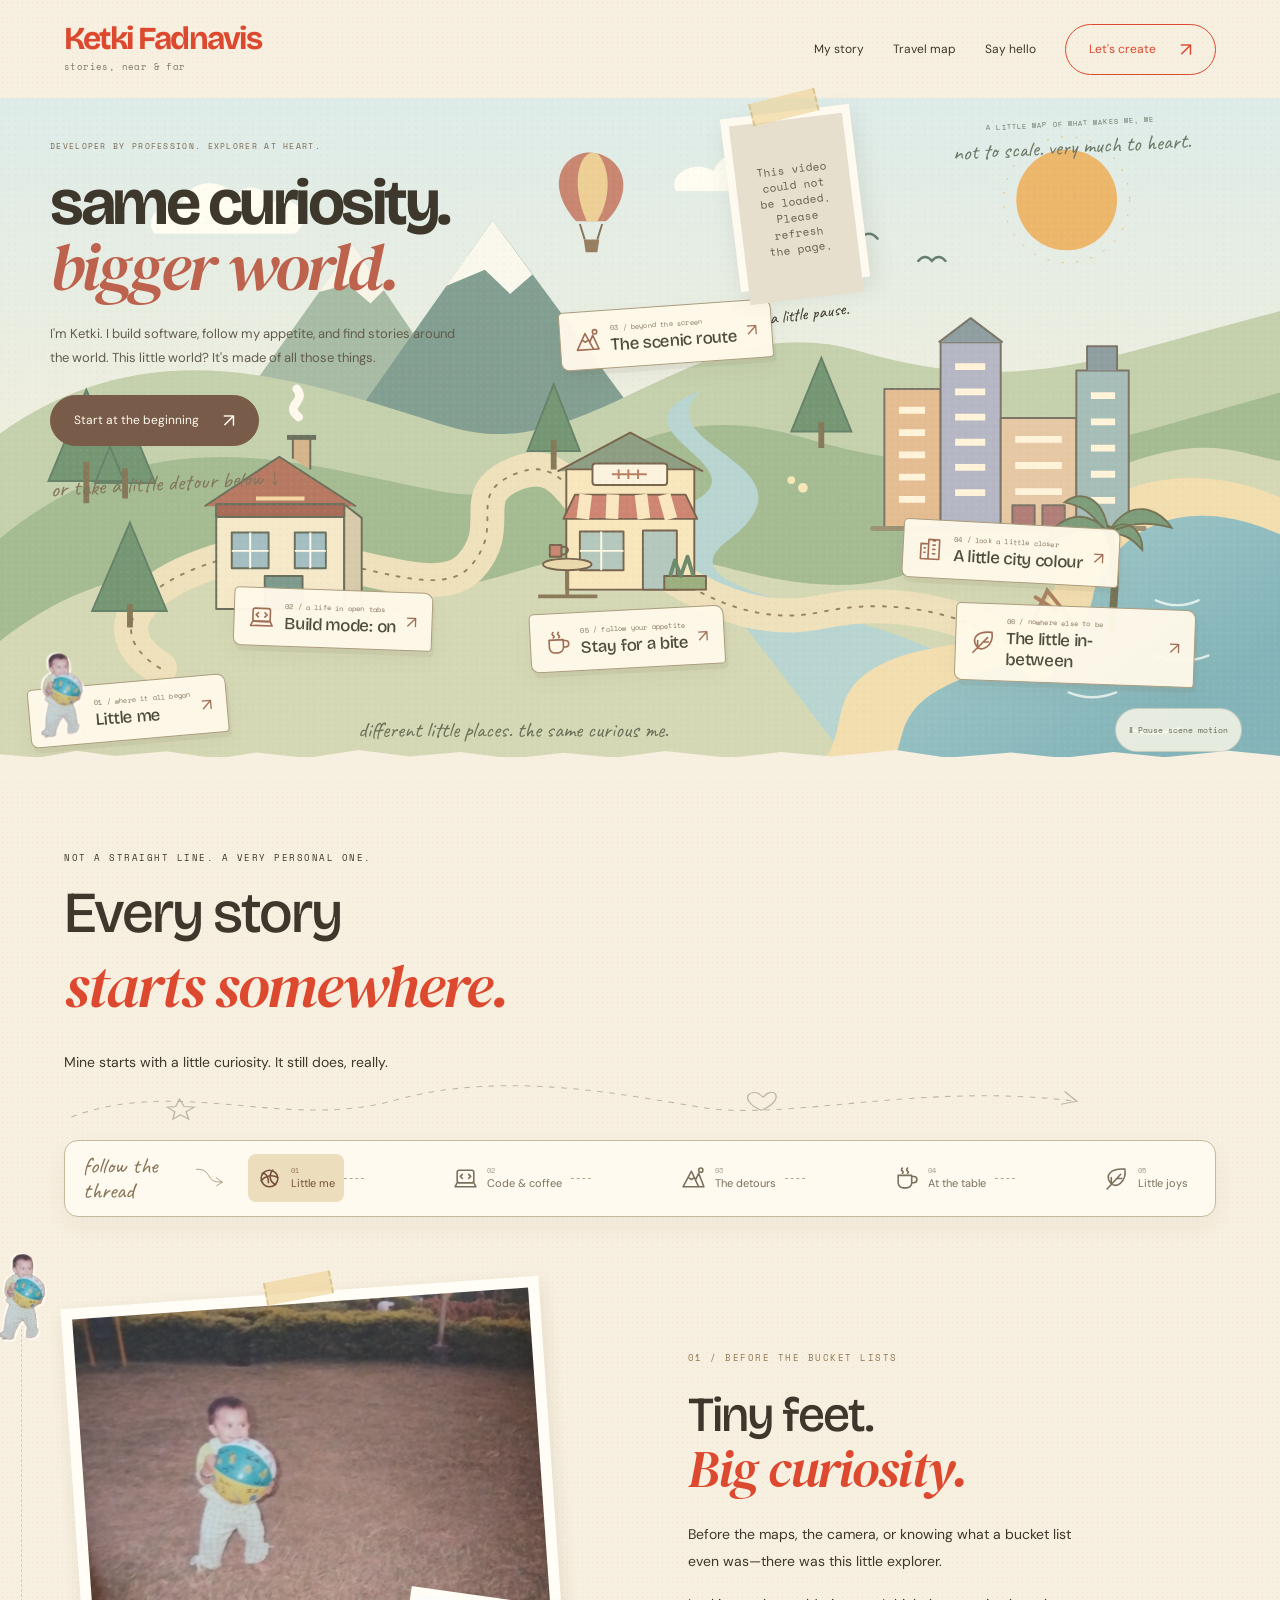
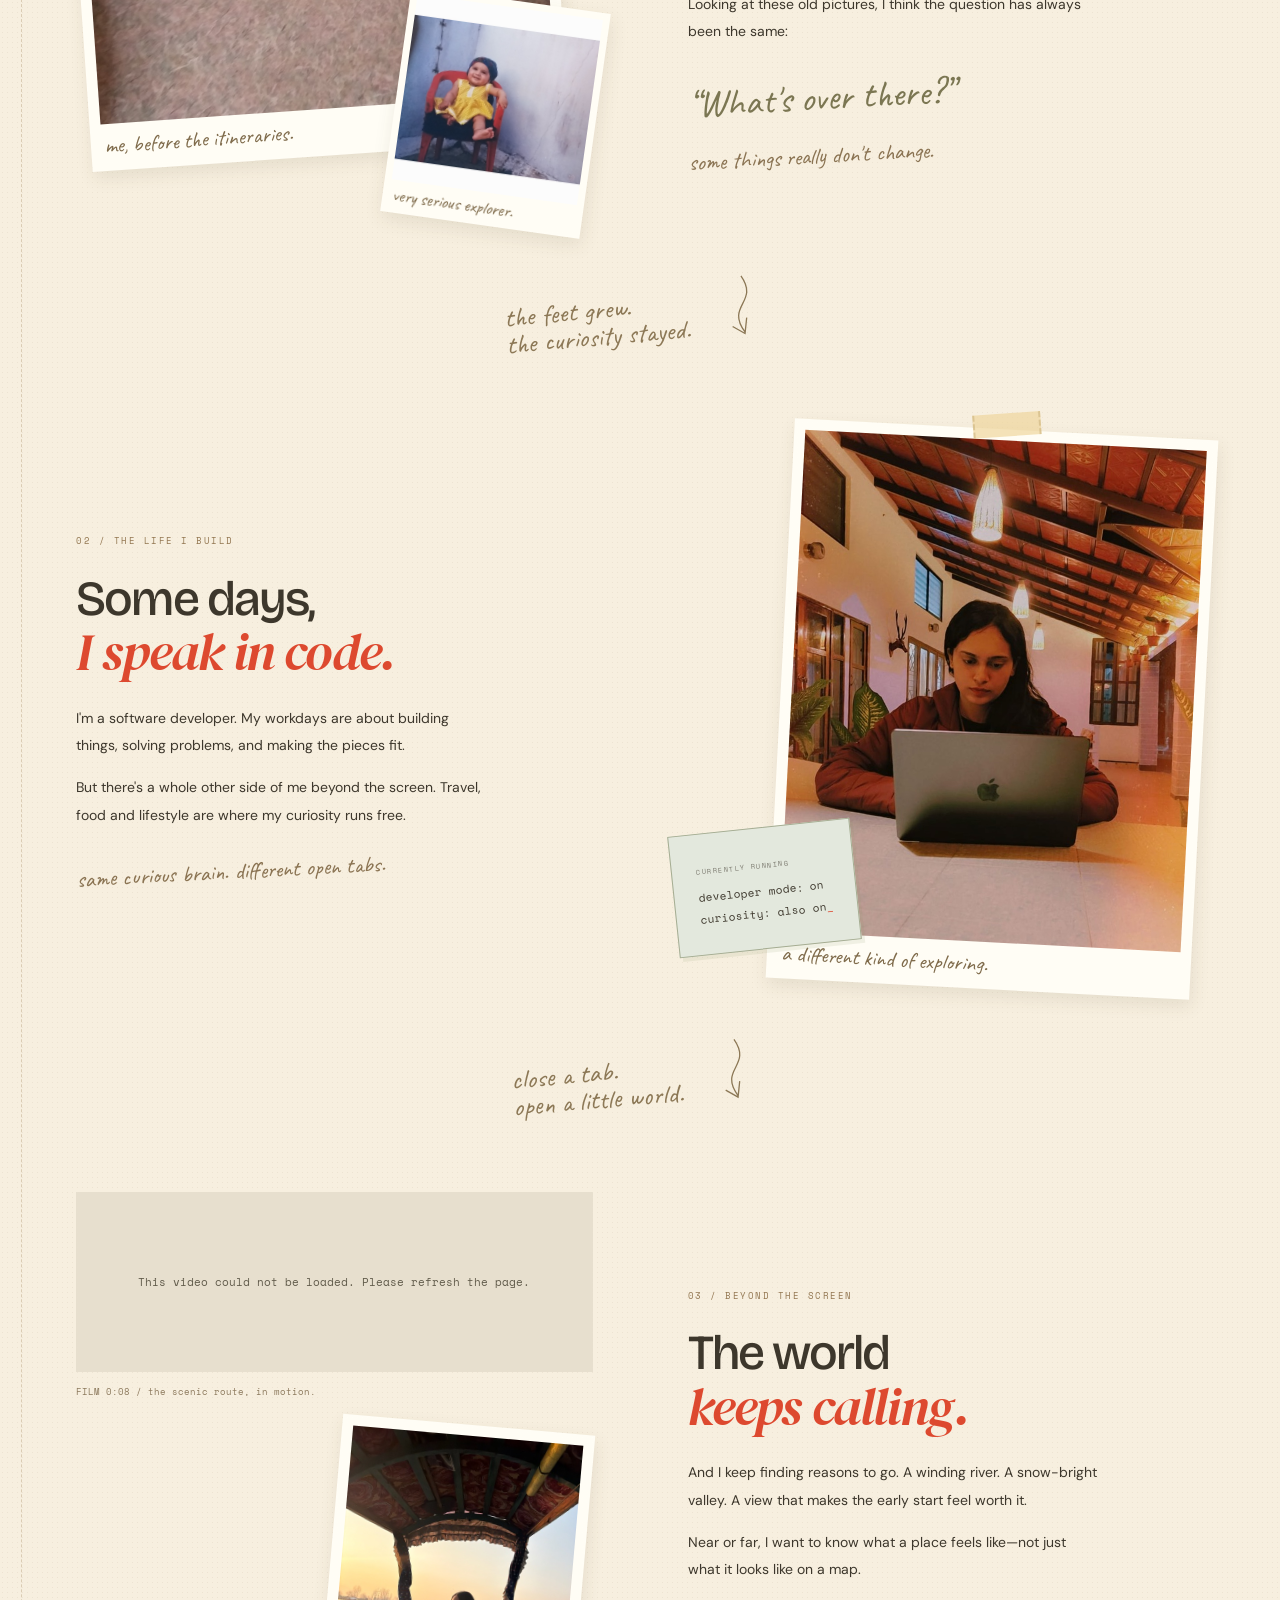
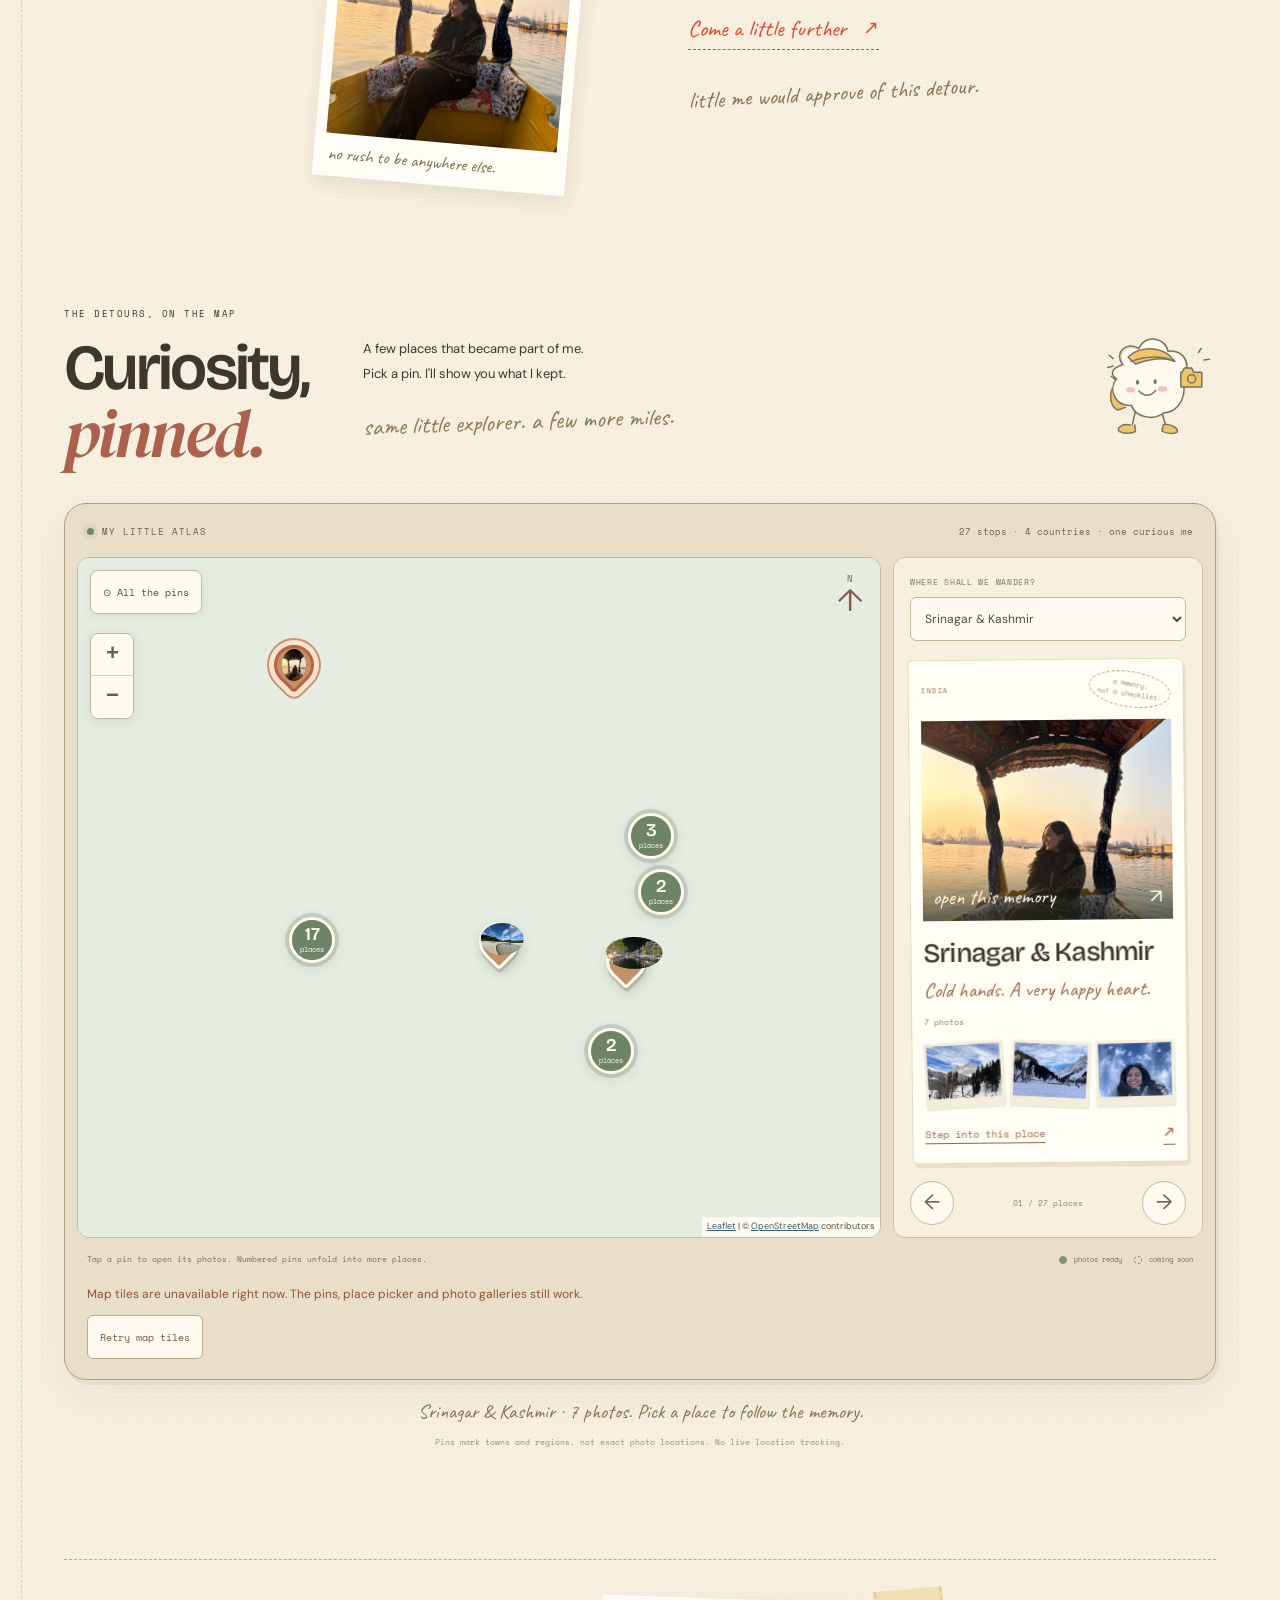
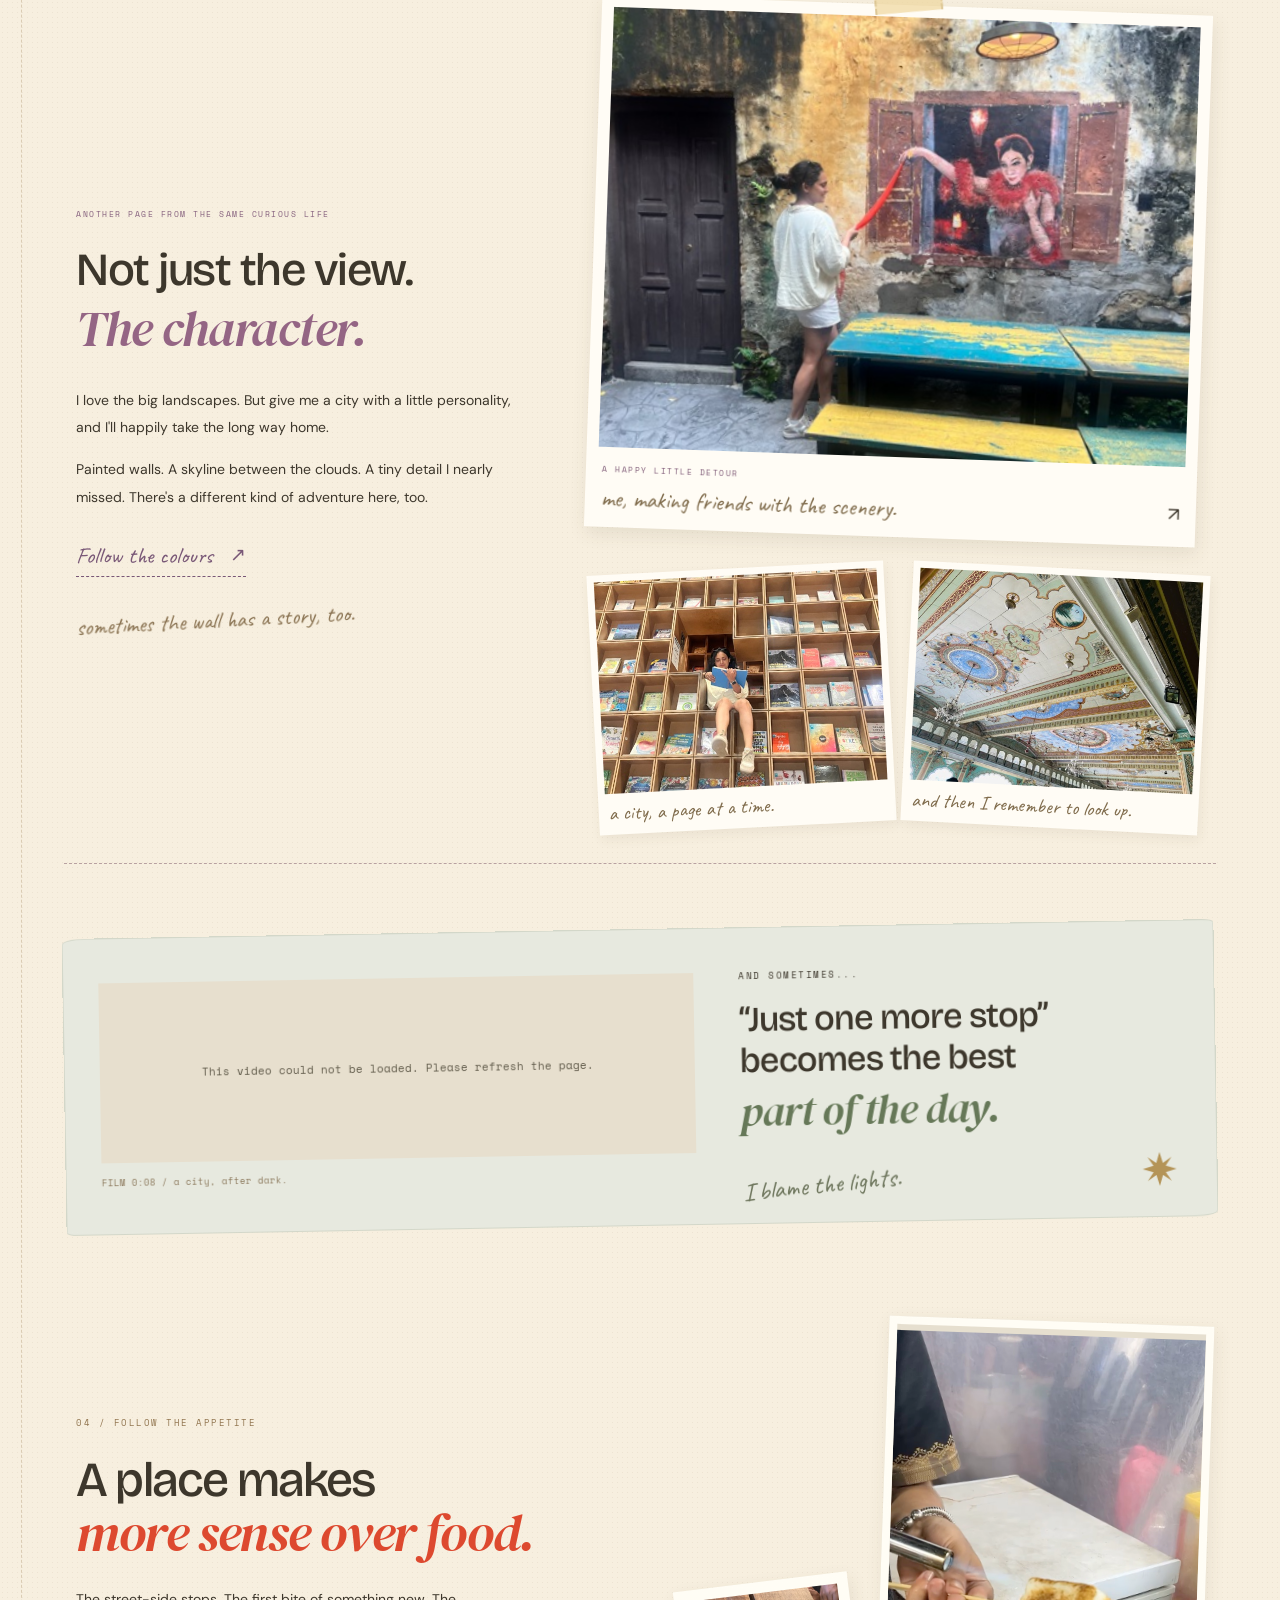
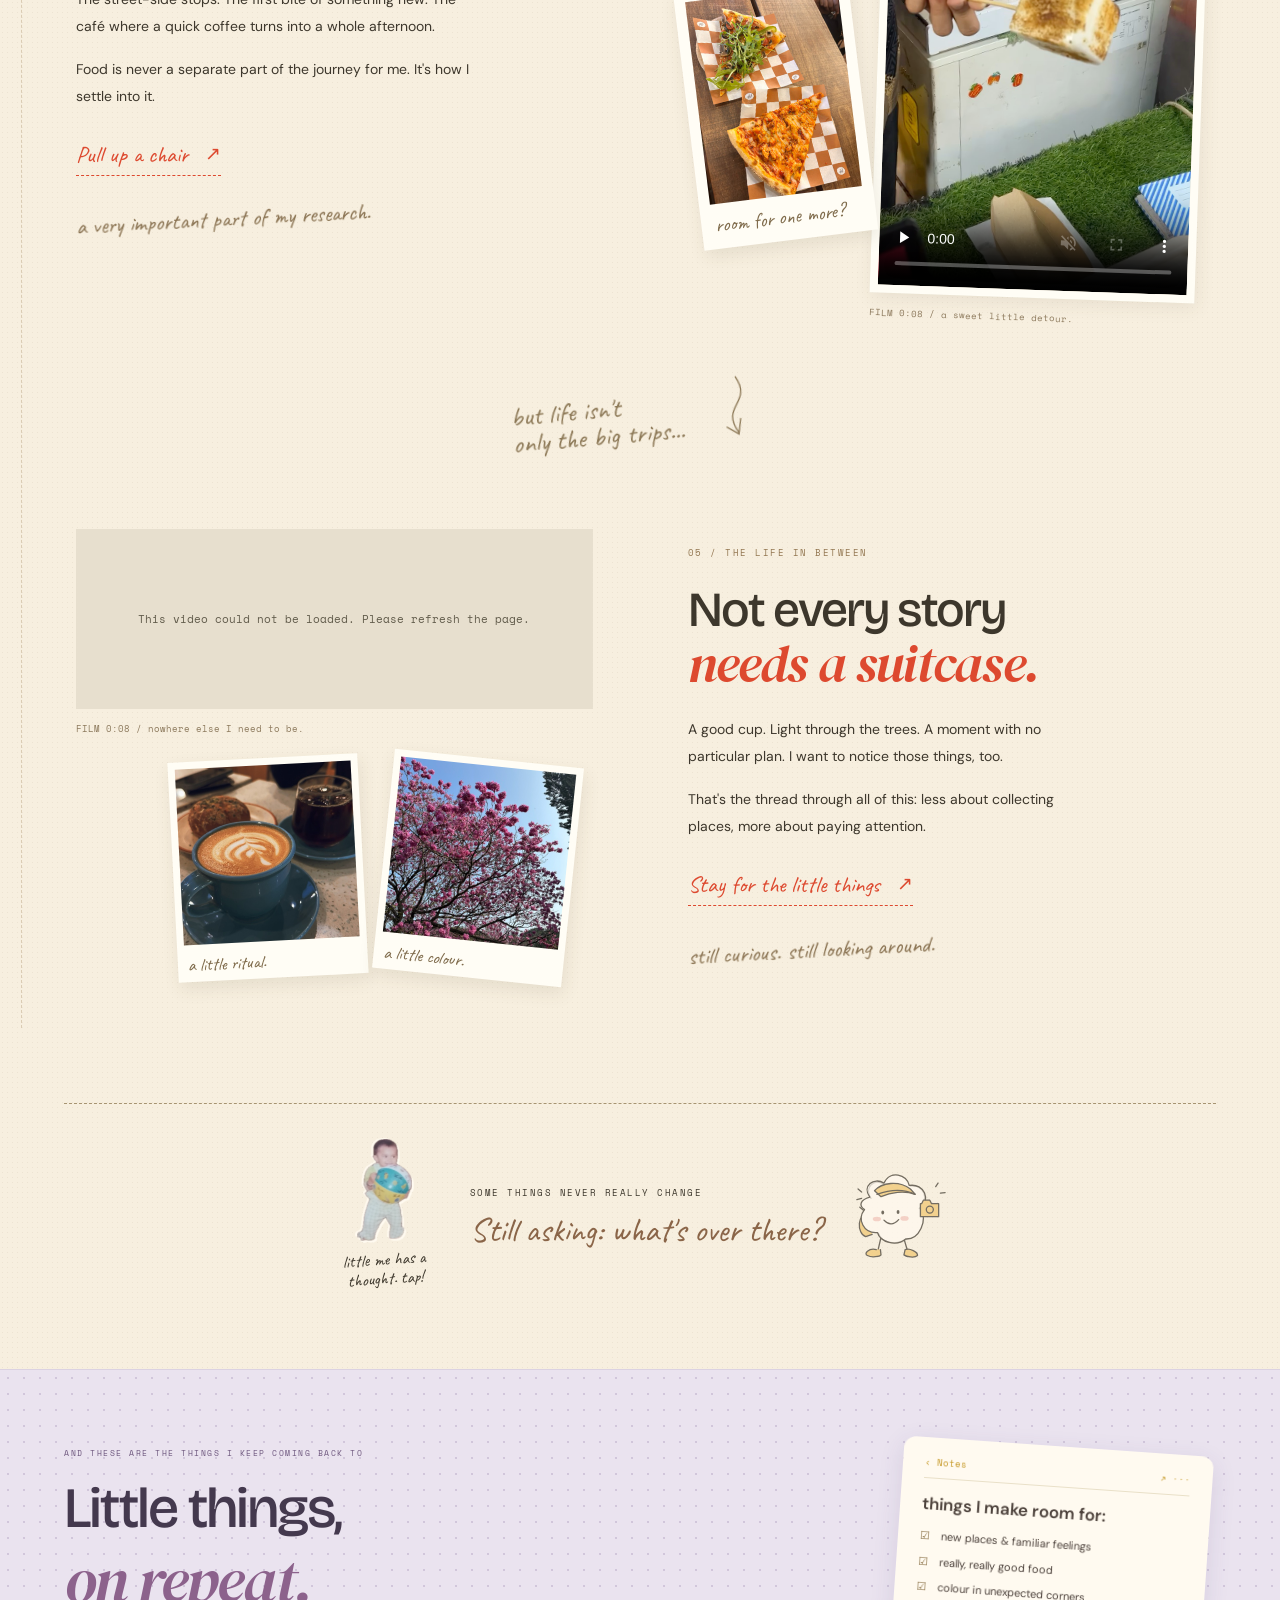
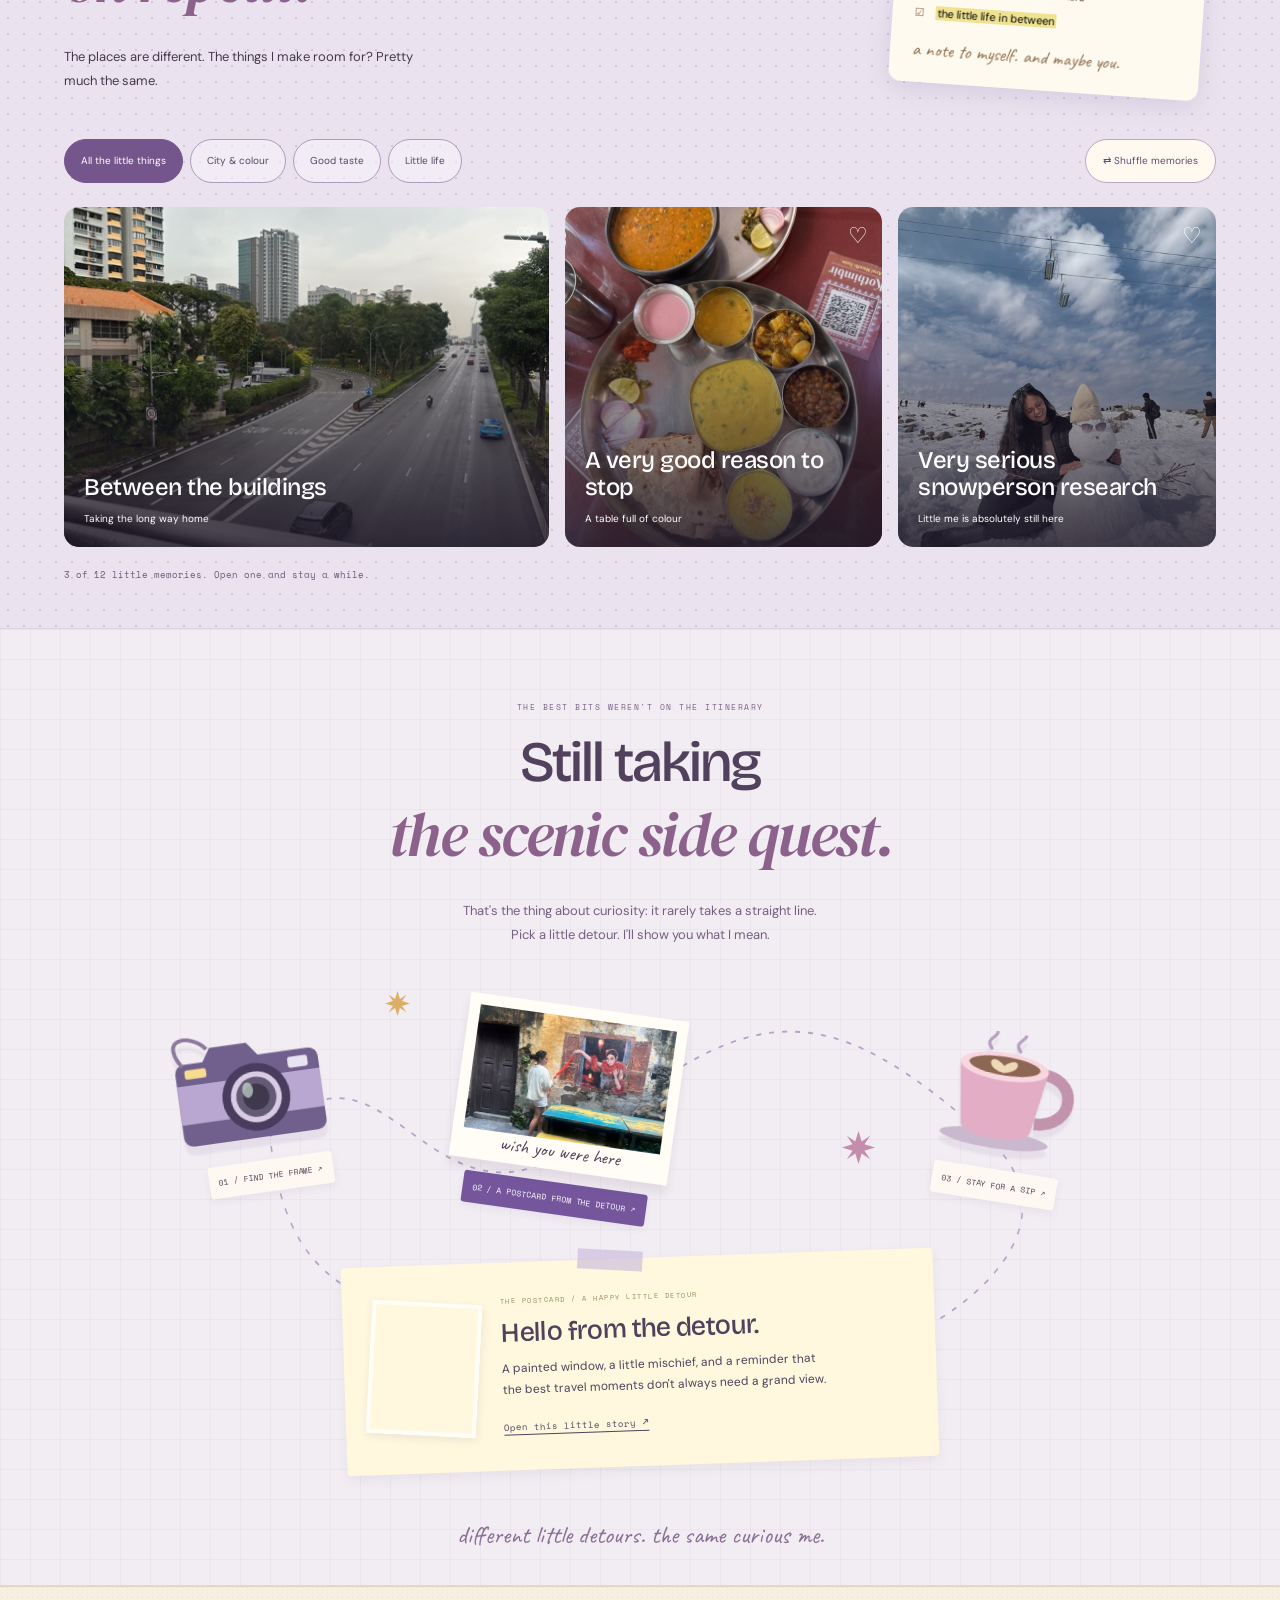
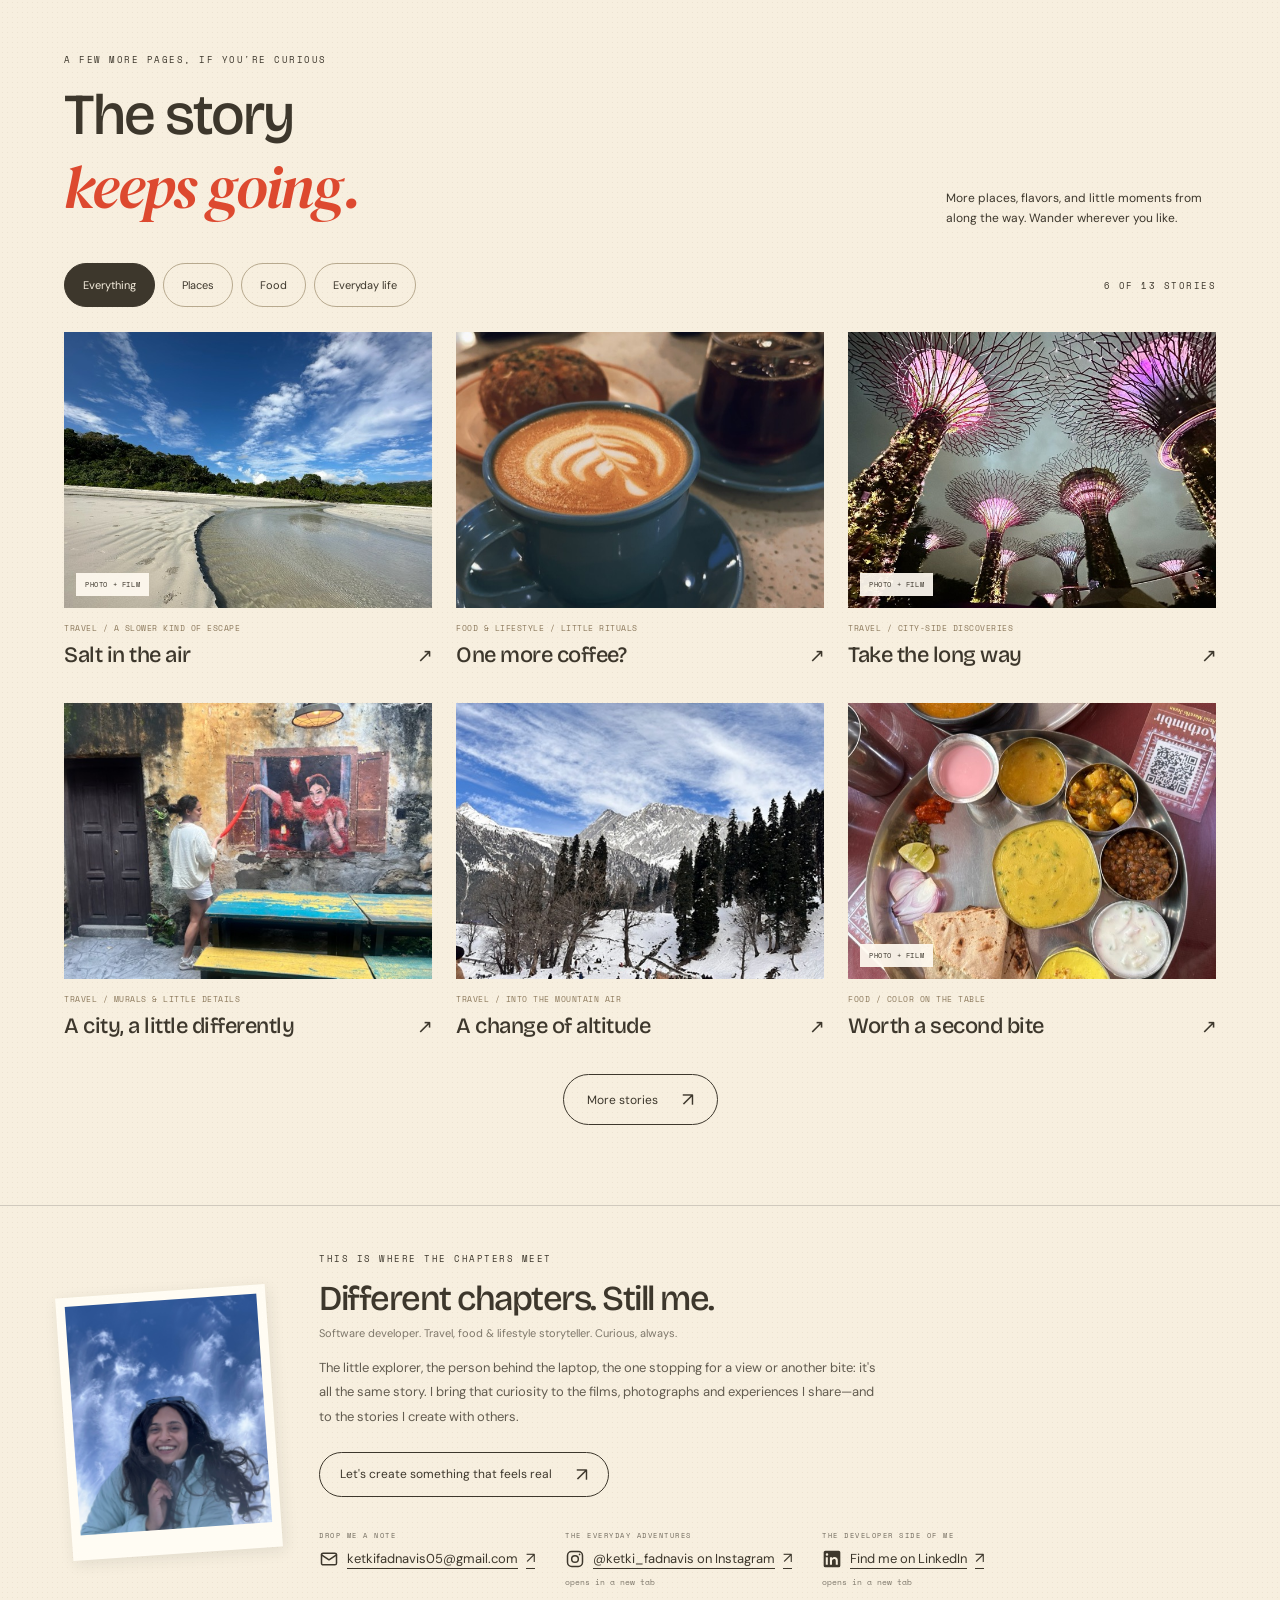
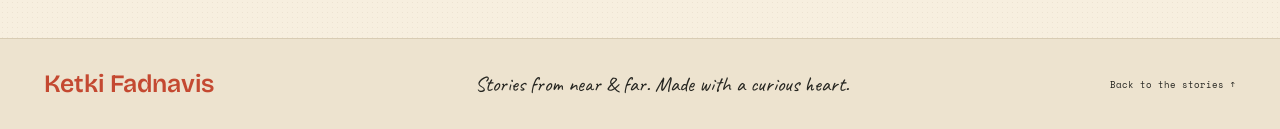
==== commit 00c89b8f: "Add email, Instagram and LinkedIn contact icons Use lightweight inline icons alongside accessible te" ====
--- a/index.html
+++ b/index.html
@@ -12,7 +12,7 @@
     <link href="https://fonts.googleapis.com/css2?family=Bricolage+Grotesque:opsz,wght@12..96,400;12..96,500;12..96,600;12..96,700;12..96,800&family=Caveat:wght@500;600&family=DM+Sans:wght@400;500;600;700&family=DM+Serif+Display:ital@0;1&family=Space+Mono:wght@400;700&display=swap" rel="stylesheet">
     <link rel="stylesheet" href="assets/vendor/leaflet/leaflet.css">
     <link rel="stylesheet" href="assets/vendor/markercluster/MarkerCluster.css">
-    <link rel="stylesheet" href="styles.css?v=20261015-5">
+    <link rel="stylesheet" href="styles.css?v=20261015-8">
     <script src="photo-data.js" defer></script>
     <script src="life-data.js" defer></script>
     <script src="city-data.js?v=20261015-2" defer></script>
@@ -22,7 +22,7 @@
     <script src="assets/vendor/leaflet/leaflet.js" defer></script>
     <script src="assets/vendor/markercluster/leaflet.markercluster.js" defer></script>
     <script src="atlas.js?v=20261015-5" defer></script>
-    <script src="app.js?v=20261015-7" defer></script>
+    <script src="app.js?v=20261015-8" defer></script>
   </head>
   <body>
     <a class="skip-link" href="#portfolio">Skip to portfolio</a>
--- a/styles.css
+++ b/styles.css
@@ -909,7 +909,9 @@
 .contact-links { display: flex; flex-wrap: wrap; gap: 20px 30px; margin-top: 28px; }
 .contact-links > a { display: flex; flex-direction: column; gap: 7px; min-height: 44px; max-width: 100%; padding: 5px 0; }
 .contact-links > a > .eyebrow { font-size: 7px; opacity: .7; margin: 0; }
-.contact-links > a > span:nth-child(2) { font: 13px/1.6 var(--sans); text-decoration: underline; text-underline-offset: 5px; overflow-wrap: anywhere; }
+.contact-links > a > span:nth-child(2) { display: flex; align-items: center; gap: 8px; font: 13px/1.6 var(--sans); text-decoration: underline; text-underline-offset: 5px; overflow-wrap: anywhere; }
+.contact-links > a > span:nth-child(2) > span:not(.arrow) { min-width: 0; }
+.contact-icon { width: 20px; height: 20px; flex: 0 0 20px; }
 .contact-links .arrow { font-size: 15px; }
 .contact-new-tab { font: 8px var(--mono); opacity: .65; }
 .dialog-copy .contact-note { font-size: 11px; line-height: 1.8; margin-top: 22px; }
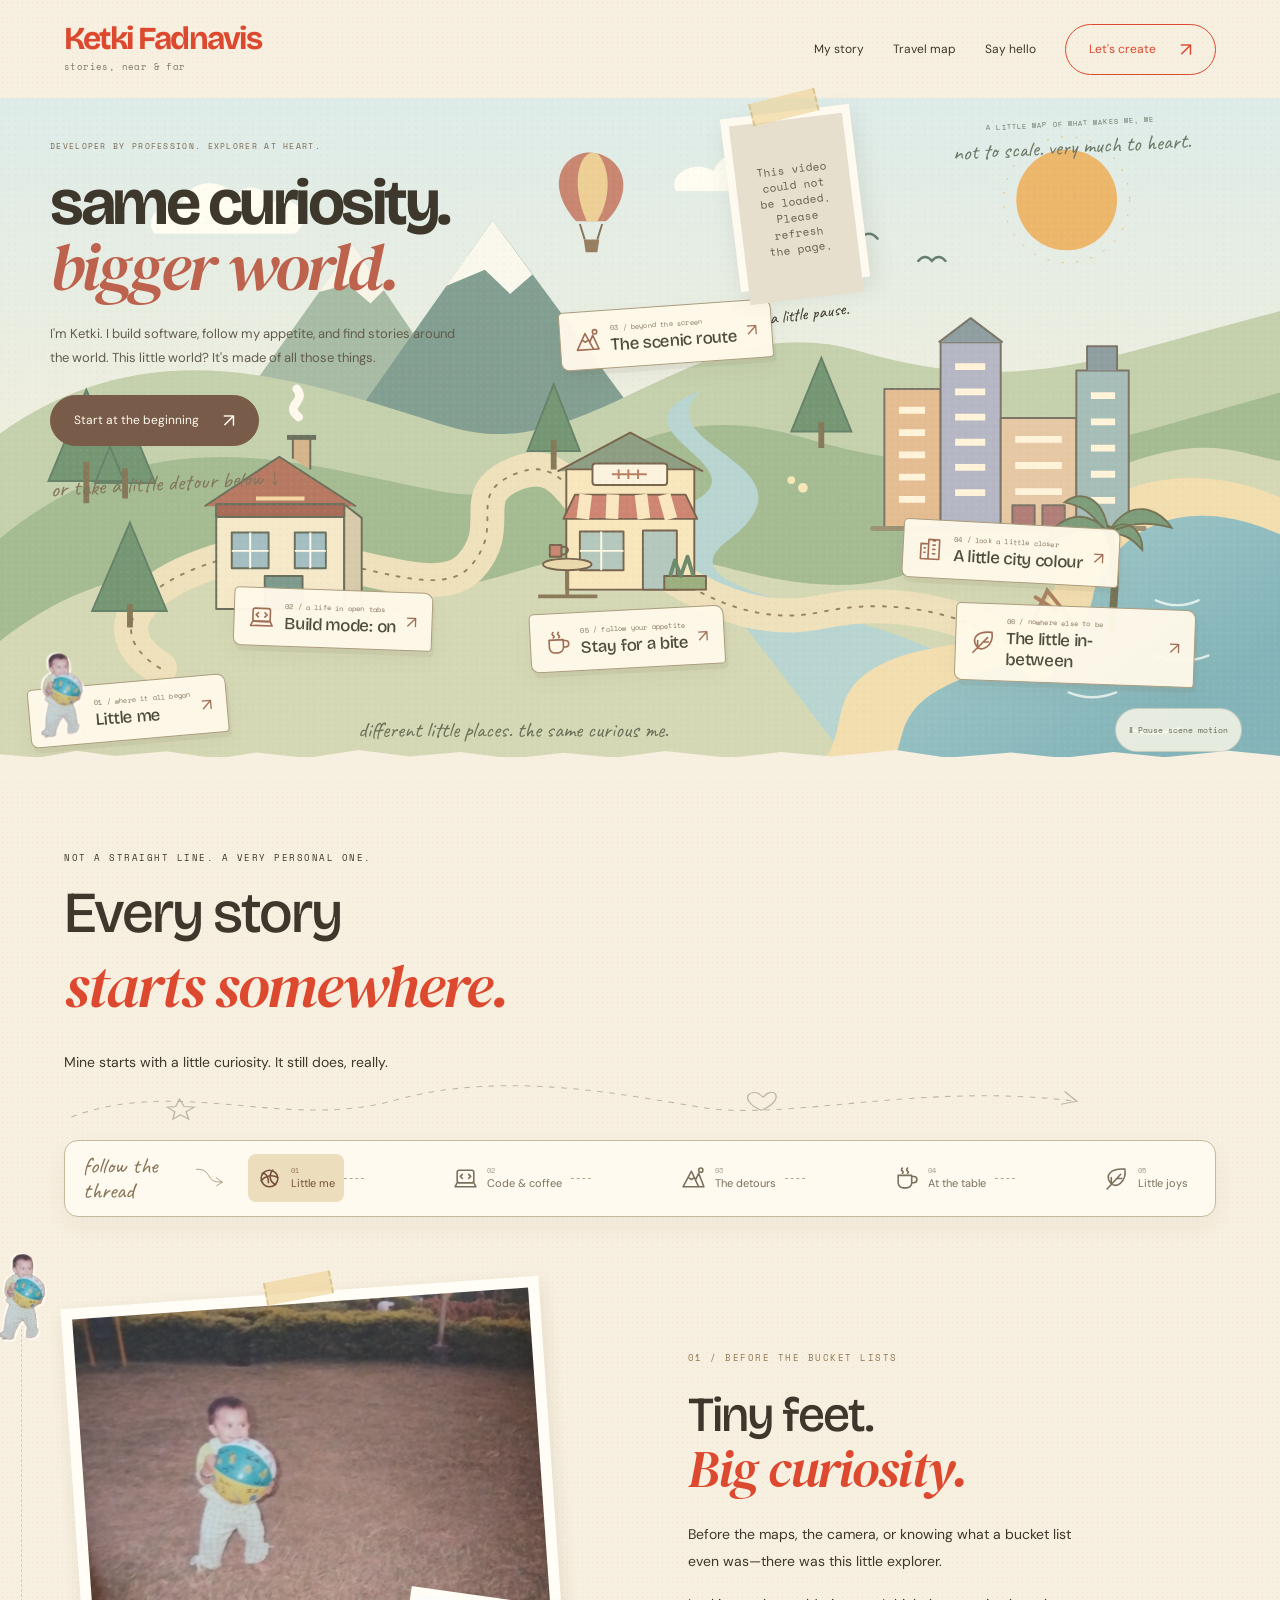
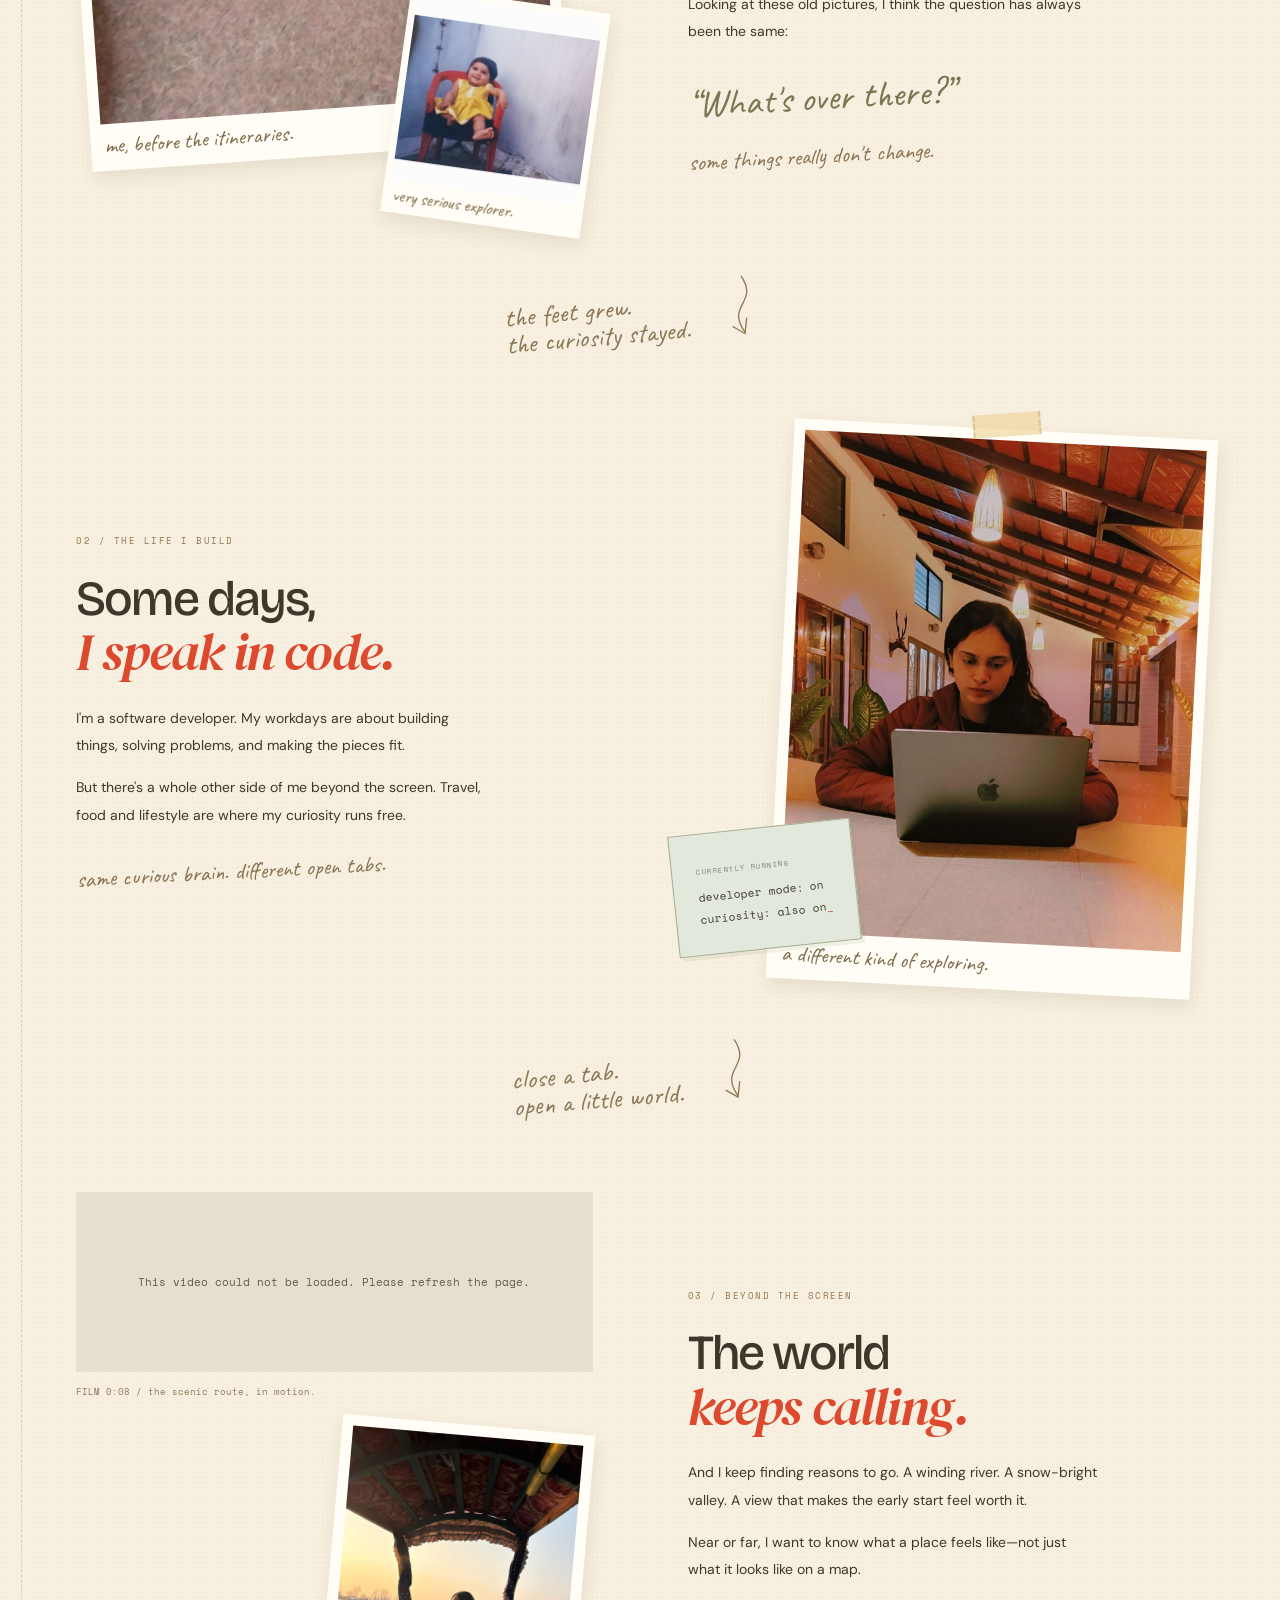
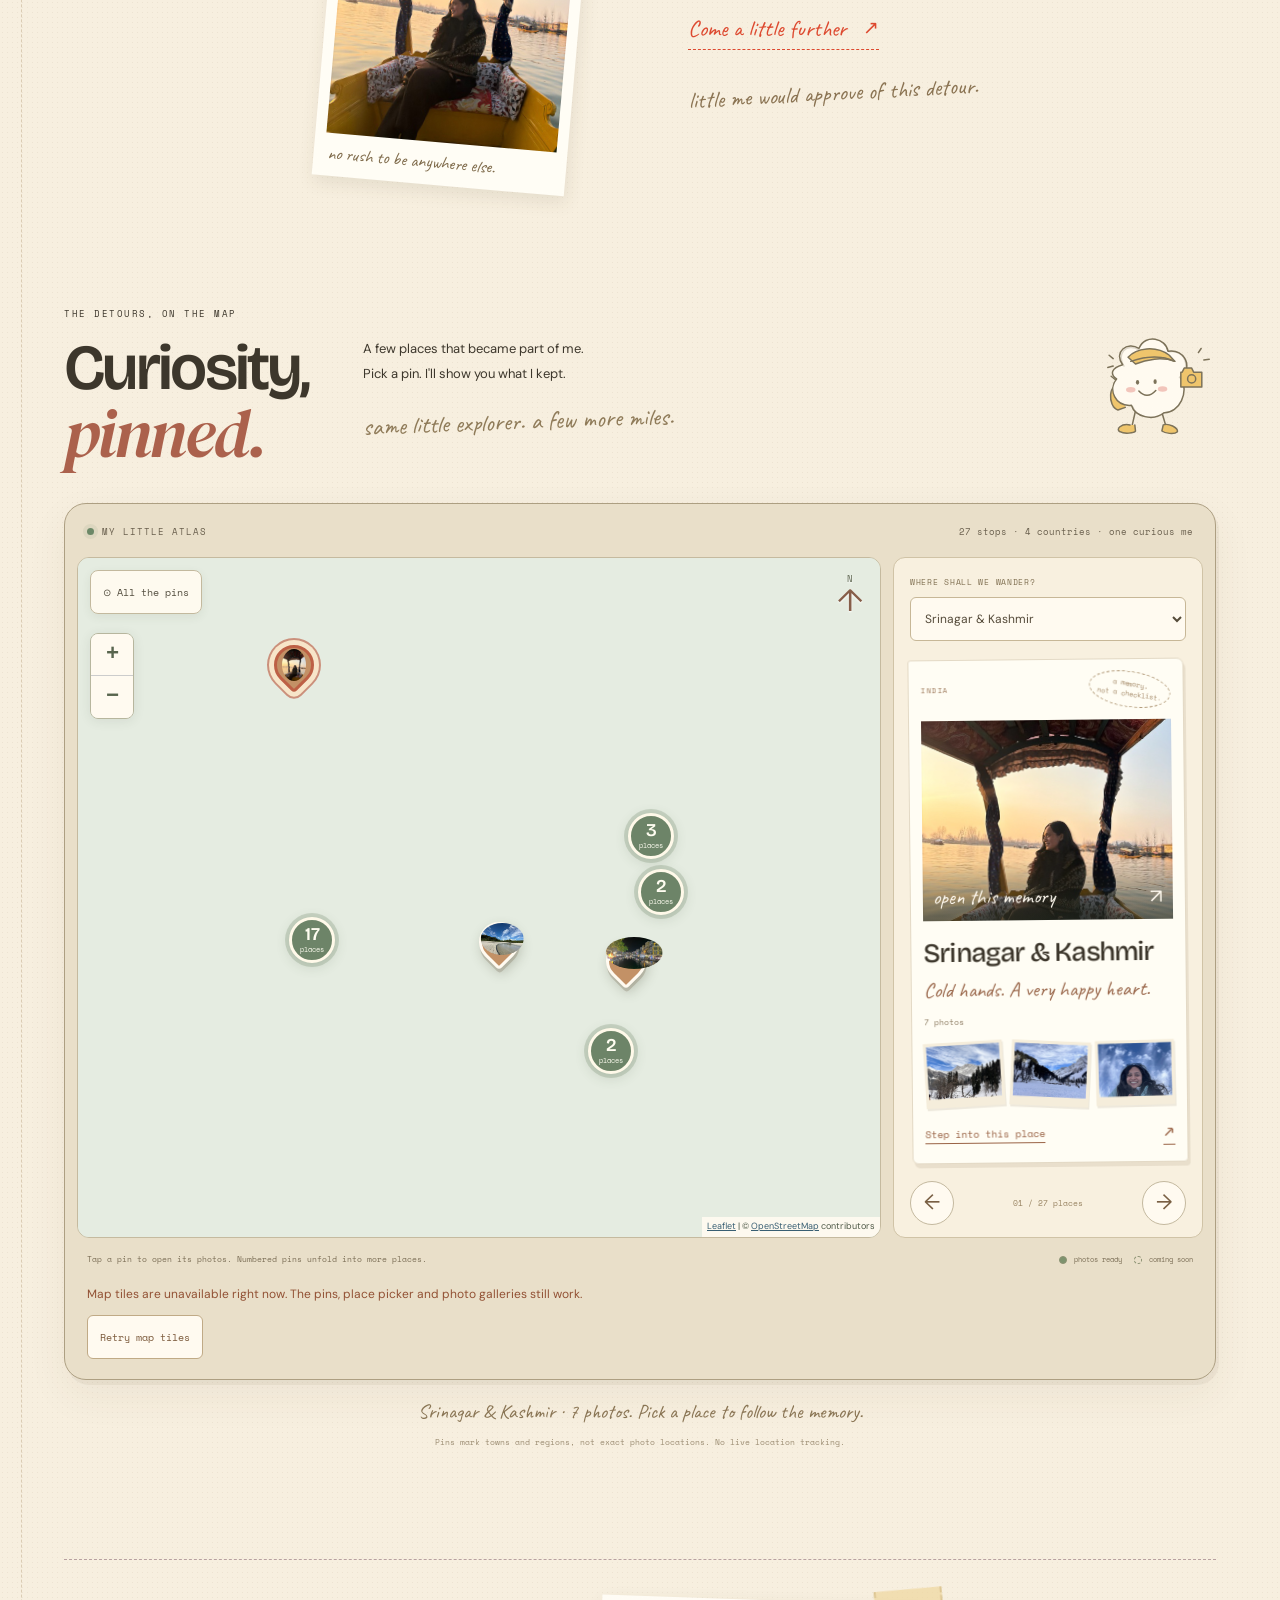
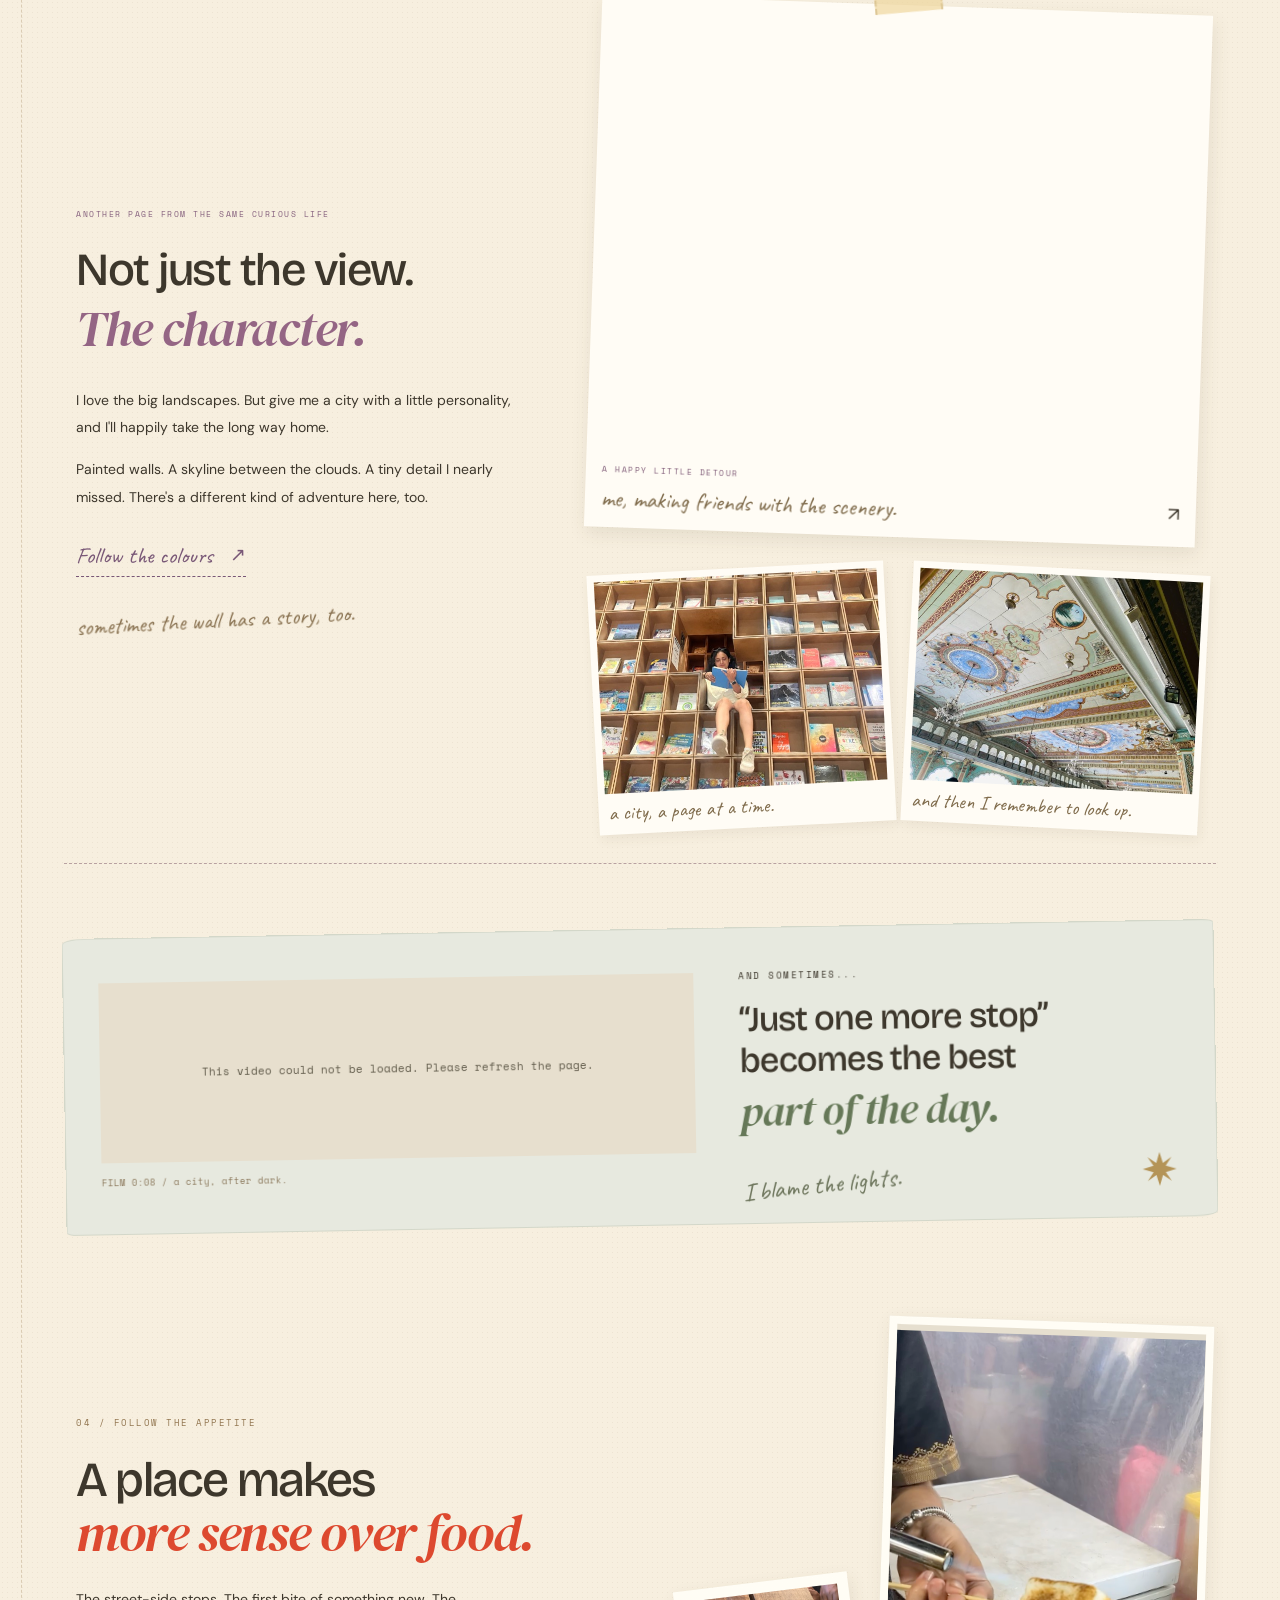
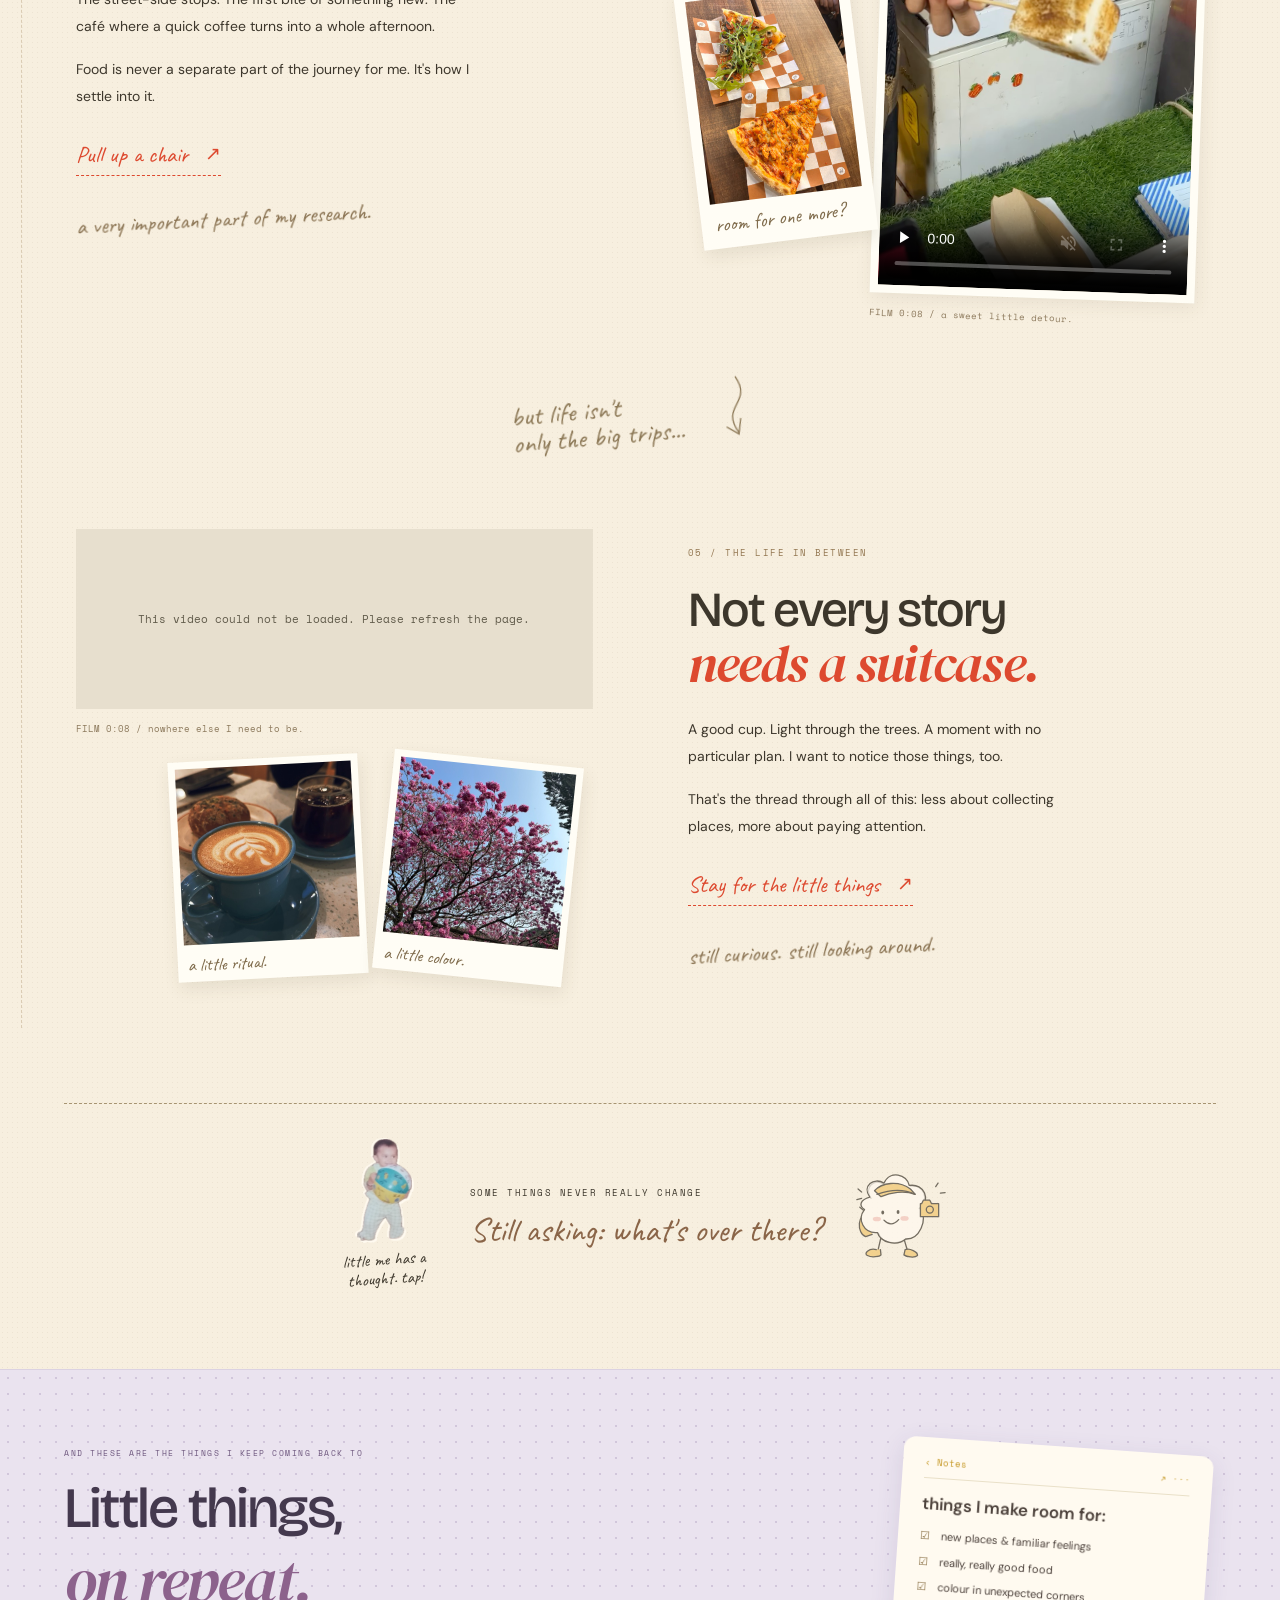
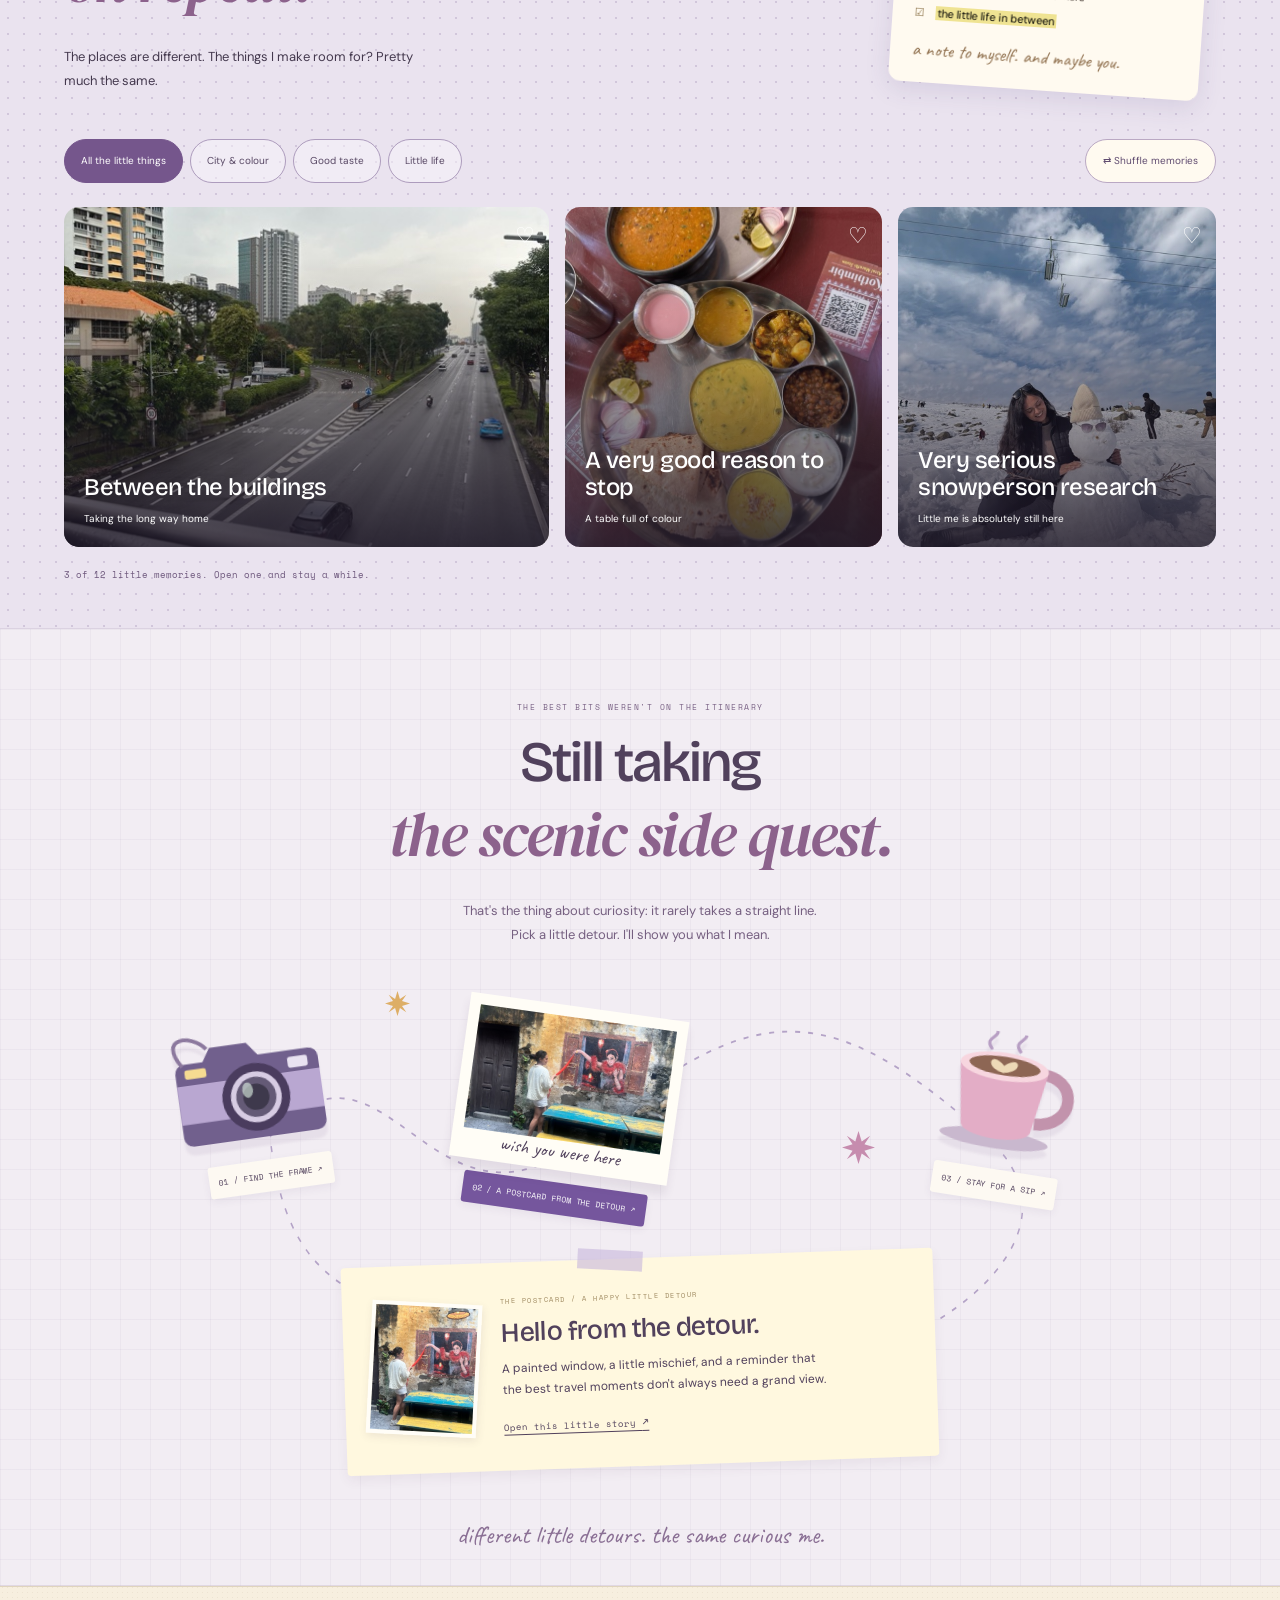
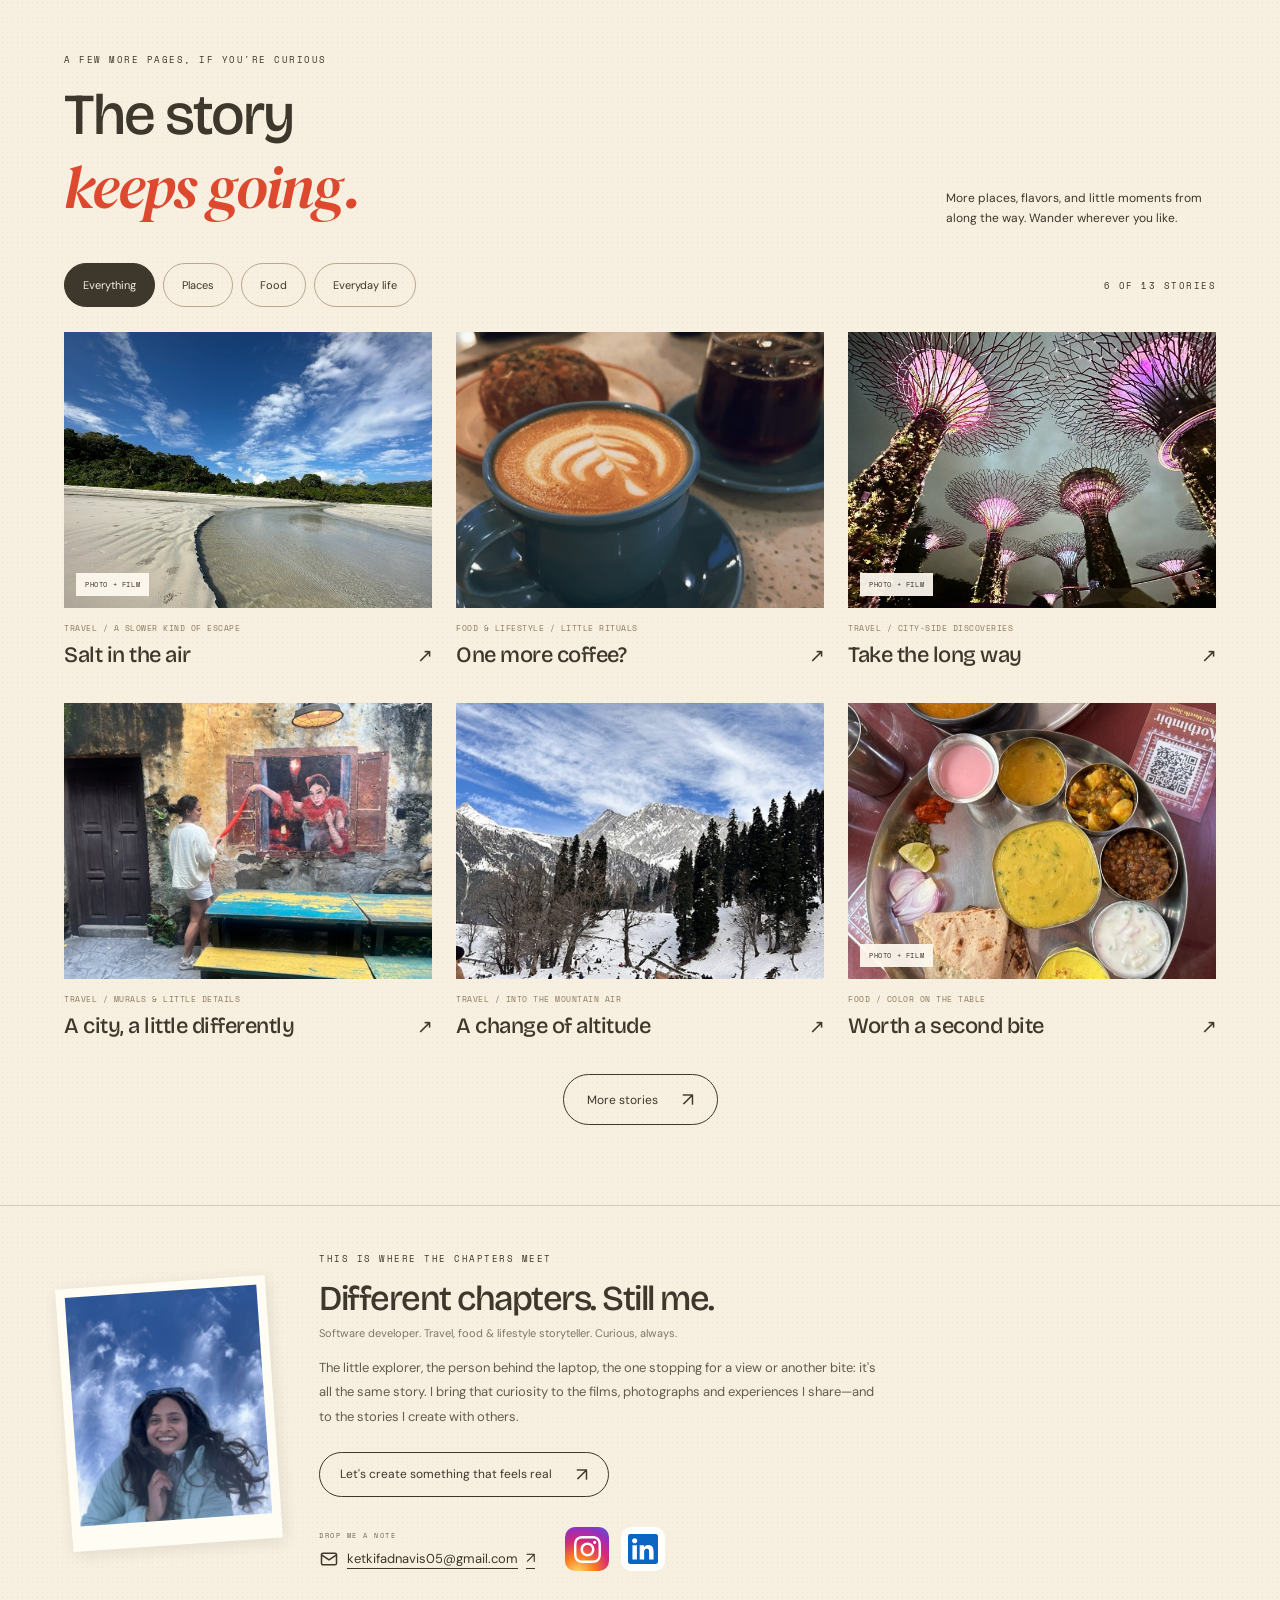
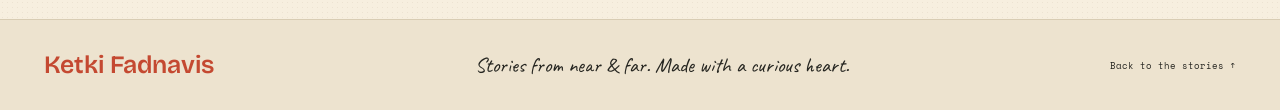
==== commit f070dffa: "Simplify contact links to branded social logos Use Instagram and LinkedIn logo-only profile links wi" ====
--- a/index.html
+++ b/index.html
@@ -12,7 +12,7 @@
     <link href="https://fonts.googleapis.com/css2?family=Bricolage+Grotesque:opsz,wght@12..96,400;12..96,500;12..96,600;12..96,700;12..96,800&family=Caveat:wght@500;600&family=DM+Sans:wght@400;500;600;700&family=DM+Serif+Display:ital@0;1&family=Space+Mono:wght@400;700&display=swap" rel="stylesheet">
     <link rel="stylesheet" href="assets/vendor/leaflet/leaflet.css">
     <link rel="stylesheet" href="assets/vendor/markercluster/MarkerCluster.css">
-    <link rel="stylesheet" href="styles.css?v=20261015-8">
+    <link rel="stylesheet" href="styles.css?v=20261015-9">
     <script src="photo-data.js" defer></script>
     <script src="life-data.js" defer></script>
     <script src="city-data.js?v=20261015-2" defer></script>
@@ -22,7 +22,7 @@
     <script src="assets/vendor/leaflet/leaflet.js" defer></script>
     <script src="assets/vendor/markercluster/leaflet.markercluster.js" defer></script>
     <script src="atlas.js?v=20261015-5" defer></script>
-    <script src="app.js?v=20261015-8" defer></script>
+    <script src="app.js?v=20261015-9" defer></script>
   </head>
   <body>
     <a class="skip-link" href="#portfolio">Skip to portfolio</a>
--- a/styles.css
+++ b/styles.css
@@ -906,14 +906,21 @@
 .side-quest-pages .quest-object .object-label { font-size: 8px; padding: 10px; min-height: 32px; }
 .quest-postscript { text-align: center; font: 25px/1.2 var(--hand); color: #8a6f94; padding: 12px 0 0; }
 
-.contact-links { display: flex; flex-wrap: wrap; gap: 20px 30px; margin-top: 28px; }
+.contact-links { display: flex; flex-wrap: wrap; align-items: center; gap: 20px 30px; margin-top: 28px; }
 .contact-links > a { display: flex; flex-direction: column; gap: 7px; min-height: 44px; max-width: 100%; padding: 5px 0; }
 .contact-links > a > .eyebrow { font-size: 7px; opacity: .7; margin: 0; }
 .contact-links > a > span:nth-child(2) { display: flex; align-items: center; gap: 8px; font: 13px/1.6 var(--sans); text-decoration: underline; text-underline-offset: 5px; overflow-wrap: anywhere; }
 .contact-links > a > span:nth-child(2) > span:not(.arrow) { min-width: 0; }
 .contact-icon { width: 20px; height: 20px; flex: 0 0 20px; }
 .contact-links .arrow { font-size: 15px; }
-.contact-new-tab { font: 8px var(--mono); opacity: .65; }
+.contact-socials { display: flex; align-items: center; gap: 12px; }
+.contact-social { display: grid; place-items: center; width: 44px; height: 44px; border-radius: 10px; }
+.contact-social svg { width: 30px; height: 30px; }
+.contact-instagram { color: #fff; background: radial-gradient(circle at 30% 105%, #feda75, #fa7e1e 30%, #d62976 58%, #962fbf 80%, #4f5bd5); }
+.contact-instagram svg { width: 27px; height: 27px; }
+.contact-linkedin { color: #0a66c2; background: #fff; }
+.contact-social:hover { box-shadow: 0 3px 10px #4a3e2326; }
+.contact-social:focus-visible { outline: 3px solid #3155ff; outline-offset: 4px; }
 .dialog-copy .contact-note { font-size: 11px; line-height: 1.8; margin-top: 22px; }
 
 @media (max-width: 1100px) {
@@ -973,7 +980,7 @@
   .side-quest-pages .quest-story-link { font-size: 8px; }
   .side-quest-pages .quest-spark.two { top: 220px; left: 17%; right: auto; }
   .quest-postscript { font-size: 23px; padding-top: 10px; }
-  .contact-links { gap: 22px; flex-direction: column; margin-top: 22px; }
+  .contact-links { gap: 22px; flex-direction: column; align-items: flex-start; margin-top: 22px; }
   .contact-links > a > span:nth-child(2) { font-size: 12px; }
 }
 @media (prefers-reduced-motion: reduce) {
